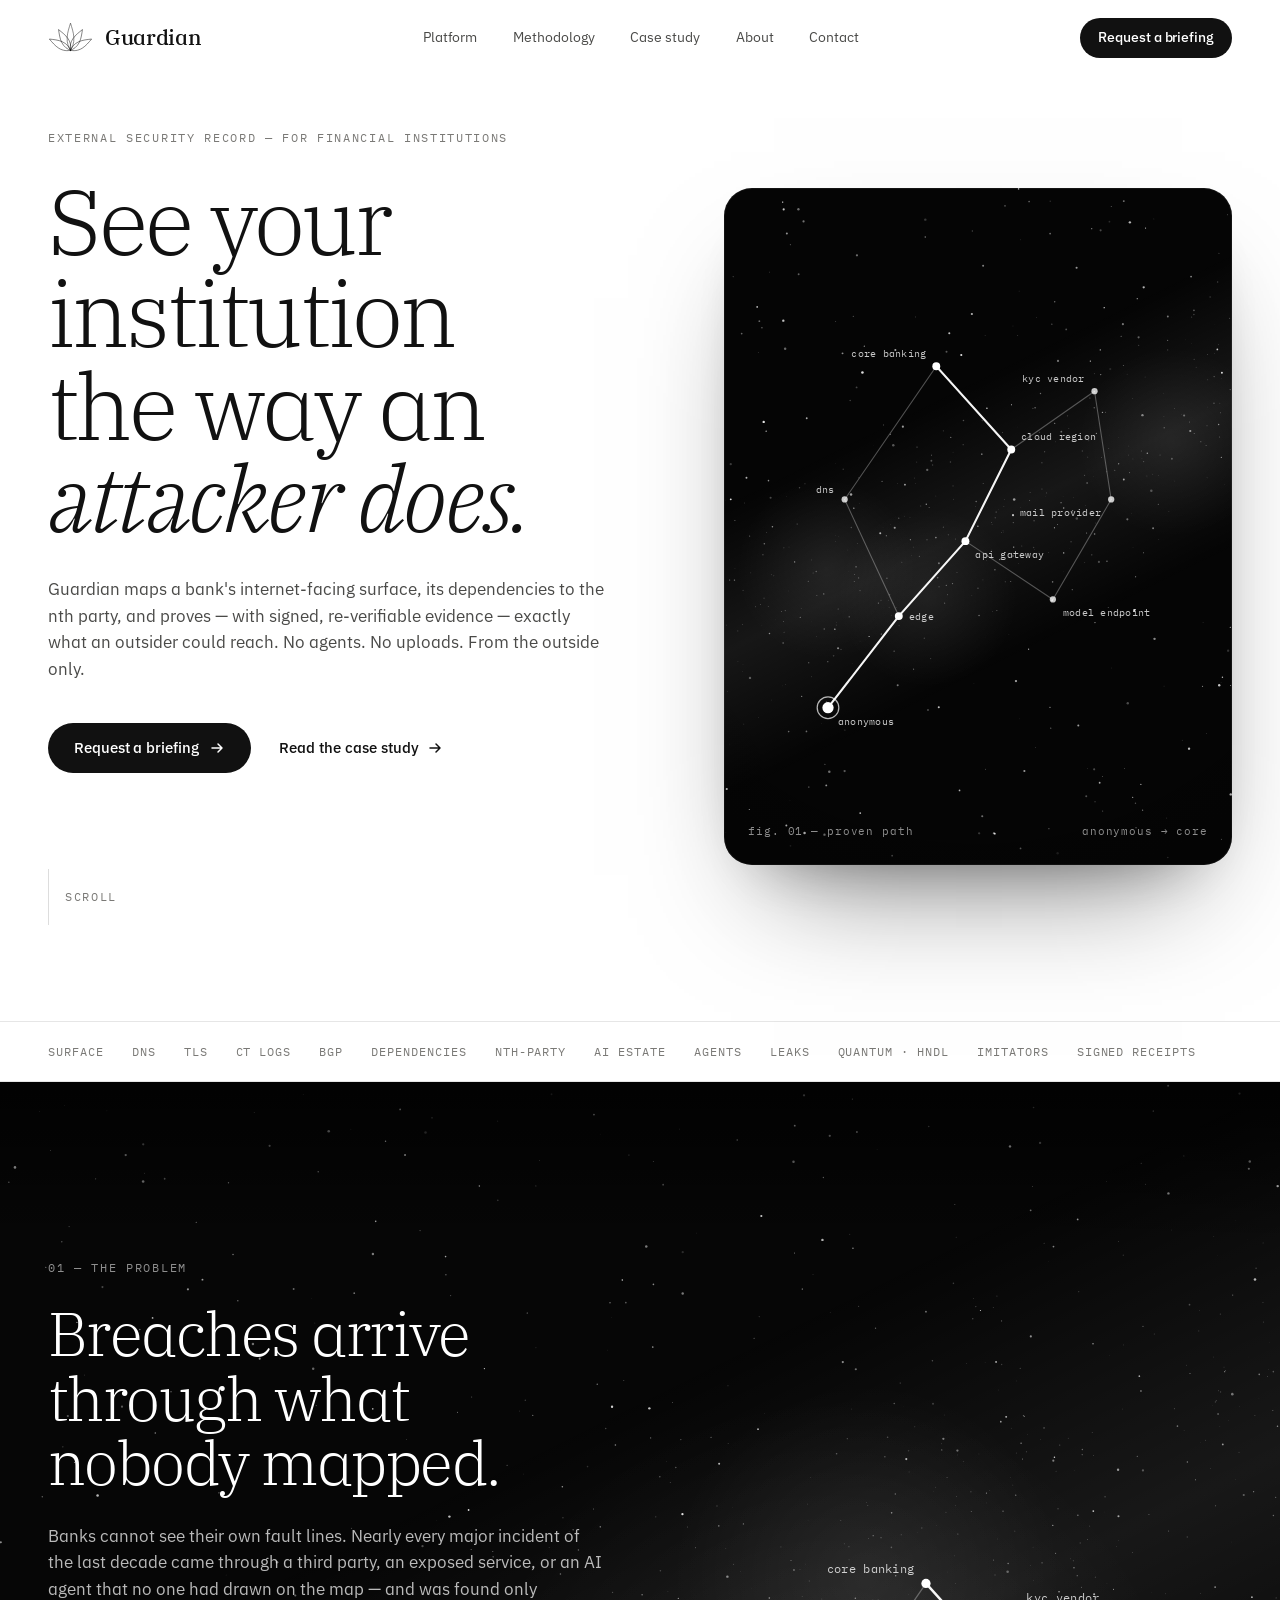
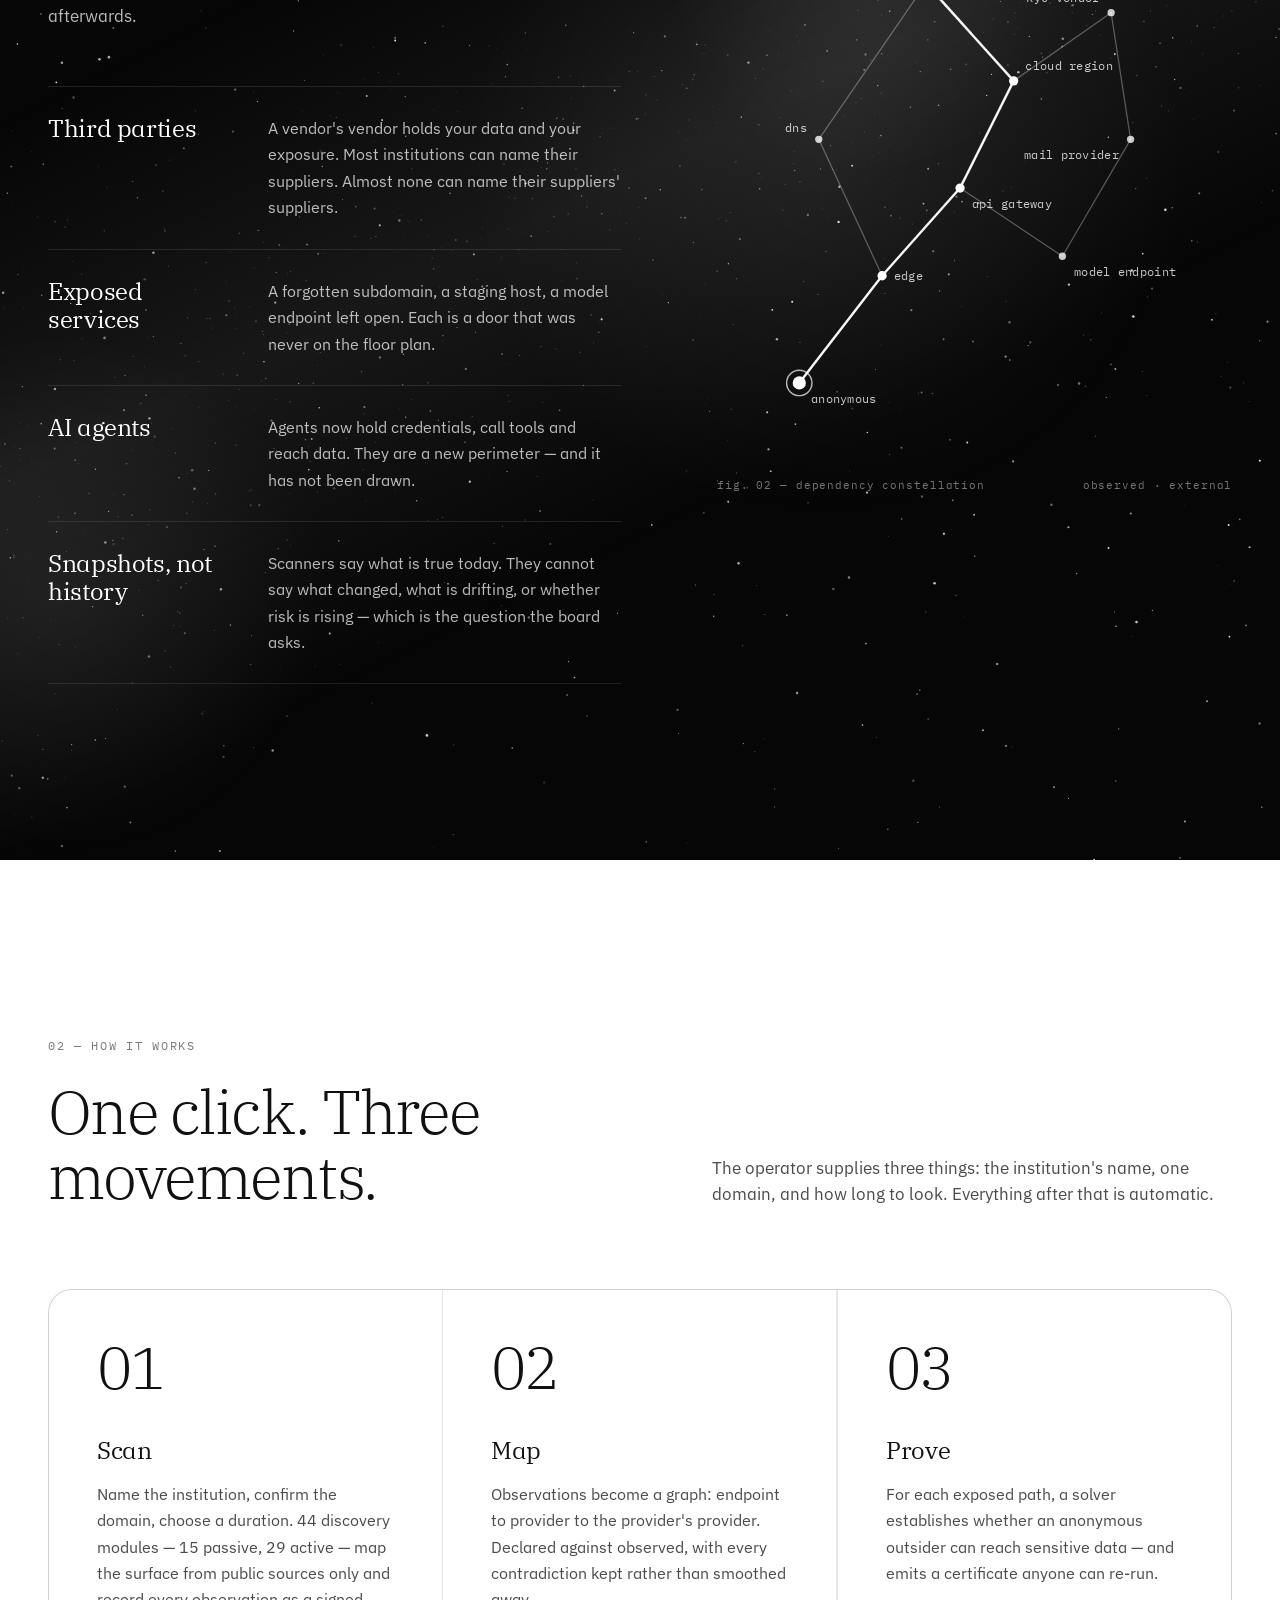
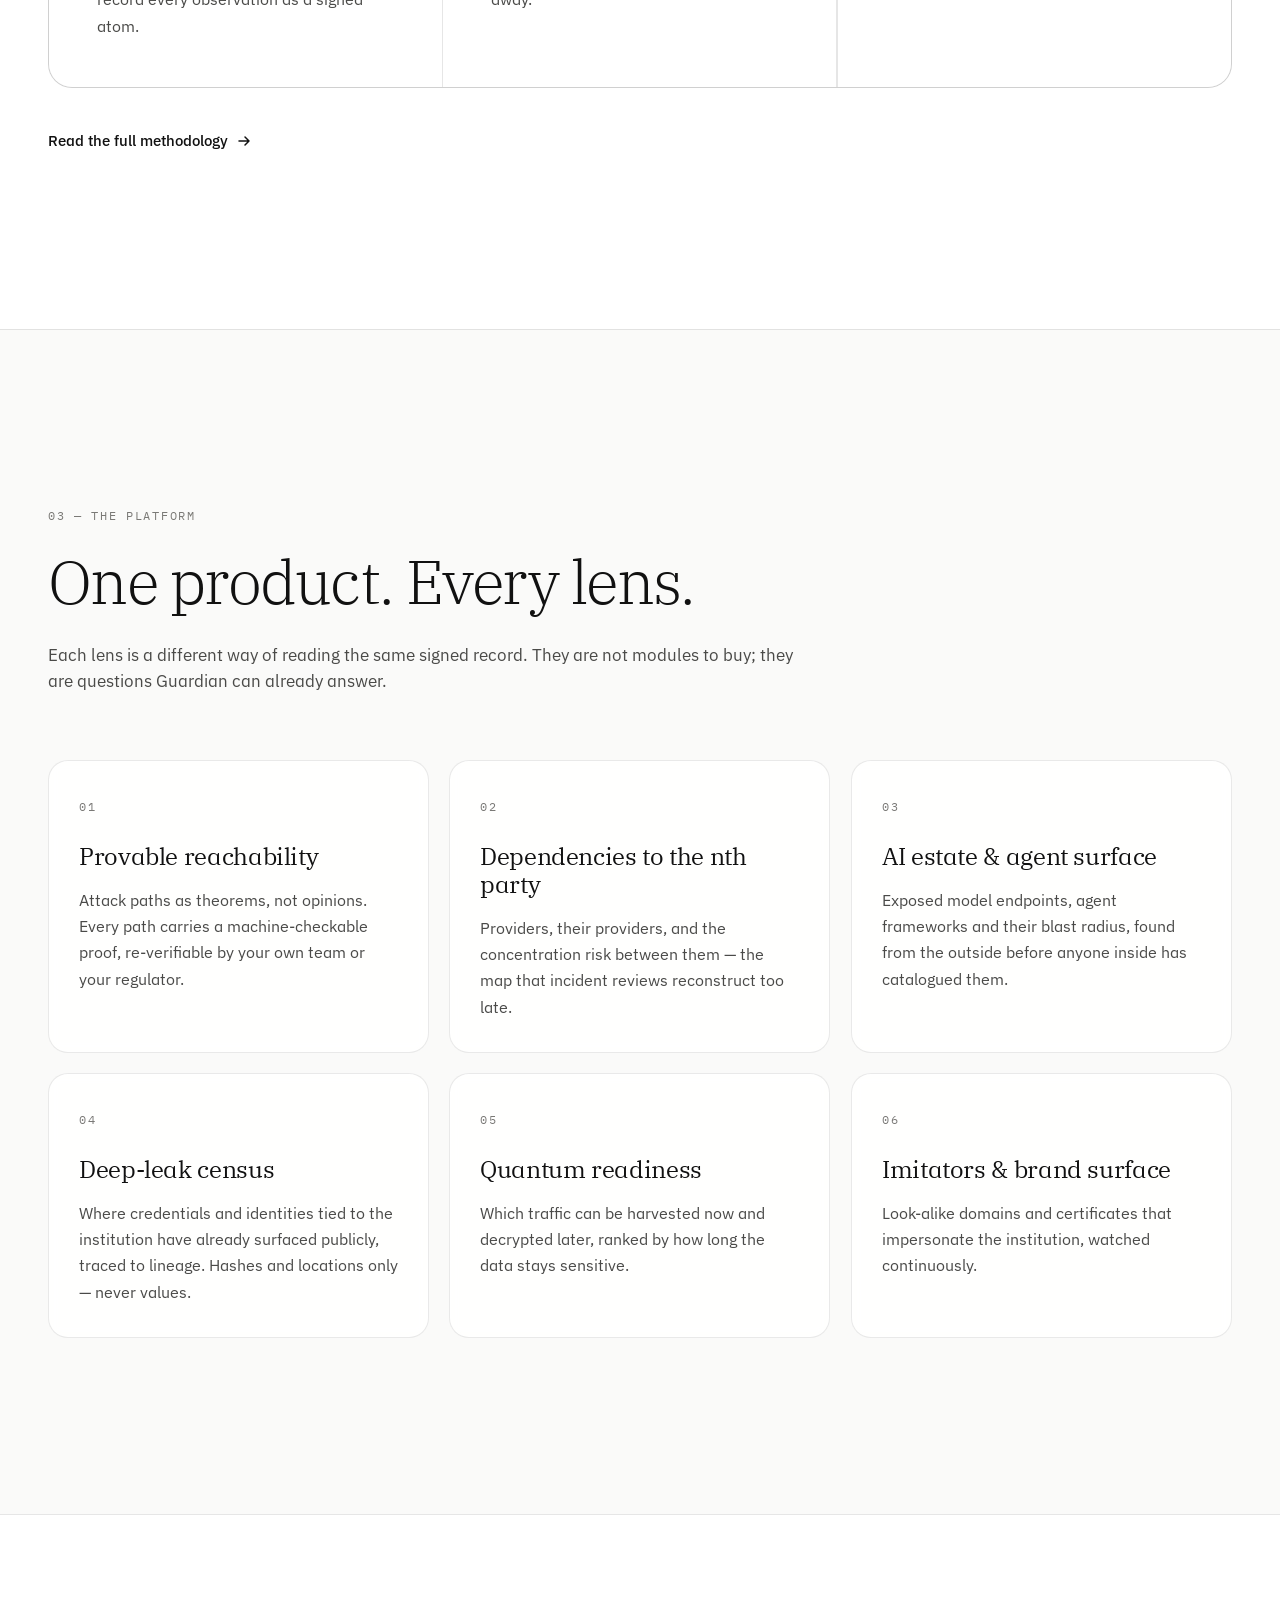
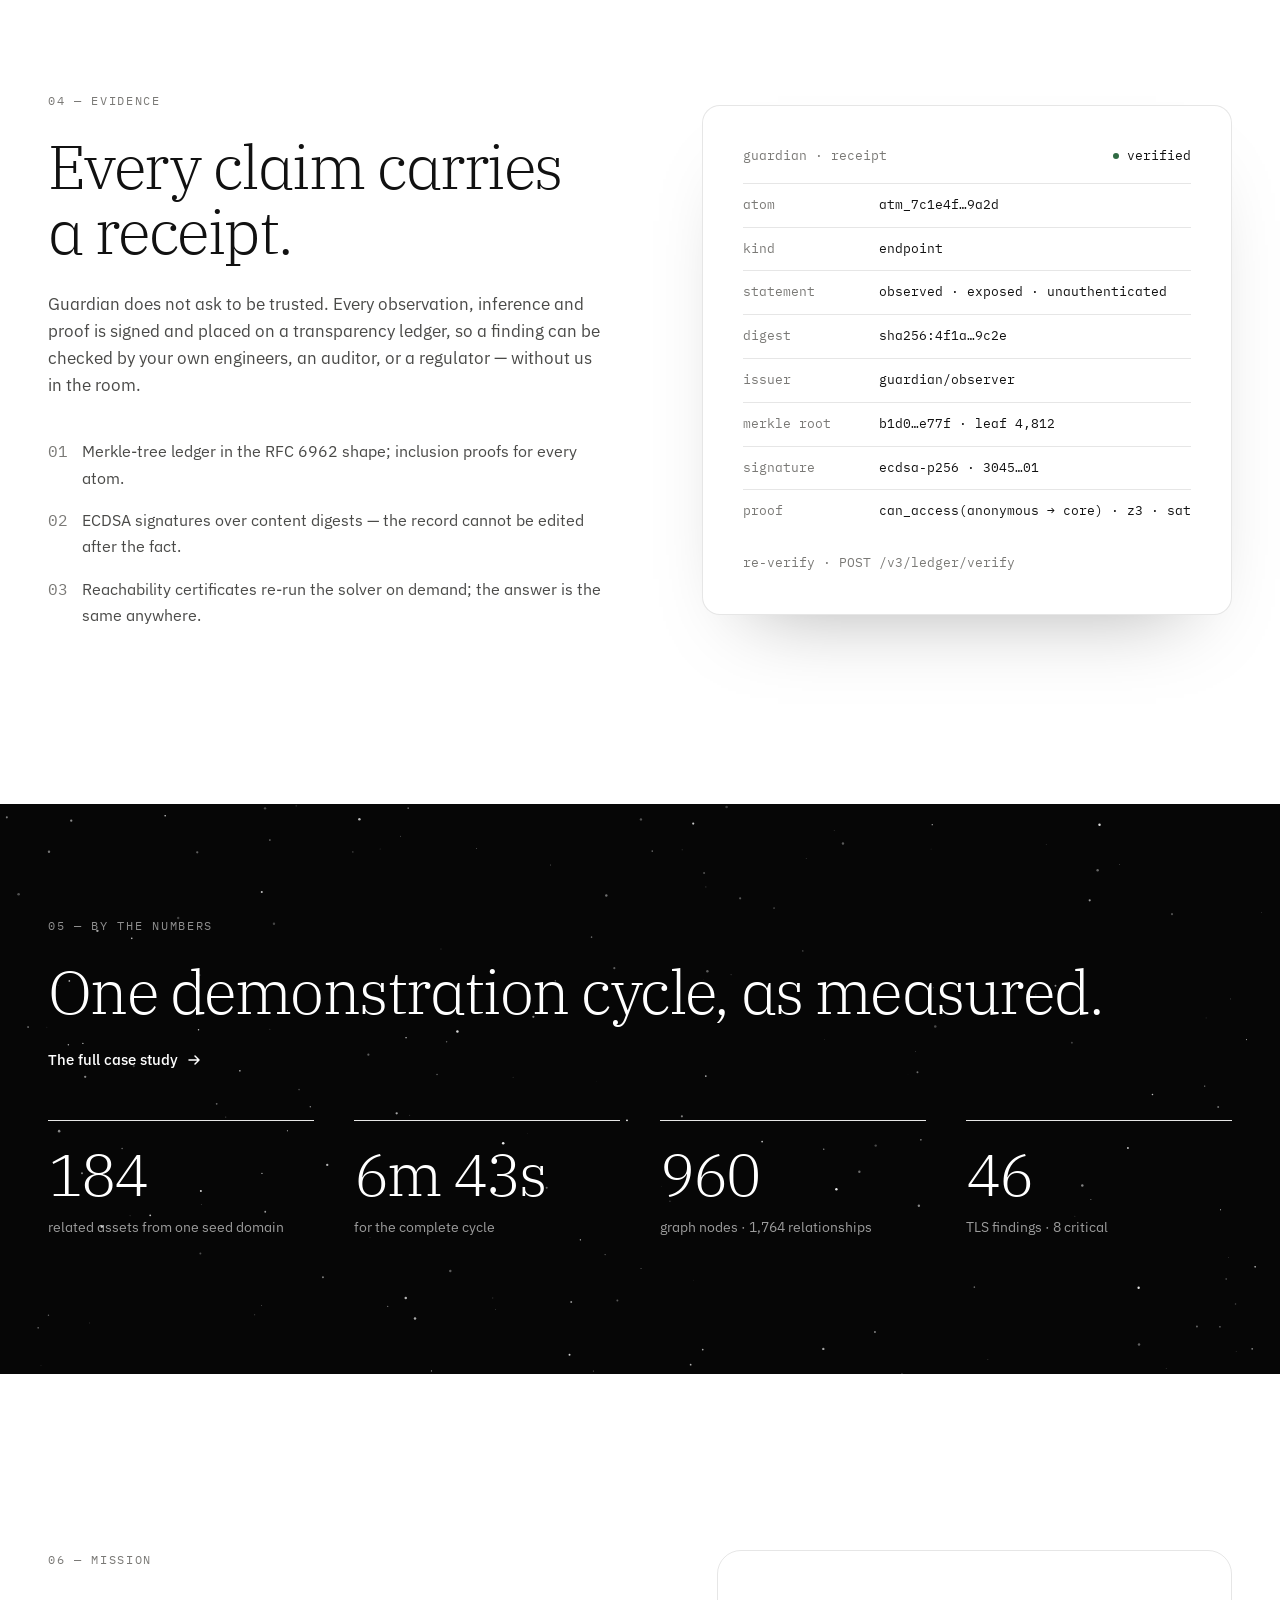
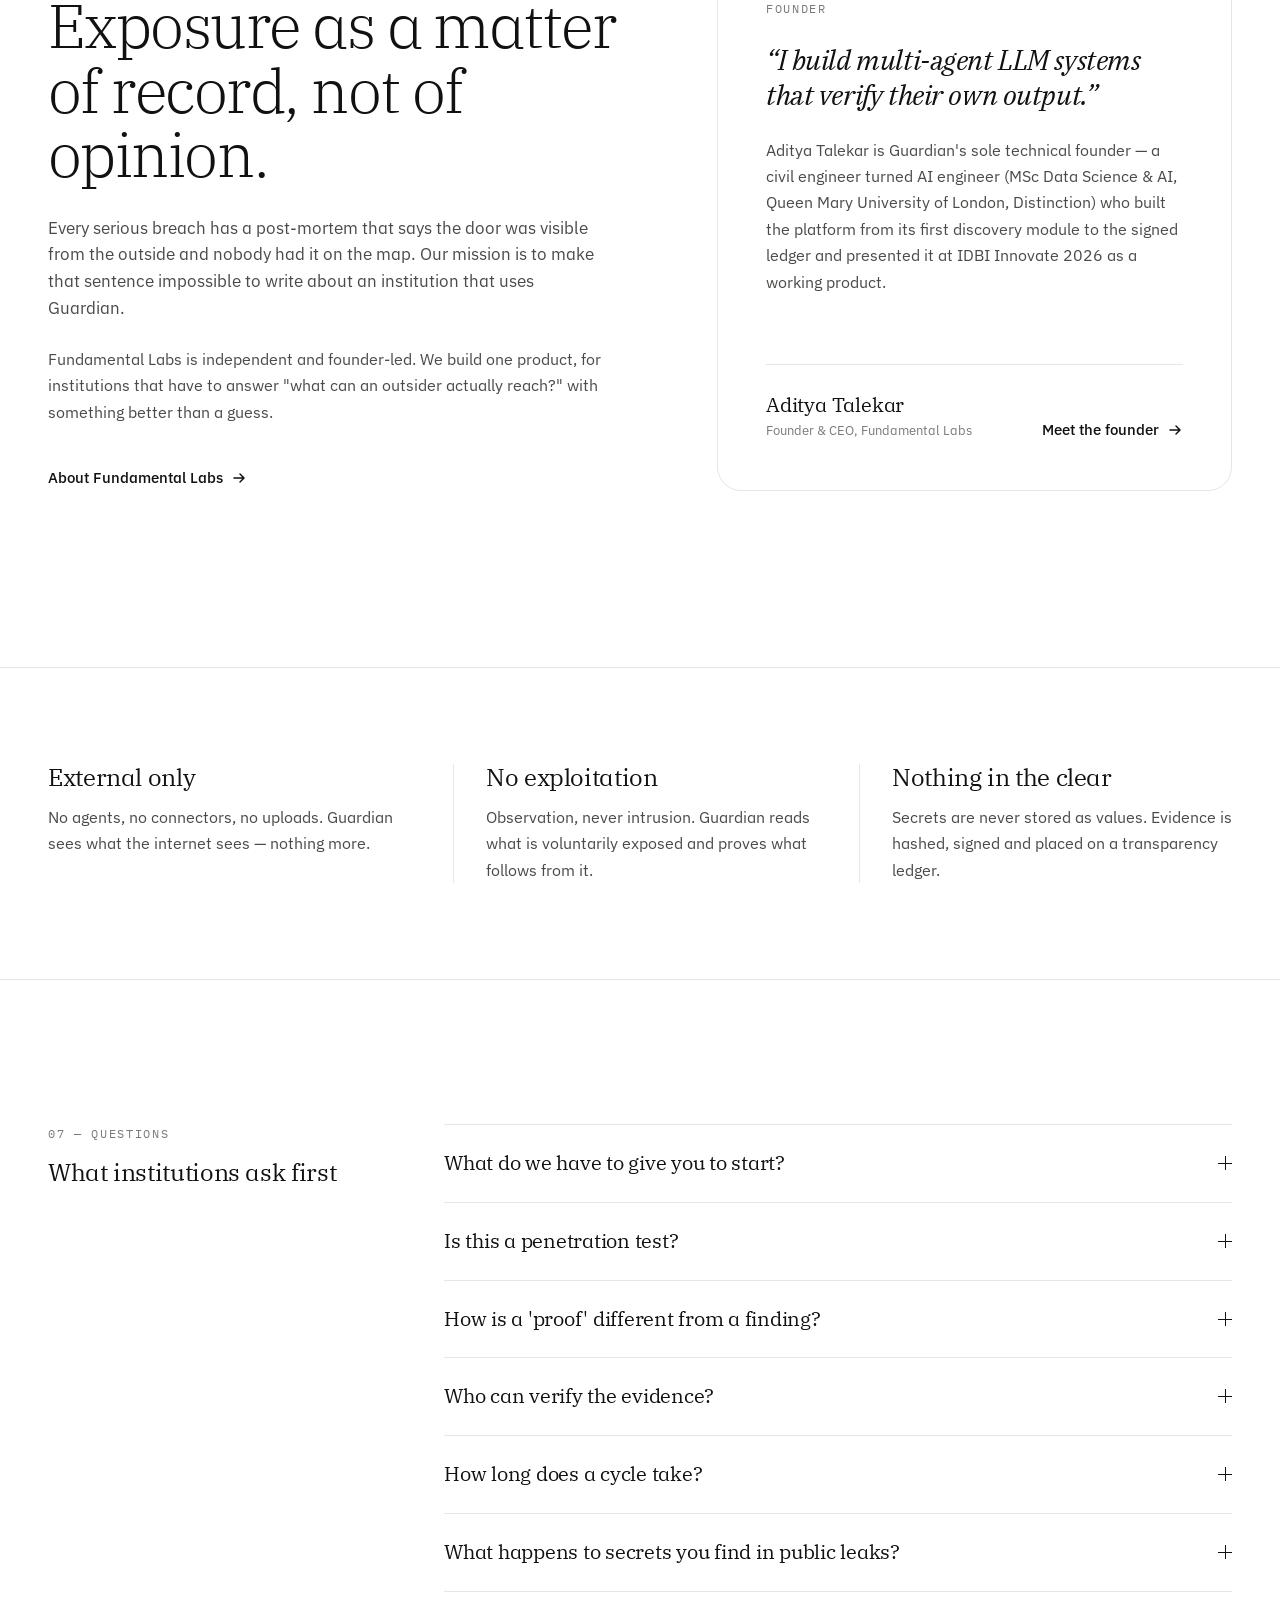
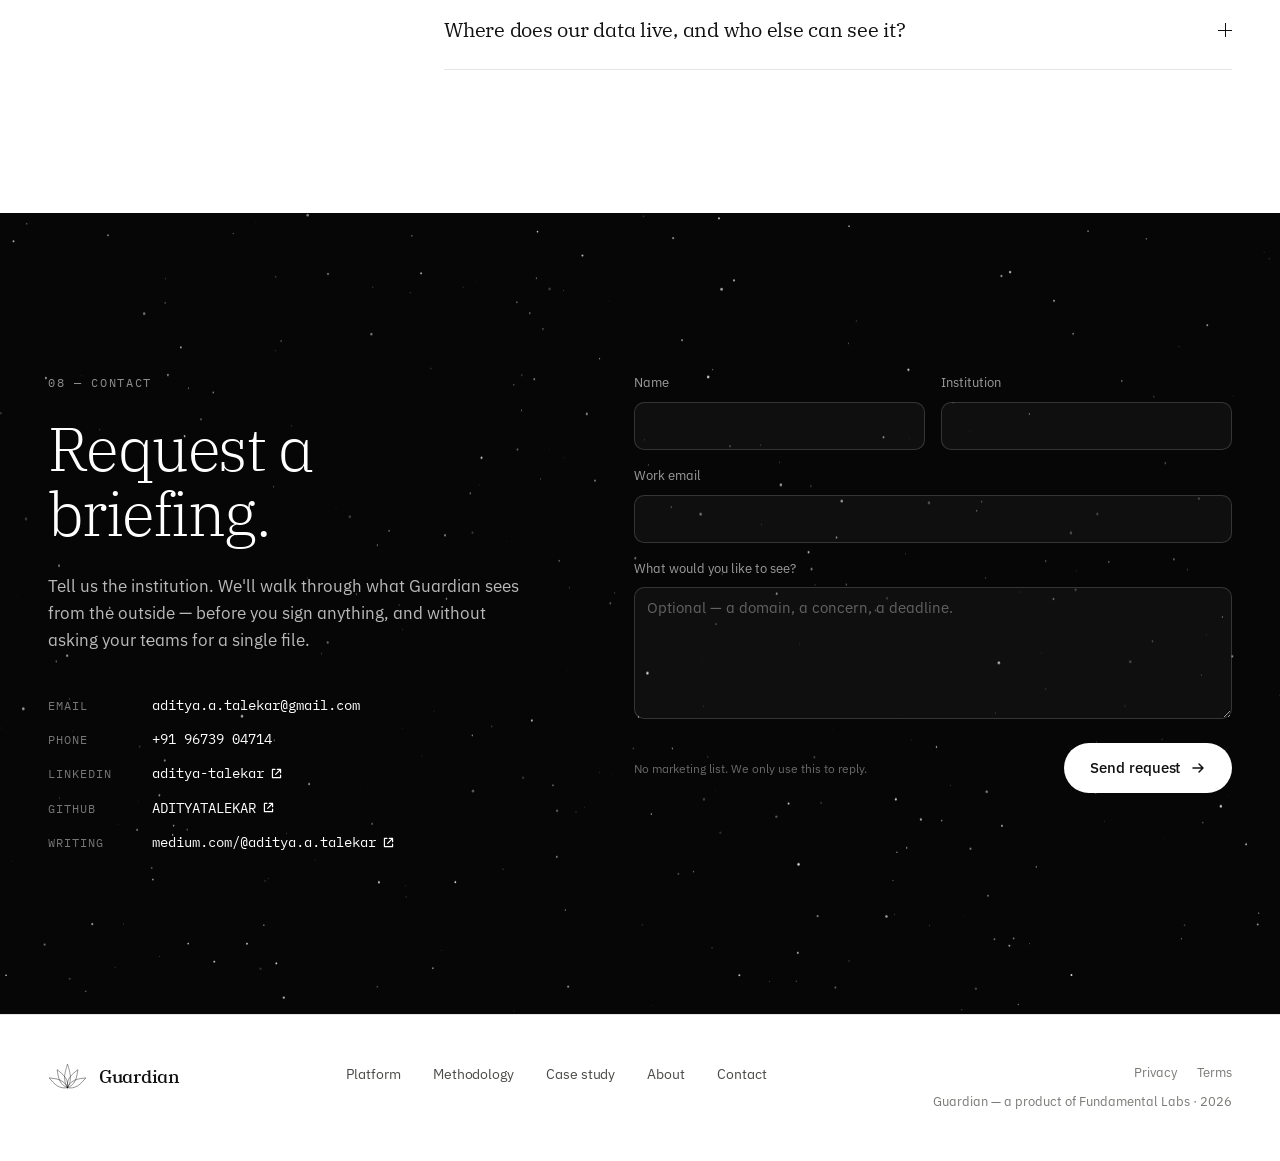
==== about/index.html @ 16687153 "Publish Fundamental Labs website (built files) Static build of the public website only: no console, " ====
<!doctype html>
<html lang="en">
  <head>
    <meta charset="UTF-8" />
    <meta name="viewport" content="width=device-width, initial-scale=1.0" />
    <meta name="color-scheme" content="light dark" />
    <title>Guardian</title>
    <!-- Favicon: the original five-petal Guardian lotus (same petal path as src/components/brand/BrandLotus.tsx).
         Near-white by default (dark product); ink in a light OS context. -->
    <link
      rel="icon"
      type="image/svg+xml"
      href="data:image/svg+xml,%3Csvg xmlns='http://www.w3.org/2000/svg' viewBox='0 0 132 88' fill='none' stroke='%23f2f2f2' stroke-width='6' stroke-linecap='round' stroke-linejoin='round'%3E%3Cstyle%3E@media(prefers-color-scheme:light)%7Bsvg%7Bstroke:%23171717%7D%7D%3C/style%3E%3Cg transform='translate(6 0)'%3E%3Cpath d='M0 0C-7-8-13-20-12-37C-11-51-5-65 0-78C5-65 11-51 12-37C13-20 7-8 0 0Z' transform='translate(60 78) rotate(-62) scale(.9 .9)'/%3E%3Cpath d='M0 0C-7-8-13-20-12-37C-11-51-5-65 0-78C5-65 11-51 12-37C13-20 7-8 0 0Z' transform='translate(60 78) rotate(62) scale(.9 .9)'/%3E%3Cpath d='M0 0C-7-8-13-20-12-37C-11-51-5-65 0-78C5-65 11-51 12-37C13-20 7-8 0 0Z' transform='translate(60 78) rotate(-30) scale(.9 .9)'/%3E%3Cpath d='M0 0C-7-8-13-20-12-37C-11-51-5-65 0-78C5-65 11-51 12-37C13-20 7-8 0 0Z' transform='translate(60 78) rotate(30) scale(.9 .9)'/%3E%3Cpath d='M0 0C-7-8-13-20-12-37C-11-51-5-65 0-78C5-65 11-51 12-37C13-20 7-8 0 0Z' transform='translate(60 78) scale(.82 1.02)'/%3E%3C/g%3E%3C/svg%3E"
    />
    <link rel="preconnect" href="https://fonts.googleapis.com" />
    <link rel="preconnect" href="https://fonts.gstatic.com" crossorigin />
    <link
      href="https://fonts.googleapis.com/css2?family=IBM+Plex+Sans:wght@400;500;600;700&family=IBM+Plex+Mono:wght@400;500;600&family=IBM+Plex+Serif:ital,wght@0,300;0,400;0,500;0,600;1,300;1,400&display=swap"
      rel="stylesheet"
    />
    <script type="module" crossorigin src="/assets/index-DrKxMUwt.js"></script>
    <link rel="stylesheet" crossorigin href="/assets/index-DSlDQQ5s.css">
  </head>
  <body>
    <div id="root"></div>
  </body>
</html>
---- assets/index-DSlDQQ5s.css ----
:root{--nav-w: 248px;--nav-collapsed-w: 60px;--rail-w: 244px;--drawer-w: 480px;--header-h: 60px;--content-max: 1200px;--font-sans: "IBM Plex Sans", ui-sans-serif, system-ui, -apple-system, sans-serif;--font-mono: "IBM Plex Mono", ui-monospace, "SFMono-Regular", Menlo, monospace;--font-serif: "IBM Plex Serif", ui-serif, Georgia, "Times New Roman", serif;--c-bg: 255 255 255;--c-canvas: 255 255 255;--c-page: 255 255 255;--c-surface: 255 255 255;--c-surface-2: 246 246 245;--c-surface-3: 237 237 235;--c-hover: 246 246 245;--c-line: 231 231 230;--c-line-strong: 214 213 210;--c-fg: 17 17 17;--c-fg-muted: 74 74 72;--c-fg-faint: 122 121 118;--c-fg-ghost: 168 167 163;--c-accent: 17 17 17;--c-accent-fg: 255 255 255;--c-focus: 17 17 17;--c-inverse: 17 17 17;--c-inverse-fg: 255 255 255;--c-sev-critical: 180 35 42;--c-sev-high: 181 106 27;--c-sev-medium: 154 123 20;--c-sev-low: 74 74 72;--c-sev-info: 122 121 118;--c-ok: 47 106 67;--c-warn: 154 123 20;--c-danger: 180 35 42;--st-observed: 74 74 72;--st-verified: 47 106 67;--st-attested: 90 75 122;--st-inferred: 154 123 20;--st-simulated: 122 121 118;--st-contradicted: 180 35 42;--st-unknown: 168 167 163;--as-observed: 74 74 72;--as-declared: 154 123 20;--as-both: 47 106 67;--as-contradicted: 180 35 42;--c-graph-edge: 214 213 210;--c-graph-node: 17 17 17;--shadow-hover: 0 1px 3px rgb(17 17 17 / .06);--shadow-pop: 0 10px 34px rgb(17 17 17 / .1), 0 0 0 1px rgb(17 17 17 / .04);color-scheme:light}:root[data-theme=dark]{--c-bg: 8 8 8;--c-canvas: 10 10 10;--c-page: 14 14 14;--c-surface: 18 18 18;--c-surface-2: 26 26 26;--c-surface-3: 36 36 36;--c-hover: 26 26 26;--c-line: 32 32 32;--c-line-strong: 52 52 52;--c-fg: 242 242 242;--c-fg-muted: 182 182 182;--c-fg-faint: 138 138 138;--c-fg-ghost: 96 96 96;--c-accent: 242 242 242;--c-accent-fg: 8 8 8;--c-focus: 242 242 242;--c-inverse: 242 242 242;--c-inverse-fg: 8 8 8;--c-sev-critical: 240 90 86;--c-sev-high: 232 146 64;--c-sev-medium: 214 178 74;--c-sev-low: 150 150 150;--c-sev-info: 138 138 138;--c-ok: 86 184 120;--c-warn: 214 178 74;--c-danger: 240 90 86;--st-observed: 150 150 150;--st-verified: 86 184 120;--st-attested: 168 142 224;--st-inferred: 214 178 74;--st-simulated: 138 138 138;--st-contradicted: 240 90 86;--st-unknown: 96 96 96;--as-observed: 150 150 150;--as-declared: 214 178 74;--as-both: 86 184 120;--as-contradicted: 240 90 86;--c-graph-edge: 52 52 52;--c-graph-node: 242 242 242;--shadow-hover: 0 1px 3px rgb(0 0 0 / .6);--shadow-pop: 0 16px 48px rgb(0 0 0 / .7), 0 0 0 1px rgb(255 255 255 / .06);color-scheme:dark}*,:before,:after{box-sizing:border-box;border-width:0;border-style:solid;border-color:#e5e7eb}:before,:after{--tw-content: ""}html,:host{line-height:1.5;-webkit-text-size-adjust:100%;-moz-tab-size:4;-o-tab-size:4;tab-size:4;font-family:var(--font-sans),ui-sans-serif,system-ui,sans-serif;font-feature-settings:normal;font-variation-settings:normal;-webkit-tap-highlight-color:transparent}body{margin:0;line-height:inherit}hr{height:0;color:inherit;border-top-width:1px}abbr:where([title]){-webkit-text-decoration:underline dotted;text-decoration:underline dotted}h1,h2,h3,h4,h5,h6{font-size:inherit;font-weight:inherit}a{color:inherit;text-decoration:inherit}b,strong{font-weight:bolder}code,kbd,samp,pre{font-family:var(--font-mono),ui-monospace,SFMono-Regular,Menlo,monospace;font-feature-settings:normal;font-variation-settings:normal;font-size:1em}small{font-size:80%}sub,sup{font-size:75%;line-height:0;position:relative;vertical-align:baseline}sub{bottom:-.25em}sup{top:-.5em}table{text-indent:0;border-color:inherit;border-collapse:collapse}button,input,optgroup,select,textarea{font-family:inherit;font-feature-settings:inherit;font-variation-settings:inherit;font-size:100%;font-weight:inherit;line-height:inherit;letter-spacing:inherit;color:inherit;margin:0;padding:0}button,select{text-transform:none}button,input:where([type=button]),input:where([type=reset]),input:where([type=submit]){-webkit-appearance:button;background-color:transparent;background-image:none}:-moz-focusring{outline:auto}:-moz-ui-invalid{box-shadow:none}progress{vertical-align:baseline}::-webkit-inner-spin-button,::-webkit-outer-spin-button{height:auto}[type=search]{-webkit-appearance:textfield;outline-offset:-2px}::-webkit-search-decoration{-webkit-appearance:none}::-webkit-file-upload-button{-webkit-appearance:button;font:inherit}summary{display:list-item}blockquote,dl,dd,h1,h2,h3,h4,h5,h6,hr,figure,p,pre{margin:0}fieldset{margin:0;padding:0}legend{padding:0}ol,ul,menu{list-style:none;margin:0;padding:0}dialog{padding:0}textarea{resize:vertical}input::-moz-placeholder,textarea::-moz-placeholder{opacity:1;color:#9ca3af}input::placeholder,textarea::placeholder{opacity:1;color:#9ca3af}button,[role=button]{cursor:pointer}:disabled{cursor:default}img,svg,video,canvas,audio,iframe,embed,object{display:block;vertical-align:middle}img,video{max-width:100%;height:auto}[hidden]{display:none}html,body,#root{height:100%}body{--tw-bg-opacity: 1;background-color:rgb(var(--c-bg) / var(--tw-bg-opacity));font-family:var(--font-sans),ui-sans-serif,system-ui,sans-serif;--tw-text-opacity: 1;color:rgb(var(--c-fg) / var(--tw-text-opacity));font-size:14px;line-height:1.6;font-feature-settings:"ss01","tnum";-webkit-font-smoothing:antialiased;-moz-osx-font-smoothing:grayscale}*{--tw-border-opacity: 1;border-color:rgb(var(--c-line) / var(--tw-border-opacity))}h1,h2{font-family:var(--font-serif),ui-serif,Georgia,serif;letter-spacing:-.01em}h3{font-family:var(--font-serif),ui-serif,Georgia,serif;letter-spacing:-.005em}code,kbd,samp,pre,.mono{font-family:var(--font-mono),ui-monospace,SFMono-Regular,Menlo,monospace}::-moz-selection{background:rgb(var(--c-accent) / .14);color:rgb(var(--c-fg))}::selection{background:rgb(var(--c-accent) / .14);color:rgb(var(--c-fg))}:focus-visible{outline:2px solid rgb(var(--c-focus));outline-offset:2px}button{-webkit-user-select:none;-moz-user-select:none;user-select:none}input,select,textarea{border-radius:6px;border-width:1px;--tw-border-opacity: 1;border-color:rgb(var(--c-line-strong) / var(--tw-border-opacity));--tw-bg-opacity: 1;background-color:rgb(var(--c-surface) / var(--tw-bg-opacity));padding-left:.75rem;padding-right:.75rem;font-size:14px;line-height:1.6;--tw-text-opacity: 1;color:rgb(var(--c-fg) / var(--tw-text-opacity));transition:border-color .14s ease-out,box-shadow .14s ease-out}input:not([type=checkbox]):not([type=radio]),select{height:38px}textarea{padding-top:.5rem;padding-bottom:.5rem;line-height:1.6}input:focus,select:focus,textarea:focus{outline:2px solid transparent;outline-offset:2px;border-color:rgb(var(--c-focus));box-shadow:0 0 0 1px rgb(var(--c-focus))}input::-moz-placeholder,textarea::-moz-placeholder{--tw-text-opacity: 1;color:rgb(var(--c-fg-ghost) / var(--tw-text-opacity))}input::placeholder,textarea::placeholder{--tw-text-opacity: 1;color:rgb(var(--c-fg-ghost) / var(--tw-text-opacity))}input[type=checkbox]{height:1rem;width:1rem;border-radius:4px;accent-color:rgb(var(--c-accent))}select{-webkit-appearance:none;-moz-appearance:none;appearance:none;background-repeat:no-repeat;padding-right:2rem;background-image:url("data:image/svg+xml;utf8,<svg xmlns='http://www.w3.org/2000/svg' width='12' height='12' viewBox='0 0 24 24' fill='none' stroke='%23787774' stroke-width='2' stroke-linecap='round' stroke-linejoin='round'><path d='m6 9 6 6 6-6'/></svg>");background-position:right 11px center}::-webkit-scrollbar{width:10px;height:10px}::-webkit-scrollbar-thumb{background:rgb(var(--c-line-strong));border-radius:10px;border:3px solid transparent;background-clip:padding-box}::-webkit-scrollbar-thumb:hover{background:rgb(var(--c-fg-ghost));background-clip:padding-box;border:3px solid transparent}::-webkit-scrollbar-track{background:transparent}*{scrollbar-width:thin;scrollbar-color:rgb(var(--c-line-strong)) transparent}@media(prefers-reduced-motion:reduce){*,*:before,*:after{animation-duration:.01ms!important;animation-iteration-count:1!important;transition-duration:.01ms!important}}*,:before,:after{--tw-border-spacing-x: 0;--tw-border-spacing-y: 0;--tw-translate-x: 0;--tw-translate-y: 0;--tw-rotate: 0;--tw-skew-x: 0;--tw-skew-y: 0;--tw-scale-x: 1;--tw-scale-y: 1;--tw-pan-x: ;--tw-pan-y: ;--tw-pinch-zoom: ;--tw-scroll-snap-strictness: proximity;--tw-gradient-from-position: ;--tw-gradient-via-position: ;--tw-gradient-to-position: ;--tw-ordinal: ;--tw-slashed-zero: ;--tw-numeric-figure: ;--tw-numeric-spacing: ;--tw-numeric-fraction: ;--tw-ring-inset: ;--tw-ring-offset-width: 0px;--tw-ring-offset-color: #fff;--tw-ring-color: rgb(59 130 246 / .5);--tw-ring-offset-shadow: 0 0 #0000;--tw-ring-shadow: 0 0 #0000;--tw-shadow: 0 0 #0000;--tw-shadow-colored: 0 0 #0000;--tw-blur: ;--tw-brightness: ;--tw-contrast: ;--tw-grayscale: ;--tw-hue-rotate: ;--tw-invert: ;--tw-saturate: ;--tw-sepia: ;--tw-drop-shadow: ;--tw-backdrop-blur: ;--tw-backdrop-brightness: ;--tw-backdrop-contrast: ;--tw-backdrop-grayscale: ;--tw-backdrop-hue-rotate: ;--tw-backdrop-invert: ;--tw-backdrop-opacity: ;--tw-backdrop-saturate: ;--tw-backdrop-sepia: ;--tw-contain-size: ;--tw-contain-layout: ;--tw-contain-paint: ;--tw-contain-style: }::backdrop{--tw-border-spacing-x: 0;--tw-border-spacing-y: 0;--tw-translate-x: 0;--tw-translate-y: 0;--tw-rotate: 0;--tw-skew-x: 0;--tw-skew-y: 0;--tw-scale-x: 1;--tw-scale-y: 1;--tw-pan-x: ;--tw-pan-y: ;--tw-pinch-zoom: ;--tw-scroll-snap-strictness: proximity;--tw-gradient-from-position: ;--tw-gradient-via-position: ;--tw-gradient-to-position: ;--tw-ordinal: ;--tw-slashed-zero: ;--tw-numeric-figure: ;--tw-numeric-spacing: ;--tw-numeric-fraction: ;--tw-ring-inset: ;--tw-ring-offset-width: 0px;--tw-ring-offset-color: #fff;--tw-ring-color: rgb(59 130 246 / .5);--tw-ring-offset-shadow: 0 0 #0000;--tw-ring-shadow: 0 0 #0000;--tw-shadow: 0 0 #0000;--tw-shadow-colored: 0 0 #0000;--tw-blur: ;--tw-brightness: ;--tw-contrast: ;--tw-grayscale: ;--tw-hue-rotate: ;--tw-invert: ;--tw-saturate: ;--tw-sepia: ;--tw-drop-shadow: ;--tw-backdrop-blur: ;--tw-backdrop-brightness: ;--tw-backdrop-contrast: ;--tw-backdrop-grayscale: ;--tw-backdrop-hue-rotate: ;--tw-backdrop-invert: ;--tw-backdrop-opacity: ;--tw-backdrop-saturate: ;--tw-backdrop-sepia: ;--tw-contain-size: ;--tw-contain-layout: ;--tw-contain-paint: ;--tw-contain-style: }.container{width:100%}@media(min-width:640px){.container{max-width:640px}}@media(min-width:768px){.container{max-width:768px}}@media(min-width:1024px){.container{max-width:1024px}}@media(min-width:1280px){.container{max-width:1280px}}@media(min-width:1536px){.container{max-width:1536px}}.mono{font-family:var(--font-mono),ui-monospace,SFMono-Regular,Menlo,monospace;font-size:12px;line-height:18px}.card{border-radius:8px;border-width:1px;--tw-border-opacity: 1;border-color:rgb(var(--c-line) / var(--tw-border-opacity));--tw-bg-opacity: 1;background-color:rgb(var(--c-surface) / var(--tw-bg-opacity))}.card-clickable{border-radius:8px;border-width:1px;--tw-border-opacity: 1;border-color:rgb(var(--c-line) / var(--tw-border-opacity));--tw-bg-opacity: 1;background-color:rgb(var(--c-surface) / var(--tw-bg-opacity));transition-property:box-shadow;transition-duration:.15s;transition-timing-function:cubic-bezier(0,0,.2,1)}.card-clickable:hover{--tw-shadow: var(--shadow-hover);--tw-shadow-colored: var(--shadow-hover);box-shadow:var(--tw-ring-offset-shadow, 0 0 #0000),var(--tw-ring-shadow, 0 0 #0000),var(--tw-shadow);--tw-shadow-color: rgb(var(--c-hover) / 1);--tw-shadow: var(--tw-shadow-colored)}.page-title{font-family:var(--font-serif),ui-serif,Georgia,serif;font-size:28px;line-height:34px;font-weight:600;--tw-text-opacity: 1;color:rgb(var(--c-fg) / var(--tw-text-opacity));letter-spacing:-.01em}.section-title{font-family:var(--font-serif),ui-serif,Georgia,serif;font-size:18px;line-height:26px;font-weight:600;--tw-text-opacity: 1;color:rgb(var(--c-fg) / var(--tw-text-opacity));letter-spacing:-.005em}.label-mono{font-family:var(--font-sans),ui-sans-serif,system-ui,sans-serif;font-size:11px;line-height:16px;font-weight:500;letter-spacing:.04em;--tw-text-opacity: 1;color:rgb(var(--c-fg-faint) / var(--tw-text-opacity))}.meta{font-size:11px;line-height:16px;--tw-text-opacity: 1;color:rgb(var(--c-fg-faint) / var(--tw-text-opacity))}.meaning{font-size:12px;line-height:18px;--tw-text-opacity: 1;color:rgb(var(--c-fg-faint) / var(--tw-text-opacity))}.link{cursor:pointer;--tw-text-opacity: 1;color:rgb(var(--c-accent) / var(--tw-text-opacity));text-decoration-line:underline;text-decoration-color:rgb(var(--c-fg-ghost) / 1);text-underline-offset:2px}.link:hover{text-decoration-color:rgb(var(--c-fg) / 1)}.row-click{cursor:pointer;transition-property:color,background-color,border-color,text-decoration-color,fill,stroke;transition-duration:.15s;transition-timing-function:cubic-bezier(0,0,.2,1)}.row-click:hover{--tw-bg-opacity: 1;background-color:rgb(var(--c-surface-2) / var(--tw-bg-opacity))}.hairline-rows>*+*{border-top-width:1px;--tw-border-opacity: 1;border-color:rgb(var(--c-line) / var(--tw-border-opacity))}.stack{display:flex;flex-direction:column;gap:2.5rem}.stack>*+*{border-top-width:1px;--tw-border-opacity: 1;border-color:rgb(var(--c-line) / var(--tw-border-opacity));padding-top:2.5rem}.pulse-dot{animation:pulse-dot 1.6s ease-in-out infinite}@keyframes pulse-dot{0%,to{opacity:1}50%{opacity:.35}}.sr-only{position:absolute;width:1px;height:1px;padding:0;margin:-1px;overflow:hidden;clip:rect(0,0,0,0);white-space:nowrap;border-width:0}.pointer-events-none{pointer-events:none}.\!visible{visibility:visible!important}.visible{visibility:visible}.static{position:static}.fixed{position:fixed}.absolute{position:absolute}.relative{position:relative}.sticky{position:sticky}.inset-0{inset:0}.inset-x-0{left:0;right:0}.-left-\[22px\]{left:-22px}.-left-\[3\.5px\]{left:-3.5px}.bottom-0{bottom:0}.bottom-10{bottom:2.5rem}.bottom-3{bottom:.75rem}.bottom-6{bottom:1.5rem}.left-0{left:0}.left-2{left:.5rem}.left-3{left:.75rem}.right-0{right:0}.right-3{right:.75rem}.right-6{right:1.5rem}.top-0{top:0}.top-11{top:2.75rem}.top-2{top:.5rem}.top-3{top:.75rem}.top-6{top:1.5rem}.top-\[6px\]{top:6px}.z-20{z-index:20}.z-30{z-index:30}.z-40{z-index:40}.z-50{z-index:50}.z-\[1\]{z-index:1}.m-0{margin:0}.-mx-3{margin-left:-.75rem;margin-right:-.75rem}.-my-3{margin-top:-.75rem;margin-bottom:-.75rem}.mx-1{margin-left:.25rem;margin-right:.25rem}.mx-1\.5{margin-left:.375rem;margin-right:.375rem}.mx-2{margin-left:.5rem;margin-right:.5rem}.mx-2\.5{margin-left:.625rem;margin-right:.625rem}.mx-auto{margin-left:auto;margin-right:auto}.my-1{margin-top:.25rem;margin-bottom:.25rem}.my-14{margin-top:3.5rem;margin-bottom:3.5rem}.my-8{margin-top:2rem;margin-bottom:2rem}.-mb-px{margin-bottom:-1px}.-mr-1{margin-right:-.25rem}.-mr-1\.5{margin-right:-.375rem}.-mt-1{margin-top:-.25rem}.-mt-1\.5{margin-top:-.375rem}.-mt-2{margin-top:-.5rem}.mb-1{margin-bottom:.25rem}.mb-1\.5{margin-bottom:.375rem}.mb-10{margin-bottom:2.5rem}.mb-2{margin-bottom:.5rem}.mb-2\.5{margin-bottom:.625rem}.mb-3{margin-bottom:.75rem}.mb-3\.5{margin-bottom:.875rem}.mb-4{margin-bottom:1rem}.mb-5{margin-bottom:1.25rem}.mb-6{margin-bottom:1.5rem}.mb-8{margin-bottom:2rem}.ml-1{margin-left:.25rem}.ml-2{margin-left:.5rem}.ml-auto{margin-left:auto}.mt-0{margin-top:0}.mt-0\.5{margin-top:.125rem}.mt-1{margin-top:.25rem}.mt-1\.5{margin-top:.375rem}.mt-10{margin-top:2.5rem}.mt-12{margin-top:3rem}.mt-14{margin-top:3.5rem}.mt-16{margin-top:4rem}.mt-2{margin-top:.5rem}.mt-2\.5{margin-top:.625rem}.mt-20{margin-top:5rem}.mt-24{margin-top:6rem}.mt-3{margin-top:.75rem}.mt-4{margin-top:1rem}.mt-5{margin-top:1.25rem}.mt-6{margin-top:1.5rem}.mt-7{margin-top:1.75rem}.mt-8{margin-top:2rem}.block{display:block}.inline-block{display:inline-block}.inline{display:inline}.flex{display:flex}.inline-flex{display:inline-flex}.table{display:table}.grid{display:grid}.contents{display:contents}.hidden{display:none}.aspect-\[3\/4\]{aspect-ratio:3/4}.aspect-square{aspect-ratio:1 / 1}.h-1{height:.25rem}.h-1\.5{height:.375rem}.h-10{height:2.5rem}.h-12{height:3rem}.h-14{height:3.5rem}.h-2{height:.5rem}.h-2\.5{height:.625rem}.h-3{height:.75rem}.h-3\.5{height:.875rem}.h-4{height:1rem}.h-40{height:10rem}.h-5{height:1.25rem}.h-6{height:1.5rem}.h-7{height:1.75rem}.h-8{height:2rem}.h-9{height:2.25rem}.h-\[76px\]{height:76px}.h-auto{height:auto}.h-full{height:100%}.h-header{height:var(--header-h)}.h-px{height:1px}.h-screen{height:100vh}.max-h-56{max-height:14rem}.max-h-\[64vh\]{max-height:64vh}.max-h-\[72vh\]{max-height:72vh}.max-h-\[76vh\]{max-height:76vh}.max-h-\[calc\(100vh-96px\)\]{max-height:calc(100vh - 96px)}.min-h-0{min-height:0px}.min-h-\[100svh\]{min-height:100svh}.min-h-\[44px\]{min-height:44px}.min-h-screen{min-height:100vh}.w-1{width:.25rem}.w-1\.5{width:.375rem}.w-1\/3{width:33.333333%}.w-10{width:2.5rem}.w-16{width:4rem}.w-2{width:.5rem}.w-2\.5{width:.625rem}.w-20{width:5rem}.w-3{width:.75rem}.w-3\.5{width:.875rem}.w-32{width:8rem}.w-4{width:1rem}.w-6{width:1.5rem}.w-8{width:2rem}.w-80{width:20rem}.w-full{width:100%}.w-nav{width:var(--nav-w)}.w-nav-collapsed{width:var(--nav-collapsed-w)}.w-px{width:1px}.w-rail{width:var(--rail-w)}.min-w-0{min-width:0px}.min-w-\[160px\]{min-width:160px}.min-w-\[180px\]{min-width:180px}.min-w-\[200px\]{min-width:200px}.min-w-\[220px\]{min-width:220px}.max-w-2xl{max-width:42rem}.max-w-3xl{max-width:48rem}.max-w-4xl{max-width:56rem}.max-w-\[1120px\]{max-width:1120px}.max-w-\[1200px\]{max-width:1200px}.max-w-\[220px\]{max-width:220px}.max-w-\[260px\]{max-width:260px}.max-w-\[480px\]{max-width:480px}.max-w-\[560px\]{max-width:560px}.max-w-\[60\%\]{max-width:60%}.max-w-\[620px\]{max-width:620px}.max-w-\[640px\]{max-width:640px}.max-w-\[680px\]{max-width:680px}.max-w-\[760px\]{max-width:760px}.max-w-\[920px\]{max-width:920px}.max-w-\[calc\(100vw-48px\)\]{max-width:calc(100vw - 48px)}.max-w-content{max-width:var(--content-max)}.max-w-md{max-width:28rem}.max-w-sm{max-width:24rem}.max-w-xl{max-width:36rem}.flex-1{flex:1 1 0%}.shrink-0{flex-shrink:0}.border-collapse{border-collapse:collapse}.-translate-y-\[6px\]{--tw-translate-y: -6px;transform:translate(var(--tw-translate-x),var(--tw-translate-y)) rotate(var(--tw-rotate)) skew(var(--tw-skew-x)) skewY(var(--tw-skew-y)) scaleX(var(--tw-scale-x)) scaleY(var(--tw-scale-y))}.translate-x-0{--tw-translate-x: 0px;transform:translate(var(--tw-translate-x),var(--tw-translate-y)) rotate(var(--tw-rotate)) skew(var(--tw-skew-x)) skewY(var(--tw-skew-y)) scaleX(var(--tw-scale-x)) scaleY(var(--tw-scale-y))}.translate-x-full{--tw-translate-x: 100%;transform:translate(var(--tw-translate-x),var(--tw-translate-y)) rotate(var(--tw-rotate)) skew(var(--tw-skew-x)) skewY(var(--tw-skew-y)) scaleX(var(--tw-scale-x)) scaleY(var(--tw-scale-y))}.translate-y-\[6px\]{--tw-translate-y: 6px;transform:translate(var(--tw-translate-x),var(--tw-translate-y)) rotate(var(--tw-rotate)) skew(var(--tw-skew-x)) skewY(var(--tw-skew-y)) scaleX(var(--tw-scale-x)) scaleY(var(--tw-scale-y))}.-rotate-45{--tw-rotate: -45deg;transform:translate(var(--tw-translate-x),var(--tw-translate-y)) rotate(var(--tw-rotate)) skew(var(--tw-skew-x)) skewY(var(--tw-skew-y)) scaleX(var(--tw-scale-x)) scaleY(var(--tw-scale-y))}.rotate-45{--tw-rotate: 45deg;transform:translate(var(--tw-translate-x),var(--tw-translate-y)) rotate(var(--tw-rotate)) skew(var(--tw-skew-x)) skewY(var(--tw-skew-y)) scaleX(var(--tw-scale-x)) scaleY(var(--tw-scale-y))}.transform{transform:translate(var(--tw-translate-x),var(--tw-translate-y)) rotate(var(--tw-rotate)) skew(var(--tw-skew-x)) skewY(var(--tw-skew-y)) scaleX(var(--tw-scale-x)) scaleY(var(--tw-scale-y))}@keyframes pulse{50%{opacity:.5}}.animate-pulse{animation:pulse 2s cubic-bezier(.4,0,.6,1) infinite}@keyframes spin{to{transform:rotate(360deg)}}.animate-spin{animation:spin 1s linear infinite}.cursor-grab{cursor:grab}.cursor-pointer{cursor:pointer}.touch-none{touch-action:none}.select-none{-webkit-user-select:none;-moz-user-select:none;user-select:none}.resize{resize:both}.scroll-mt-16{scroll-margin-top:4rem}.list-decimal{list-style-type:decimal}.list-disc{list-style-type:disc}.list-none{list-style-type:none}.columns-2{-moz-columns:2;columns:2}.grid-cols-1{grid-template-columns:repeat(1,minmax(0,1fr))}.grid-cols-2{grid-template-columns:repeat(2,minmax(0,1fr))}.grid-cols-\[1fr_auto\]{grid-template-columns:1fr auto}.grid-cols-\[22px_1fr\]{grid-template-columns:22px 1fr}.grid-cols-\[88px_1fr\]{grid-template-columns:88px 1fr}.grid-cols-\[auto_1fr_auto_1fr\]{grid-template-columns:auto 1fr auto 1fr}.grid-cols-\[minmax\(104px\,auto\)_1fr\]{grid-template-columns:minmax(104px,auto) 1fr}.flex-row-reverse{flex-direction:row-reverse}.flex-col{flex-direction:column}.flex-wrap{flex-wrap:wrap}.items-start{align-items:flex-start}.items-end{align-items:flex-end}.items-center{align-items:center}.items-baseline{align-items:baseline}.justify-start{justify-content:flex-start}.justify-end{justify-content:flex-end}.justify-center{justify-content:center}.justify-between{justify-content:space-between}.gap-0{gap:0px}.gap-0\.5{gap:.125rem}.gap-1{gap:.25rem}.gap-1\.5{gap:.375rem}.gap-10{gap:2.5rem}.gap-12{gap:3rem}.gap-16{gap:4rem}.gap-2{gap:.5rem}.gap-2\.5{gap:.625rem}.gap-3{gap:.75rem}.gap-4{gap:1rem}.gap-5{gap:1.25rem}.gap-6{gap:1.5rem}.gap-7{gap:1.75rem}.gap-8{gap:2rem}.gap-9{gap:2.25rem}.gap-px{gap:1px}.gap-x-10{-moz-column-gap:2.5rem;column-gap:2.5rem}.gap-x-12{-moz-column-gap:3rem;column-gap:3rem}.gap-x-14{-moz-column-gap:3.5rem;column-gap:3.5rem}.gap-x-16{-moz-column-gap:4rem;column-gap:4rem}.gap-x-3{-moz-column-gap:.75rem;column-gap:.75rem}.gap-x-4{-moz-column-gap:1rem;column-gap:1rem}.gap-x-6{-moz-column-gap:1.5rem;column-gap:1.5rem}.gap-x-7{-moz-column-gap:1.75rem;column-gap:1.75rem}.gap-x-8{-moz-column-gap:2rem;column-gap:2rem}.gap-y-0{row-gap:0px}.gap-y-0\.5{row-gap:.125rem}.gap-y-1{row-gap:.25rem}.gap-y-10{row-gap:2.5rem}.gap-y-12{row-gap:3rem}.gap-y-2{row-gap:.5rem}.gap-y-2\.5{row-gap:.625rem}.gap-y-3{row-gap:.75rem}.gap-y-4{row-gap:1rem}.gap-y-5{row-gap:1.25rem}.gap-y-6{row-gap:1.5rem}.gap-y-8{row-gap:2rem}.space-y-0>:not([hidden])~:not([hidden]){--tw-space-y-reverse: 0;margin-top:calc(0px * calc(1 - var(--tw-space-y-reverse)));margin-bottom:calc(0px * var(--tw-space-y-reverse))}.space-y-0\.5>:not([hidden])~:not([hidden]){--tw-space-y-reverse: 0;margin-top:calc(.125rem * calc(1 - var(--tw-space-y-reverse)));margin-bottom:calc(.125rem * var(--tw-space-y-reverse))}.space-y-1>:not([hidden])~:not([hidden]){--tw-space-y-reverse: 0;margin-top:calc(.25rem * calc(1 - var(--tw-space-y-reverse)));margin-bottom:calc(.25rem * var(--tw-space-y-reverse))}.space-y-1\.5>:not([hidden])~:not([hidden]){--tw-space-y-reverse: 0;margin-top:calc(.375rem * calc(1 - var(--tw-space-y-reverse)));margin-bottom:calc(.375rem * var(--tw-space-y-reverse))}.space-y-14>:not([hidden])~:not([hidden]){--tw-space-y-reverse: 0;margin-top:calc(3.5rem * calc(1 - var(--tw-space-y-reverse)));margin-bottom:calc(3.5rem * var(--tw-space-y-reverse))}.space-y-2>:not([hidden])~:not([hidden]){--tw-space-y-reverse: 0;margin-top:calc(.5rem * calc(1 - var(--tw-space-y-reverse)));margin-bottom:calc(.5rem * var(--tw-space-y-reverse))}.space-y-2\.5>:not([hidden])~:not([hidden]){--tw-space-y-reverse: 0;margin-top:calc(.625rem * calc(1 - var(--tw-space-y-reverse)));margin-bottom:calc(.625rem * var(--tw-space-y-reverse))}.space-y-3>:not([hidden])~:not([hidden]){--tw-space-y-reverse: 0;margin-top:calc(.75rem * calc(1 - var(--tw-space-y-reverse)));margin-bottom:calc(.75rem * var(--tw-space-y-reverse))}.space-y-4>:not([hidden])~:not([hidden]){--tw-space-y-reverse: 0;margin-top:calc(1rem * calc(1 - var(--tw-space-y-reverse)));margin-bottom:calc(1rem * var(--tw-space-y-reverse))}.space-y-5>:not([hidden])~:not([hidden]){--tw-space-y-reverse: 0;margin-top:calc(1.25rem * calc(1 - var(--tw-space-y-reverse)));margin-bottom:calc(1.25rem * var(--tw-space-y-reverse))}.space-y-6>:not([hidden])~:not([hidden]){--tw-space-y-reverse: 0;margin-top:calc(1.5rem * calc(1 - var(--tw-space-y-reverse)));margin-bottom:calc(1.5rem * var(--tw-space-y-reverse))}.space-y-7>:not([hidden])~:not([hidden]){--tw-space-y-reverse: 0;margin-top:calc(1.75rem * calc(1 - var(--tw-space-y-reverse)));margin-bottom:calc(1.75rem * var(--tw-space-y-reverse))}.space-y-8>:not([hidden])~:not([hidden]){--tw-space-y-reverse: 0;margin-top:calc(2rem * calc(1 - var(--tw-space-y-reverse)));margin-bottom:calc(2rem * var(--tw-space-y-reverse))}.space-y-px>:not([hidden])~:not([hidden]){--tw-space-y-reverse: 0;margin-top:calc(1px * calc(1 - var(--tw-space-y-reverse)));margin-bottom:calc(1px * var(--tw-space-y-reverse))}.divide-y>:not([hidden])~:not([hidden]){--tw-divide-y-reverse: 0;border-top-width:calc(1px * calc(1 - var(--tw-divide-y-reverse)));border-bottom-width:calc(1px * var(--tw-divide-y-reverse))}.divide-\[var\(--hair\)\]>:not([hidden])~:not([hidden]){border-color:var(--hair)}.divide-line>:not([hidden])~:not([hidden]){--tw-divide-opacity: 1;border-color:rgb(var(--c-line) / var(--tw-divide-opacity))}.divide-white\/10>:not([hidden])~:not([hidden]){border-color:#ffffff1a}.self-center{align-self:center}.justify-self-end{justify-self:end}.overflow-auto{overflow:auto}.overflow-hidden{overflow:hidden}.overflow-y-auto{overflow-y:auto}.truncate{overflow:hidden;text-overflow:ellipsis;white-space:nowrap}.whitespace-nowrap{white-space:nowrap}.whitespace-pre{white-space:pre}.whitespace-pre-wrap{white-space:pre-wrap}.break-words{overflow-wrap:break-word}.break-all{word-break:break-all}.rounded{border-radius:6px}.rounded-2xl{border-radius:1rem}.rounded-\[24px\]{border-radius:24px}.rounded-full{border-radius:9999px}.rounded-lg{border-radius:8px}.rounded-md{border-radius:6px}.rounded-sm{border-radius:4px}.border{border-width:1px}.border-\[1\.5px\]{border-width:1.5px}.border-y{border-top-width:1px;border-bottom-width:1px}.border-b{border-bottom-width:1px}.border-b-\[1\.5px\]{border-bottom-width:1.5px}.border-l{border-left-width:1px}.border-l-2{border-left-width:2px}.border-r{border-right-width:1px}.border-t{border-top-width:1px}.border-\[var\(--hair\)\]{border-color:var(--hair)}.border-accent{--tw-border-opacity: 1;border-color:rgb(var(--c-accent) / var(--tw-border-opacity))}.border-danger{--tw-border-opacity: 1;border-color:rgb(var(--c-danger) / var(--tw-border-opacity))}.border-fg{--tw-border-opacity: 1;border-color:rgb(var(--c-fg) / var(--tw-border-opacity))}.border-line{--tw-border-opacity: 1;border-color:rgb(var(--c-line) / var(--tw-border-opacity))}.border-line-strong{--tw-border-opacity: 1;border-color:rgb(var(--c-line-strong) / var(--tw-border-opacity))}.border-transparent{border-color:transparent}.border-white\/10{border-color:#ffffff1a}.border-white\/15{border-color:#ffffff26}.bg-\[\#050505\]{--tw-bg-opacity: 1;background-color:rgb(5 5 5 / var(--tw-bg-opacity))}.bg-\[\#2f6a43\]{--tw-bg-opacity: 1;background-color:rgb(47 106 67 / var(--tw-bg-opacity))}.bg-\[\#fafaf9\]{--tw-bg-opacity: 1;background-color:rgb(250 250 249 / var(--tw-bg-opacity))}.bg-\[var\(--hair\)\]{background-color:var(--hair)}.bg-accent{--tw-bg-opacity: 1;background-color:rgb(var(--c-accent) / var(--tw-bg-opacity))}.bg-bg{--tw-bg-opacity: 1;background-color:rgb(var(--c-bg) / var(--tw-bg-opacity))}.bg-black\/20{background-color:#0003}.bg-canvas{--tw-bg-opacity: 1;background-color:rgb(var(--c-canvas) / var(--tw-bg-opacity))}.bg-current{background-color:currentColor}.bg-danger{--tw-bg-opacity: 1;background-color:rgb(var(--c-danger) / var(--tw-bg-opacity))}.bg-danger\/5{background-color:rgb(var(--c-danger) / .05)}.bg-fg{--tw-bg-opacity: 1;background-color:rgb(var(--c-fg) / var(--tw-bg-opacity))}.bg-fg-ghost{--tw-bg-opacity: 1;background-color:rgb(var(--c-fg-ghost) / var(--tw-bg-opacity))}.bg-line{--tw-bg-opacity: 1;background-color:rgb(var(--c-line) / var(--tw-bg-opacity))}.bg-ok{--tw-bg-opacity: 1;background-color:rgb(var(--c-ok) / var(--tw-bg-opacity))}.bg-surface{--tw-bg-opacity: 1;background-color:rgb(var(--c-surface) / var(--tw-bg-opacity))}.bg-surface-2{--tw-bg-opacity: 1;background-color:rgb(var(--c-surface-2) / var(--tw-bg-opacity))}.bg-surface-3{--tw-bg-opacity: 1;background-color:rgb(var(--c-surface-3) / var(--tw-bg-opacity))}.bg-transparent{background-color:transparent}.bg-white{--tw-bg-opacity: 1;background-color:rgb(255 255 255 / var(--tw-bg-opacity))}.bg-gradient-to-b{background-image:linear-gradient(to bottom,var(--tw-gradient-stops))}.from-black\/70{--tw-gradient-from: rgb(0 0 0 / .7) var(--tw-gradient-from-position);--tw-gradient-to: rgb(0 0 0 / 0) var(--tw-gradient-to-position);--tw-gradient-stops: var(--tw-gradient-from), var(--tw-gradient-to)}.to-transparent{--tw-gradient-to: transparent var(--tw-gradient-to-position)}.p-0{padding:0}.p-0\.5{padding:.125rem}.p-3{padding:.75rem}.p-4{padding:1rem}.p-5{padding:1.25rem}.p-6{padding:1.5rem}.p-8{padding:2rem}.p-9{padding:2.25rem}.p-\[9\%\]{padding:9%}.\!px-0{padding-left:0!important;padding-right:0!important}.px-0{padding-left:0;padding-right:0}.px-1{padding-left:.25rem;padding-right:.25rem}.px-1\.5{padding-left:.375rem;padding-right:.375rem}.px-2{padding-left:.5rem;padding-right:.5rem}.px-2\.5{padding-left:.625rem;padding-right:.625rem}.px-3{padding-left:.75rem;padding-right:.75rem}.px-4{padding-left:1rem;padding-right:1rem}.px-5{padding-left:1.25rem;padding-right:1.25rem}.px-6{padding-left:1.5rem;padding-right:1.5rem}.px-8{padding-left:2rem;padding-right:2rem}.py-0{padding-top:0;padding-bottom:0}.py-1{padding-top:.25rem;padding-bottom:.25rem}.py-1\.5{padding-top:.375rem;padding-bottom:.375rem}.py-10{padding-top:2.5rem;padding-bottom:2.5rem}.py-12{padding-top:3rem;padding-bottom:3rem}.py-16{padding-top:4rem;padding-bottom:4rem}.py-2{padding-top:.5rem;padding-bottom:.5rem}.py-2\.5{padding-top:.625rem;padding-bottom:.625rem}.py-20{padding-top:5rem;padding-bottom:5rem}.py-24{padding-top:6rem;padding-bottom:6rem}.py-28{padding-top:7rem;padding-bottom:7rem}.py-3{padding-top:.75rem;padding-bottom:.75rem}.py-32{padding-top:8rem;padding-bottom:8rem}.py-4{padding-top:1rem;padding-bottom:1rem}.py-5{padding-top:1.25rem;padding-bottom:1.25rem}.py-6{padding-top:1.5rem;padding-bottom:1.5rem}.py-7{padding-top:1.75rem;padding-bottom:1.75rem}.py-8{padding-top:2rem;padding-bottom:2rem}.pb-1{padding-bottom:.25rem}.pb-10{padding-bottom:2.5rem}.pb-14{padding-bottom:3.5rem}.pb-16{padding-bottom:4rem}.pb-2{padding-bottom:.5rem}.pb-20{padding-bottom:5rem}.pb-24{padding-bottom:6rem}.pb-3{padding-bottom:.75rem}.pb-4{padding-bottom:1rem}.pb-6{padding-bottom:1.5rem}.pl-4{padding-left:1rem}.pl-5{padding-left:1.25rem}.pl-nav{padding-left:var(--nav-w)}.pl-nav-collapsed{padding-left:var(--nav-collapsed-w)}.pt-0{padding-top:0}.pt-0\.5{padding-top:.125rem}.pt-1{padding-top:.25rem}.pt-10{padding-top:2.5rem}.pt-12{padding-top:3rem}.pt-16{padding-top:4rem}.pt-2{padding-top:.5rem}.pt-24{padding-top:6rem}.pt-3{padding-top:.75rem}.pt-32{padding-top:8rem}.pt-4{padding-top:1rem}.pt-40{padding-top:10rem}.pt-5{padding-top:1.25rem}.pt-6{padding-top:1.5rem}.pt-8{padding-top:2rem}.text-left{text-align:left}.text-center{text-align:center}.text-right{text-align:right}.align-middle{vertical-align:middle}.font-mono{font-family:var(--font-mono),ui-monospace,SFMono-Regular,Menlo,monospace}.font-sans{font-family:var(--font-sans),ui-sans-serif,system-ui,sans-serif}.font-serif{font-family:var(--font-serif),ui-serif,Georgia,serif}.text-2xl{font-size:22px;line-height:30px}.text-2xs{font-size:10px;line-height:15px}.text-3xl{font-size:28px;line-height:34px}.text-4xl{font-size:32px;line-height:38px}.text-5xl{font-size:40px;line-height:46px}.text-\[10px\]{font-size:10px}.text-\[11px\]{font-size:11px}.text-\[12px\]{font-size:12px}.text-\[13px\]{font-size:13px}.text-\[14px\]{font-size:14px}.text-\[15px\]{font-size:15px}.text-base{font-size:14px;line-height:1.6}.text-lg{font-size:16px;line-height:24px}.text-sm{font-size:12px;line-height:18px}.text-xl{font-size:18px;line-height:26px}.text-xs{font-size:11px;line-height:16px}.font-medium{font-weight:500}.font-normal{font-weight:400}.font-semibold{font-weight:600}.uppercase{text-transform:uppercase}.lowercase{text-transform:lowercase}.normal-case{text-transform:none}.italic{font-style:italic}.tabular-nums{--tw-numeric-spacing: tabular-nums;font-variant-numeric:var(--tw-ordinal) var(--tw-slashed-zero) var(--tw-numeric-figure) var(--tw-numeric-spacing) var(--tw-numeric-fraction)}.leading-5{line-height:1.25rem}.leading-7{line-height:1.75rem}.leading-8{line-height:2rem}.leading-\[22px\]{line-height:22px}.leading-none{line-height:1}.leading-relaxed{line-height:1.625}.leading-tight{line-height:1.25}.tracking-\[0\.04em\]{letter-spacing:.04em}.tracking-\[0\.08em\]{letter-spacing:.08em}.tracking-normal{letter-spacing:0em}.tracking-tight{letter-spacing:-.025em}.tracking-wide{letter-spacing:.025em}.\!text-fg{--tw-text-opacity: 1 !important;color:rgb(var(--c-fg) / var(--tw-text-opacity))!important}.\!text-fg-faint{--tw-text-opacity: 1 !important;color:rgb(var(--c-fg-faint) / var(--tw-text-opacity))!important}.text-\[\#ff8a85\]{--tw-text-opacity: 1;color:rgb(255 138 133 / var(--tw-text-opacity))}.text-\[var\(--ink\)\]{color:var(--ink)}.text-\[var\(--ink-3\)\]{color:var(--ink-3)}.text-accent{--tw-text-opacity: 1;color:rgb(var(--c-accent) / var(--tw-text-opacity))}.text-accent-fg{--tw-text-opacity: 1;color:rgb(var(--c-accent-fg) / var(--tw-text-opacity))}.text-danger{--tw-text-opacity: 1;color:rgb(var(--c-danger) / var(--tw-text-opacity))}.text-fg{--tw-text-opacity: 1;color:rgb(var(--c-fg) / var(--tw-text-opacity))}.text-fg-faint{--tw-text-opacity: 1;color:rgb(var(--c-fg-faint) / var(--tw-text-opacity))}.text-fg-ghost{--tw-text-opacity: 1;color:rgb(var(--c-fg-ghost) / var(--tw-text-opacity))}.text-fg-muted{--tw-text-opacity: 1;color:rgb(var(--c-fg-muted) / var(--tw-text-opacity))}.text-ok{--tw-text-opacity: 1;color:rgb(var(--c-ok) / var(--tw-text-opacity))}.text-warn{--tw-text-opacity: 1;color:rgb(var(--c-warn) / var(--tw-text-opacity))}.text-white{--tw-text-opacity: 1;color:rgb(255 255 255 / var(--tw-text-opacity))}.text-white\/40{color:#fff6}.text-white\/45{color:#ffffff73}.text-white\/55{color:#ffffff8c}.text-white\/60{color:#fff9}.underline{text-decoration-line:underline}.line-through{text-decoration-line:line-through}.decoration-fg-ghost{text-decoration-color:rgb(var(--c-fg-ghost) / 1)}.decoration-white\/30{text-decoration-color:#ffffff4d}.underline-offset-2{text-underline-offset:2px}.underline-offset-4{text-underline-offset:4px}.opacity-0{opacity:0}.opacity-100{opacity:1}.opacity-70{opacity:.7}.opacity-90{opacity:.9}.shadow{--tw-shadow: 0 1px 3px 0 rgb(0 0 0 / .1), 0 1px 2px -1px rgb(0 0 0 / .1);--tw-shadow-colored: 0 1px 3px 0 var(--tw-shadow-color), 0 1px 2px -1px var(--tw-shadow-color);box-shadow:var(--tw-ring-offset-shadow, 0 0 #0000),var(--tw-ring-shadow, 0 0 #0000),var(--tw-shadow)}.shadow-\[inset_2px_0_0_rgb\(var\(--c-accent\)\)\]{--tw-shadow: inset 2px 0 0 rgb(var(--c-accent));--tw-shadow-colored: inset 2px 0 0 var(--tw-shadow-color);box-shadow:var(--tw-ring-offset-shadow, 0 0 #0000),var(--tw-ring-shadow, 0 0 #0000),var(--tw-shadow)}.shadow-pop{--tw-shadow: var(--shadow-pop);--tw-shadow-colored: var(--shadow-pop);box-shadow:var(--tw-ring-offset-shadow, 0 0 #0000),var(--tw-ring-shadow, 0 0 #0000),var(--tw-shadow)}.outline-none{outline:2px solid transparent;outline-offset:2px}.outline{outline-style:solid}.ring{--tw-ring-offset-shadow: var(--tw-ring-inset) 0 0 0 var(--tw-ring-offset-width) var(--tw-ring-offset-color);--tw-ring-shadow: var(--tw-ring-inset) 0 0 0 calc(3px + var(--tw-ring-offset-width)) var(--tw-ring-color);box-shadow:var(--tw-ring-offset-shadow),var(--tw-ring-shadow),var(--tw-shadow, 0 0 #0000)}.blur{--tw-blur: blur(8px);filter:var(--tw-blur) var(--tw-brightness) var(--tw-contrast) var(--tw-grayscale) var(--tw-hue-rotate) var(--tw-invert) var(--tw-saturate) var(--tw-sepia) var(--tw-drop-shadow)}.filter{filter:var(--tw-blur) var(--tw-brightness) var(--tw-contrast) var(--tw-grayscale) var(--tw-hue-rotate) var(--tw-invert) var(--tw-saturate) var(--tw-sepia) var(--tw-drop-shadow)}.transition-\[padding\]{transition-property:padding;transition-timing-function:cubic-bezier(0,0,.2,1);transition-duration:.14s}.transition-\[width\]{transition-property:width;transition-timing-function:cubic-bezier(0,0,.2,1);transition-duration:.14s}.transition-colors{transition-property:color,background-color,border-color,text-decoration-color,fill,stroke;transition-timing-function:cubic-bezier(0,0,.2,1);transition-duration:.14s}.transition-opacity{transition-property:opacity;transition-timing-function:cubic-bezier(0,0,.2,1);transition-duration:.14s}.transition-transform{transition-property:transform;transition-timing-function:cubic-bezier(0,0,.2,1);transition-duration:.14s}.duration-150{transition-duration:.15s}.duration-500{transition-duration:.5s}.ease-out{transition-timing-function:cubic-bezier(0,0,.2,1)}.json-tree summary{cursor:pointer}.json-tree summary::marker{color:rgb(var(--c-fg-ghost))}.before\:absolute:before{content:var(--tw-content);position:absolute}.before\:bottom-1:before{content:var(--tw-content);bottom:.25rem}.before\:bottom-1\.5:before{content:var(--tw-content);bottom:.375rem}.before\:left-0:before{content:var(--tw-content);left:0}.before\:top-1:before{content:var(--tw-content);top:.25rem}.before\:top-1\.5:before{content:var(--tw-content);top:.375rem}.before\:w-\[2px\]:before{content:var(--tw-content);width:2px}.before\:rounded-full:before{content:var(--tw-content);border-radius:9999px}.before\:bg-fg:before{content:var(--tw-content);--tw-bg-opacity: 1;background-color:rgb(var(--c-fg) / var(--tw-bg-opacity))}.first\:pl-0:first-child{padding-left:0}.first\:pl-4:first-child{padding-left:1rem}.first\:pt-0:first-child{padding-top:0}.last\:pr-0:last-child{padding-right:0}.last\:pr-4:last-child{padding-right:1rem}.focus-within\:opacity-100:focus-within{opacity:1}.hover\:bg-surface-2:hover{--tw-bg-opacity: 1;background-color:rgb(var(--c-surface-2) / var(--tw-bg-opacity))}.hover\:bg-surface-2\/60:hover{background-color:rgb(var(--c-surface-2) / .6)}.hover\:bg-surface-2\/70:hover{background-color:rgb(var(--c-surface-2) / .7)}.hover\:\!text-accent:hover{--tw-text-opacity: 1 !important;color:rgb(var(--c-accent) / var(--tw-text-opacity))!important}.hover\:text-\[var\(--ink\)\]:hover{color:var(--ink)}.hover\:text-\[var\(--ink-2\)\]:hover{color:var(--ink-2)}.hover\:text-accent:hover{--tw-text-opacity: 1;color:rgb(var(--c-accent) / var(--tw-text-opacity))}.hover\:text-fg:hover{--tw-text-opacity: 1;color:rgb(var(--c-fg) / var(--tw-text-opacity))}.hover\:text-white\/70:hover{color:#ffffffb3}.hover\:underline:hover{text-decoration-line:underline}.hover\:decoration-white:hover{text-decoration-color:#fff}.hover\:opacity-70:hover{opacity:.7}.hover\:opacity-90:hover{opacity:.9}.focus\:outline-none:focus{outline:2px solid transparent;outline-offset:2px}.focus-visible\:bg-hover:focus-visible{--tw-bg-opacity: 1;background-color:rgb(var(--c-hover) / var(--tw-bg-opacity))}.focus-visible\:bg-surface-2:focus-visible{--tw-bg-opacity: 1;background-color:rgb(var(--c-surface-2) / var(--tw-bg-opacity))}.focus-visible\:ring-1:focus-visible{--tw-ring-offset-shadow: var(--tw-ring-inset) 0 0 0 var(--tw-ring-offset-width) var(--tw-ring-offset-color);--tw-ring-shadow: var(--tw-ring-inset) 0 0 0 calc(1px + var(--tw-ring-offset-width)) var(--tw-ring-color);box-shadow:var(--tw-ring-offset-shadow),var(--tw-ring-shadow),var(--tw-shadow, 0 0 #0000)}.focus-visible\:ring-inset:focus-visible{--tw-ring-inset: inset}.focus-visible\:ring-accent\/60:focus-visible{--tw-ring-color: rgb(var(--c-accent) / .6)}.active\:cursor-grabbing:active{cursor:grabbing}.active\:opacity-100:active{opacity:1}.disabled\:cursor-not-allowed:disabled{cursor:not-allowed}.disabled\:opacity-40:disabled{opacity:.4}.disabled\:opacity-50:disabled{opacity:.5}.group:hover .group-hover\:text-accent{--tw-text-opacity: 1;color:rgb(var(--c-accent) / var(--tw-text-opacity))}.group:hover .group-hover\:underline{text-decoration-line:underline}.group:hover .group-hover\:opacity-100{opacity:1}@media(min-width:640px){.sm\:inline-block{display:inline-block}.sm\:inline{display:inline}.sm\:grid-cols-2{grid-template-columns:repeat(2,minmax(0,1fr))}.sm\:grid-cols-\[150px_1fr\]{grid-template-columns:150px 1fr}.sm\:grid-cols-\[180px_1fr\]{grid-template-columns:180px 1fr}.sm\:grid-cols-\[1fr_1fr\]{grid-template-columns:1fr 1fr}.sm\:flex-row{flex-direction:row}.sm\:items-start{align-items:flex-start}.sm\:gap-10{gap:2.5rem}.sm\:gap-14{gap:3.5rem}.sm\:divide-x>:not([hidden])~:not([hidden]){--tw-divide-x-reverse: 0;border-right-width:calc(1px * var(--tw-divide-x-reverse));border-left-width:calc(1px * calc(1 - var(--tw-divide-x-reverse)))}.sm\:divide-y-0>:not([hidden])~:not([hidden]){--tw-divide-y-reverse: 0;border-top-width:calc(0px * calc(1 - var(--tw-divide-y-reverse)));border-bottom-width:calc(0px * var(--tw-divide-y-reverse))}.sm\:pl-10{padding-left:2.5rem}.sm\:pt-0{padding-top:0}}@media(min-width:768px){.md\:inline{display:inline}.md\:flex{display:flex}.md\:hidden{display:none}.md\:grid-cols-2{grid-template-columns:repeat(2,minmax(0,1fr))}.md\:grid-cols-3{grid-template-columns:repeat(3,minmax(0,1fr))}.md\:grid-cols-\[auto_1fr_auto\]{grid-template-columns:auto 1fr auto}.md\:flex-row{flex-direction:row}.md\:items-start{align-items:flex-start}.md\:items-end{align-items:flex-end}.md\:justify-center{justify-content:center}.md\:gap-8{gap:2rem}.md\:border-l{border-left-width:1px}.md\:border-\[var\(--hair\)\]{border-color:var(--hair)}.md\:pl-8{padding-left:2rem}.md\:pt-4{padding-top:1rem}.first\:md\:border-l-0:first-child{border-left-width:0px}.first\:md\:pl-0:first-child{padding-left:0}}@media(min-width:1024px){.lg\:sticky{position:sticky}.lg\:top-28{top:7rem}.lg\:block{display:block}.lg\:flex{display:flex}.lg\:max-w-\[520px\]{max-width:520px}.lg\:grid-cols-2{grid-template-columns:repeat(2,minmax(0,1fr))}.lg\:grid-cols-3{grid-template-columns:repeat(3,minmax(0,1fr))}.lg\:grid-cols-4{grid-template-columns:repeat(4,minmax(0,1fr))}.lg\:grid-cols-\[0\.9fr_1\.1fr\]{grid-template-columns:.9fr 1.1fr}.lg\:grid-cols-\[1\.08fr_0\.92fr\]{grid-template-columns:1.08fr .92fr}.lg\:grid-cols-\[1fr_0\.8fr\]{grid-template-columns:1fr .8fr}.lg\:grid-cols-\[1fr_0\.95fr\]{grid-template-columns:1fr .95fr}.lg\:grid-cols-\[1fr_0\.9fr\]{grid-template-columns:1fr .9fr}.lg\:grid-cols-\[1fr_1fr\]{grid-template-columns:1fr 1fr}.lg\:grid-cols-\[1fr_auto\]{grid-template-columns:1fr auto}.lg\:grid-cols-\[280px_1fr\]{grid-template-columns:280px 1fr}.lg\:grid-cols-\[300px_1fr\]{grid-template-columns:300px 1fr}.lg\:grid-cols-\[320px_1fr\]{grid-template-columns:320px 1fr}.lg\:gap-20{gap:5rem}.lg\:gap-24{gap:6rem}.lg\:justify-self-end{justify-self:end}.lg\:p-10{padding:2.5rem}.lg\:p-12{padding:3rem}.lg\:py-20{padding-top:5rem;padding-bottom:5rem}.lg\:py-24{padding-top:6rem;padding-bottom:6rem}.lg\:py-28{padding-top:7rem;padding-bottom:7rem}.lg\:py-32{padding-top:8rem;padding-bottom:8rem}.lg\:py-36{padding-top:9rem;padding-bottom:9rem}.lg\:py-40{padding-top:10rem;padding-bottom:10rem}.lg\:py-44{padding-top:11rem;padding-bottom:11rem}.lg\:pb-20{padding-bottom:5rem}.lg\:pb-24{padding-bottom:6rem}.lg\:pt-48{padding-top:12rem}}@media(min-width:1280px){.xl\:columns-3{-moz-columns:3;columns:3}.xl\:grid-cols-\[360px_1fr\]{grid-template-columns:360px 1fr}.xl\:grid-cols-\[380px_1fr\]{grid-template-columns:380px 1fr}.xl\:grid-cols-\[minmax\(0\,380px\)_1fr\]{grid-template-columns:minmax(0,380px) 1fr}.xl\:px-10{padding-left:2.5rem;padding-right:2.5rem}}
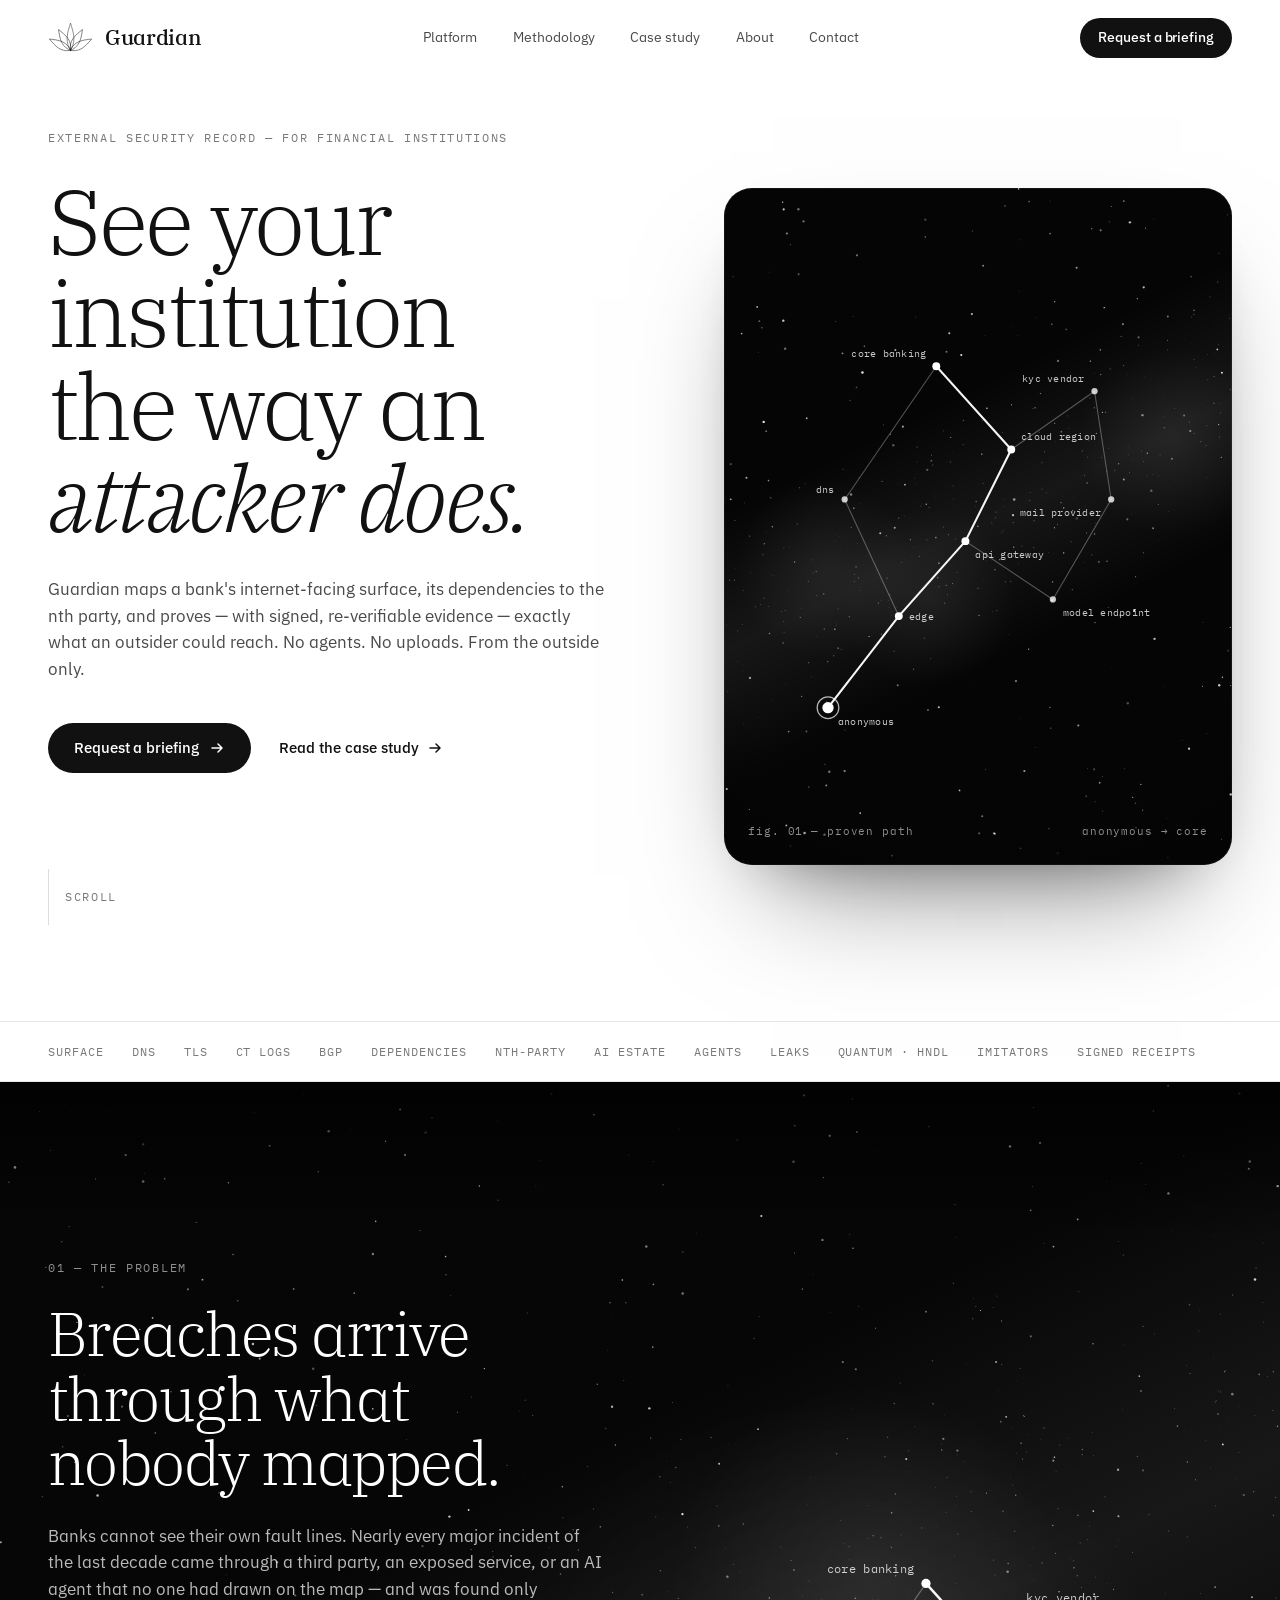
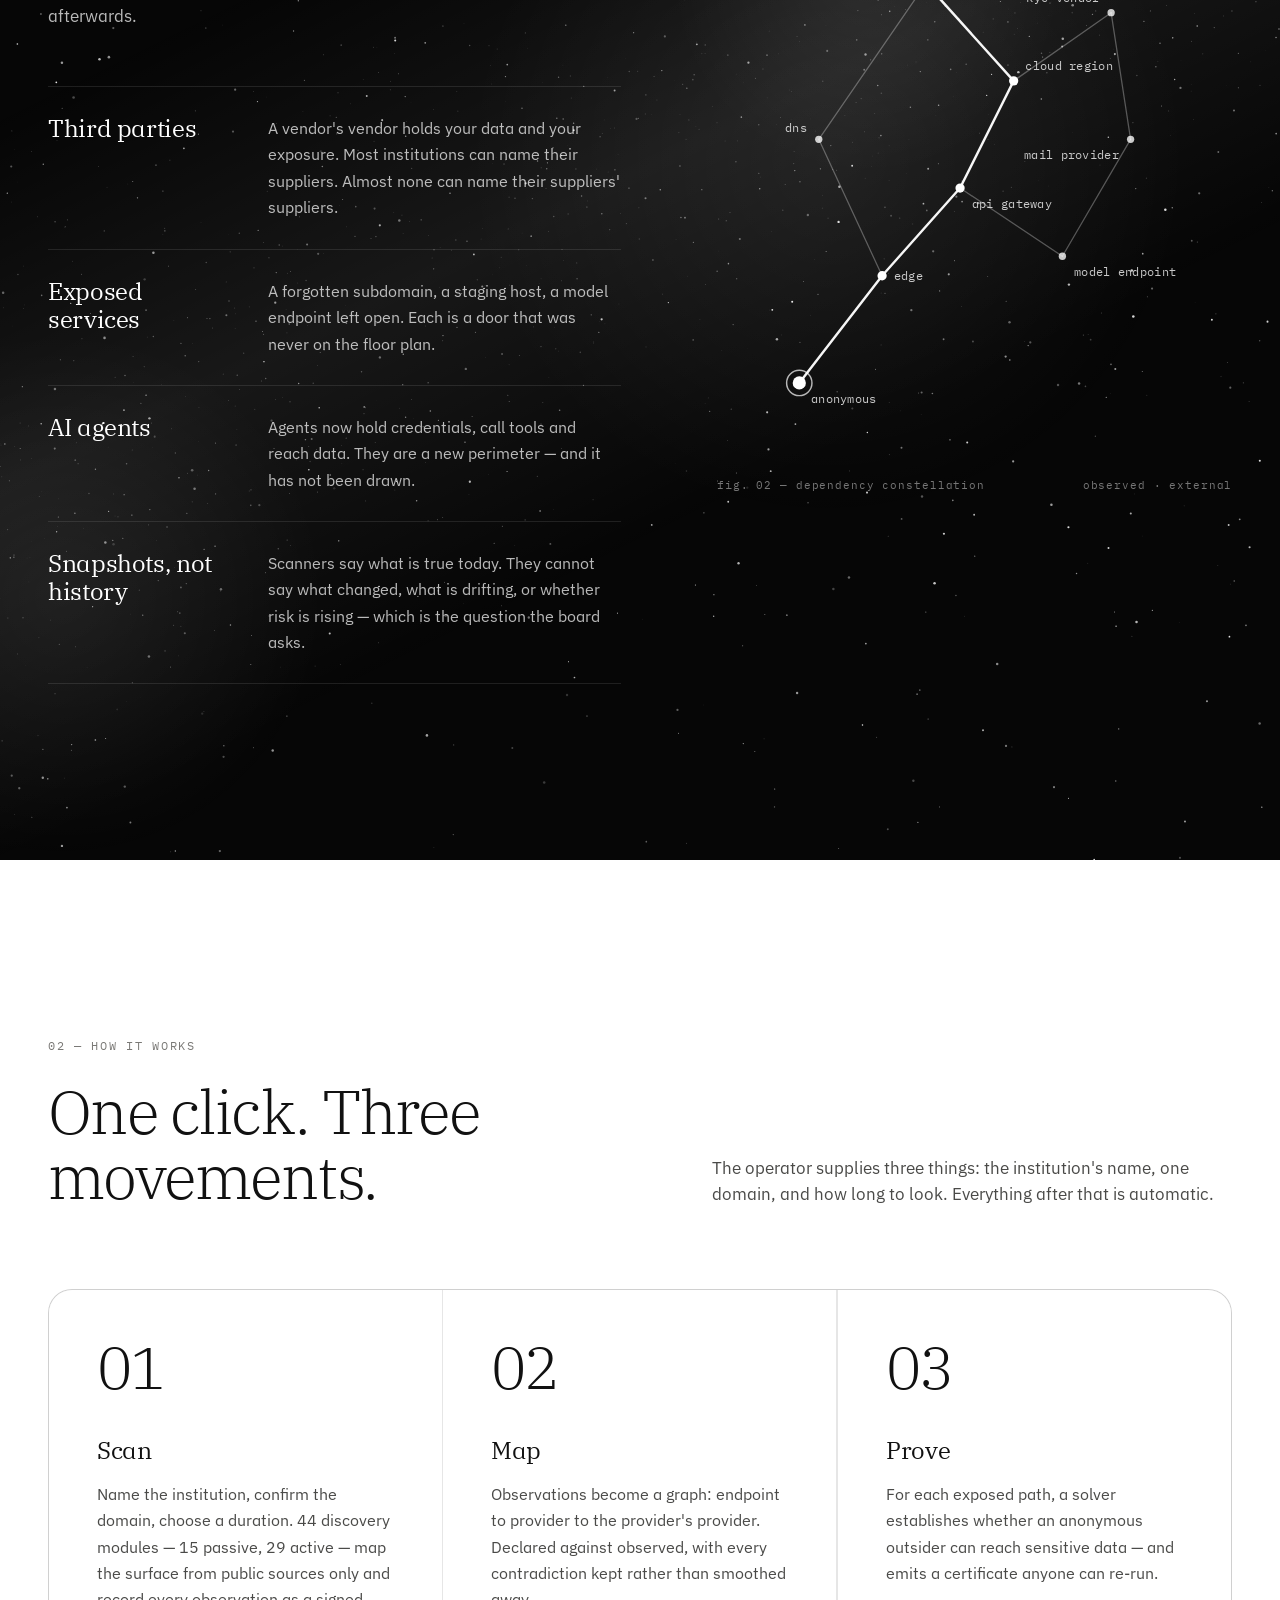
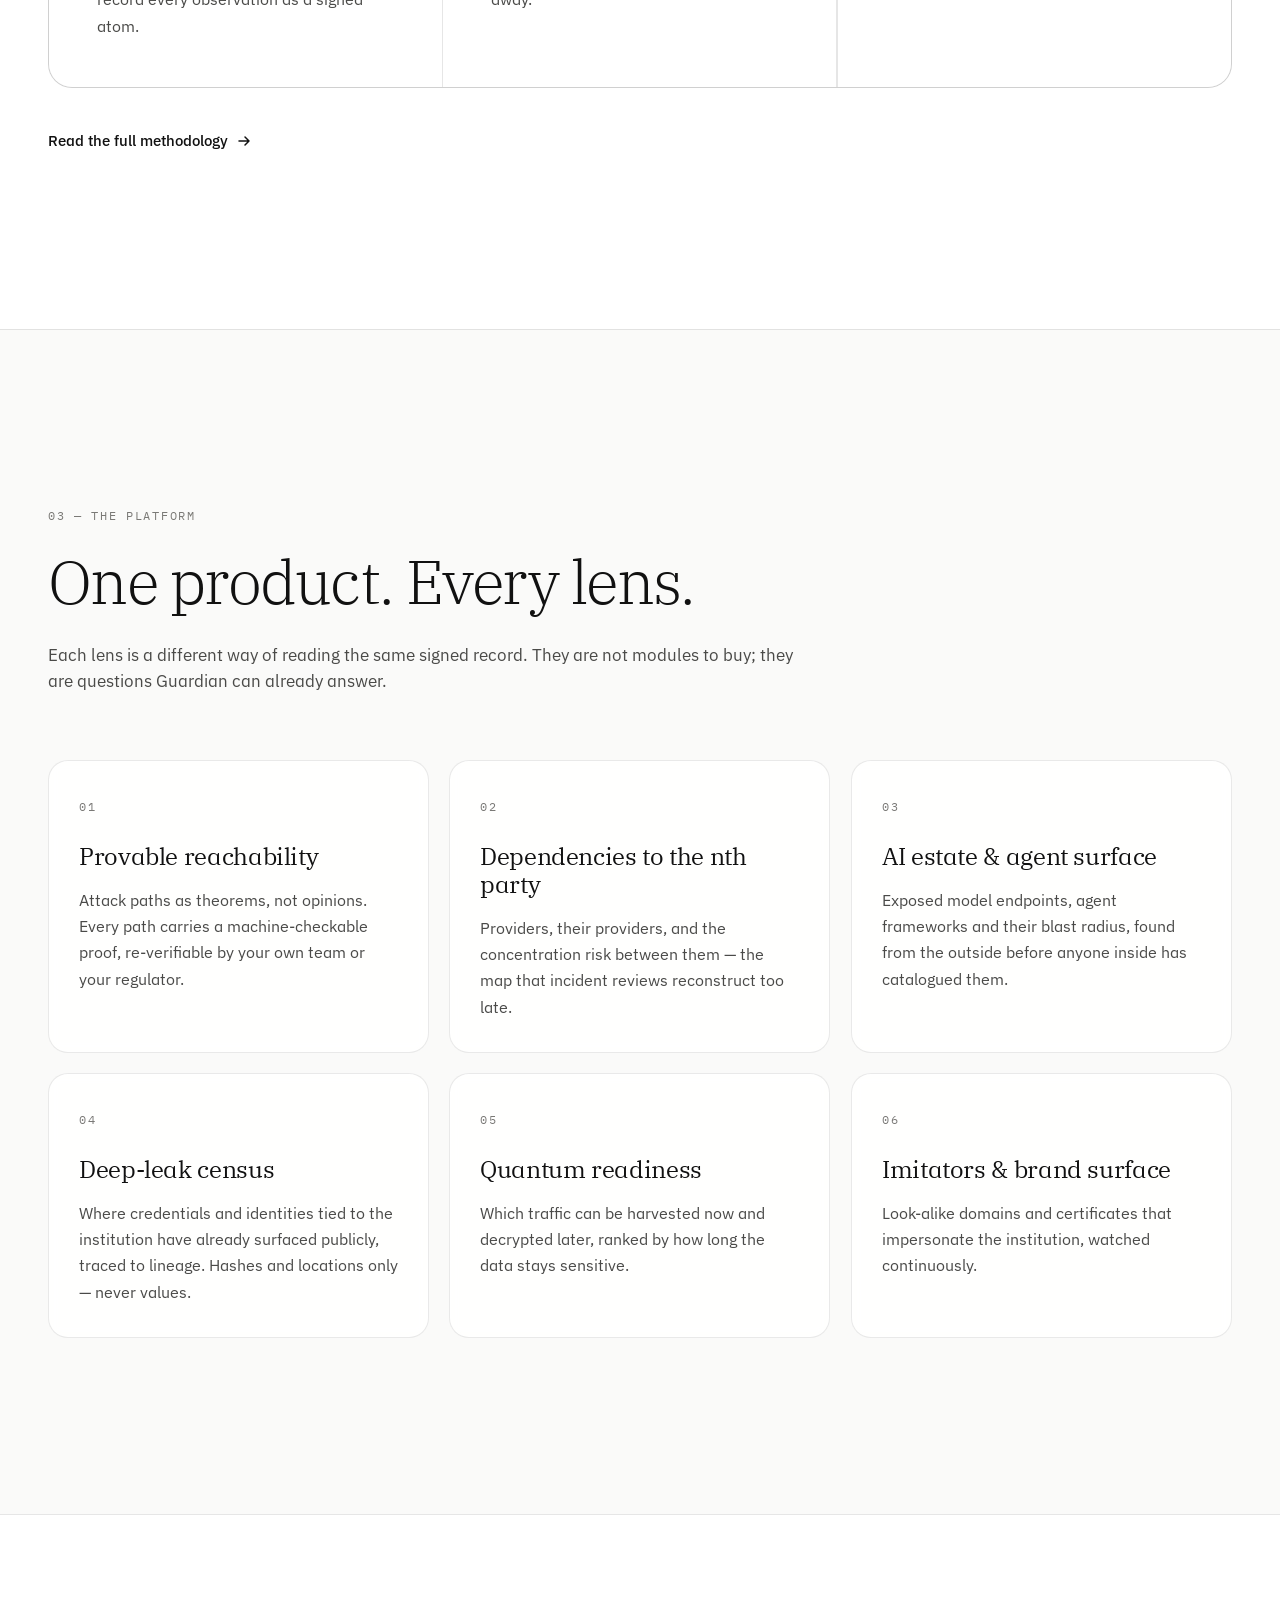
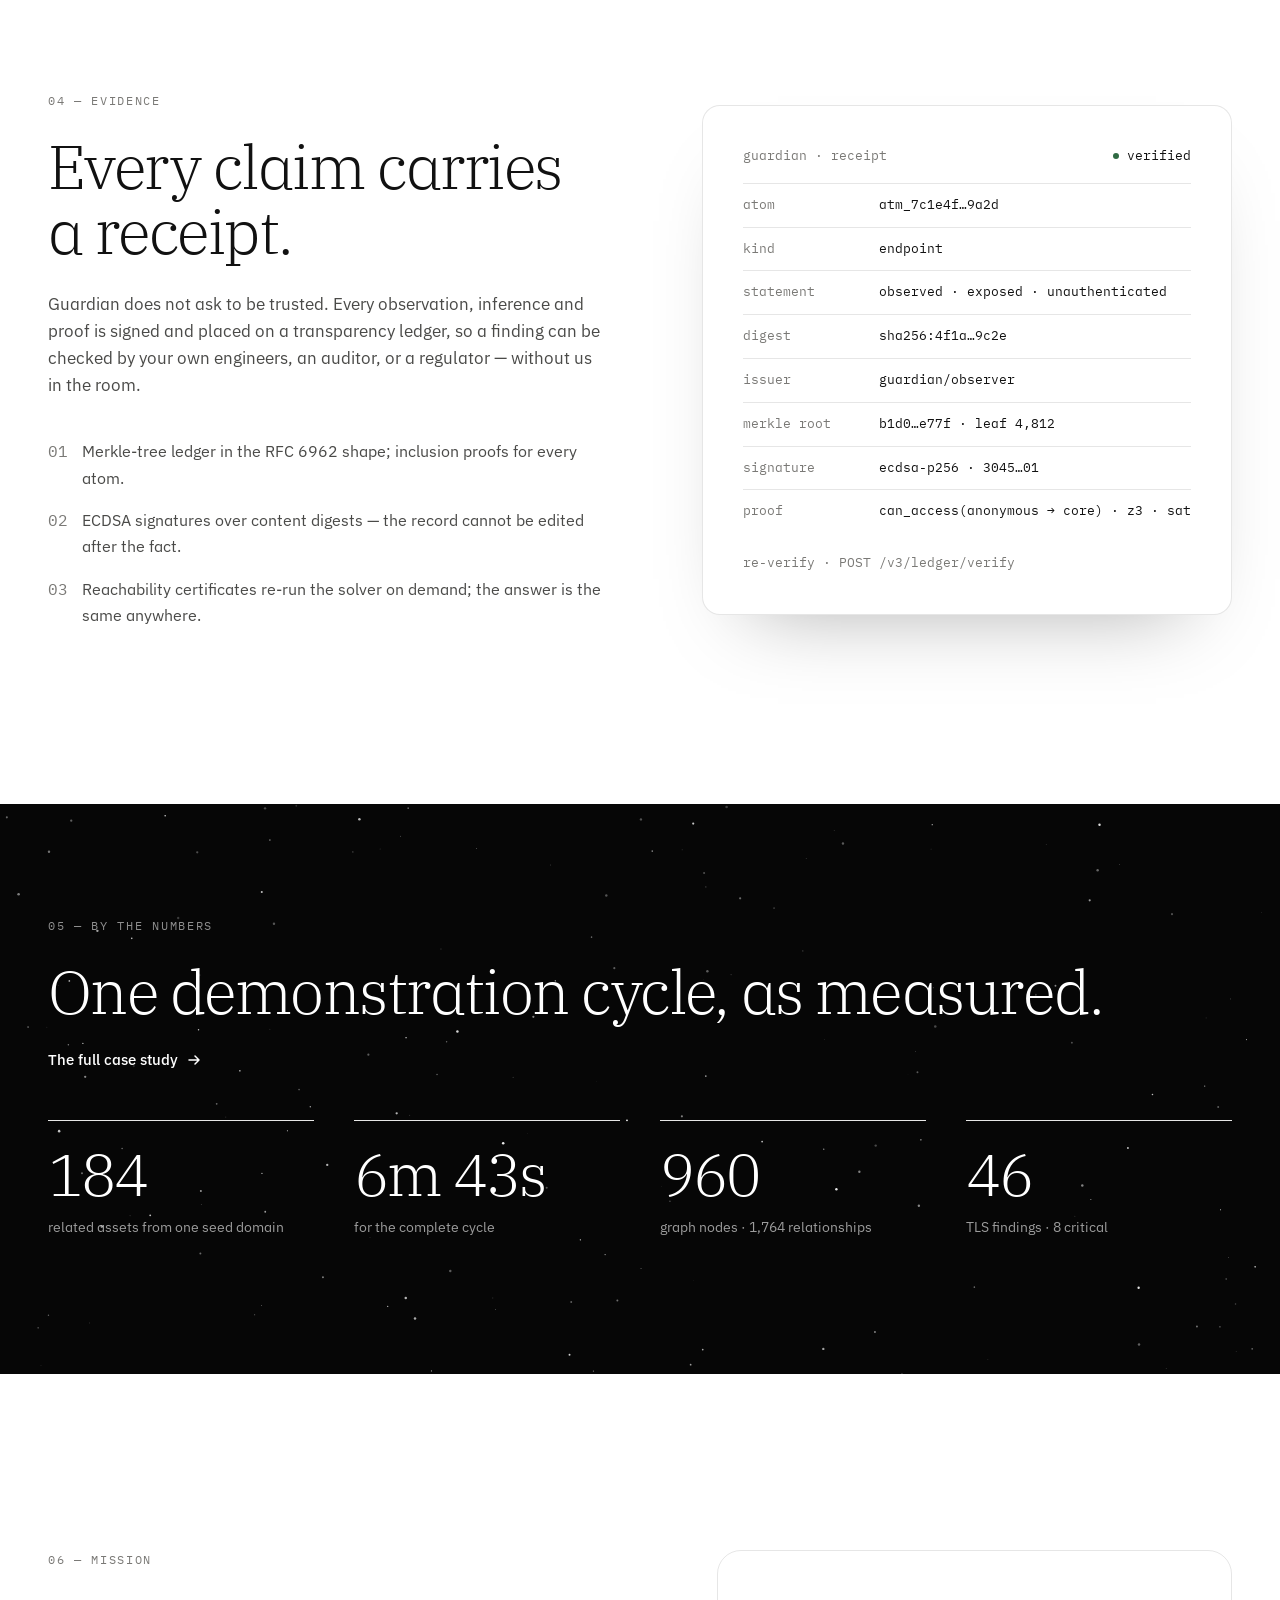
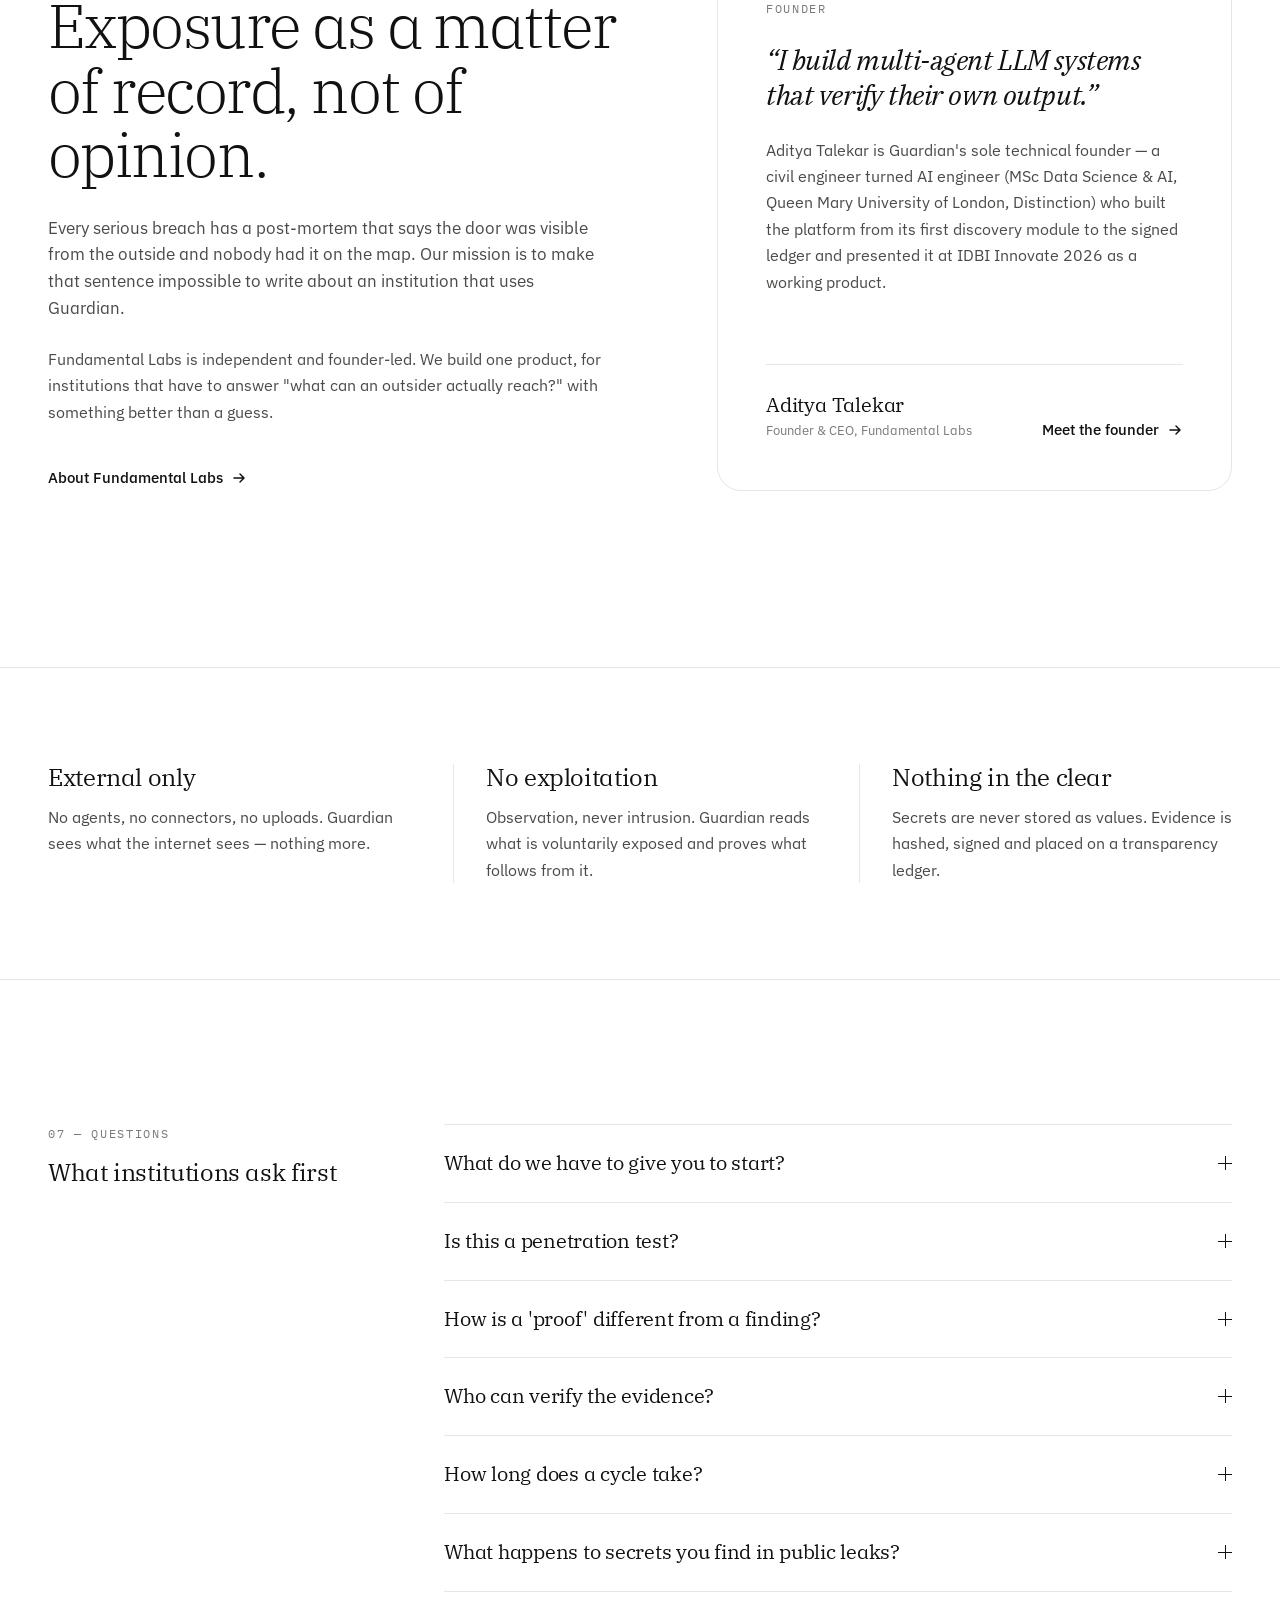
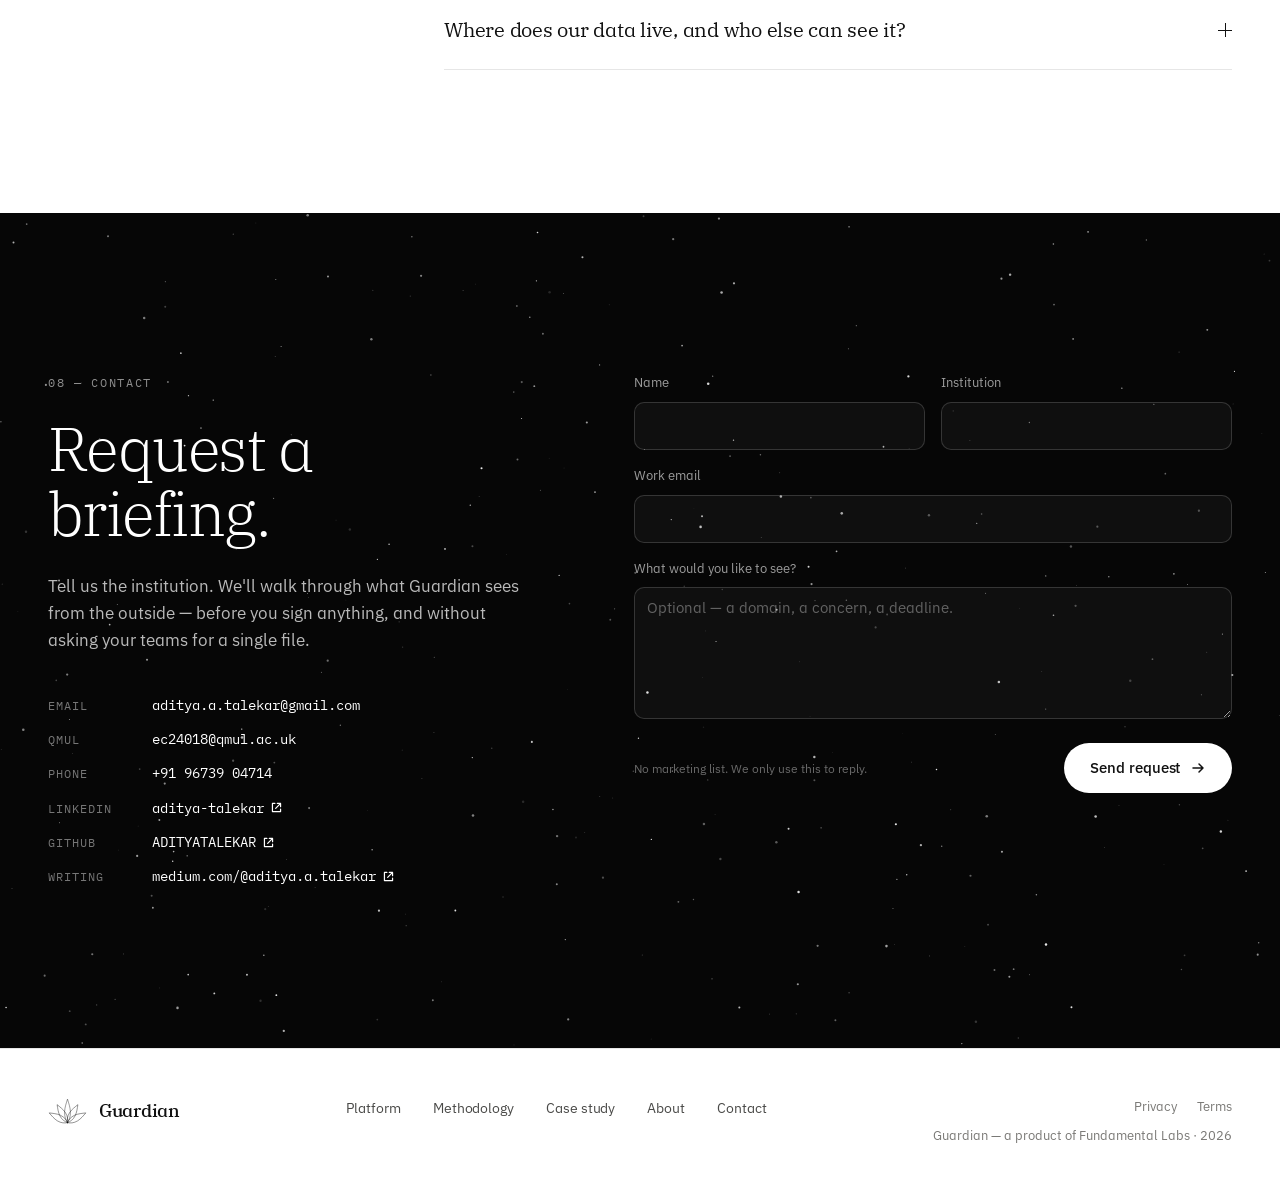
==== commit 58ae3a51: "Publish website 2026-10-17T03:57Z" ====
--- a/about/index.html
+++ b/about/index.html
@@ -18,7 +18,7 @@
       href="https://fonts.googleapis.com/css2?family=IBM+Plex+Sans:wght@400;500;600;700&family=IBM+Plex+Mono:wght@400;500;600&family=IBM+Plex+Serif:ital,wght@0,300;0,400;0,500;0,600;1,300;1,400&display=swap"
       rel="stylesheet"
     />
-    <script type="module" crossorigin src="/assets/index-DrKxMUwt.js"></script>
+    <script type="module" crossorigin src="/assets/index-Dzy2cmWA.js"></script>
     <link rel="stylesheet" crossorigin href="/assets/index-DSlDQQ5s.css">
   </head>
   <body>
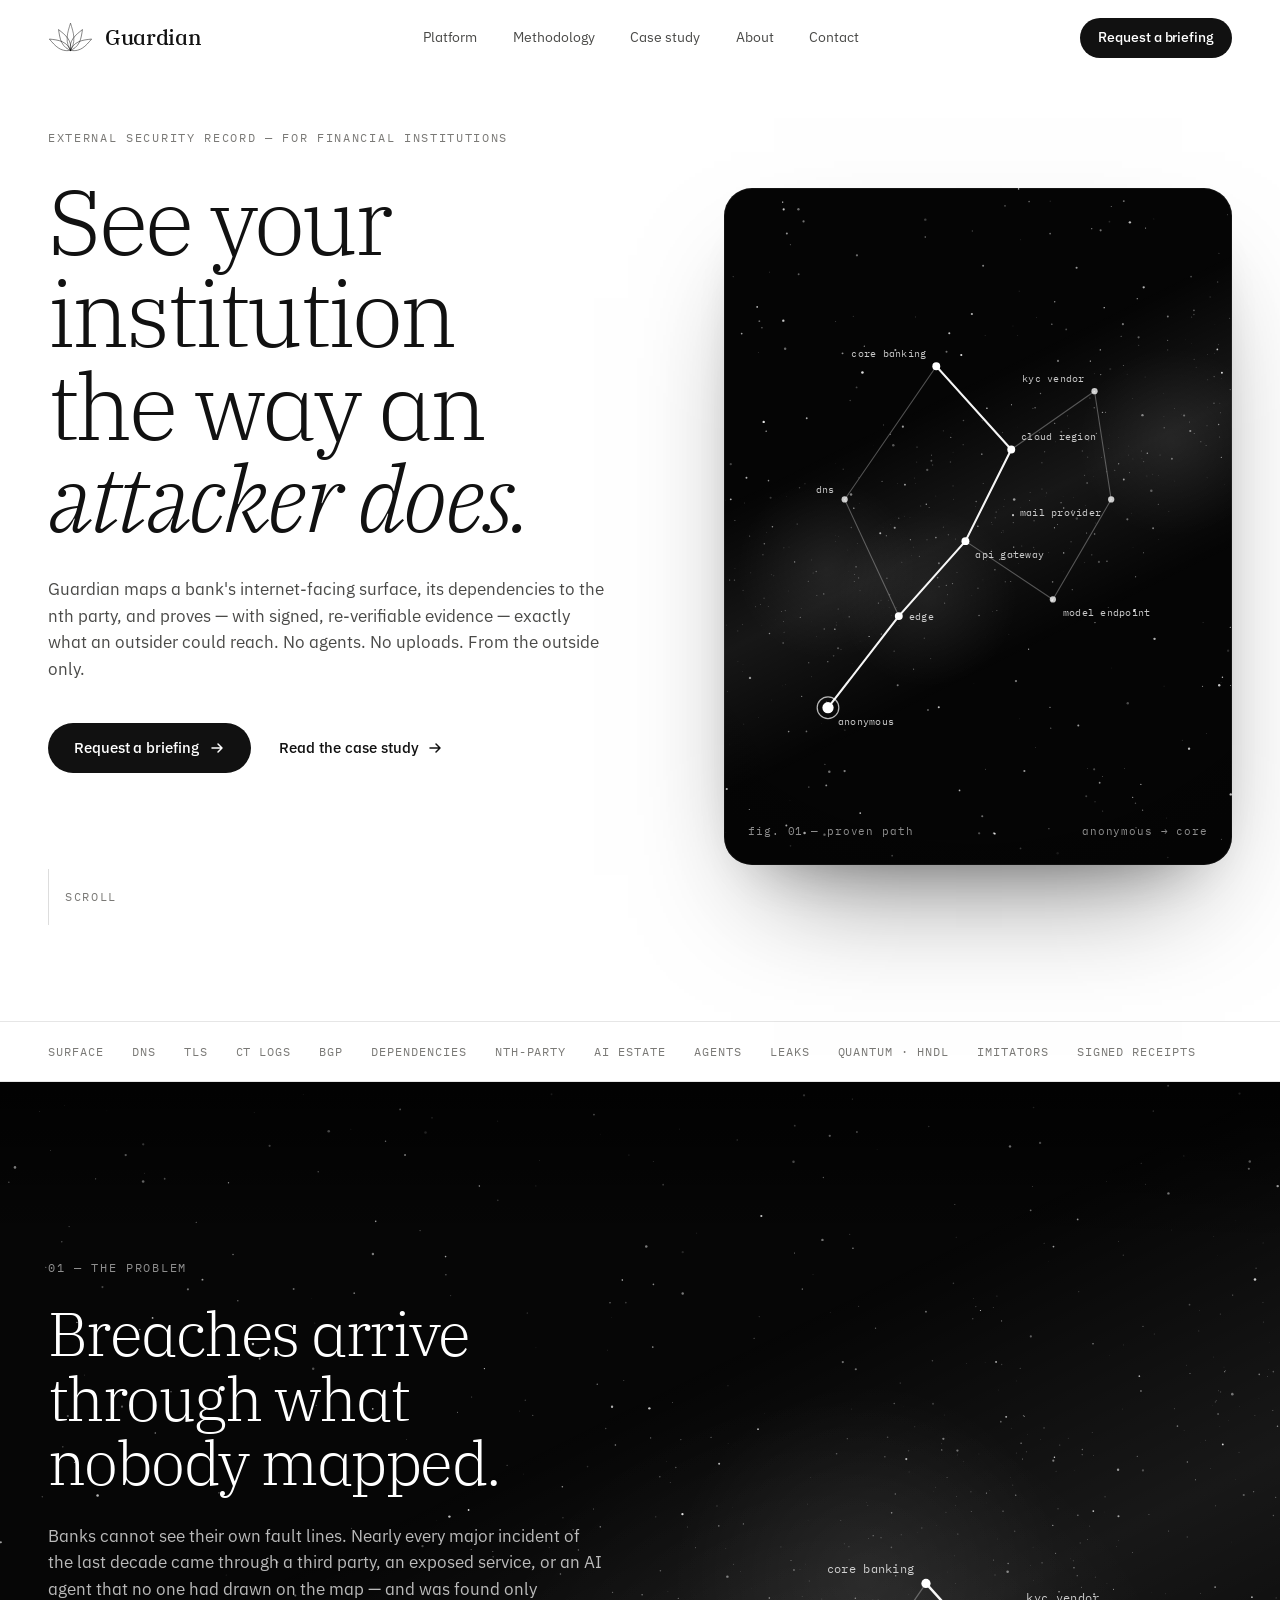
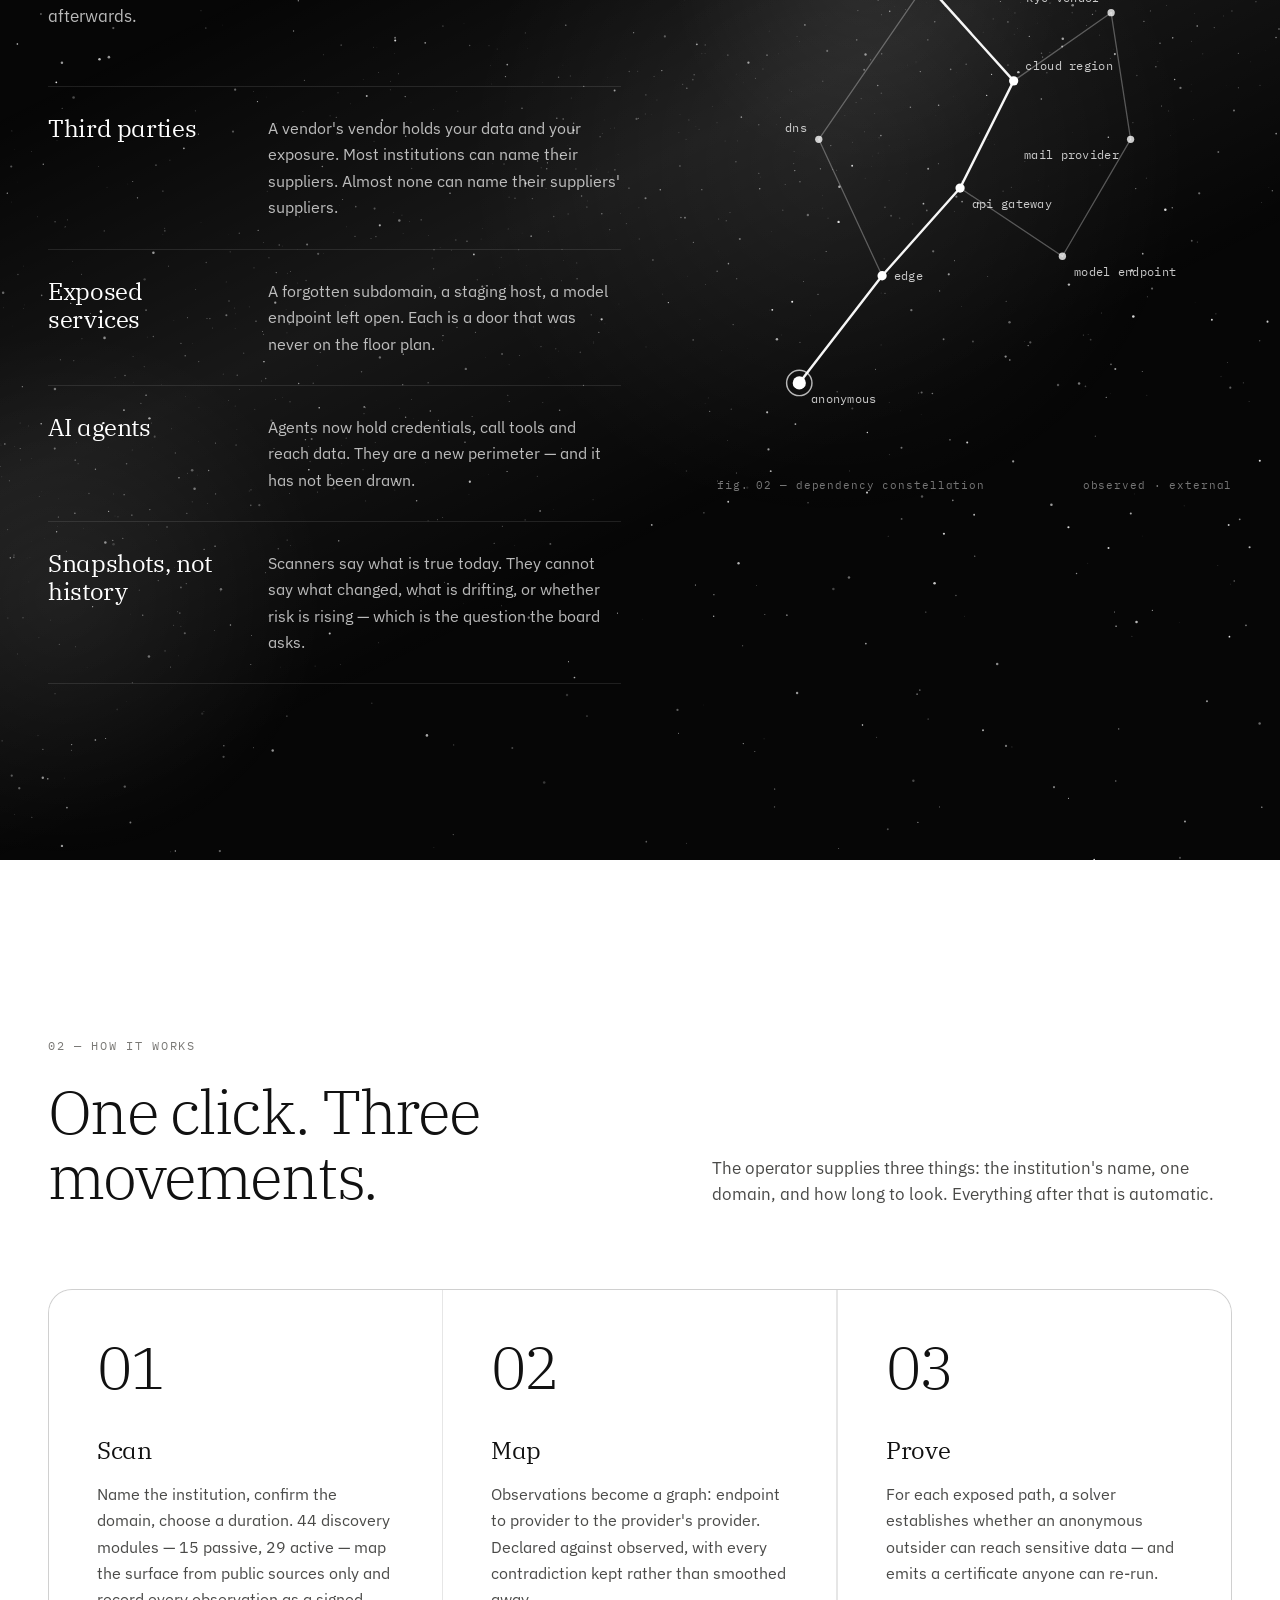
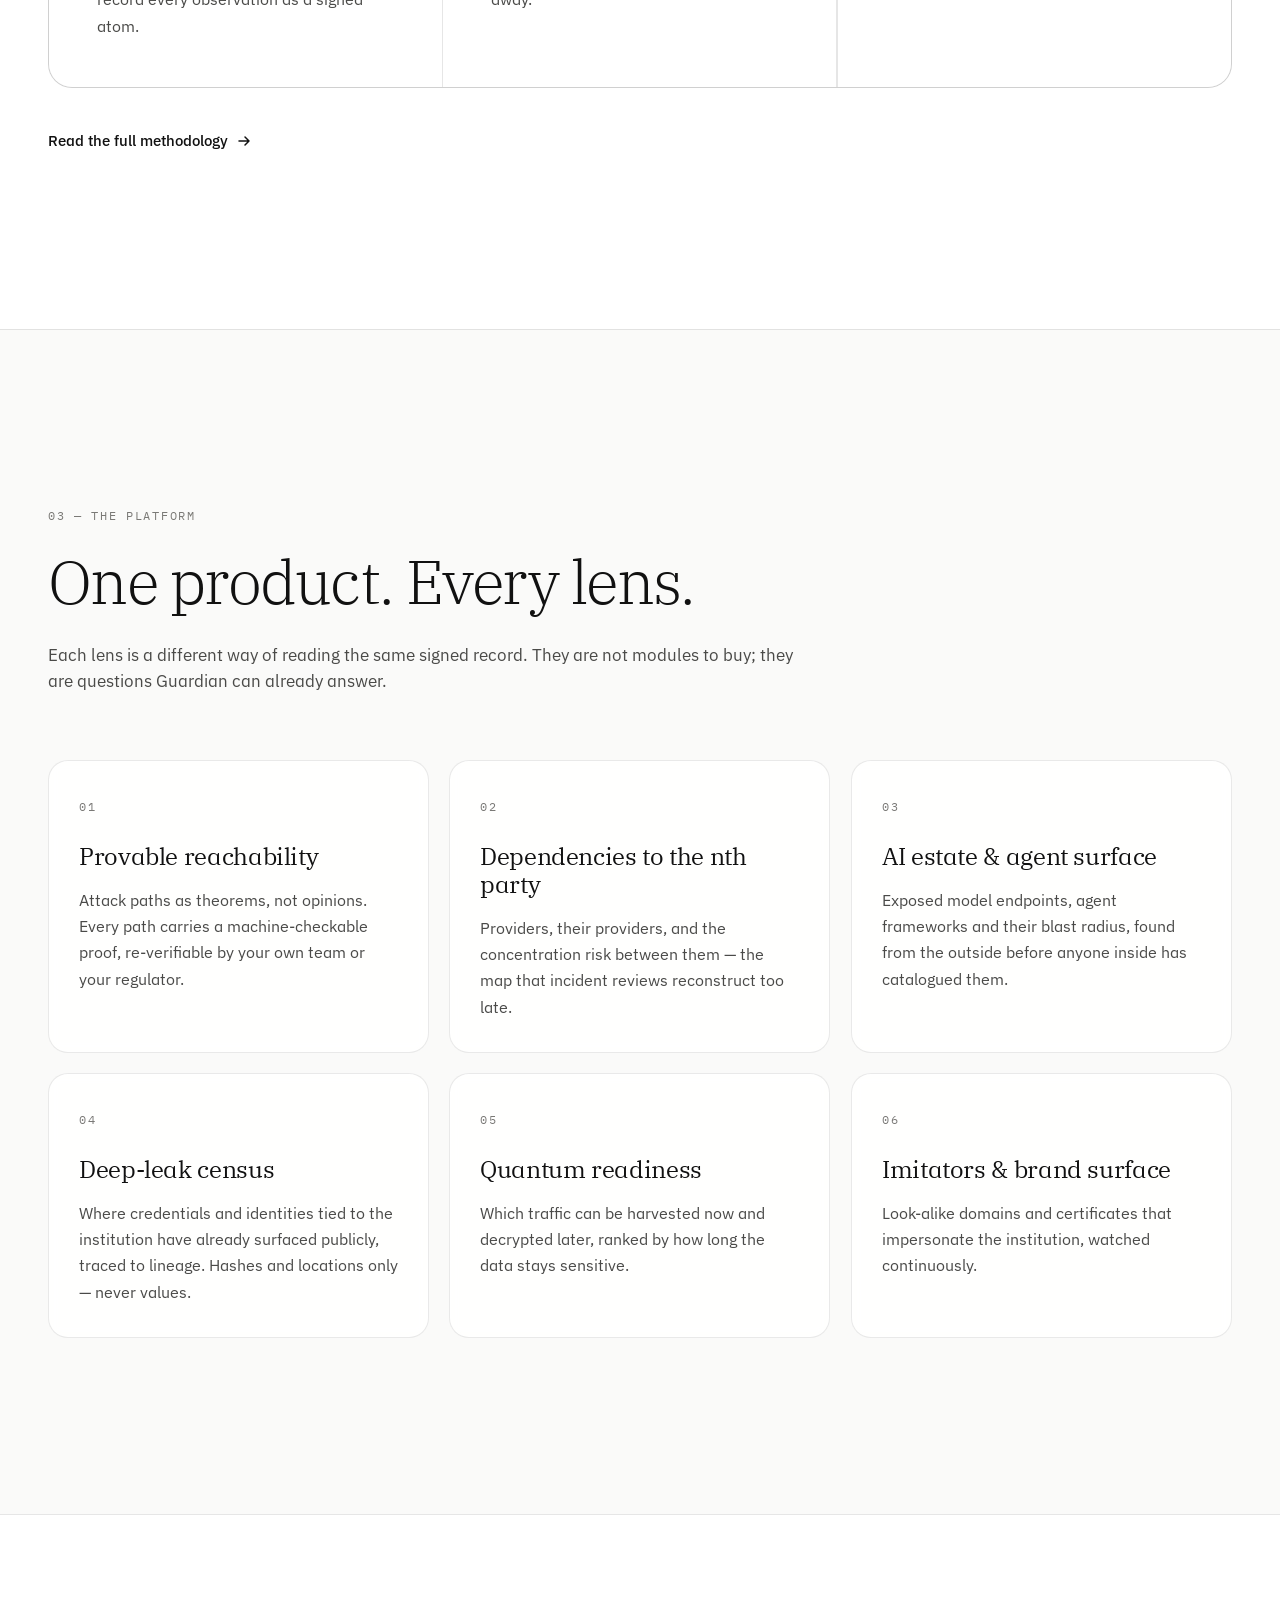
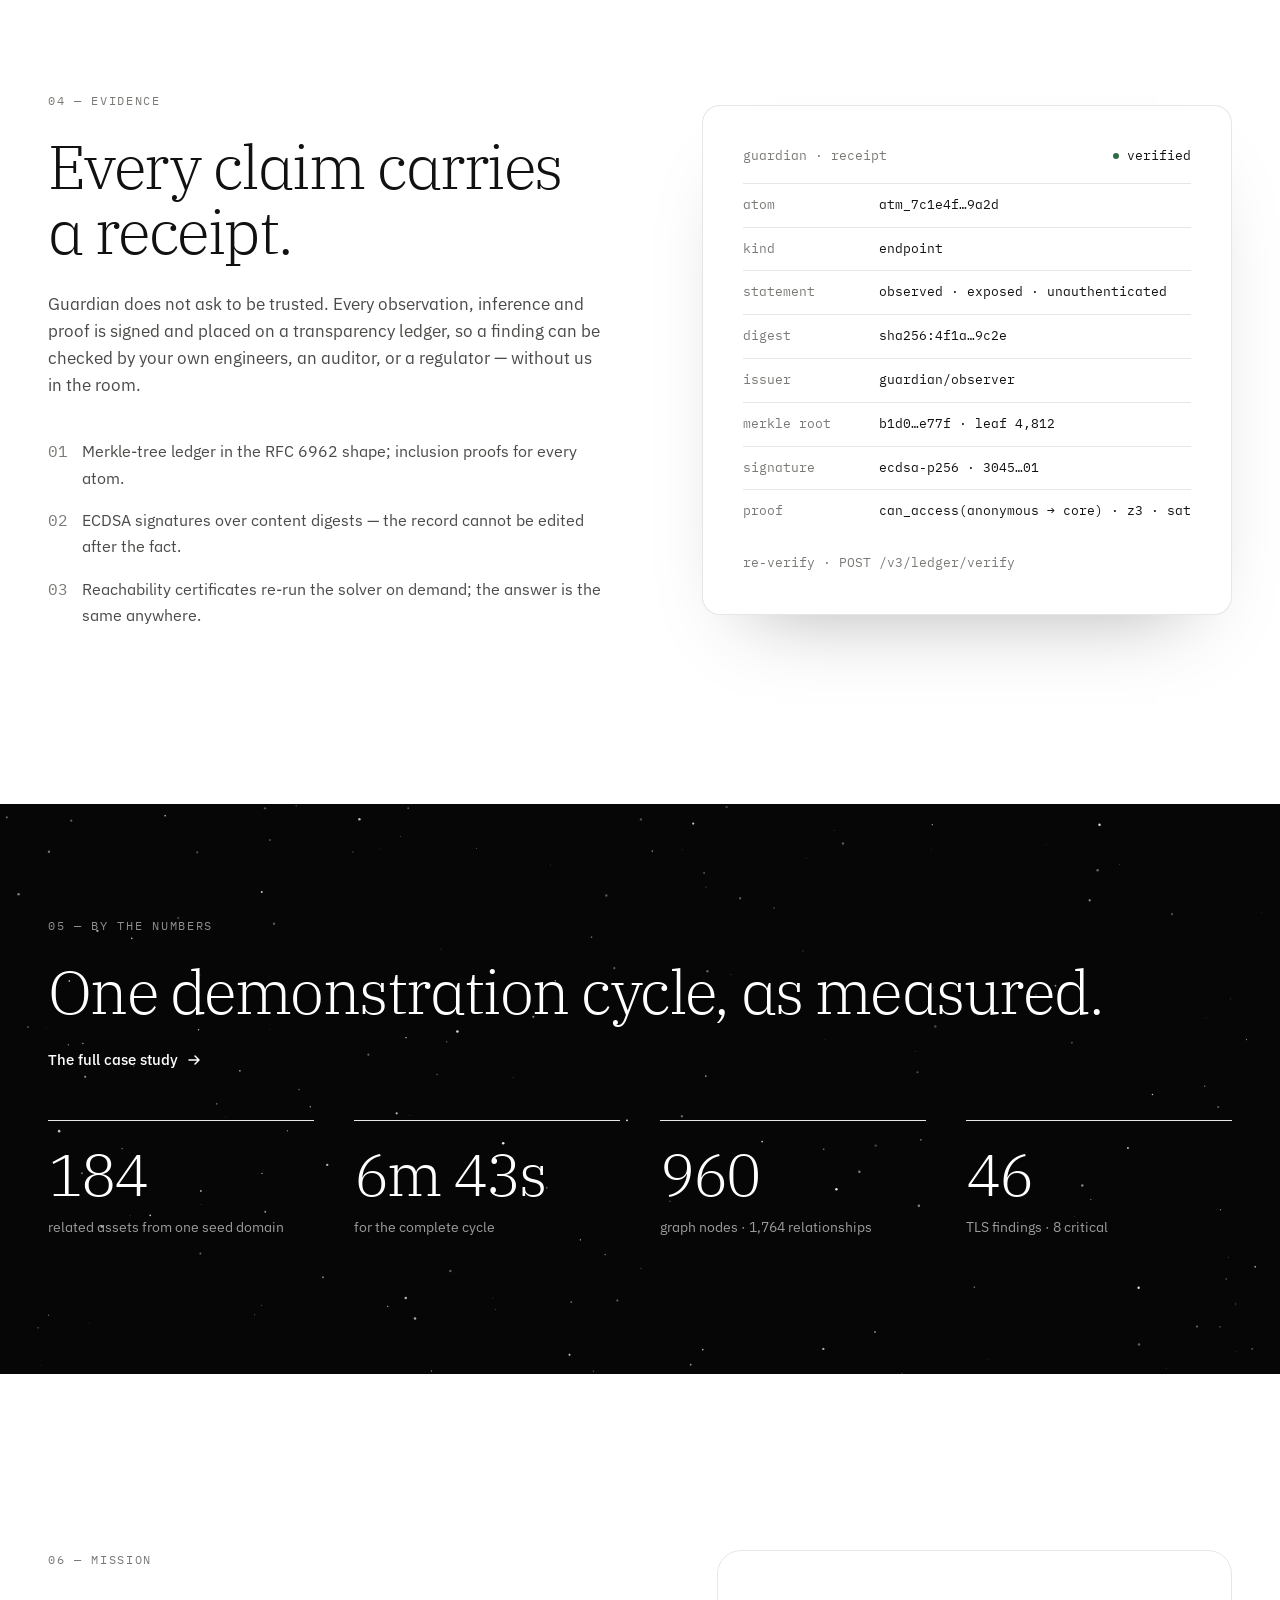
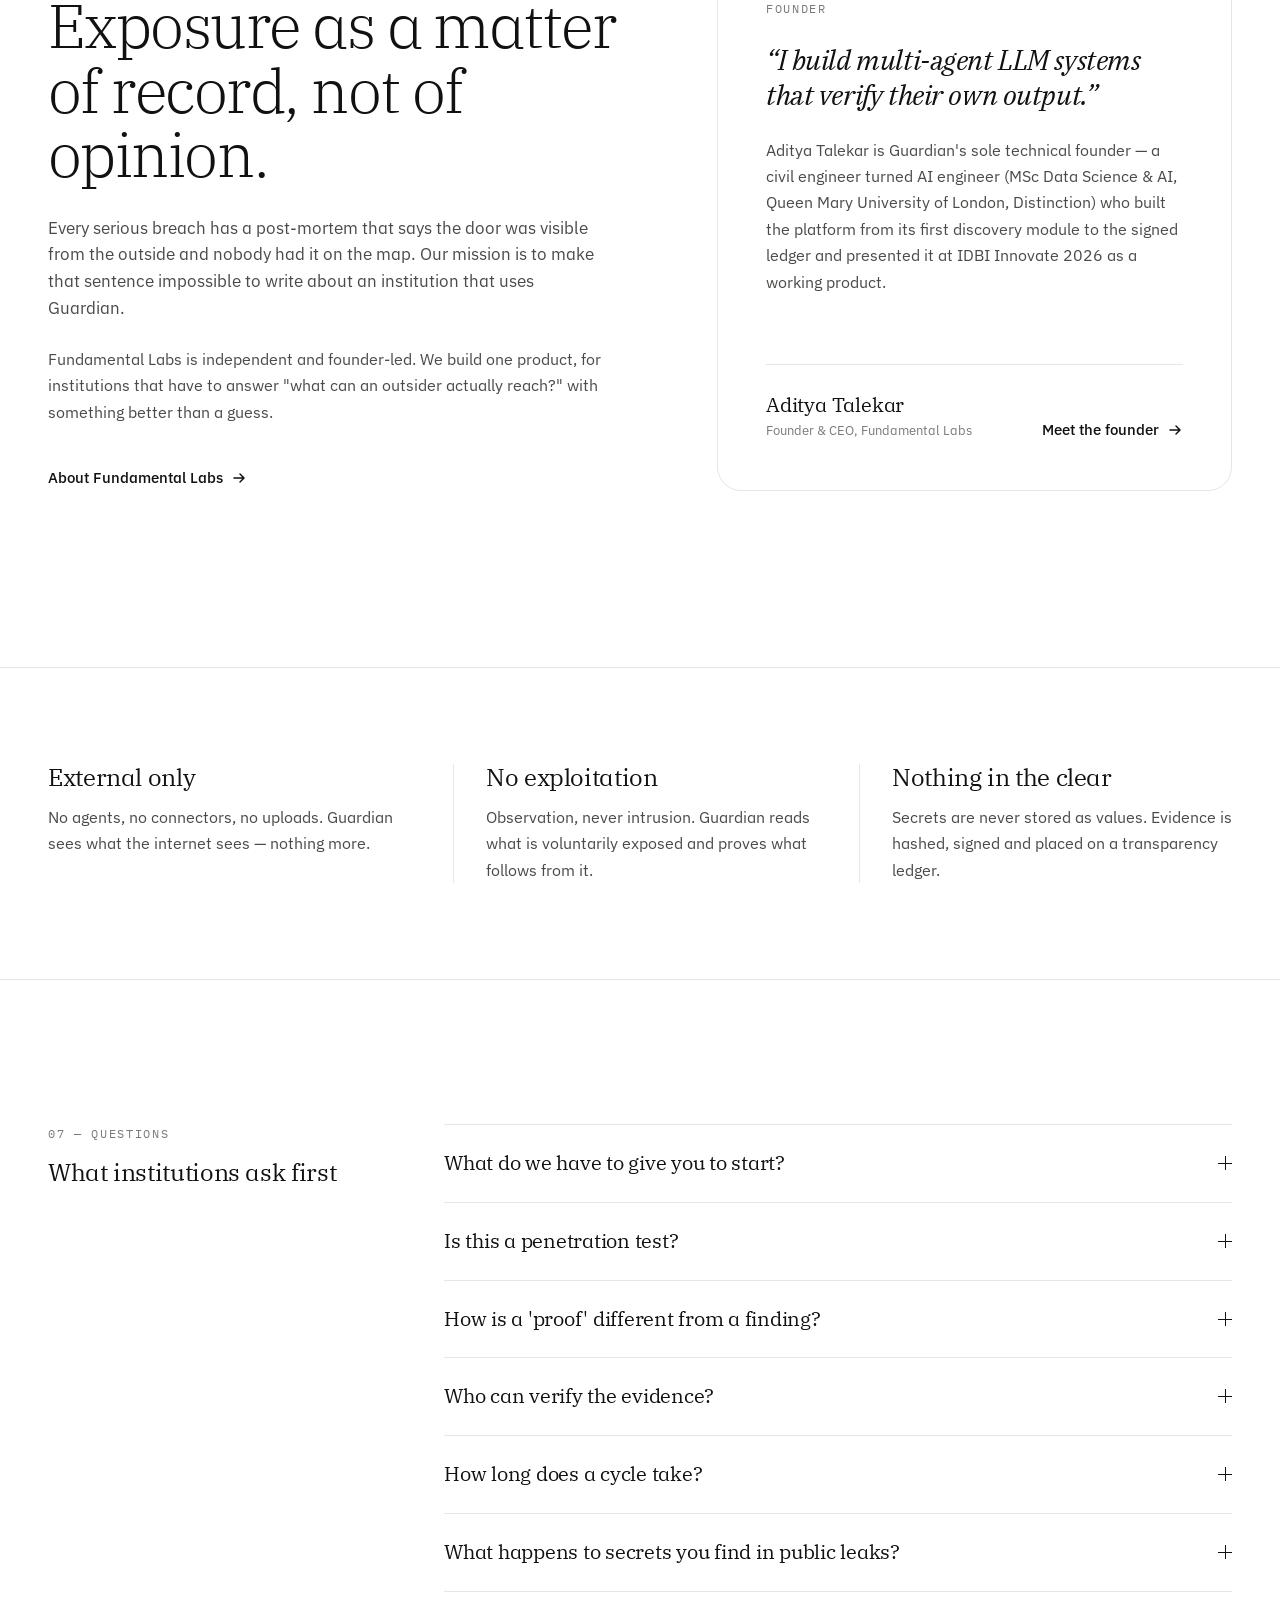
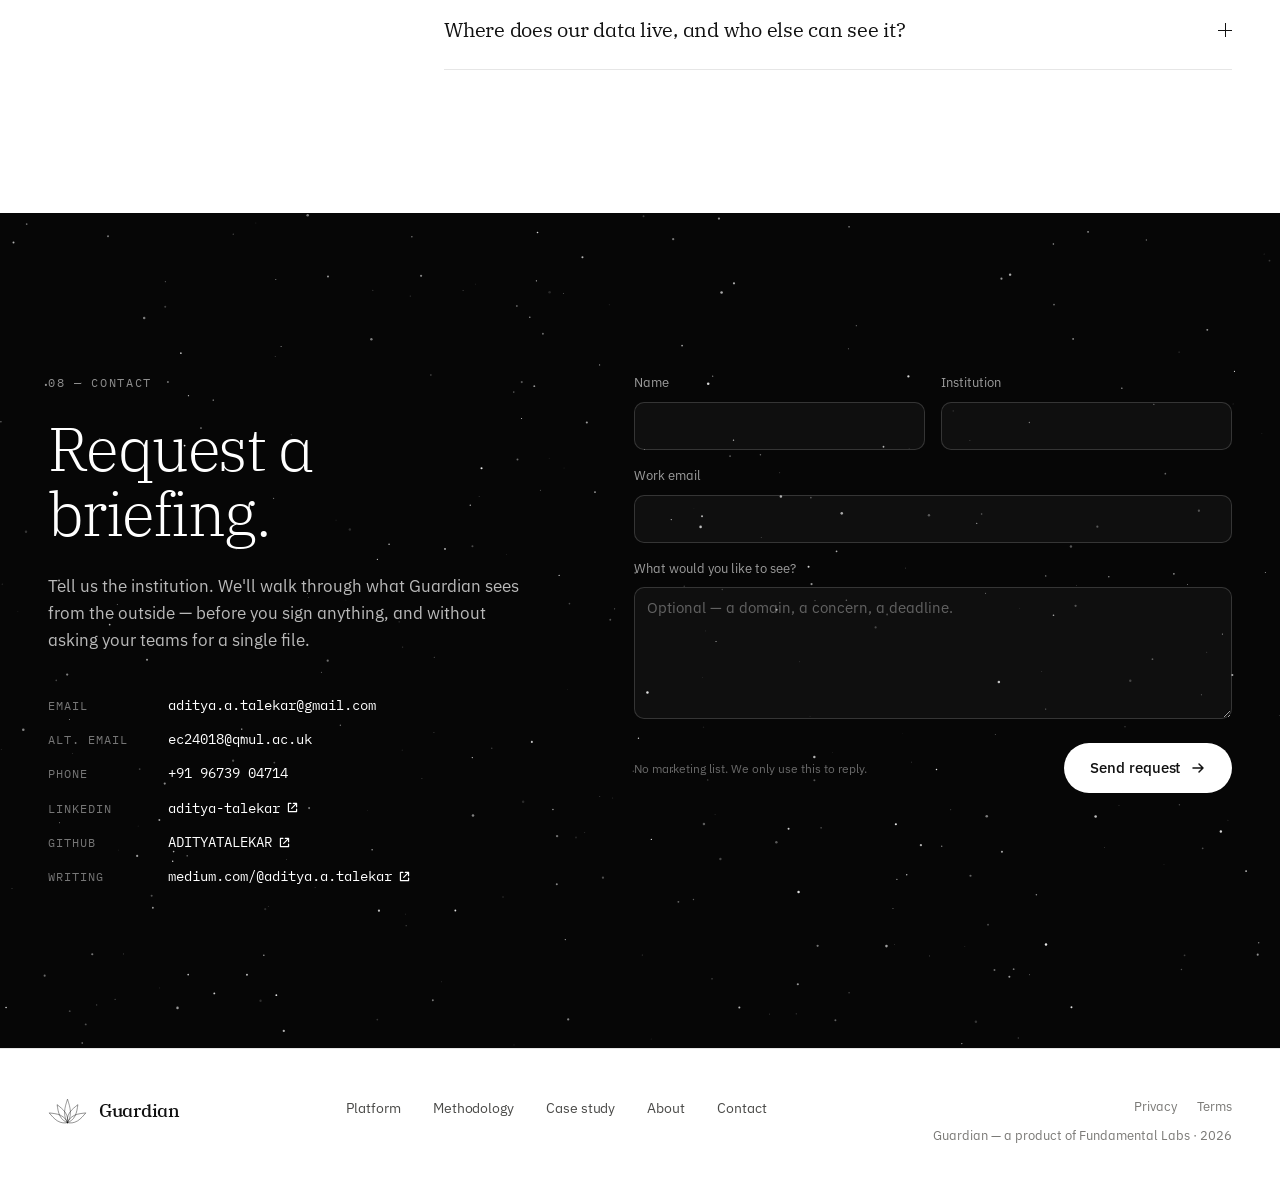
==== commit 92b3b47b: "Publish website 2026-10-17T04:00Z" ====
--- a/about/index.html
+++ b/about/index.html
@@ -18,8 +18,8 @@
       href="https://fonts.googleapis.com/css2?family=IBM+Plex+Sans:wght@400;500;600;700&family=IBM+Plex+Mono:wght@400;500;600&family=IBM+Plex+Serif:ital,wght@0,300;0,400;0,500;0,600;1,300;1,400&display=swap"
       rel="stylesheet"
     />
-    <script type="module" crossorigin src="/assets/index-Dzy2cmWA.js"></script>
-    <link rel="stylesheet" crossorigin href="/assets/index-DSlDQQ5s.css">
+    <script type="module" crossorigin src="/assets/index-I11yUhb0.js"></script>
+    <link rel="stylesheet" crossorigin href="/assets/index-BB0zwN_D.css">
   </head>
   <body>
     <div id="root"></div>
--- a/assets/index-BB0zwN_D.css
+++ b/assets/index-BB0zwN_D.css
@@ -0,0 +1 @@
+:root{--nav-w: 248px;--nav-collapsed-w: 60px;--rail-w: 244px;--drawer-w: 480px;--header-h: 60px;--content-max: 1200px;--font-sans: "IBM Plex Sans", ui-sans-serif, system-ui, -apple-system, sans-serif;--font-mono: "IBM Plex Mono", ui-monospace, "SFMono-Regular", Menlo, monospace;--font-serif: "IBM Plex Serif", ui-serif, Georgia, "Times New Roman", serif;--c-bg: 255 255 255;--c-canvas: 255 255 255;--c-page: 255 255 255;--c-surface: 255 255 255;--c-surface-2: 246 246 245;--c-surface-3: 237 237 235;--c-hover: 246 246 245;--c-line: 231 231 230;--c-line-strong: 214 213 210;--c-fg: 17 17 17;--c-fg-muted: 74 74 72;--c-fg-faint: 122 121 118;--c-fg-ghost: 168 167 163;--c-accent: 17 17 17;--c-accent-fg: 255 255 255;--c-focus: 17 17 17;--c-inverse: 17 17 17;--c-inverse-fg: 255 255 255;--c-sev-critical: 180 35 42;--c-sev-high: 181 106 27;--c-sev-medium: 154 123 20;--c-sev-low: 74 74 72;--c-sev-info: 122 121 118;--c-ok: 47 106 67;--c-warn: 154 123 20;--c-danger: 180 35 42;--st-observed: 74 74 72;--st-verified: 47 106 67;--st-attested: 90 75 122;--st-inferred: 154 123 20;--st-simulated: 122 121 118;--st-contradicted: 180 35 42;--st-unknown: 168 167 163;--as-observed: 74 74 72;--as-declared: 154 123 20;--as-both: 47 106 67;--as-contradicted: 180 35 42;--c-graph-edge: 214 213 210;--c-graph-node: 17 17 17;--shadow-hover: 0 1px 3px rgb(17 17 17 / .06);--shadow-pop: 0 10px 34px rgb(17 17 17 / .1), 0 0 0 1px rgb(17 17 17 / .04);color-scheme:light}:root[data-theme=dark]{--c-bg: 8 8 8;--c-canvas: 10 10 10;--c-page: 14 14 14;--c-surface: 18 18 18;--c-surface-2: 26 26 26;--c-surface-3: 36 36 36;--c-hover: 26 26 26;--c-line: 32 32 32;--c-line-strong: 52 52 52;--c-fg: 242 242 242;--c-fg-muted: 182 182 182;--c-fg-faint: 138 138 138;--c-fg-ghost: 96 96 96;--c-accent: 242 242 242;--c-accent-fg: 8 8 8;--c-focus: 242 242 242;--c-inverse: 242 242 242;--c-inverse-fg: 8 8 8;--c-sev-critical: 240 90 86;--c-sev-high: 232 146 64;--c-sev-medium: 214 178 74;--c-sev-low: 150 150 150;--c-sev-info: 138 138 138;--c-ok: 86 184 120;--c-warn: 214 178 74;--c-danger: 240 90 86;--st-observed: 150 150 150;--st-verified: 86 184 120;--st-attested: 168 142 224;--st-inferred: 214 178 74;--st-simulated: 138 138 138;--st-contradicted: 240 90 86;--st-unknown: 96 96 96;--as-observed: 150 150 150;--as-declared: 214 178 74;--as-both: 86 184 120;--as-contradicted: 240 90 86;--c-graph-edge: 52 52 52;--c-graph-node: 242 242 242;--shadow-hover: 0 1px 3px rgb(0 0 0 / .6);--shadow-pop: 0 16px 48px rgb(0 0 0 / .7), 0 0 0 1px rgb(255 255 255 / .06);color-scheme:dark}*,:before,:after{box-sizing:border-box;border-width:0;border-style:solid;border-color:#e5e7eb}:before,:after{--tw-content: ""}html,:host{line-height:1.5;-webkit-text-size-adjust:100%;-moz-tab-size:4;-o-tab-size:4;tab-size:4;font-family:var(--font-sans),ui-sans-serif,system-ui,sans-serif;font-feature-settings:normal;font-variation-settings:normal;-webkit-tap-highlight-color:transparent}body{margin:0;line-height:inherit}hr{height:0;color:inherit;border-top-width:1px}abbr:where([title]){-webkit-text-decoration:underline dotted;text-decoration:underline dotted}h1,h2,h3,h4,h5,h6{font-size:inherit;font-weight:inherit}a{color:inherit;text-decoration:inherit}b,strong{font-weight:bolder}code,kbd,samp,pre{font-family:var(--font-mono),ui-monospace,SFMono-Regular,Menlo,monospace;font-feature-settings:normal;font-variation-settings:normal;font-size:1em}small{font-size:80%}sub,sup{font-size:75%;line-height:0;position:relative;vertical-align:baseline}sub{bottom:-.25em}sup{top:-.5em}table{text-indent:0;border-color:inherit;border-collapse:collapse}button,input,optgroup,select,textarea{font-family:inherit;font-feature-settings:inherit;font-variation-settings:inherit;font-size:100%;font-weight:inherit;line-height:inherit;letter-spacing:inherit;color:inherit;margin:0;padding:0}button,select{text-transform:none}button,input:where([type=button]),input:where([type=reset]),input:where([type=submit]){-webkit-appearance:button;background-color:transparent;background-image:none}:-moz-focusring{outline:auto}:-moz-ui-invalid{box-shadow:none}progress{vertical-align:baseline}::-webkit-inner-spin-button,::-webkit-outer-spin-button{height:auto}[type=search]{-webkit-appearance:textfield;outline-offset:-2px}::-webkit-search-decoration{-webkit-appearance:none}::-webkit-file-upload-button{-webkit-appearance:button;font:inherit}summary{display:list-item}blockquote,dl,dd,h1,h2,h3,h4,h5,h6,hr,figure,p,pre{margin:0}fieldset{margin:0;padding:0}legend{padding:0}ol,ul,menu{list-style:none;margin:0;padding:0}dialog{padding:0}textarea{resize:vertical}input::-moz-placeholder,textarea::-moz-placeholder{opacity:1;color:#9ca3af}input::placeholder,textarea::placeholder{opacity:1;color:#9ca3af}button,[role=button]{cursor:pointer}:disabled{cursor:default}img,svg,video,canvas,audio,iframe,embed,object{display:block;vertical-align:middle}img,video{max-width:100%;height:auto}[hidden]{display:none}html,body,#root{height:100%}body{--tw-bg-opacity: 1;background-color:rgb(var(--c-bg) / var(--tw-bg-opacity));font-family:var(--font-sans),ui-sans-serif,system-ui,sans-serif;--tw-text-opacity: 1;color:rgb(var(--c-fg) / var(--tw-text-opacity));font-size:14px;line-height:1.6;font-feature-settings:"ss01","tnum";-webkit-font-smoothing:antialiased;-moz-osx-font-smoothing:grayscale}*{--tw-border-opacity: 1;border-color:rgb(var(--c-line) / var(--tw-border-opacity))}h1,h2{font-family:var(--font-serif),ui-serif,Georgia,serif;letter-spacing:-.01em}h3{font-family:var(--font-serif),ui-serif,Georgia,serif;letter-spacing:-.005em}code,kbd,samp,pre,.mono{font-family:var(--font-mono),ui-monospace,SFMono-Regular,Menlo,monospace}::-moz-selection{background:rgb(var(--c-accent) / .14);color:rgb(var(--c-fg))}::selection{background:rgb(var(--c-accent) / .14);color:rgb(var(--c-fg))}:focus-visible{outline:2px solid rgb(var(--c-focus));outline-offset:2px}button{-webkit-user-select:none;-moz-user-select:none;user-select:none}input,select,textarea{border-radius:6px;border-width:1px;--tw-border-opacity: 1;border-color:rgb(var(--c-line-strong) / var(--tw-border-opacity));--tw-bg-opacity: 1;background-color:rgb(var(--c-surface) / var(--tw-bg-opacity));padding-left:.75rem;padding-right:.75rem;font-size:14px;line-height:1.6;--tw-text-opacity: 1;color:rgb(var(--c-fg) / var(--tw-text-opacity));transition:border-color .14s ease-out,box-shadow .14s ease-out}input:not([type=checkbox]):not([type=radio]),select{height:38px}textarea{padding-top:.5rem;padding-bottom:.5rem;line-height:1.6}input:focus,select:focus,textarea:focus{outline:2px solid transparent;outline-offset:2px;border-color:rgb(var(--c-focus));box-shadow:0 0 0 1px rgb(var(--c-focus))}input::-moz-placeholder,textarea::-moz-placeholder{--tw-text-opacity: 1;color:rgb(var(--c-fg-ghost) / var(--tw-text-opacity))}input::placeholder,textarea::placeholder{--tw-text-opacity: 1;color:rgb(var(--c-fg-ghost) / var(--tw-text-opacity))}input[type=checkbox]{height:1rem;width:1rem;border-radius:4px;accent-color:rgb(var(--c-accent))}select{-webkit-appearance:none;-moz-appearance:none;appearance:none;background-repeat:no-repeat;padding-right:2rem;background-image:url("data:image/svg+xml;utf8,<svg xmlns='http://www.w3.org/2000/svg' width='12' height='12' viewBox='0 0 24 24' fill='none' stroke='%23787774' stroke-width='2' stroke-linecap='round' stroke-linejoin='round'><path d='m6 9 6 6 6-6'/></svg>");background-position:right 11px center}::-webkit-scrollbar{width:10px;height:10px}::-webkit-scrollbar-thumb{background:rgb(var(--c-line-strong));border-radius:10px;border:3px solid transparent;background-clip:padding-box}::-webkit-scrollbar-thumb:hover{background:rgb(var(--c-fg-ghost));background-clip:padding-box;border:3px solid transparent}::-webkit-scrollbar-track{background:transparent}*{scrollbar-width:thin;scrollbar-color:rgb(var(--c-line-strong)) transparent}@media(prefers-reduced-motion:reduce){*,*:before,*:after{animation-duration:.01ms!important;animation-iteration-count:1!important;transition-duration:.01ms!important}}*,:before,:after{--tw-border-spacing-x: 0;--tw-border-spacing-y: 0;--tw-translate-x: 0;--tw-translate-y: 0;--tw-rotate: 0;--tw-skew-x: 0;--tw-skew-y: 0;--tw-scale-x: 1;--tw-scale-y: 1;--tw-pan-x: ;--tw-pan-y: ;--tw-pinch-zoom: ;--tw-scroll-snap-strictness: proximity;--tw-gradient-from-position: ;--tw-gradient-via-position: ;--tw-gradient-to-position: ;--tw-ordinal: ;--tw-slashed-zero: ;--tw-numeric-figure: ;--tw-numeric-spacing: ;--tw-numeric-fraction: ;--tw-ring-inset: ;--tw-ring-offset-width: 0px;--tw-ring-offset-color: #fff;--tw-ring-color: rgb(59 130 246 / .5);--tw-ring-offset-shadow: 0 0 #0000;--tw-ring-shadow: 0 0 #0000;--tw-shadow: 0 0 #0000;--tw-shadow-colored: 0 0 #0000;--tw-blur: ;--tw-brightness: ;--tw-contrast: ;--tw-grayscale: ;--tw-hue-rotate: ;--tw-invert: ;--tw-saturate: ;--tw-sepia: ;--tw-drop-shadow: ;--tw-backdrop-blur: ;--tw-backdrop-brightness: ;--tw-backdrop-contrast: ;--tw-backdrop-grayscale: ;--tw-backdrop-hue-rotate: ;--tw-backdrop-invert: ;--tw-backdrop-opacity: ;--tw-backdrop-saturate: ;--tw-backdrop-sepia: ;--tw-contain-size: ;--tw-contain-layout: ;--tw-contain-paint: ;--tw-contain-style: }::backdrop{--tw-border-spacing-x: 0;--tw-border-spacing-y: 0;--tw-translate-x: 0;--tw-translate-y: 0;--tw-rotate: 0;--tw-skew-x: 0;--tw-skew-y: 0;--tw-scale-x: 1;--tw-scale-y: 1;--tw-pan-x: ;--tw-pan-y: ;--tw-pinch-zoom: ;--tw-scroll-snap-strictness: proximity;--tw-gradient-from-position: ;--tw-gradient-via-position: ;--tw-gradient-to-position: ;--tw-ordinal: ;--tw-slashed-zero: ;--tw-numeric-figure: ;--tw-numeric-spacing: ;--tw-numeric-fraction: ;--tw-ring-inset: ;--tw-ring-offset-width: 0px;--tw-ring-offset-color: #fff;--tw-ring-color: rgb(59 130 246 / .5);--tw-ring-offset-shadow: 0 0 #0000;--tw-ring-shadow: 0 0 #0000;--tw-shadow: 0 0 #0000;--tw-shadow-colored: 0 0 #0000;--tw-blur: ;--tw-brightness: ;--tw-contrast: ;--tw-grayscale: ;--tw-hue-rotate: ;--tw-invert: ;--tw-saturate: ;--tw-sepia: ;--tw-drop-shadow: ;--tw-backdrop-blur: ;--tw-backdrop-brightness: ;--tw-backdrop-contrast: ;--tw-backdrop-grayscale: ;--tw-backdrop-hue-rotate: ;--tw-backdrop-invert: ;--tw-backdrop-opacity: ;--tw-backdrop-saturate: ;--tw-backdrop-sepia: ;--tw-contain-size: ;--tw-contain-layout: ;--tw-contain-paint: ;--tw-contain-style: }.container{width:100%}@media(min-width:640px){.container{max-width:640px}}@media(min-width:768px){.container{max-width:768px}}@media(min-width:1024px){.container{max-width:1024px}}@media(min-width:1280px){.container{max-width:1280px}}@media(min-width:1536px){.container{max-width:1536px}}.mono{font-family:var(--font-mono),ui-monospace,SFMono-Regular,Menlo,monospace;font-size:12px;line-height:18px}.card{border-radius:8px;border-width:1px;--tw-border-opacity: 1;border-color:rgb(var(--c-line) / var(--tw-border-opacity));--tw-bg-opacity: 1;background-color:rgb(var(--c-surface) / var(--tw-bg-opacity))}.card-clickable{border-radius:8px;border-width:1px;--tw-border-opacity: 1;border-color:rgb(var(--c-line) / var(--tw-border-opacity));--tw-bg-opacity: 1;background-color:rgb(var(--c-surface) / var(--tw-bg-opacity));transition-property:box-shadow;transition-duration:.15s;transition-timing-function:cubic-bezier(0,0,.2,1)}.card-clickable:hover{--tw-shadow: var(--shadow-hover);--tw-shadow-colored: var(--shadow-hover);box-shadow:var(--tw-ring-offset-shadow, 0 0 #0000),var(--tw-ring-shadow, 0 0 #0000),var(--tw-shadow);--tw-shadow-color: rgb(var(--c-hover) / 1);--tw-shadow: var(--tw-shadow-colored)}.page-title{font-family:var(--font-serif),ui-serif,Georgia,serif;font-size:28px;line-height:34px;font-weight:600;--tw-text-opacity: 1;color:rgb(var(--c-fg) / var(--tw-text-opacity));letter-spacing:-.01em}.section-title{font-family:var(--font-serif),ui-serif,Georgia,serif;font-size:18px;line-height:26px;font-weight:600;--tw-text-opacity: 1;color:rgb(var(--c-fg) / var(--tw-text-opacity));letter-spacing:-.005em}.label-mono{font-family:var(--font-sans),ui-sans-serif,system-ui,sans-serif;font-size:11px;line-height:16px;font-weight:500;letter-spacing:.04em;--tw-text-opacity: 1;color:rgb(var(--c-fg-faint) / var(--tw-text-opacity))}.meta{font-size:11px;line-height:16px;--tw-text-opacity: 1;color:rgb(var(--c-fg-faint) / var(--tw-text-opacity))}.meaning{font-size:12px;line-height:18px;--tw-text-opacity: 1;color:rgb(var(--c-fg-faint) / var(--tw-text-opacity))}.link{cursor:pointer;--tw-text-opacity: 1;color:rgb(var(--c-accent) / var(--tw-text-opacity));text-decoration-line:underline;text-decoration-color:rgb(var(--c-fg-ghost) / 1);text-underline-offset:2px}.link:hover{text-decoration-color:rgb(var(--c-fg) / 1)}.row-click{cursor:pointer;transition-property:color,background-color,border-color,text-decoration-color,fill,stroke;transition-duration:.15s;transition-timing-function:cubic-bezier(0,0,.2,1)}.row-click:hover{--tw-bg-opacity: 1;background-color:rgb(var(--c-surface-2) / var(--tw-bg-opacity))}.hairline-rows>*+*{border-top-width:1px;--tw-border-opacity: 1;border-color:rgb(var(--c-line) / var(--tw-border-opacity))}.stack{display:flex;flex-direction:column;gap:2.5rem}.stack>*+*{border-top-width:1px;--tw-border-opacity: 1;border-color:rgb(var(--c-line) / var(--tw-border-opacity));padding-top:2.5rem}.pulse-dot{animation:pulse-dot 1.6s ease-in-out infinite}@keyframes pulse-dot{0%,to{opacity:1}50%{opacity:.35}}.sr-only{position:absolute;width:1px;height:1px;padding:0;margin:-1px;overflow:hidden;clip:rect(0,0,0,0);white-space:nowrap;border-width:0}.pointer-events-none{pointer-events:none}.\!visible{visibility:visible!important}.visible{visibility:visible}.static{position:static}.fixed{position:fixed}.absolute{position:absolute}.relative{position:relative}.sticky{position:sticky}.inset-0{inset:0}.inset-x-0{left:0;right:0}.-left-\[22px\]{left:-22px}.-left-\[3\.5px\]{left:-3.5px}.bottom-0{bottom:0}.bottom-10{bottom:2.5rem}.bottom-3{bottom:.75rem}.bottom-6{bottom:1.5rem}.left-0{left:0}.left-2{left:.5rem}.left-3{left:.75rem}.right-0{right:0}.right-3{right:.75rem}.right-6{right:1.5rem}.top-0{top:0}.top-11{top:2.75rem}.top-2{top:.5rem}.top-3{top:.75rem}.top-6{top:1.5rem}.top-\[6px\]{top:6px}.z-20{z-index:20}.z-30{z-index:30}.z-40{z-index:40}.z-50{z-index:50}.z-\[1\]{z-index:1}.m-0{margin:0}.-mx-3{margin-left:-.75rem;margin-right:-.75rem}.-my-3{margin-top:-.75rem;margin-bottom:-.75rem}.mx-1{margin-left:.25rem;margin-right:.25rem}.mx-1\.5{margin-left:.375rem;margin-right:.375rem}.mx-2{margin-left:.5rem;margin-right:.5rem}.mx-2\.5{margin-left:.625rem;margin-right:.625rem}.mx-auto{margin-left:auto;margin-right:auto}.my-1{margin-top:.25rem;margin-bottom:.25rem}.my-14{margin-top:3.5rem;margin-bottom:3.5rem}.my-8{margin-top:2rem;margin-bottom:2rem}.-mb-px{margin-bottom:-1px}.-mr-1{margin-right:-.25rem}.-mr-1\.5{margin-right:-.375rem}.-mt-1{margin-top:-.25rem}.-mt-1\.5{margin-top:-.375rem}.-mt-2{margin-top:-.5rem}.mb-1{margin-bottom:.25rem}.mb-1\.5{margin-bottom:.375rem}.mb-10{margin-bottom:2.5rem}.mb-2{margin-bottom:.5rem}.mb-2\.5{margin-bottom:.625rem}.mb-3{margin-bottom:.75rem}.mb-3\.5{margin-bottom:.875rem}.mb-4{margin-bottom:1rem}.mb-5{margin-bottom:1.25rem}.mb-6{margin-bottom:1.5rem}.mb-8{margin-bottom:2rem}.ml-1{margin-left:.25rem}.ml-2{margin-left:.5rem}.ml-auto{margin-left:auto}.mt-0{margin-top:0}.mt-0\.5{margin-top:.125rem}.mt-1{margin-top:.25rem}.mt-1\.5{margin-top:.375rem}.mt-10{margin-top:2.5rem}.mt-12{margin-top:3rem}.mt-14{margin-top:3.5rem}.mt-16{margin-top:4rem}.mt-2{margin-top:.5rem}.mt-2\.5{margin-top:.625rem}.mt-20{margin-top:5rem}.mt-24{margin-top:6rem}.mt-3{margin-top:.75rem}.mt-4{margin-top:1rem}.mt-5{margin-top:1.25rem}.mt-6{margin-top:1.5rem}.mt-7{margin-top:1.75rem}.mt-8{margin-top:2rem}.block{display:block}.inline-block{display:inline-block}.inline{display:inline}.flex{display:flex}.inline-flex{display:inline-flex}.table{display:table}.grid{display:grid}.contents{display:contents}.hidden{display:none}.aspect-\[3\/4\]{aspect-ratio:3/4}.aspect-square{aspect-ratio:1 / 1}.h-1{height:.25rem}.h-1\.5{height:.375rem}.h-10{height:2.5rem}.h-12{height:3rem}.h-14{height:3.5rem}.h-2{height:.5rem}.h-2\.5{height:.625rem}.h-3{height:.75rem}.h-3\.5{height:.875rem}.h-4{height:1rem}.h-40{height:10rem}.h-5{height:1.25rem}.h-6{height:1.5rem}.h-7{height:1.75rem}.h-8{height:2rem}.h-9{height:2.25rem}.h-\[76px\]{height:76px}.h-auto{height:auto}.h-full{height:100%}.h-header{height:var(--header-h)}.h-px{height:1px}.h-screen{height:100vh}.max-h-56{max-height:14rem}.max-h-\[64vh\]{max-height:64vh}.max-h-\[72vh\]{max-height:72vh}.max-h-\[76vh\]{max-height:76vh}.max-h-\[calc\(100vh-96px\)\]{max-height:calc(100vh - 96px)}.min-h-0{min-height:0px}.min-h-\[100svh\]{min-height:100svh}.min-h-\[44px\]{min-height:44px}.min-h-screen{min-height:100vh}.w-1{width:.25rem}.w-1\.5{width:.375rem}.w-1\/3{width:33.333333%}.w-10{width:2.5rem}.w-16{width:4rem}.w-2{width:.5rem}.w-2\.5{width:.625rem}.w-20{width:5rem}.w-3{width:.75rem}.w-3\.5{width:.875rem}.w-32{width:8rem}.w-4{width:1rem}.w-6{width:1.5rem}.w-8{width:2rem}.w-80{width:20rem}.w-full{width:100%}.w-nav{width:var(--nav-w)}.w-nav-collapsed{width:var(--nav-collapsed-w)}.w-px{width:1px}.w-rail{width:var(--rail-w)}.min-w-0{min-width:0px}.min-w-\[160px\]{min-width:160px}.min-w-\[180px\]{min-width:180px}.min-w-\[200px\]{min-width:200px}.min-w-\[220px\]{min-width:220px}.max-w-2xl{max-width:42rem}.max-w-3xl{max-width:48rem}.max-w-4xl{max-width:56rem}.max-w-\[1120px\]{max-width:1120px}.max-w-\[1200px\]{max-width:1200px}.max-w-\[220px\]{max-width:220px}.max-w-\[260px\]{max-width:260px}.max-w-\[480px\]{max-width:480px}.max-w-\[560px\]{max-width:560px}.max-w-\[60\%\]{max-width:60%}.max-w-\[620px\]{max-width:620px}.max-w-\[640px\]{max-width:640px}.max-w-\[680px\]{max-width:680px}.max-w-\[760px\]{max-width:760px}.max-w-\[920px\]{max-width:920px}.max-w-\[calc\(100vw-48px\)\]{max-width:calc(100vw - 48px)}.max-w-content{max-width:var(--content-max)}.max-w-md{max-width:28rem}.max-w-sm{max-width:24rem}.max-w-xl{max-width:36rem}.flex-1{flex:1 1 0%}.shrink-0{flex-shrink:0}.border-collapse{border-collapse:collapse}.-translate-y-\[6px\]{--tw-translate-y: -6px;transform:translate(var(--tw-translate-x),var(--tw-translate-y)) rotate(var(--tw-rotate)) skew(var(--tw-skew-x)) skewY(var(--tw-skew-y)) scaleX(var(--tw-scale-x)) scaleY(var(--tw-scale-y))}.translate-x-0{--tw-translate-x: 0px;transform:translate(var(--tw-translate-x),var(--tw-translate-y)) rotate(var(--tw-rotate)) skew(var(--tw-skew-x)) skewY(var(--tw-skew-y)) scaleX(var(--tw-scale-x)) scaleY(var(--tw-scale-y))}.translate-x-full{--tw-translate-x: 100%;transform:translate(var(--tw-translate-x),var(--tw-translate-y)) rotate(var(--tw-rotate)) skew(var(--tw-skew-x)) skewY(var(--tw-skew-y)) scaleX(var(--tw-scale-x)) scaleY(var(--tw-scale-y))}.translate-y-\[6px\]{--tw-translate-y: 6px;transform:translate(var(--tw-translate-x),var(--tw-translate-y)) rotate(var(--tw-rotate)) skew(var(--tw-skew-x)) skewY(var(--tw-skew-y)) scaleX(var(--tw-scale-x)) scaleY(var(--tw-scale-y))}.-rotate-45{--tw-rotate: -45deg;transform:translate(var(--tw-translate-x),var(--tw-translate-y)) rotate(var(--tw-rotate)) skew(var(--tw-skew-x)) skewY(var(--tw-skew-y)) scaleX(var(--tw-scale-x)) scaleY(var(--tw-scale-y))}.rotate-45{--tw-rotate: 45deg;transform:translate(var(--tw-translate-x),var(--tw-translate-y)) rotate(var(--tw-rotate)) skew(var(--tw-skew-x)) skewY(var(--tw-skew-y)) scaleX(var(--tw-scale-x)) scaleY(var(--tw-scale-y))}.transform{transform:translate(var(--tw-translate-x),var(--tw-translate-y)) rotate(var(--tw-rotate)) skew(var(--tw-skew-x)) skewY(var(--tw-skew-y)) scaleX(var(--tw-scale-x)) scaleY(var(--tw-scale-y))}@keyframes pulse{50%{opacity:.5}}.animate-pulse{animation:pulse 2s cubic-bezier(.4,0,.6,1) infinite}@keyframes spin{to{transform:rotate(360deg)}}.animate-spin{animation:spin 1s linear infinite}.cursor-grab{cursor:grab}.cursor-pointer{cursor:pointer}.touch-none{touch-action:none}.select-none{-webkit-user-select:none;-moz-user-select:none;user-select:none}.resize{resize:both}.scroll-mt-16{scroll-margin-top:4rem}.list-decimal{list-style-type:decimal}.list-disc{list-style-type:disc}.list-none{list-style-type:none}.columns-2{-moz-columns:2;columns:2}.grid-cols-1{grid-template-columns:repeat(1,minmax(0,1fr))}.grid-cols-2{grid-template-columns:repeat(2,minmax(0,1fr))}.grid-cols-\[104px_1fr\]{grid-template-columns:104px 1fr}.grid-cols-\[1fr_auto\]{grid-template-columns:1fr auto}.grid-cols-\[22px_1fr\]{grid-template-columns:22px 1fr}.grid-cols-\[auto_1fr_auto_1fr\]{grid-template-columns:auto 1fr auto 1fr}.grid-cols-\[minmax\(104px\,auto\)_1fr\]{grid-template-columns:minmax(104px,auto) 1fr}.flex-row-reverse{flex-direction:row-reverse}.flex-col{flex-direction:column}.flex-wrap{flex-wrap:wrap}.items-start{align-items:flex-start}.items-end{align-items:flex-end}.items-center{align-items:center}.items-baseline{align-items:baseline}.justify-start{justify-content:flex-start}.justify-end{justify-content:flex-end}.justify-center{justify-content:center}.justify-between{justify-content:space-between}.gap-0{gap:0px}.gap-0\.5{gap:.125rem}.gap-1{gap:.25rem}.gap-1\.5{gap:.375rem}.gap-10{gap:2.5rem}.gap-12{gap:3rem}.gap-16{gap:4rem}.gap-2{gap:.5rem}.gap-2\.5{gap:.625rem}.gap-3{gap:.75rem}.gap-4{gap:1rem}.gap-5{gap:1.25rem}.gap-6{gap:1.5rem}.gap-7{gap:1.75rem}.gap-8{gap:2rem}.gap-9{gap:2.25rem}.gap-px{gap:1px}.gap-x-10{-moz-column-gap:2.5rem;column-gap:2.5rem}.gap-x-12{-moz-column-gap:3rem;column-gap:3rem}.gap-x-14{-moz-column-gap:3.5rem;column-gap:3.5rem}.gap-x-16{-moz-column-gap:4rem;column-gap:4rem}.gap-x-3{-moz-column-gap:.75rem;column-gap:.75rem}.gap-x-4{-moz-column-gap:1rem;column-gap:1rem}.gap-x-6{-moz-column-gap:1.5rem;column-gap:1.5rem}.gap-x-7{-moz-column-gap:1.75rem;column-gap:1.75rem}.gap-x-8{-moz-column-gap:2rem;column-gap:2rem}.gap-y-0{row-gap:0px}.gap-y-0\.5{row-gap:.125rem}.gap-y-1{row-gap:.25rem}.gap-y-10{row-gap:2.5rem}.gap-y-12{row-gap:3rem}.gap-y-2{row-gap:.5rem}.gap-y-2\.5{row-gap:.625rem}.gap-y-3{row-gap:.75rem}.gap-y-4{row-gap:1rem}.gap-y-5{row-gap:1.25rem}.gap-y-6{row-gap:1.5rem}.gap-y-8{row-gap:2rem}.space-y-0>:not([hidden])~:not([hidden]){--tw-space-y-reverse: 0;margin-top:calc(0px * calc(1 - var(--tw-space-y-reverse)));margin-bottom:calc(0px * var(--tw-space-y-reverse))}.space-y-0\.5>:not([hidden])~:not([hidden]){--tw-space-y-reverse: 0;margin-top:calc(.125rem * calc(1 - var(--tw-space-y-reverse)));margin-bottom:calc(.125rem * var(--tw-space-y-reverse))}.space-y-1>:not([hidden])~:not([hidden]){--tw-space-y-reverse: 0;margin-top:calc(.25rem * calc(1 - var(--tw-space-y-reverse)));margin-bottom:calc(.25rem * var(--tw-space-y-reverse))}.space-y-1\.5>:not([hidden])~:not([hidden]){--tw-space-y-reverse: 0;margin-top:calc(.375rem * calc(1 - var(--tw-space-y-reverse)));margin-bottom:calc(.375rem * var(--tw-space-y-reverse))}.space-y-14>:not([hidden])~:not([hidden]){--tw-space-y-reverse: 0;margin-top:calc(3.5rem * calc(1 - var(--tw-space-y-reverse)));margin-bottom:calc(3.5rem * var(--tw-space-y-reverse))}.space-y-2>:not([hidden])~:not([hidden]){--tw-space-y-reverse: 0;margin-top:calc(.5rem * calc(1 - var(--tw-space-y-reverse)));margin-bottom:calc(.5rem * var(--tw-space-y-reverse))}.space-y-2\.5>:not([hidden])~:not([hidden]){--tw-space-y-reverse: 0;margin-top:calc(.625rem * calc(1 - var(--tw-space-y-reverse)));margin-bottom:calc(.625rem * var(--tw-space-y-reverse))}.space-y-3>:not([hidden])~:not([hidden]){--tw-space-y-reverse: 0;margin-top:calc(.75rem * calc(1 - var(--tw-space-y-reverse)));margin-bottom:calc(.75rem * var(--tw-space-y-reverse))}.space-y-4>:not([hidden])~:not([hidden]){--tw-space-y-reverse: 0;margin-top:calc(1rem * calc(1 - var(--tw-space-y-reverse)));margin-bottom:calc(1rem * var(--tw-space-y-reverse))}.space-y-5>:not([hidden])~:not([hidden]){--tw-space-y-reverse: 0;margin-top:calc(1.25rem * calc(1 - var(--tw-space-y-reverse)));margin-bottom:calc(1.25rem * var(--tw-space-y-reverse))}.space-y-6>:not([hidden])~:not([hidden]){--tw-space-y-reverse: 0;margin-top:calc(1.5rem * calc(1 - var(--tw-space-y-reverse)));margin-bottom:calc(1.5rem * var(--tw-space-y-reverse))}.space-y-7>:not([hidden])~:not([hidden]){--tw-space-y-reverse: 0;margin-top:calc(1.75rem * calc(1 - var(--tw-space-y-reverse)));margin-bottom:calc(1.75rem * var(--tw-space-y-reverse))}.space-y-8>:not([hidden])~:not([hidden]){--tw-space-y-reverse: 0;margin-top:calc(2rem * calc(1 - var(--tw-space-y-reverse)));margin-bottom:calc(2rem * var(--tw-space-y-reverse))}.space-y-px>:not([hidden])~:not([hidden]){--tw-space-y-reverse: 0;margin-top:calc(1px * calc(1 - var(--tw-space-y-reverse)));margin-bottom:calc(1px * var(--tw-space-y-reverse))}.divide-y>:not([hidden])~:not([hidden]){--tw-divide-y-reverse: 0;border-top-width:calc(1px * calc(1 - var(--tw-divide-y-reverse)));border-bottom-width:calc(1px * var(--tw-divide-y-reverse))}.divide-\[var\(--hair\)\]>:not([hidden])~:not([hidden]){border-color:var(--hair)}.divide-line>:not([hidden])~:not([hidden]){--tw-divide-opacity: 1;border-color:rgb(var(--c-line) / var(--tw-divide-opacity))}.divide-white\/10>:not([hidden])~:not([hidden]){border-color:#ffffff1a}.self-center{align-self:center}.justify-self-end{justify-self:end}.overflow-auto{overflow:auto}.overflow-hidden{overflow:hidden}.overflow-y-auto{overflow-y:auto}.truncate{overflow:hidden;text-overflow:ellipsis;white-space:nowrap}.whitespace-nowrap{white-space:nowrap}.whitespace-pre{white-space:pre}.whitespace-pre-wrap{white-space:pre-wrap}.break-words{overflow-wrap:break-word}.break-all{word-break:break-all}.rounded{border-radius:6px}.rounded-2xl{border-radius:1rem}.rounded-\[24px\]{border-radius:24px}.rounded-full{border-radius:9999px}.rounded-lg{border-radius:8px}.rounded-md{border-radius:6px}.rounded-sm{border-radius:4px}.border{border-width:1px}.border-\[1\.5px\]{border-width:1.5px}.border-y{border-top-width:1px;border-bottom-width:1px}.border-b{border-bottom-width:1px}.border-b-\[1\.5px\]{border-bottom-width:1.5px}.border-l{border-left-width:1px}.border-l-2{border-left-width:2px}.border-r{border-right-width:1px}.border-t{border-top-width:1px}.border-\[var\(--hair\)\]{border-color:var(--hair)}.border-accent{--tw-border-opacity: 1;border-color:rgb(var(--c-accent) / var(--tw-border-opacity))}.border-danger{--tw-border-opacity: 1;border-color:rgb(var(--c-danger) / var(--tw-border-opacity))}.border-fg{--tw-border-opacity: 1;border-color:rgb(var(--c-fg) / var(--tw-border-opacity))}.border-line{--tw-border-opacity: 1;border-color:rgb(var(--c-line) / var(--tw-border-opacity))}.border-line-strong{--tw-border-opacity: 1;border-color:rgb(var(--c-line-strong) / var(--tw-border-opacity))}.border-transparent{border-color:transparent}.border-white\/10{border-color:#ffffff1a}.border-white\/15{border-color:#ffffff26}.bg-\[\#050505\]{--tw-bg-opacity: 1;background-color:rgb(5 5 5 / var(--tw-bg-opacity))}.bg-\[\#2f6a43\]{--tw-bg-opacity: 1;background-color:rgb(47 106 67 / var(--tw-bg-opacity))}.bg-\[\#fafaf9\]{--tw-bg-opacity: 1;background-color:rgb(250 250 249 / var(--tw-bg-opacity))}.bg-\[var\(--hair\)\]{background-color:var(--hair)}.bg-accent{--tw-bg-opacity: 1;background-color:rgb(var(--c-accent) / var(--tw-bg-opacity))}.bg-bg{--tw-bg-opacity: 1;background-color:rgb(var(--c-bg) / var(--tw-bg-opacity))}.bg-black\/20{background-color:#0003}.bg-canvas{--tw-bg-opacity: 1;background-color:rgb(var(--c-canvas) / var(--tw-bg-opacity))}.bg-current{background-color:currentColor}.bg-danger{--tw-bg-opacity: 1;background-color:rgb(var(--c-danger) / var(--tw-bg-opacity))}.bg-danger\/5{background-color:rgb(var(--c-danger) / .05)}.bg-fg{--tw-bg-opacity: 1;background-color:rgb(var(--c-fg) / var(--tw-bg-opacity))}.bg-fg-ghost{--tw-bg-opacity: 1;background-color:rgb(var(--c-fg-ghost) / var(--tw-bg-opacity))}.bg-line{--tw-bg-opacity: 1;background-color:rgb(var(--c-line) / var(--tw-bg-opacity))}.bg-ok{--tw-bg-opacity: 1;background-color:rgb(var(--c-ok) / var(--tw-bg-opacity))}.bg-surface{--tw-bg-opacity: 1;background-color:rgb(var(--c-surface) / var(--tw-bg-opacity))}.bg-surface-2{--tw-bg-opacity: 1;background-color:rgb(var(--c-surface-2) / var(--tw-bg-opacity))}.bg-surface-3{--tw-bg-opacity: 1;background-color:rgb(var(--c-surface-3) / var(--tw-bg-opacity))}.bg-transparent{background-color:transparent}.bg-white{--tw-bg-opacity: 1;background-color:rgb(255 255 255 / var(--tw-bg-opacity))}.bg-gradient-to-b{background-image:linear-gradient(to bottom,var(--tw-gradient-stops))}.from-black\/70{--tw-gradient-from: rgb(0 0 0 / .7) var(--tw-gradient-from-position);--tw-gradient-to: rgb(0 0 0 / 0) var(--tw-gradient-to-position);--tw-gradient-stops: var(--tw-gradient-from), var(--tw-gradient-to)}.to-transparent{--tw-gradient-to: transparent var(--tw-gradient-to-position)}.p-0{padding:0}.p-0\.5{padding:.125rem}.p-3{padding:.75rem}.p-4{padding:1rem}.p-5{padding:1.25rem}.p-6{padding:1.5rem}.p-8{padding:2rem}.p-9{padding:2.25rem}.p-\[9\%\]{padding:9%}.\!px-0{padding-left:0!important;padding-right:0!important}.px-0{padding-left:0;padding-right:0}.px-1{padding-left:.25rem;padding-right:.25rem}.px-1\.5{padding-left:.375rem;padding-right:.375rem}.px-2{padding-left:.5rem;padding-right:.5rem}.px-2\.5{padding-left:.625rem;padding-right:.625rem}.px-3{padding-left:.75rem;padding-right:.75rem}.px-4{padding-left:1rem;padding-right:1rem}.px-5{padding-left:1.25rem;padding-right:1.25rem}.px-6{padding-left:1.5rem;padding-right:1.5rem}.px-8{padding-left:2rem;padding-right:2rem}.py-0{padding-top:0;padding-bottom:0}.py-1{padding-top:.25rem;padding-bottom:.25rem}.py-1\.5{padding-top:.375rem;padding-bottom:.375rem}.py-10{padding-top:2.5rem;padding-bottom:2.5rem}.py-12{padding-top:3rem;padding-bottom:3rem}.py-16{padding-top:4rem;padding-bottom:4rem}.py-2{padding-top:.5rem;padding-bottom:.5rem}.py-2\.5{padding-top:.625rem;padding-bottom:.625rem}.py-20{padding-top:5rem;padding-bottom:5rem}.py-24{padding-top:6rem;padding-bottom:6rem}.py-28{padding-top:7rem;padding-bottom:7rem}.py-3{padding-top:.75rem;padding-bottom:.75rem}.py-32{padding-top:8rem;padding-bottom:8rem}.py-4{padding-top:1rem;padding-bottom:1rem}.py-5{padding-top:1.25rem;padding-bottom:1.25rem}.py-6{padding-top:1.5rem;padding-bottom:1.5rem}.py-7{padding-top:1.75rem;padding-bottom:1.75rem}.py-8{padding-top:2rem;padding-bottom:2rem}.pb-1{padding-bottom:.25rem}.pb-10{padding-bottom:2.5rem}.pb-14{padding-bottom:3.5rem}.pb-16{padding-bottom:4rem}.pb-2{padding-bottom:.5rem}.pb-20{padding-bottom:5rem}.pb-24{padding-bottom:6rem}.pb-3{padding-bottom:.75rem}.pb-4{padding-bottom:1rem}.pb-6{padding-bottom:1.5rem}.pl-4{padding-left:1rem}.pl-5{padding-left:1.25rem}.pl-nav{padding-left:var(--nav-w)}.pl-nav-collapsed{padding-left:var(--nav-collapsed-w)}.pt-0{padding-top:0}.pt-0\.5{padding-top:.125rem}.pt-1{padding-top:.25rem}.pt-10{padding-top:2.5rem}.pt-12{padding-top:3rem}.pt-16{padding-top:4rem}.pt-2{padding-top:.5rem}.pt-24{padding-top:6rem}.pt-3{padding-top:.75rem}.pt-32{padding-top:8rem}.pt-4{padding-top:1rem}.pt-40{padding-top:10rem}.pt-5{padding-top:1.25rem}.pt-6{padding-top:1.5rem}.pt-8{padding-top:2rem}.text-left{text-align:left}.text-center{text-align:center}.text-right{text-align:right}.align-middle{vertical-align:middle}.font-mono{font-family:var(--font-mono),ui-monospace,SFMono-Regular,Menlo,monospace}.font-sans{font-family:var(--font-sans),ui-sans-serif,system-ui,sans-serif}.font-serif{font-family:var(--font-serif),ui-serif,Georgia,serif}.text-2xl{font-size:22px;line-height:30px}.text-2xs{font-size:10px;line-height:15px}.text-3xl{font-size:28px;line-height:34px}.text-4xl{font-size:32px;line-height:38px}.text-5xl{font-size:40px;line-height:46px}.text-\[10px\]{font-size:10px}.text-\[11px\]{font-size:11px}.text-\[12px\]{font-size:12px}.text-\[13px\]{font-size:13px}.text-\[14px\]{font-size:14px}.text-\[15px\]{font-size:15px}.text-base{font-size:14px;line-height:1.6}.text-lg{font-size:16px;line-height:24px}.text-sm{font-size:12px;line-height:18px}.text-xl{font-size:18px;line-height:26px}.text-xs{font-size:11px;line-height:16px}.font-medium{font-weight:500}.font-normal{font-weight:400}.font-semibold{font-weight:600}.uppercase{text-transform:uppercase}.lowercase{text-transform:lowercase}.normal-case{text-transform:none}.italic{font-style:italic}.tabular-nums{--tw-numeric-spacing: tabular-nums;font-variant-numeric:var(--tw-ordinal) var(--tw-slashed-zero) var(--tw-numeric-figure) var(--tw-numeric-spacing) var(--tw-numeric-fraction)}.leading-5{line-height:1.25rem}.leading-7{line-height:1.75rem}.leading-8{line-height:2rem}.leading-\[22px\]{line-height:22px}.leading-none{line-height:1}.leading-relaxed{line-height:1.625}.leading-tight{line-height:1.25}.tracking-\[0\.04em\]{letter-spacing:.04em}.tracking-\[0\.08em\]{letter-spacing:.08em}.tracking-normal{letter-spacing:0em}.tracking-tight{letter-spacing:-.025em}.tracking-wide{letter-spacing:.025em}.\!text-fg{--tw-text-opacity: 1 !important;color:rgb(var(--c-fg) / var(--tw-text-opacity))!important}.\!text-fg-faint{--tw-text-opacity: 1 !important;color:rgb(var(--c-fg-faint) / var(--tw-text-opacity))!important}.text-\[\#ff8a85\]{--tw-text-opacity: 1;color:rgb(255 138 133 / var(--tw-text-opacity))}.text-\[var\(--ink\)\]{color:var(--ink)}.text-\[var\(--ink-3\)\]{color:var(--ink-3)}.text-accent{--tw-text-opacity: 1;color:rgb(var(--c-accent) / var(--tw-text-opacity))}.text-accent-fg{--tw-text-opacity: 1;color:rgb(var(--c-accent-fg) / var(--tw-text-opacity))}.text-danger{--tw-text-opacity: 1;color:rgb(var(--c-danger) / var(--tw-text-opacity))}.text-fg{--tw-text-opacity: 1;color:rgb(var(--c-fg) / var(--tw-text-opacity))}.text-fg-faint{--tw-text-opacity: 1;color:rgb(var(--c-fg-faint) / var(--tw-text-opacity))}.text-fg-ghost{--tw-text-opacity: 1;color:rgb(var(--c-fg-ghost) / var(--tw-text-opacity))}.text-fg-muted{--tw-text-opacity: 1;color:rgb(var(--c-fg-muted) / var(--tw-text-opacity))}.text-ok{--tw-text-opacity: 1;color:rgb(var(--c-ok) / var(--tw-text-opacity))}.text-warn{--tw-text-opacity: 1;color:rgb(var(--c-warn) / var(--tw-text-opacity))}.text-white{--tw-text-opacity: 1;color:rgb(255 255 255 / var(--tw-text-opacity))}.text-white\/40{color:#fff6}.text-white\/45{color:#ffffff73}.text-white\/55{color:#ffffff8c}.text-white\/60{color:#fff9}.underline{text-decoration-line:underline}.line-through{text-decoration-line:line-through}.decoration-fg-ghost{text-decoration-color:rgb(var(--c-fg-ghost) / 1)}.decoration-white\/30{text-decoration-color:#ffffff4d}.underline-offset-2{text-underline-offset:2px}.underline-offset-4{text-underline-offset:4px}.opacity-0{opacity:0}.opacity-100{opacity:1}.opacity-70{opacity:.7}.opacity-90{opacity:.9}.shadow{--tw-shadow: 0 1px 3px 0 rgb(0 0 0 / .1), 0 1px 2px -1px rgb(0 0 0 / .1);--tw-shadow-colored: 0 1px 3px 0 var(--tw-shadow-color), 0 1px 2px -1px var(--tw-shadow-color);box-shadow:var(--tw-ring-offset-shadow, 0 0 #0000),var(--tw-ring-shadow, 0 0 #0000),var(--tw-shadow)}.shadow-\[inset_2px_0_0_rgb\(var\(--c-accent\)\)\]{--tw-shadow: inset 2px 0 0 rgb(var(--c-accent));--tw-shadow-colored: inset 2px 0 0 var(--tw-shadow-color);box-shadow:var(--tw-ring-offset-shadow, 0 0 #0000),var(--tw-ring-shadow, 0 0 #0000),var(--tw-shadow)}.shadow-pop{--tw-shadow: var(--shadow-pop);--tw-shadow-colored: var(--shadow-pop);box-shadow:var(--tw-ring-offset-shadow, 0 0 #0000),var(--tw-ring-shadow, 0 0 #0000),var(--tw-shadow)}.outline-none{outline:2px solid transparent;outline-offset:2px}.outline{outline-style:solid}.ring{--tw-ring-offset-shadow: var(--tw-ring-inset) 0 0 0 var(--tw-ring-offset-width) var(--tw-ring-offset-color);--tw-ring-shadow: var(--tw-ring-inset) 0 0 0 calc(3px + var(--tw-ring-offset-width)) var(--tw-ring-color);box-shadow:var(--tw-ring-offset-shadow),var(--tw-ring-shadow),var(--tw-shadow, 0 0 #0000)}.blur{--tw-blur: blur(8px);filter:var(--tw-blur) var(--tw-brightness) var(--tw-contrast) var(--tw-grayscale) var(--tw-hue-rotate) var(--tw-invert) var(--tw-saturate) var(--tw-sepia) var(--tw-drop-shadow)}.filter{filter:var(--tw-blur) var(--tw-brightness) var(--tw-contrast) var(--tw-grayscale) var(--tw-hue-rotate) var(--tw-invert) var(--tw-saturate) var(--tw-sepia) var(--tw-drop-shadow)}.transition-\[padding\]{transition-property:padding;transition-timing-function:cubic-bezier(0,0,.2,1);transition-duration:.14s}.transition-\[width\]{transition-property:width;transition-timing-function:cubic-bezier(0,0,.2,1);transition-duration:.14s}.transition-colors{transition-property:color,background-color,border-color,text-decoration-color,fill,stroke;transition-timing-function:cubic-bezier(0,0,.2,1);transition-duration:.14s}.transition-opacity{transition-property:opacity;transition-timing-function:cubic-bezier(0,0,.2,1);transition-duration:.14s}.transition-transform{transition-property:transform;transition-timing-function:cubic-bezier(0,0,.2,1);transition-duration:.14s}.duration-150{transition-duration:.15s}.duration-500{transition-duration:.5s}.ease-out{transition-timing-function:cubic-bezier(0,0,.2,1)}.json-tree summary{cursor:pointer}.json-tree summary::marker{color:rgb(var(--c-fg-ghost))}.before\:absolute:before{content:var(--tw-content);position:absolute}.before\:bottom-1:before{content:var(--tw-content);bottom:.25rem}.before\:bottom-1\.5:before{content:var(--tw-content);bottom:.375rem}.before\:left-0:before{content:var(--tw-content);left:0}.before\:top-1:before{content:var(--tw-content);top:.25rem}.before\:top-1\.5:before{content:var(--tw-content);top:.375rem}.before\:w-\[2px\]:before{content:var(--tw-content);width:2px}.before\:rounded-full:before{content:var(--tw-content);border-radius:9999px}.before\:bg-fg:before{content:var(--tw-content);--tw-bg-opacity: 1;background-color:rgb(var(--c-fg) / var(--tw-bg-opacity))}.first\:pl-0:first-child{padding-left:0}.first\:pl-4:first-child{padding-left:1rem}.first\:pt-0:first-child{padding-top:0}.last\:pr-0:last-child{padding-right:0}.last\:pr-4:last-child{padding-right:1rem}.focus-within\:opacity-100:focus-within{opacity:1}.hover\:bg-surface-2:hover{--tw-bg-opacity: 1;background-color:rgb(var(--c-surface-2) / var(--tw-bg-opacity))}.hover\:bg-surface-2\/60:hover{background-color:rgb(var(--c-surface-2) / .6)}.hover\:bg-surface-2\/70:hover{background-color:rgb(var(--c-surface-2) / .7)}.hover\:\!text-accent:hover{--tw-text-opacity: 1 !important;color:rgb(var(--c-accent) / var(--tw-text-opacity))!important}.hover\:text-\[var\(--ink\)\]:hover{color:var(--ink)}.hover\:text-\[var\(--ink-2\)\]:hover{color:var(--ink-2)}.hover\:text-accent:hover{--tw-text-opacity: 1;color:rgb(var(--c-accent) / var(--tw-text-opacity))}.hover\:text-fg:hover{--tw-text-opacity: 1;color:rgb(var(--c-fg) / var(--tw-text-opacity))}.hover\:text-white\/70:hover{color:#ffffffb3}.hover\:underline:hover{text-decoration-line:underline}.hover\:decoration-white:hover{text-decoration-color:#fff}.hover\:opacity-70:hover{opacity:.7}.hover\:opacity-90:hover{opacity:.9}.focus\:outline-none:focus{outline:2px solid transparent;outline-offset:2px}.focus-visible\:bg-hover:focus-visible{--tw-bg-opacity: 1;background-color:rgb(var(--c-hover) / var(--tw-bg-opacity))}.focus-visible\:bg-surface-2:focus-visible{--tw-bg-opacity: 1;background-color:rgb(var(--c-surface-2) / var(--tw-bg-opacity))}.focus-visible\:ring-1:focus-visible{--tw-ring-offset-shadow: var(--tw-ring-inset) 0 0 0 var(--tw-ring-offset-width) var(--tw-ring-offset-color);--tw-ring-shadow: var(--tw-ring-inset) 0 0 0 calc(1px + var(--tw-ring-offset-width)) var(--tw-ring-color);box-shadow:var(--tw-ring-offset-shadow),var(--tw-ring-shadow),var(--tw-shadow, 0 0 #0000)}.focus-visible\:ring-inset:focus-visible{--tw-ring-inset: inset}.focus-visible\:ring-accent\/60:focus-visible{--tw-ring-color: rgb(var(--c-accent) / .6)}.active\:cursor-grabbing:active{cursor:grabbing}.active\:opacity-100:active{opacity:1}.disabled\:cursor-not-allowed:disabled{cursor:not-allowed}.disabled\:opacity-40:disabled{opacity:.4}.disabled\:opacity-50:disabled{opacity:.5}.group:hover .group-hover\:text-accent{--tw-text-opacity: 1;color:rgb(var(--c-accent) / var(--tw-text-opacity))}.group:hover .group-hover\:underline{text-decoration-line:underline}.group:hover .group-hover\:opacity-100{opacity:1}@media(min-width:640px){.sm\:inline-block{display:inline-block}.sm\:inline{display:inline}.sm\:grid-cols-2{grid-template-columns:repeat(2,minmax(0,1fr))}.sm\:grid-cols-\[150px_1fr\]{grid-template-columns:150px 1fr}.sm\:grid-cols-\[180px_1fr\]{grid-template-columns:180px 1fr}.sm\:grid-cols-\[1fr_1fr\]{grid-template-columns:1fr 1fr}.sm\:flex-row{flex-direction:row}.sm\:items-start{align-items:flex-start}.sm\:gap-10{gap:2.5rem}.sm\:gap-14{gap:3.5rem}.sm\:divide-x>:not([hidden])~:not([hidden]){--tw-divide-x-reverse: 0;border-right-width:calc(1px * var(--tw-divide-x-reverse));border-left-width:calc(1px * calc(1 - var(--tw-divide-x-reverse)))}.sm\:divide-y-0>:not([hidden])~:not([hidden]){--tw-divide-y-reverse: 0;border-top-width:calc(0px * calc(1 - var(--tw-divide-y-reverse)));border-bottom-width:calc(0px * var(--tw-divide-y-reverse))}.sm\:pl-10{padding-left:2.5rem}.sm\:pt-0{padding-top:0}}@media(min-width:768px){.md\:inline{display:inline}.md\:flex{display:flex}.md\:hidden{display:none}.md\:grid-cols-2{grid-template-columns:repeat(2,minmax(0,1fr))}.md\:grid-cols-3{grid-template-columns:repeat(3,minmax(0,1fr))}.md\:grid-cols-\[auto_1fr_auto\]{grid-template-columns:auto 1fr auto}.md\:flex-row{flex-direction:row}.md\:items-start{align-items:flex-start}.md\:items-end{align-items:flex-end}.md\:justify-center{justify-content:center}.md\:gap-8{gap:2rem}.md\:border-l{border-left-width:1px}.md\:border-\[var\(--hair\)\]{border-color:var(--hair)}.md\:pl-8{padding-left:2rem}.md\:pt-4{padding-top:1rem}.first\:md\:border-l-0:first-child{border-left-width:0px}.first\:md\:pl-0:first-child{padding-left:0}}@media(min-width:1024px){.lg\:sticky{position:sticky}.lg\:top-28{top:7rem}.lg\:block{display:block}.lg\:flex{display:flex}.lg\:max-w-\[520px\]{max-width:520px}.lg\:grid-cols-2{grid-template-columns:repeat(2,minmax(0,1fr))}.lg\:grid-cols-3{grid-template-columns:repeat(3,minmax(0,1fr))}.lg\:grid-cols-4{grid-template-columns:repeat(4,minmax(0,1fr))}.lg\:grid-cols-\[0\.9fr_1\.1fr\]{grid-template-columns:.9fr 1.1fr}.lg\:grid-cols-\[1\.08fr_0\.92fr\]{grid-template-columns:1.08fr .92fr}.lg\:grid-cols-\[1fr_0\.8fr\]{grid-template-columns:1fr .8fr}.lg\:grid-cols-\[1fr_0\.95fr\]{grid-template-columns:1fr .95fr}.lg\:grid-cols-\[1fr_0\.9fr\]{grid-template-columns:1fr .9fr}.lg\:grid-cols-\[1fr_1fr\]{grid-template-columns:1fr 1fr}.lg\:grid-cols-\[1fr_auto\]{grid-template-columns:1fr auto}.lg\:grid-cols-\[280px_1fr\]{grid-template-columns:280px 1fr}.lg\:grid-cols-\[300px_1fr\]{grid-template-columns:300px 1fr}.lg\:grid-cols-\[320px_1fr\]{grid-template-columns:320px 1fr}.lg\:gap-20{gap:5rem}.lg\:gap-24{gap:6rem}.lg\:justify-self-end{justify-self:end}.lg\:p-10{padding:2.5rem}.lg\:p-12{padding:3rem}.lg\:py-20{padding-top:5rem;padding-bottom:5rem}.lg\:py-24{padding-top:6rem;padding-bottom:6rem}.lg\:py-28{padding-top:7rem;padding-bottom:7rem}.lg\:py-32{padding-top:8rem;padding-bottom:8rem}.lg\:py-36{padding-top:9rem;padding-bottom:9rem}.lg\:py-40{padding-top:10rem;padding-bottom:10rem}.lg\:py-44{padding-top:11rem;padding-bottom:11rem}.lg\:pb-20{padding-bottom:5rem}.lg\:pb-24{padding-bottom:6rem}.lg\:pt-48{padding-top:12rem}}@media(min-width:1280px){.xl\:columns-3{-moz-columns:3;columns:3}.xl\:grid-cols-\[360px_1fr\]{grid-template-columns:360px 1fr}.xl\:grid-cols-\[380px_1fr\]{grid-template-columns:380px 1fr}.xl\:grid-cols-\[minmax\(0\,380px\)_1fr\]{grid-template-columns:minmax(0,380px) 1fr}.xl\:px-10{padding-left:2.5rem;padding-right:2.5rem}}
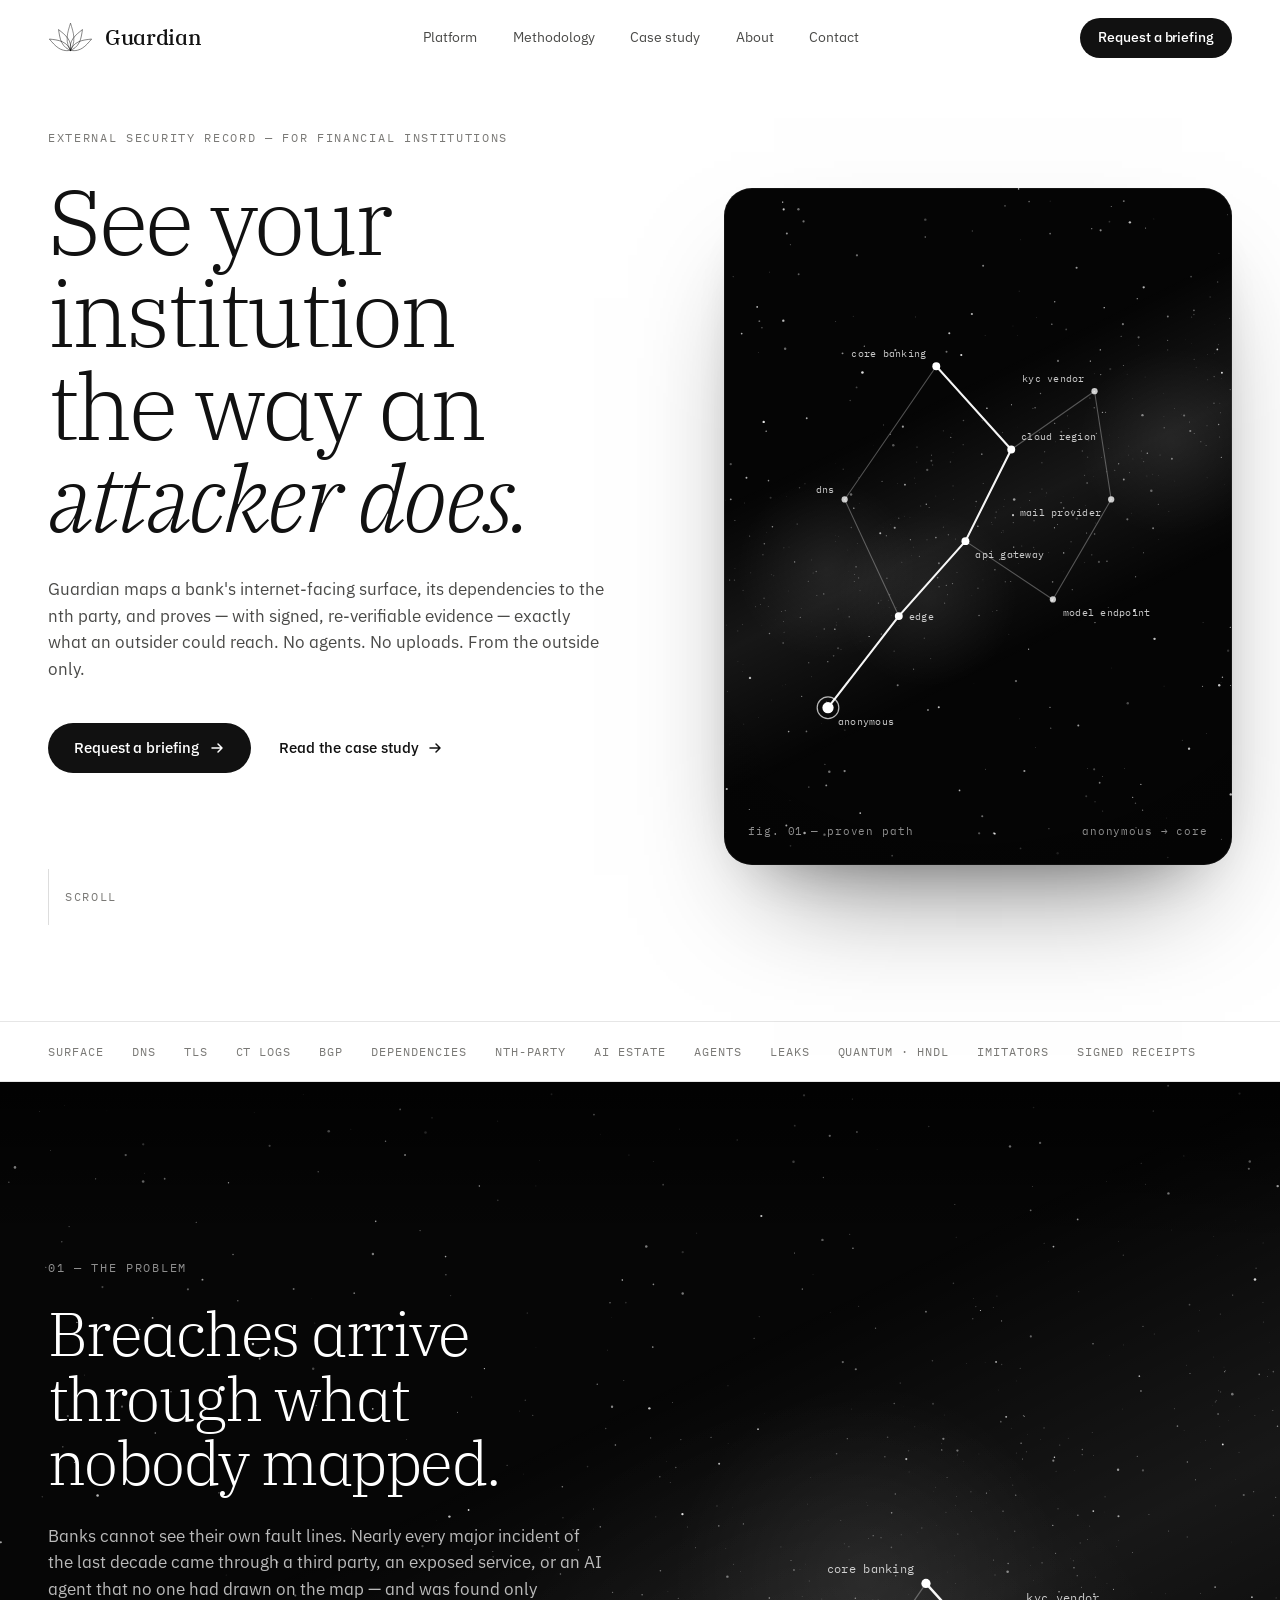
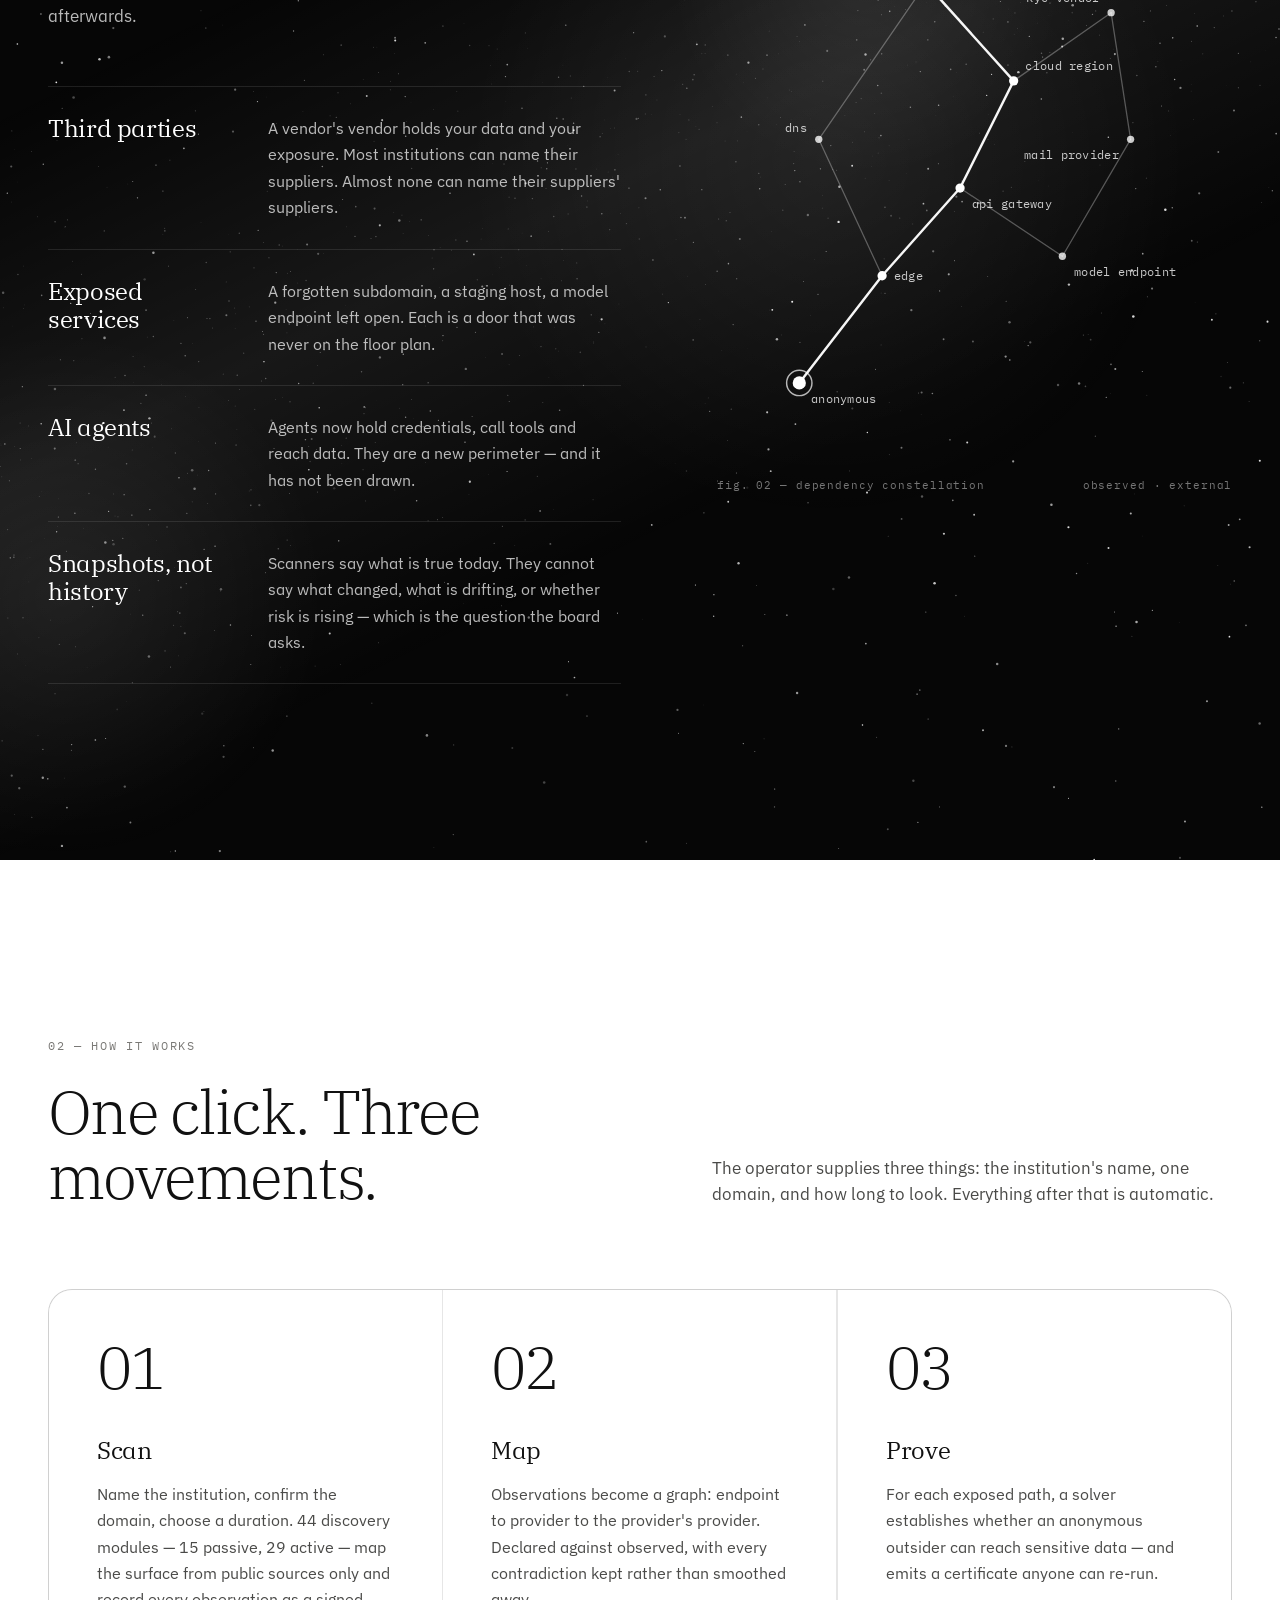
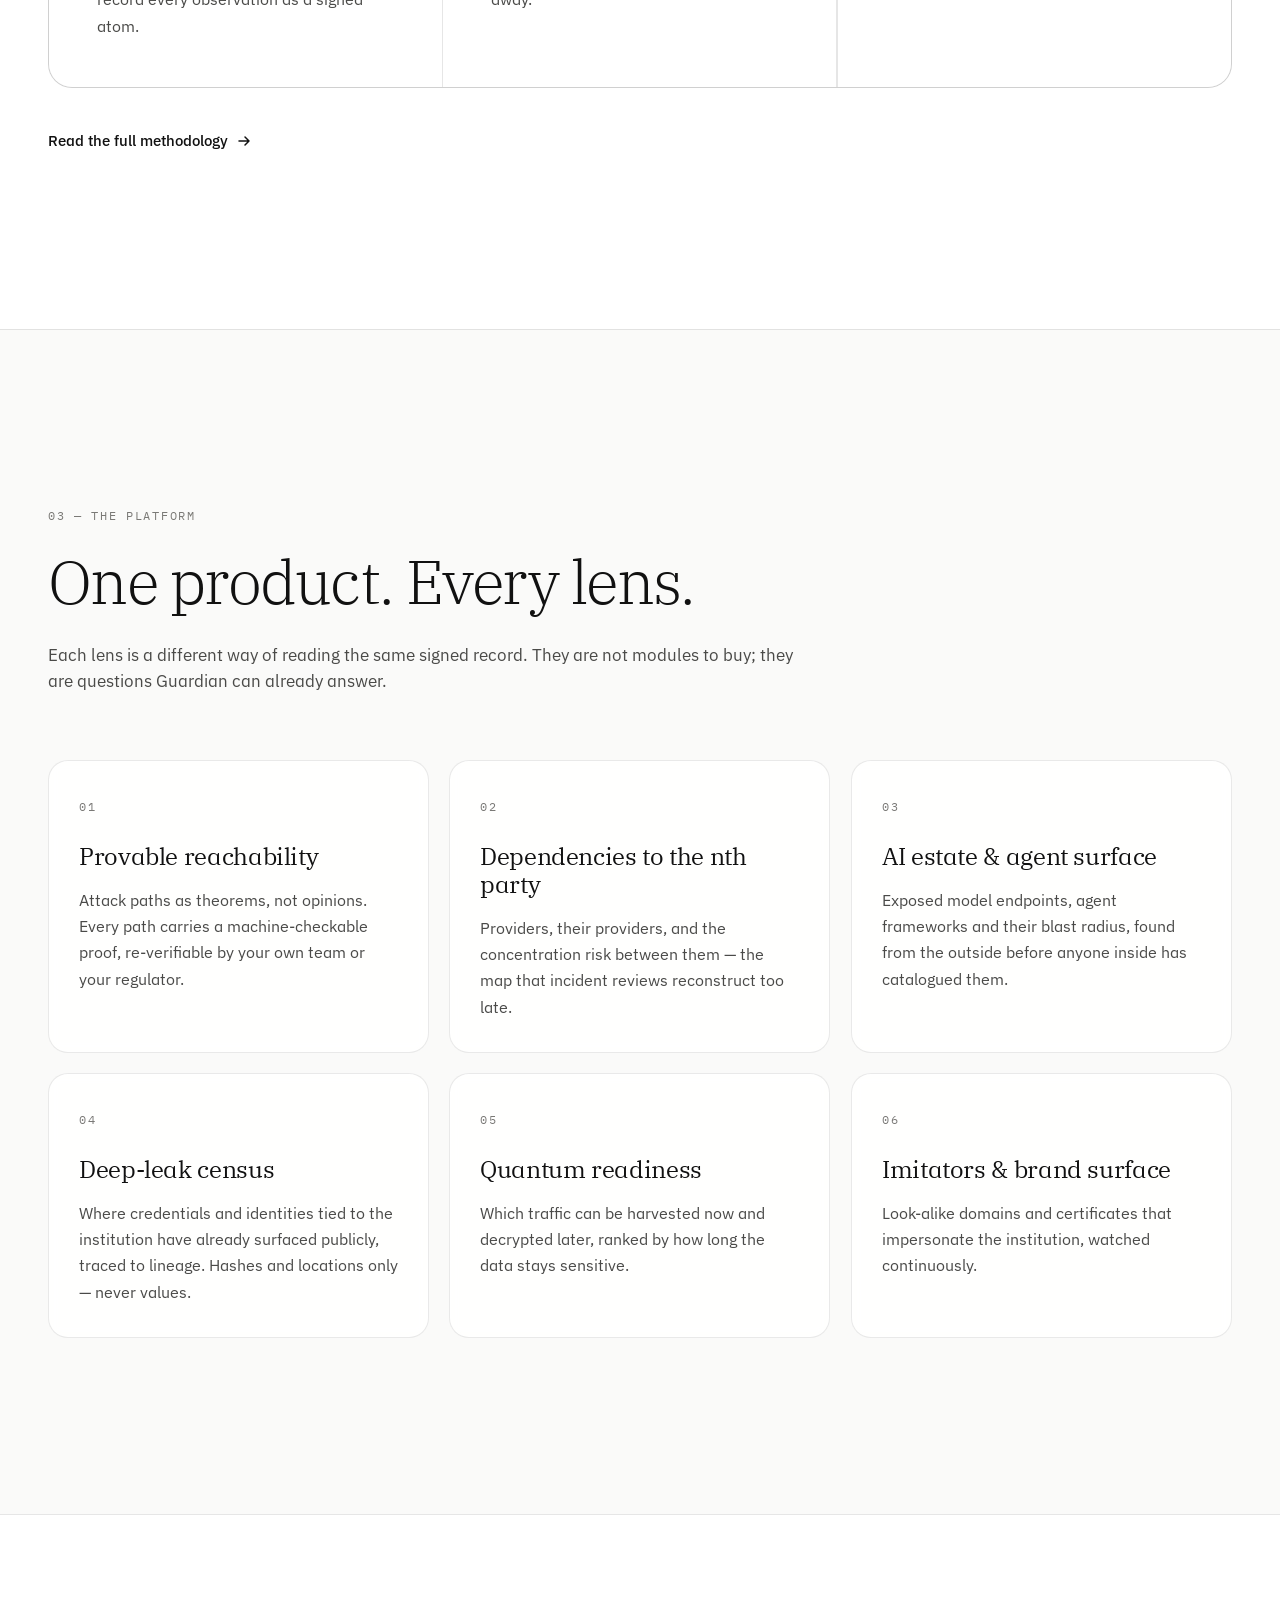
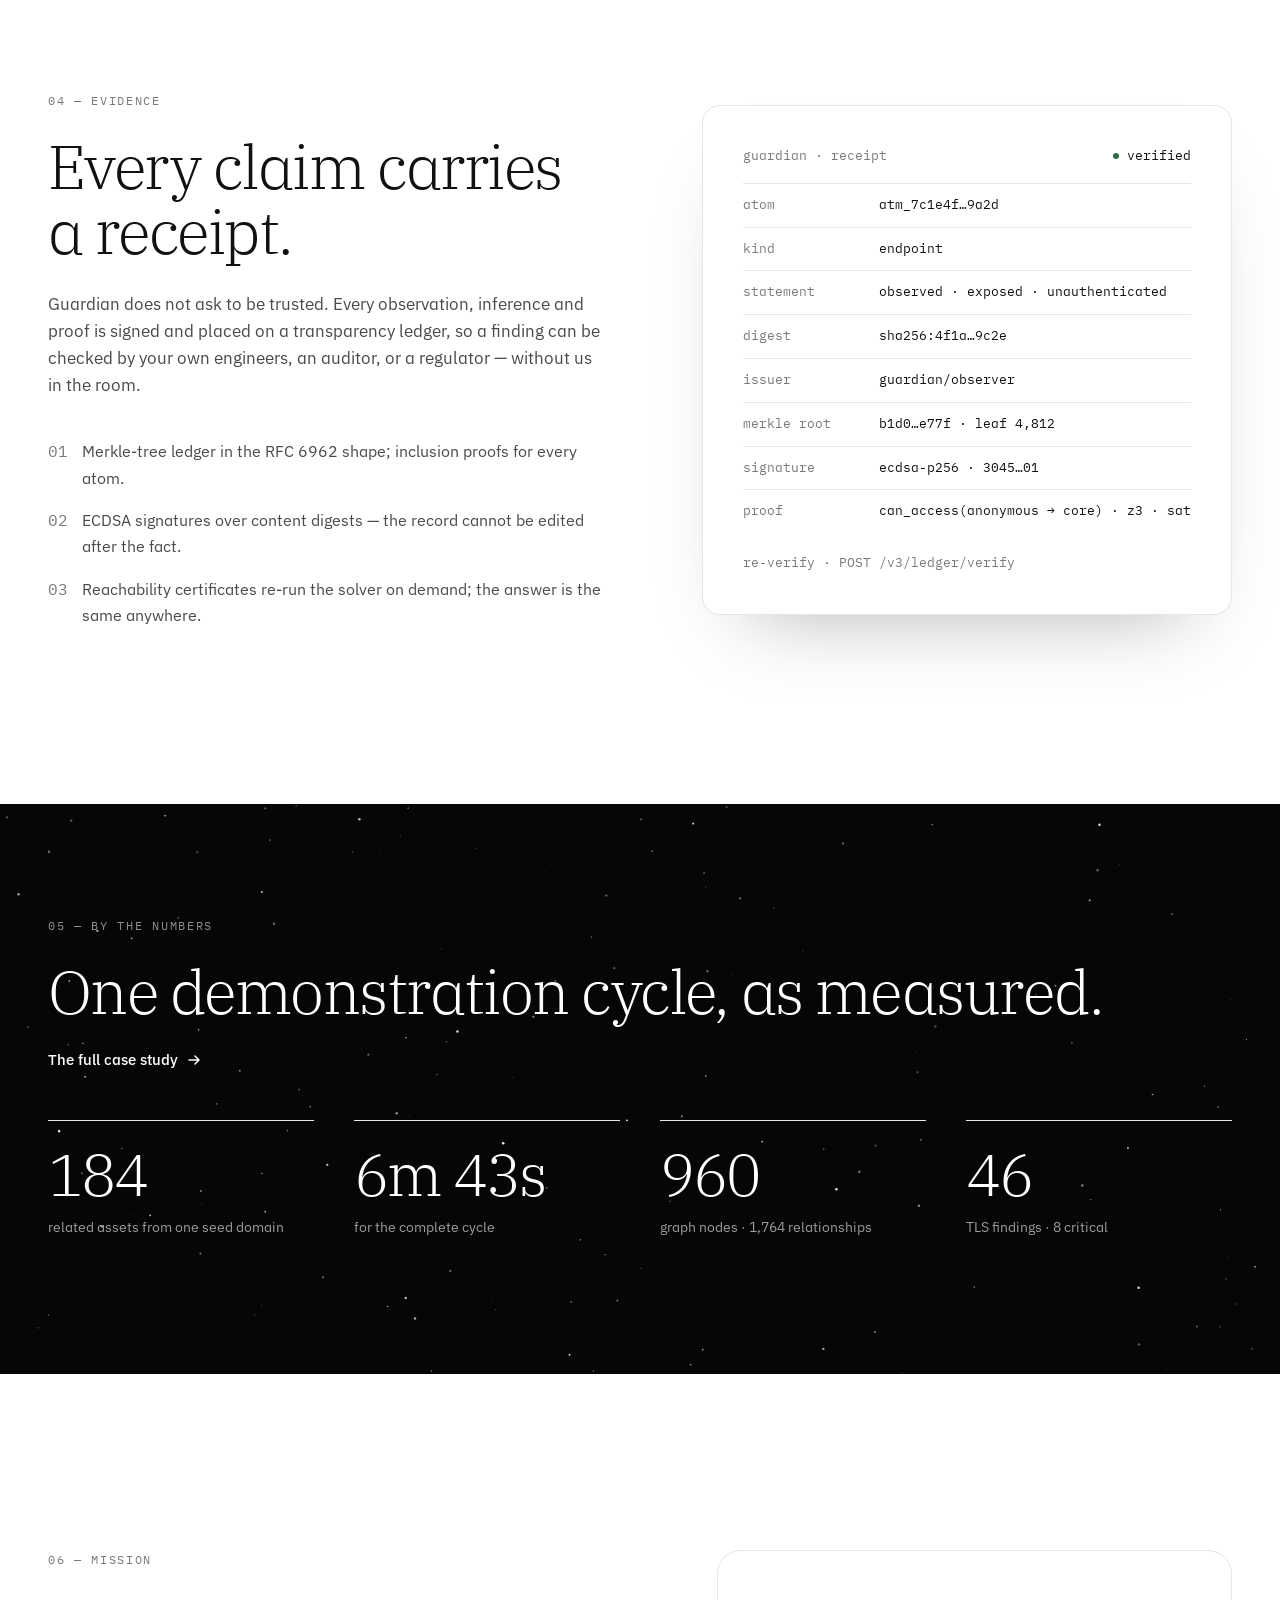
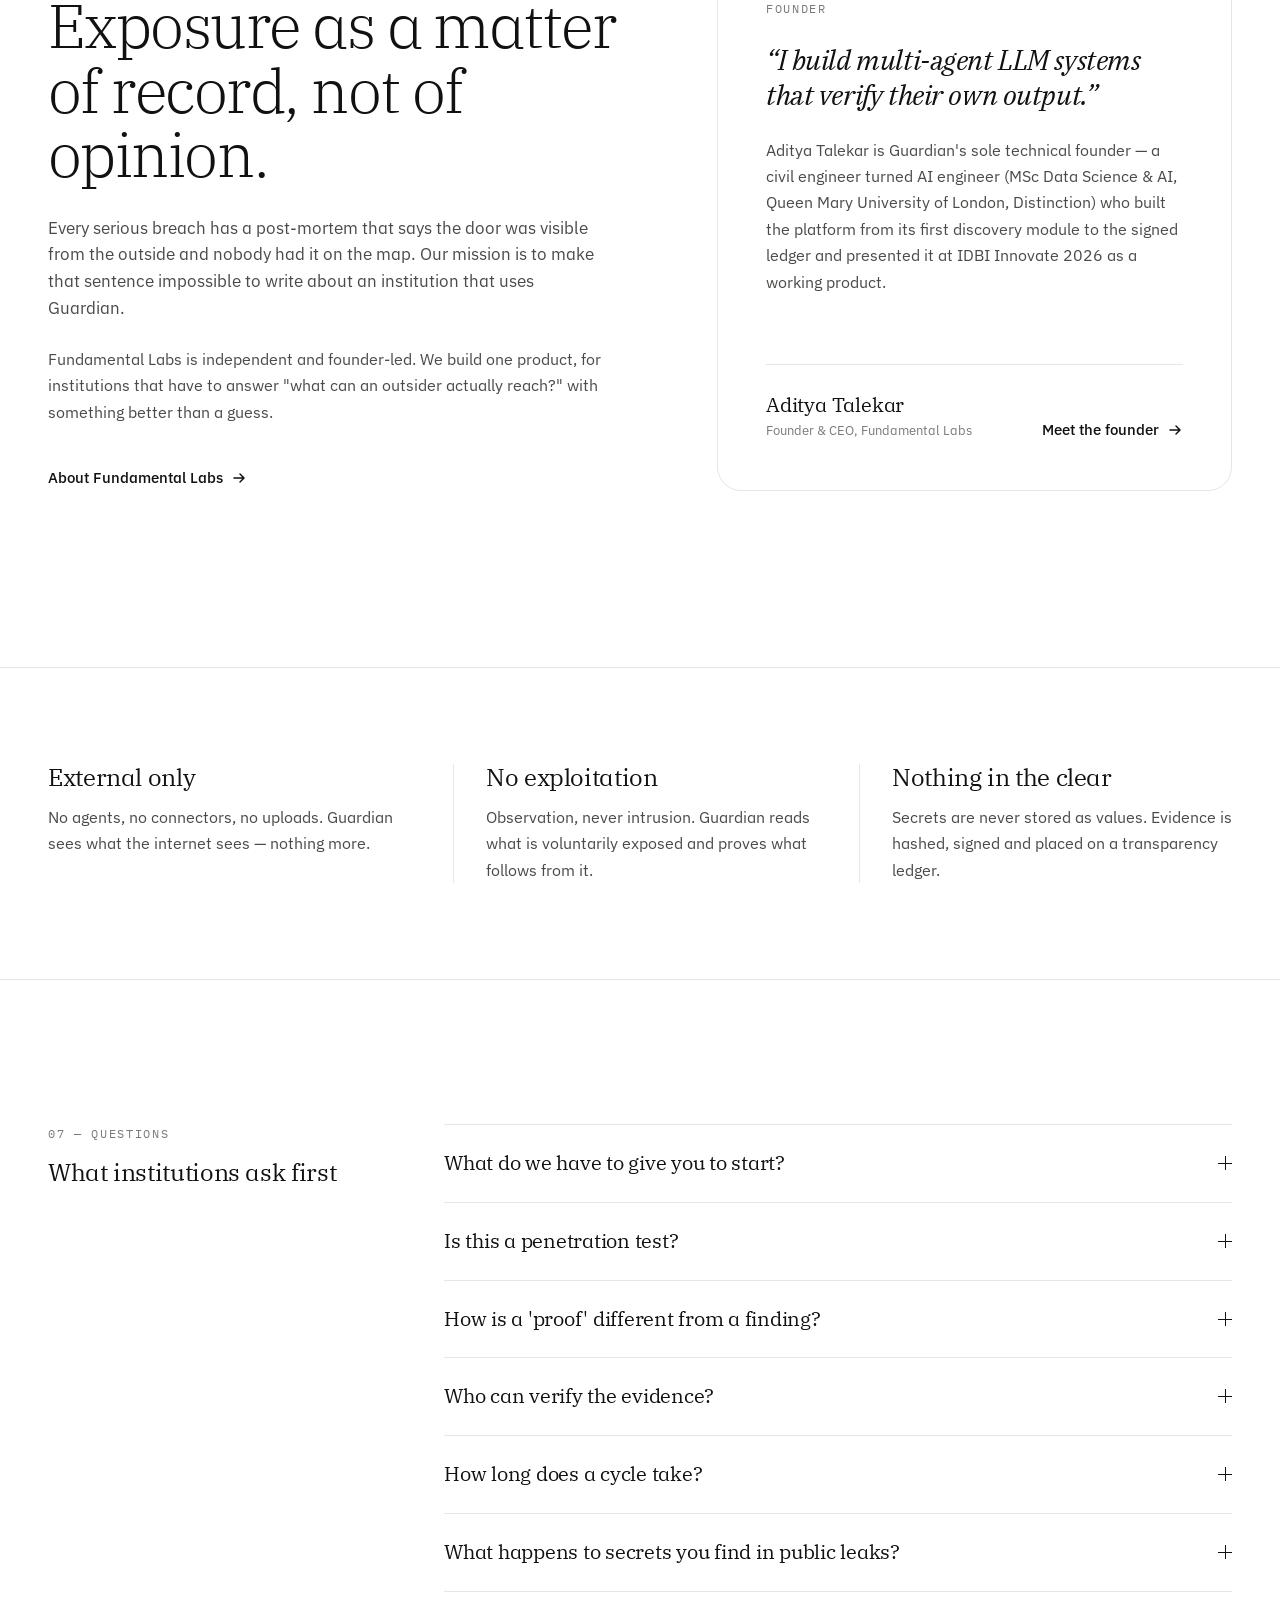
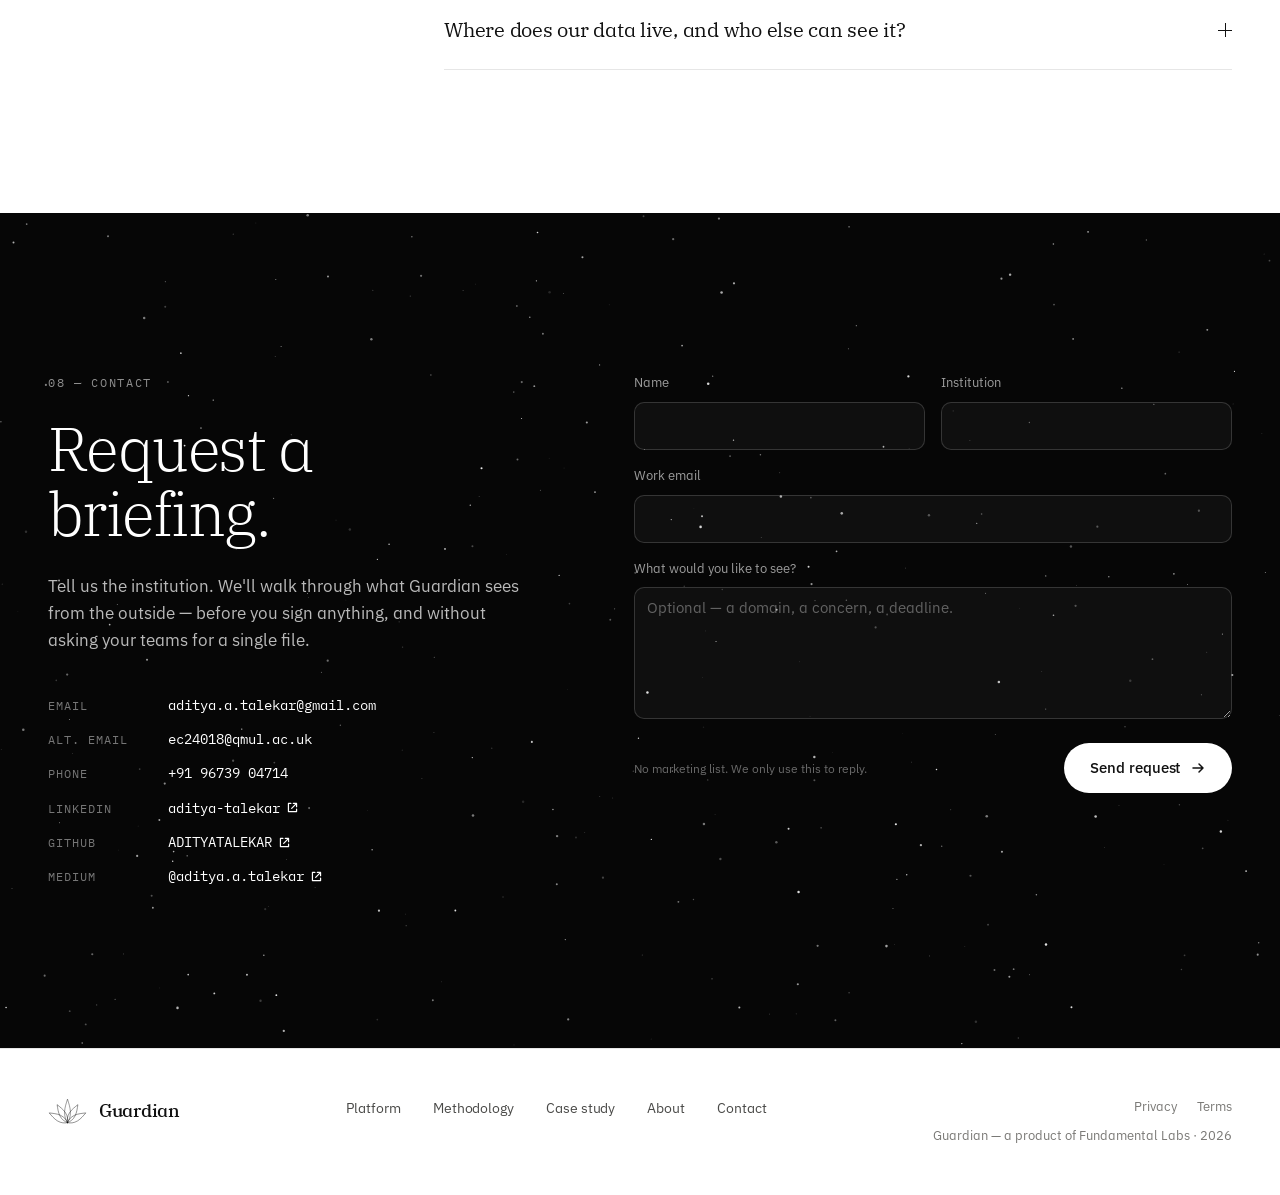
==== commit 10cd4669: "Publish website 2026-10-17T09:30Z" ====
--- a/about/index.html
+++ b/about/index.html
@@ -18,8 +18,8 @@
       href="https://fonts.googleapis.com/css2?family=IBM+Plex+Sans:wght@400;500;600;700&family=IBM+Plex+Mono:wght@400;500;600&family=IBM+Plex+Serif:ital,wght@0,300;0,400;0,500;0,600;1,300;1,400&display=swap"
       rel="stylesheet"
     />
-    <script type="module" crossorigin src="/assets/index-I11yUhb0.js"></script>
-    <link rel="stylesheet" crossorigin href="/assets/index-BB0zwN_D.css">
+    <script type="module" crossorigin src="/assets/index-B8_DApIH.js"></script>
+    <link rel="stylesheet" crossorigin href="/assets/index-2FZlnJsm.css">
   </head>
   <body>
     <div id="root"></div>
--- a/assets/index-2FZlnJsm.css
+++ b/assets/index-2FZlnJsm.css
@@ -0,0 +1 @@
+:root{--nav-w: 248px;--nav-collapsed-w: 60px;--rail-w: 244px;--drawer-w: 480px;--header-h: 60px;--content-max: 1200px;--font-sans: "IBM Plex Sans", ui-sans-serif, system-ui, -apple-system, sans-serif;--font-mono: "IBM Plex Mono", ui-monospace, "SFMono-Regular", Menlo, monospace;--font-serif: "IBM Plex Serif", ui-serif, Georgia, "Times New Roman", serif;--c-bg: 255 255 255;--c-canvas: 255 255 255;--c-page: 255 255 255;--c-surface: 255 255 255;--c-surface-2: 246 246 245;--c-surface-3: 237 237 235;--c-hover: 246 246 245;--c-line: 231 231 230;--c-line-strong: 214 213 210;--c-fg: 17 17 17;--c-fg-muted: 74 74 72;--c-fg-faint: 122 121 118;--c-fg-ghost: 168 167 163;--c-accent: 17 17 17;--c-accent-fg: 255 255 255;--c-focus: 17 17 17;--c-inverse: 17 17 17;--c-inverse-fg: 255 255 255;--c-sev-critical: 180 35 42;--c-sev-high: 181 106 27;--c-sev-medium: 154 123 20;--c-sev-low: 74 74 72;--c-sev-info: 122 121 118;--c-ok: 47 106 67;--c-warn: 154 123 20;--c-danger: 180 35 42;--st-observed: 74 74 72;--st-verified: 47 106 67;--st-attested: 90 75 122;--st-inferred: 154 123 20;--st-simulated: 122 121 118;--st-contradicted: 180 35 42;--st-unknown: 168 167 163;--as-observed: 74 74 72;--as-declared: 154 123 20;--as-both: 47 106 67;--as-contradicted: 180 35 42;--c-graph-edge: 214 213 210;--c-graph-node: 17 17 17;--shadow-hover: 0 1px 3px rgb(17 17 17 / .06);--shadow-pop: 0 10px 34px rgb(17 17 17 / .1), 0 0 0 1px rgb(17 17 17 / .04);color-scheme:light}:root[data-theme=dark]{--c-bg: 8 8 8;--c-canvas: 10 10 10;--c-page: 14 14 14;--c-surface: 18 18 18;--c-surface-2: 26 26 26;--c-surface-3: 36 36 36;--c-hover: 26 26 26;--c-line: 32 32 32;--c-line-strong: 52 52 52;--c-fg: 242 242 242;--c-fg-muted: 182 182 182;--c-fg-faint: 138 138 138;--c-fg-ghost: 96 96 96;--c-accent: 242 242 242;--c-accent-fg: 8 8 8;--c-focus: 242 242 242;--c-inverse: 242 242 242;--c-inverse-fg: 8 8 8;--c-sev-critical: 240 90 86;--c-sev-high: 232 146 64;--c-sev-medium: 214 178 74;--c-sev-low: 150 150 150;--c-sev-info: 138 138 138;--c-ok: 86 184 120;--c-warn: 214 178 74;--c-danger: 240 90 86;--st-observed: 150 150 150;--st-verified: 86 184 120;--st-attested: 168 142 224;--st-inferred: 214 178 74;--st-simulated: 138 138 138;--st-contradicted: 240 90 86;--st-unknown: 96 96 96;--as-observed: 150 150 150;--as-declared: 214 178 74;--as-both: 86 184 120;--as-contradicted: 240 90 86;--c-graph-edge: 52 52 52;--c-graph-node: 242 242 242;--shadow-hover: 0 1px 3px rgb(0 0 0 / .6);--shadow-pop: 0 16px 48px rgb(0 0 0 / .7), 0 0 0 1px rgb(255 255 255 / .06);color-scheme:dark}*,:before,:after{box-sizing:border-box;border-width:0;border-style:solid;border-color:#e5e7eb}:before,:after{--tw-content: ""}html,:host{line-height:1.5;-webkit-text-size-adjust:100%;-moz-tab-size:4;-o-tab-size:4;tab-size:4;font-family:var(--font-sans),ui-sans-serif,system-ui,sans-serif;font-feature-settings:normal;font-variation-settings:normal;-webkit-tap-highlight-color:transparent}body{margin:0;line-height:inherit}hr{height:0;color:inherit;border-top-width:1px}abbr:where([title]){-webkit-text-decoration:underline dotted;text-decoration:underline dotted}h1,h2,h3,h4,h5,h6{font-size:inherit;font-weight:inherit}a{color:inherit;text-decoration:inherit}b,strong{font-weight:bolder}code,kbd,samp,pre{font-family:var(--font-mono),ui-monospace,SFMono-Regular,Menlo,monospace;font-feature-settings:normal;font-variation-settings:normal;font-size:1em}small{font-size:80%}sub,sup{font-size:75%;line-height:0;position:relative;vertical-align:baseline}sub{bottom:-.25em}sup{top:-.5em}table{text-indent:0;border-color:inherit;border-collapse:collapse}button,input,optgroup,select,textarea{font-family:inherit;font-feature-settings:inherit;font-variation-settings:inherit;font-size:100%;font-weight:inherit;line-height:inherit;letter-spacing:inherit;color:inherit;margin:0;padding:0}button,select{text-transform:none}button,input:where([type=button]),input:where([type=reset]),input:where([type=submit]){-webkit-appearance:button;background-color:transparent;background-image:none}:-moz-focusring{outline:auto}:-moz-ui-invalid{box-shadow:none}progress{vertical-align:baseline}::-webkit-inner-spin-button,::-webkit-outer-spin-button{height:auto}[type=search]{-webkit-appearance:textfield;outline-offset:-2px}::-webkit-search-decoration{-webkit-appearance:none}::-webkit-file-upload-button{-webkit-appearance:button;font:inherit}summary{display:list-item}blockquote,dl,dd,h1,h2,h3,h4,h5,h6,hr,figure,p,pre{margin:0}fieldset{margin:0;padding:0}legend{padding:0}ol,ul,menu{list-style:none;margin:0;padding:0}dialog{padding:0}textarea{resize:vertical}input::-moz-placeholder,textarea::-moz-placeholder{opacity:1;color:#9ca3af}input::placeholder,textarea::placeholder{opacity:1;color:#9ca3af}button,[role=button]{cursor:pointer}:disabled{cursor:default}img,svg,video,canvas,audio,iframe,embed,object{display:block;vertical-align:middle}img,video{max-width:100%;height:auto}[hidden]{display:none}html,body,#root{height:100%}body{--tw-bg-opacity: 1;background-color:rgb(var(--c-bg) / var(--tw-bg-opacity));font-family:var(--font-sans),ui-sans-serif,system-ui,sans-serif;--tw-text-opacity: 1;color:rgb(var(--c-fg) / var(--tw-text-opacity));font-size:14px;line-height:1.6;font-feature-settings:"ss01","tnum";-webkit-font-smoothing:antialiased;-moz-osx-font-smoothing:grayscale}*{--tw-border-opacity: 1;border-color:rgb(var(--c-line) / var(--tw-border-opacity))}h1,h2{font-family:var(--font-serif),ui-serif,Georgia,serif;letter-spacing:-.01em}h3{font-family:var(--font-serif),ui-serif,Georgia,serif;letter-spacing:-.005em}code,kbd,samp,pre,.mono{font-family:var(--font-mono),ui-monospace,SFMono-Regular,Menlo,monospace}::-moz-selection{background:rgb(var(--c-accent) / .14);color:rgb(var(--c-fg))}::selection{background:rgb(var(--c-accent) / .14);color:rgb(var(--c-fg))}:focus-visible{outline:2px solid rgb(var(--c-focus));outline-offset:2px}button{-webkit-user-select:none;-moz-user-select:none;user-select:none}input,select,textarea{border-radius:6px;border-width:1px;--tw-border-opacity: 1;border-color:rgb(var(--c-line-strong) / var(--tw-border-opacity));--tw-bg-opacity: 1;background-color:rgb(var(--c-surface) / var(--tw-bg-opacity));padding-left:.75rem;padding-right:.75rem;font-size:14px;line-height:1.6;--tw-text-opacity: 1;color:rgb(var(--c-fg) / var(--tw-text-opacity));transition:border-color .14s ease-out,box-shadow .14s ease-out}input:not([type=checkbox]):not([type=radio]),select{height:38px}textarea{padding-top:.5rem;padding-bottom:.5rem;line-height:1.6}input:focus,select:focus,textarea:focus{outline:2px solid transparent;outline-offset:2px;border-color:rgb(var(--c-focus));box-shadow:0 0 0 1px rgb(var(--c-focus))}input::-moz-placeholder,textarea::-moz-placeholder{--tw-text-opacity: 1;color:rgb(var(--c-fg-ghost) / var(--tw-text-opacity))}input::placeholder,textarea::placeholder{--tw-text-opacity: 1;color:rgb(var(--c-fg-ghost) / var(--tw-text-opacity))}input[type=checkbox]{height:1rem;width:1rem;border-radius:4px;accent-color:rgb(var(--c-accent))}select{-webkit-appearance:none;-moz-appearance:none;appearance:none;background-repeat:no-repeat;padding-right:2rem;background-image:url("data:image/svg+xml;utf8,<svg xmlns='http://www.w3.org/2000/svg' width='12' height='12' viewBox='0 0 24 24' fill='none' stroke='%23787774' stroke-width='2' stroke-linecap='round' stroke-linejoin='round'><path d='m6 9 6 6 6-6'/></svg>");background-position:right 11px center}::-webkit-scrollbar{width:10px;height:10px}::-webkit-scrollbar-thumb{background:rgb(var(--c-line-strong));border-radius:10px;border:3px solid transparent;background-clip:padding-box}::-webkit-scrollbar-thumb:hover{background:rgb(var(--c-fg-ghost));background-clip:padding-box;border:3px solid transparent}::-webkit-scrollbar-track{background:transparent}*{scrollbar-width:thin;scrollbar-color:rgb(var(--c-line-strong)) transparent}@media(prefers-reduced-motion:reduce){*,*:before,*:after{animation-duration:.01ms!important;animation-iteration-count:1!important;transition-duration:.01ms!important}}*,:before,:after{--tw-border-spacing-x: 0;--tw-border-spacing-y: 0;--tw-translate-x: 0;--tw-translate-y: 0;--tw-rotate: 0;--tw-skew-x: 0;--tw-skew-y: 0;--tw-scale-x: 1;--tw-scale-y: 1;--tw-pan-x: ;--tw-pan-y: ;--tw-pinch-zoom: ;--tw-scroll-snap-strictness: proximity;--tw-gradient-from-position: ;--tw-gradient-via-position: ;--tw-gradient-to-position: ;--tw-ordinal: ;--tw-slashed-zero: ;--tw-numeric-figure: ;--tw-numeric-spacing: ;--tw-numeric-fraction: ;--tw-ring-inset: ;--tw-ring-offset-width: 0px;--tw-ring-offset-color: #fff;--tw-ring-color: rgb(59 130 246 / .5);--tw-ring-offset-shadow: 0 0 #0000;--tw-ring-shadow: 0 0 #0000;--tw-shadow: 0 0 #0000;--tw-shadow-colored: 0 0 #0000;--tw-blur: ;--tw-brightness: ;--tw-contrast: ;--tw-grayscale: ;--tw-hue-rotate: ;--tw-invert: ;--tw-saturate: ;--tw-sepia: ;--tw-drop-shadow: ;--tw-backdrop-blur: ;--tw-backdrop-brightness: ;--tw-backdrop-contrast: ;--tw-backdrop-grayscale: ;--tw-backdrop-hue-rotate: ;--tw-backdrop-invert: ;--tw-backdrop-opacity: ;--tw-backdrop-saturate: ;--tw-backdrop-sepia: ;--tw-contain-size: ;--tw-contain-layout: ;--tw-contain-paint: ;--tw-contain-style: }::backdrop{--tw-border-spacing-x: 0;--tw-border-spacing-y: 0;--tw-translate-x: 0;--tw-translate-y: 0;--tw-rotate: 0;--tw-skew-x: 0;--tw-skew-y: 0;--tw-scale-x: 1;--tw-scale-y: 1;--tw-pan-x: ;--tw-pan-y: ;--tw-pinch-zoom: ;--tw-scroll-snap-strictness: proximity;--tw-gradient-from-position: ;--tw-gradient-via-position: ;--tw-gradient-to-position: ;--tw-ordinal: ;--tw-slashed-zero: ;--tw-numeric-figure: ;--tw-numeric-spacing: ;--tw-numeric-fraction: ;--tw-ring-inset: ;--tw-ring-offset-width: 0px;--tw-ring-offset-color: #fff;--tw-ring-color: rgb(59 130 246 / .5);--tw-ring-offset-shadow: 0 0 #0000;--tw-ring-shadow: 0 0 #0000;--tw-shadow: 0 0 #0000;--tw-shadow-colored: 0 0 #0000;--tw-blur: ;--tw-brightness: ;--tw-contrast: ;--tw-grayscale: ;--tw-hue-rotate: ;--tw-invert: ;--tw-saturate: ;--tw-sepia: ;--tw-drop-shadow: ;--tw-backdrop-blur: ;--tw-backdrop-brightness: ;--tw-backdrop-contrast: ;--tw-backdrop-grayscale: ;--tw-backdrop-hue-rotate: ;--tw-backdrop-invert: ;--tw-backdrop-opacity: ;--tw-backdrop-saturate: ;--tw-backdrop-sepia: ;--tw-contain-size: ;--tw-contain-layout: ;--tw-contain-paint: ;--tw-contain-style: }.container{width:100%}@media(min-width:640px){.container{max-width:640px}}@media(min-width:768px){.container{max-width:768px}}@media(min-width:1024px){.container{max-width:1024px}}@media(min-width:1280px){.container{max-width:1280px}}@media(min-width:1536px){.container{max-width:1536px}}.mono{font-family:var(--font-mono),ui-monospace,SFMono-Regular,Menlo,monospace;font-size:12px;line-height:18px}.card{border-radius:8px;border-width:1px;--tw-border-opacity: 1;border-color:rgb(var(--c-line) / var(--tw-border-opacity));--tw-bg-opacity: 1;background-color:rgb(var(--c-surface) / var(--tw-bg-opacity))}.card-clickable{border-radius:8px;border-width:1px;--tw-border-opacity: 1;border-color:rgb(var(--c-line) / var(--tw-border-opacity));--tw-bg-opacity: 1;background-color:rgb(var(--c-surface) / var(--tw-bg-opacity));transition-property:box-shadow;transition-duration:.15s;transition-timing-function:cubic-bezier(0,0,.2,1)}.card-clickable:hover{--tw-shadow: var(--shadow-hover);--tw-shadow-colored: var(--shadow-hover);box-shadow:var(--tw-ring-offset-shadow, 0 0 #0000),var(--tw-ring-shadow, 0 0 #0000),var(--tw-shadow);--tw-shadow-color: rgb(var(--c-hover) / 1);--tw-shadow: var(--tw-shadow-colored)}.page-title{font-family:var(--font-serif),ui-serif,Georgia,serif;font-size:28px;line-height:34px;font-weight:600;--tw-text-opacity: 1;color:rgb(var(--c-fg) / var(--tw-text-opacity));letter-spacing:-.01em}.section-title{font-family:var(--font-serif),ui-serif,Georgia,serif;font-size:18px;line-height:26px;font-weight:600;--tw-text-opacity: 1;color:rgb(var(--c-fg) / var(--tw-text-opacity));letter-spacing:-.005em}.label-mono{font-family:var(--font-sans),ui-sans-serif,system-ui,sans-serif;font-size:11px;line-height:16px;font-weight:500;letter-spacing:.04em;--tw-text-opacity: 1;color:rgb(var(--c-fg-faint) / var(--tw-text-opacity))}.meta{font-size:11px;line-height:16px;--tw-text-opacity: 1;color:rgb(var(--c-fg-faint) / var(--tw-text-opacity))}.meaning{font-size:12px;line-height:18px;--tw-text-opacity: 1;color:rgb(var(--c-fg-faint) / var(--tw-text-opacity))}.link{cursor:pointer;--tw-text-opacity: 1;color:rgb(var(--c-accent) / var(--tw-text-opacity));text-decoration-line:underline;text-decoration-color:rgb(var(--c-fg-ghost) / 1);text-underline-offset:2px}.link:hover{text-decoration-color:rgb(var(--c-fg) / 1)}.row-click{cursor:pointer;transition-property:color,background-color,border-color,text-decoration-color,fill,stroke;transition-duration:.15s;transition-timing-function:cubic-bezier(0,0,.2,1)}.row-click:hover{--tw-bg-opacity: 1;background-color:rgb(var(--c-surface-2) / var(--tw-bg-opacity))}.hairline-rows>*+*{border-top-width:1px;--tw-border-opacity: 1;border-color:rgb(var(--c-line) / var(--tw-border-opacity))}.stack{display:flex;flex-direction:column;gap:2.5rem}.stack>*+*{border-top-width:1px;--tw-border-opacity: 1;border-color:rgb(var(--c-line) / var(--tw-border-opacity));padding-top:2.5rem}.pulse-dot{animation:pulse-dot 1.6s ease-in-out infinite}@keyframes pulse-dot{0%,to{opacity:1}50%{opacity:.35}}.sr-only{position:absolute;width:1px;height:1px;padding:0;margin:-1px;overflow:hidden;clip:rect(0,0,0,0);white-space:nowrap;border-width:0}.pointer-events-none{pointer-events:none}.\!visible{visibility:visible!important}.visible{visibility:visible}.static{position:static}.fixed{position:fixed}.absolute{position:absolute}.relative{position:relative}.sticky{position:sticky}.inset-0{inset:0}.inset-x-0{left:0;right:0}.-left-\[22px\]{left:-22px}.-left-\[3\.5px\]{left:-3.5px}.bottom-0{bottom:0}.bottom-10{bottom:2.5rem}.bottom-3{bottom:.75rem}.bottom-6{bottom:1.5rem}.left-0{left:0}.left-2{left:.5rem}.left-3{left:.75rem}.right-0{right:0}.right-3{right:.75rem}.right-6{right:1.5rem}.top-0{top:0}.top-11{top:2.75rem}.top-2{top:.5rem}.top-3{top:.75rem}.top-6{top:1.5rem}.top-\[6px\]{top:6px}.z-20{z-index:20}.z-30{z-index:30}.z-40{z-index:40}.z-50{z-index:50}.z-\[1\]{z-index:1}.m-0{margin:0}.-mx-3{margin-left:-.75rem;margin-right:-.75rem}.-my-3{margin-top:-.75rem;margin-bottom:-.75rem}.mx-1{margin-left:.25rem;margin-right:.25rem}.mx-1\.5{margin-left:.375rem;margin-right:.375rem}.mx-2{margin-left:.5rem;margin-right:.5rem}.mx-2\.5{margin-left:.625rem;margin-right:.625rem}.mx-auto{margin-left:auto;margin-right:auto}.my-1{margin-top:.25rem;margin-bottom:.25rem}.my-14{margin-top:3.5rem;margin-bottom:3.5rem}.my-8{margin-top:2rem;margin-bottom:2rem}.-mb-px{margin-bottom:-1px}.-mr-1{margin-right:-.25rem}.-mr-1\.5{margin-right:-.375rem}.-mt-1{margin-top:-.25rem}.-mt-1\.5{margin-top:-.375rem}.-mt-2{margin-top:-.5rem}.mb-1{margin-bottom:.25rem}.mb-1\.5{margin-bottom:.375rem}.mb-10{margin-bottom:2.5rem}.mb-2{margin-bottom:.5rem}.mb-2\.5{margin-bottom:.625rem}.mb-3{margin-bottom:.75rem}.mb-3\.5{margin-bottom:.875rem}.mb-4{margin-bottom:1rem}.mb-5{margin-bottom:1.25rem}.mb-6{margin-bottom:1.5rem}.mb-8{margin-bottom:2rem}.ml-1{margin-left:.25rem}.ml-2{margin-left:.5rem}.ml-auto{margin-left:auto}.mt-0{margin-top:0}.mt-0\.5{margin-top:.125rem}.mt-1{margin-top:.25rem}.mt-1\.5{margin-top:.375rem}.mt-10{margin-top:2.5rem}.mt-12{margin-top:3rem}.mt-14{margin-top:3.5rem}.mt-16{margin-top:4rem}.mt-2{margin-top:.5rem}.mt-2\.5{margin-top:.625rem}.mt-20{margin-top:5rem}.mt-24{margin-top:6rem}.mt-3{margin-top:.75rem}.mt-4{margin-top:1rem}.mt-5{margin-top:1.25rem}.mt-6{margin-top:1.5rem}.mt-7{margin-top:1.75rem}.mt-8{margin-top:2rem}.block{display:block}.inline-block{display:inline-block}.inline{display:inline}.flex{display:flex}.inline-flex{display:inline-flex}.table{display:table}.grid{display:grid}.contents{display:contents}.hidden{display:none}.aspect-\[3\/4\]{aspect-ratio:3/4}.aspect-square{aspect-ratio:1 / 1}.h-1{height:.25rem}.h-1\.5{height:.375rem}.h-10{height:2.5rem}.h-12{height:3rem}.h-14{height:3.5rem}.h-2{height:.5rem}.h-2\.5{height:.625rem}.h-3{height:.75rem}.h-3\.5{height:.875rem}.h-4{height:1rem}.h-40{height:10rem}.h-5{height:1.25rem}.h-6{height:1.5rem}.h-7{height:1.75rem}.h-8{height:2rem}.h-9{height:2.25rem}.h-\[76px\]{height:76px}.h-auto{height:auto}.h-full{height:100%}.h-header{height:var(--header-h)}.h-px{height:1px}.h-screen{height:100vh}.max-h-56{max-height:14rem}.max-h-\[64vh\]{max-height:64vh}.max-h-\[72vh\]{max-height:72vh}.max-h-\[76vh\]{max-height:76vh}.max-h-\[calc\(100vh-96px\)\]{max-height:calc(100vh - 96px)}.min-h-0{min-height:0px}.min-h-\[100svh\]{min-height:100svh}.min-h-\[44px\]{min-height:44px}.min-h-screen{min-height:100vh}.w-1{width:.25rem}.w-1\.5{width:.375rem}.w-1\/3{width:33.333333%}.w-10{width:2.5rem}.w-16{width:4rem}.w-2{width:.5rem}.w-2\.5{width:.625rem}.w-20{width:5rem}.w-3{width:.75rem}.w-3\.5{width:.875rem}.w-32{width:8rem}.w-4{width:1rem}.w-6{width:1.5rem}.w-8{width:2rem}.w-80{width:20rem}.w-full{width:100%}.w-nav{width:var(--nav-w)}.w-nav-collapsed{width:var(--nav-collapsed-w)}.w-px{width:1px}.w-rail{width:var(--rail-w)}.min-w-0{min-width:0px}.min-w-\[160px\]{min-width:160px}.min-w-\[180px\]{min-width:180px}.min-w-\[200px\]{min-width:200px}.min-w-\[220px\]{min-width:220px}.max-w-2xl{max-width:42rem}.max-w-3xl{max-width:48rem}.max-w-4xl{max-width:56rem}.max-w-\[1120px\]{max-width:1120px}.max-w-\[1200px\]{max-width:1200px}.max-w-\[220px\]{max-width:220px}.max-w-\[260px\]{max-width:260px}.max-w-\[480px\]{max-width:480px}.max-w-\[560px\]{max-width:560px}.max-w-\[60\%\]{max-width:60%}.max-w-\[620px\]{max-width:620px}.max-w-\[640px\]{max-width:640px}.max-w-\[680px\]{max-width:680px}.max-w-\[760px\]{max-width:760px}.max-w-\[920px\]{max-width:920px}.max-w-\[calc\(100vw-48px\)\]{max-width:calc(100vw - 48px)}.max-w-content{max-width:var(--content-max)}.max-w-full{max-width:100%}.max-w-md{max-width:28rem}.max-w-sm{max-width:24rem}.max-w-xl{max-width:36rem}.flex-1{flex:1 1 0%}.shrink-0{flex-shrink:0}.border-collapse{border-collapse:collapse}.-translate-y-\[6px\]{--tw-translate-y: -6px;transform:translate(var(--tw-translate-x),var(--tw-translate-y)) rotate(var(--tw-rotate)) skew(var(--tw-skew-x)) skewY(var(--tw-skew-y)) scaleX(var(--tw-scale-x)) scaleY(var(--tw-scale-y))}.translate-x-0{--tw-translate-x: 0px;transform:translate(var(--tw-translate-x),var(--tw-translate-y)) rotate(var(--tw-rotate)) skew(var(--tw-skew-x)) skewY(var(--tw-skew-y)) scaleX(var(--tw-scale-x)) scaleY(var(--tw-scale-y))}.translate-x-full{--tw-translate-x: 100%;transform:translate(var(--tw-translate-x),var(--tw-translate-y)) rotate(var(--tw-rotate)) skew(var(--tw-skew-x)) skewY(var(--tw-skew-y)) scaleX(var(--tw-scale-x)) scaleY(var(--tw-scale-y))}.translate-y-\[6px\]{--tw-translate-y: 6px;transform:translate(var(--tw-translate-x),var(--tw-translate-y)) rotate(var(--tw-rotate)) skew(var(--tw-skew-x)) skewY(var(--tw-skew-y)) scaleX(var(--tw-scale-x)) scaleY(var(--tw-scale-y))}.-rotate-45{--tw-rotate: -45deg;transform:translate(var(--tw-translate-x),var(--tw-translate-y)) rotate(var(--tw-rotate)) skew(var(--tw-skew-x)) skewY(var(--tw-skew-y)) scaleX(var(--tw-scale-x)) scaleY(var(--tw-scale-y))}.rotate-45{--tw-rotate: 45deg;transform:translate(var(--tw-translate-x),var(--tw-translate-y)) rotate(var(--tw-rotate)) skew(var(--tw-skew-x)) skewY(var(--tw-skew-y)) scaleX(var(--tw-scale-x)) scaleY(var(--tw-scale-y))}.transform{transform:translate(var(--tw-translate-x),var(--tw-translate-y)) rotate(var(--tw-rotate)) skew(var(--tw-skew-x)) skewY(var(--tw-skew-y)) scaleX(var(--tw-scale-x)) scaleY(var(--tw-scale-y))}@keyframes pulse{50%{opacity:.5}}.animate-pulse{animation:pulse 2s cubic-bezier(.4,0,.6,1) infinite}@keyframes spin{to{transform:rotate(360deg)}}.animate-spin{animation:spin 1s linear infinite}.cursor-grab{cursor:grab}.cursor-pointer{cursor:pointer}.touch-none{touch-action:none}.select-none{-webkit-user-select:none;-moz-user-select:none;user-select:none}.resize{resize:both}.scroll-mt-16{scroll-margin-top:4rem}.list-decimal{list-style-type:decimal}.list-disc{list-style-type:disc}.list-none{list-style-type:none}.columns-2{-moz-columns:2;columns:2}.grid-cols-1{grid-template-columns:repeat(1,minmax(0,1fr))}.grid-cols-2{grid-template-columns:repeat(2,minmax(0,1fr))}.grid-cols-\[1fr_auto\]{grid-template-columns:1fr auto}.grid-cols-\[22px_1fr\]{grid-template-columns:22px 1fr}.grid-cols-\[84px_1fr\]{grid-template-columns:84px 1fr}.grid-cols-\[auto_1fr_auto_1fr\]{grid-template-columns:auto 1fr auto 1fr}.grid-cols-\[minmax\(104px\,auto\)_1fr\]{grid-template-columns:minmax(104px,auto) 1fr}.flex-row-reverse{flex-direction:row-reverse}.flex-col{flex-direction:column}.flex-wrap{flex-wrap:wrap}.items-start{align-items:flex-start}.items-end{align-items:flex-end}.items-center{align-items:center}.items-baseline{align-items:baseline}.justify-start{justify-content:flex-start}.justify-end{justify-content:flex-end}.justify-center{justify-content:center}.justify-between{justify-content:space-between}.gap-0{gap:0px}.gap-0\.5{gap:.125rem}.gap-1{gap:.25rem}.gap-1\.5{gap:.375rem}.gap-10{gap:2.5rem}.gap-12{gap:3rem}.gap-16{gap:4rem}.gap-2{gap:.5rem}.gap-2\.5{gap:.625rem}.gap-3{gap:.75rem}.gap-4{gap:1rem}.gap-5{gap:1.25rem}.gap-6{gap:1.5rem}.gap-7{gap:1.75rem}.gap-8{gap:2rem}.gap-9{gap:2.25rem}.gap-px{gap:1px}.gap-x-10{-moz-column-gap:2.5rem;column-gap:2.5rem}.gap-x-12{-moz-column-gap:3rem;column-gap:3rem}.gap-x-14{-moz-column-gap:3.5rem;column-gap:3.5rem}.gap-x-16{-moz-column-gap:4rem;column-gap:4rem}.gap-x-3{-moz-column-gap:.75rem;column-gap:.75rem}.gap-x-4{-moz-column-gap:1rem;column-gap:1rem}.gap-x-6{-moz-column-gap:1.5rem;column-gap:1.5rem}.gap-x-7{-moz-column-gap:1.75rem;column-gap:1.75rem}.gap-x-8{-moz-column-gap:2rem;column-gap:2rem}.gap-y-0{row-gap:0px}.gap-y-0\.5{row-gap:.125rem}.gap-y-1{row-gap:.25rem}.gap-y-10{row-gap:2.5rem}.gap-y-12{row-gap:3rem}.gap-y-2{row-gap:.5rem}.gap-y-2\.5{row-gap:.625rem}.gap-y-3{row-gap:.75rem}.gap-y-4{row-gap:1rem}.gap-y-5{row-gap:1.25rem}.gap-y-6{row-gap:1.5rem}.gap-y-8{row-gap:2rem}.space-y-0>:not([hidden])~:not([hidden]){--tw-space-y-reverse: 0;margin-top:calc(0px * calc(1 - var(--tw-space-y-reverse)));margin-bottom:calc(0px * var(--tw-space-y-reverse))}.space-y-0\.5>:not([hidden])~:not([hidden]){--tw-space-y-reverse: 0;margin-top:calc(.125rem * calc(1 - var(--tw-space-y-reverse)));margin-bottom:calc(.125rem * var(--tw-space-y-reverse))}.space-y-1>:not([hidden])~:not([hidden]){--tw-space-y-reverse: 0;margin-top:calc(.25rem * calc(1 - var(--tw-space-y-reverse)));margin-bottom:calc(.25rem * var(--tw-space-y-reverse))}.space-y-1\.5>:not([hidden])~:not([hidden]){--tw-space-y-reverse: 0;margin-top:calc(.375rem * calc(1 - var(--tw-space-y-reverse)));margin-bottom:calc(.375rem * var(--tw-space-y-reverse))}.space-y-14>:not([hidden])~:not([hidden]){--tw-space-y-reverse: 0;margin-top:calc(3.5rem * calc(1 - var(--tw-space-y-reverse)));margin-bottom:calc(3.5rem * var(--tw-space-y-reverse))}.space-y-2>:not([hidden])~:not([hidden]){--tw-space-y-reverse: 0;margin-top:calc(.5rem * calc(1 - var(--tw-space-y-reverse)));margin-bottom:calc(.5rem * var(--tw-space-y-reverse))}.space-y-2\.5>:not([hidden])~:not([hidden]){--tw-space-y-reverse: 0;margin-top:calc(.625rem * calc(1 - var(--tw-space-y-reverse)));margin-bottom:calc(.625rem * var(--tw-space-y-reverse))}.space-y-3>:not([hidden])~:not([hidden]){--tw-space-y-reverse: 0;margin-top:calc(.75rem * calc(1 - var(--tw-space-y-reverse)));margin-bottom:calc(.75rem * var(--tw-space-y-reverse))}.space-y-4>:not([hidden])~:not([hidden]){--tw-space-y-reverse: 0;margin-top:calc(1rem * calc(1 - var(--tw-space-y-reverse)));margin-bottom:calc(1rem * var(--tw-space-y-reverse))}.space-y-5>:not([hidden])~:not([hidden]){--tw-space-y-reverse: 0;margin-top:calc(1.25rem * calc(1 - var(--tw-space-y-reverse)));margin-bottom:calc(1.25rem * var(--tw-space-y-reverse))}.space-y-6>:not([hidden])~:not([hidden]){--tw-space-y-reverse: 0;margin-top:calc(1.5rem * calc(1 - var(--tw-space-y-reverse)));margin-bottom:calc(1.5rem * var(--tw-space-y-reverse))}.space-y-7>:not([hidden])~:not([hidden]){--tw-space-y-reverse: 0;margin-top:calc(1.75rem * calc(1 - var(--tw-space-y-reverse)));margin-bottom:calc(1.75rem * var(--tw-space-y-reverse))}.space-y-8>:not([hidden])~:not([hidden]){--tw-space-y-reverse: 0;margin-top:calc(2rem * calc(1 - var(--tw-space-y-reverse)));margin-bottom:calc(2rem * var(--tw-space-y-reverse))}.space-y-px>:not([hidden])~:not([hidden]){--tw-space-y-reverse: 0;margin-top:calc(1px * calc(1 - var(--tw-space-y-reverse)));margin-bottom:calc(1px * var(--tw-space-y-reverse))}.divide-y>:not([hidden])~:not([hidden]){--tw-divide-y-reverse: 0;border-top-width:calc(1px * calc(1 - var(--tw-divide-y-reverse)));border-bottom-width:calc(1px * var(--tw-divide-y-reverse))}.divide-\[var\(--hair\)\]>:not([hidden])~:not([hidden]){border-color:var(--hair)}.divide-line>:not([hidden])~:not([hidden]){--tw-divide-opacity: 1;border-color:rgb(var(--c-line) / var(--tw-divide-opacity))}.divide-white\/10>:not([hidden])~:not([hidden]){border-color:#ffffff1a}.self-center{align-self:center}.justify-self-end{justify-self:end}.overflow-auto{overflow:auto}.overflow-hidden{overflow:hidden}.overflow-y-auto{overflow-y:auto}.truncate{overflow:hidden;text-overflow:ellipsis;white-space:nowrap}.whitespace-nowrap{white-space:nowrap}.whitespace-pre{white-space:pre}.whitespace-pre-wrap{white-space:pre-wrap}.break-words{overflow-wrap:break-word}.break-all{word-break:break-all}.rounded{border-radius:6px}.rounded-2xl{border-radius:1rem}.rounded-\[24px\]{border-radius:24px}.rounded-full{border-radius:9999px}.rounded-lg{border-radius:8px}.rounded-md{border-radius:6px}.rounded-sm{border-radius:4px}.border{border-width:1px}.border-\[1\.5px\]{border-width:1.5px}.border-y{border-top-width:1px;border-bottom-width:1px}.border-b{border-bottom-width:1px}.border-b-\[1\.5px\]{border-bottom-width:1.5px}.border-l{border-left-width:1px}.border-l-2{border-left-width:2px}.border-r{border-right-width:1px}.border-t{border-top-width:1px}.border-\[var\(--hair\)\]{border-color:var(--hair)}.border-accent{--tw-border-opacity: 1;border-color:rgb(var(--c-accent) / var(--tw-border-opacity))}.border-danger{--tw-border-opacity: 1;border-color:rgb(var(--c-danger) / var(--tw-border-opacity))}.border-fg{--tw-border-opacity: 1;border-color:rgb(var(--c-fg) / var(--tw-border-opacity))}.border-line{--tw-border-opacity: 1;border-color:rgb(var(--c-line) / var(--tw-border-opacity))}.border-line-strong{--tw-border-opacity: 1;border-color:rgb(var(--c-line-strong) / var(--tw-border-opacity))}.border-transparent{border-color:transparent}.border-white\/10{border-color:#ffffff1a}.border-white\/15{border-color:#ffffff26}.bg-\[\#050505\]{--tw-bg-opacity: 1;background-color:rgb(5 5 5 / var(--tw-bg-opacity))}.bg-\[\#2f6a43\]{--tw-bg-opacity: 1;background-color:rgb(47 106 67 / var(--tw-bg-opacity))}.bg-\[\#fafaf9\]{--tw-bg-opacity: 1;background-color:rgb(250 250 249 / var(--tw-bg-opacity))}.bg-\[var\(--hair\)\]{background-color:var(--hair)}.bg-accent{--tw-bg-opacity: 1;background-color:rgb(var(--c-accent) / var(--tw-bg-opacity))}.bg-bg{--tw-bg-opacity: 1;background-color:rgb(var(--c-bg) / var(--tw-bg-opacity))}.bg-black\/20{background-color:#0003}.bg-canvas{--tw-bg-opacity: 1;background-color:rgb(var(--c-canvas) / var(--tw-bg-opacity))}.bg-current{background-color:currentColor}.bg-danger{--tw-bg-opacity: 1;background-color:rgb(var(--c-danger) / var(--tw-bg-opacity))}.bg-danger\/5{background-color:rgb(var(--c-danger) / .05)}.bg-fg{--tw-bg-opacity: 1;background-color:rgb(var(--c-fg) / var(--tw-bg-opacity))}.bg-fg-ghost{--tw-bg-opacity: 1;background-color:rgb(var(--c-fg-ghost) / var(--tw-bg-opacity))}.bg-line{--tw-bg-opacity: 1;background-color:rgb(var(--c-line) / var(--tw-bg-opacity))}.bg-ok{--tw-bg-opacity: 1;background-color:rgb(var(--c-ok) / var(--tw-bg-opacity))}.bg-surface{--tw-bg-opacity: 1;background-color:rgb(var(--c-surface) / var(--tw-bg-opacity))}.bg-surface-2{--tw-bg-opacity: 1;background-color:rgb(var(--c-surface-2) / var(--tw-bg-opacity))}.bg-surface-3{--tw-bg-opacity: 1;background-color:rgb(var(--c-surface-3) / var(--tw-bg-opacity))}.bg-transparent{background-color:transparent}.bg-white{--tw-bg-opacity: 1;background-color:rgb(255 255 255 / var(--tw-bg-opacity))}.bg-gradient-to-b{background-image:linear-gradient(to bottom,var(--tw-gradient-stops))}.from-black\/70{--tw-gradient-from: rgb(0 0 0 / .7) var(--tw-gradient-from-position);--tw-gradient-to: rgb(0 0 0 / 0) var(--tw-gradient-to-position);--tw-gradient-stops: var(--tw-gradient-from), var(--tw-gradient-to)}.to-transparent{--tw-gradient-to: transparent var(--tw-gradient-to-position)}.p-0{padding:0}.p-0\.5{padding:.125rem}.p-3{padding:.75rem}.p-4{padding:1rem}.p-5{padding:1.25rem}.p-6{padding:1.5rem}.p-8{padding:2rem}.p-9{padding:2.25rem}.p-\[9\%\]{padding:9%}.\!px-0{padding-left:0!important;padding-right:0!important}.px-0{padding-left:0;padding-right:0}.px-1{padding-left:.25rem;padding-right:.25rem}.px-1\.5{padding-left:.375rem;padding-right:.375rem}.px-2{padding-left:.5rem;padding-right:.5rem}.px-2\.5{padding-left:.625rem;padding-right:.625rem}.px-3{padding-left:.75rem;padding-right:.75rem}.px-4{padding-left:1rem;padding-right:1rem}.px-5{padding-left:1.25rem;padding-right:1.25rem}.px-6{padding-left:1.5rem;padding-right:1.5rem}.px-8{padding-left:2rem;padding-right:2rem}.py-0{padding-top:0;padding-bottom:0}.py-1{padding-top:.25rem;padding-bottom:.25rem}.py-1\.5{padding-top:.375rem;padding-bottom:.375rem}.py-10{padding-top:2.5rem;padding-bottom:2.5rem}.py-12{padding-top:3rem;padding-bottom:3rem}.py-16{padding-top:4rem;padding-bottom:4rem}.py-2{padding-top:.5rem;padding-bottom:.5rem}.py-2\.5{padding-top:.625rem;padding-bottom:.625rem}.py-20{padding-top:5rem;padding-bottom:5rem}.py-24{padding-top:6rem;padding-bottom:6rem}.py-28{padding-top:7rem;padding-bottom:7rem}.py-3{padding-top:.75rem;padding-bottom:.75rem}.py-32{padding-top:8rem;padding-bottom:8rem}.py-4{padding-top:1rem;padding-bottom:1rem}.py-5{padding-top:1.25rem;padding-bottom:1.25rem}.py-6{padding-top:1.5rem;padding-bottom:1.5rem}.py-7{padding-top:1.75rem;padding-bottom:1.75rem}.py-8{padding-top:2rem;padding-bottom:2rem}.pb-1{padding-bottom:.25rem}.pb-10{padding-bottom:2.5rem}.pb-14{padding-bottom:3.5rem}.pb-16{padding-bottom:4rem}.pb-2{padding-bottom:.5rem}.pb-20{padding-bottom:5rem}.pb-24{padding-bottom:6rem}.pb-3{padding-bottom:.75rem}.pb-4{padding-bottom:1rem}.pb-6{padding-bottom:1.5rem}.pl-4{padding-left:1rem}.pl-5{padding-left:1.25rem}.pl-nav{padding-left:var(--nav-w)}.pl-nav-collapsed{padding-left:var(--nav-collapsed-w)}.pt-0{padding-top:0}.pt-0\.5{padding-top:.125rem}.pt-1{padding-top:.25rem}.pt-10{padding-top:2.5rem}.pt-12{padding-top:3rem}.pt-16{padding-top:4rem}.pt-2{padding-top:.5rem}.pt-24{padding-top:6rem}.pt-3{padding-top:.75rem}.pt-32{padding-top:8rem}.pt-4{padding-top:1rem}.pt-40{padding-top:10rem}.pt-5{padding-top:1.25rem}.pt-6{padding-top:1.5rem}.pt-8{padding-top:2rem}.text-left{text-align:left}.text-center{text-align:center}.text-right{text-align:right}.align-middle{vertical-align:middle}.font-mono{font-family:var(--font-mono),ui-monospace,SFMono-Regular,Menlo,monospace}.font-sans{font-family:var(--font-sans),ui-sans-serif,system-ui,sans-serif}.font-serif{font-family:var(--font-serif),ui-serif,Georgia,serif}.text-2xl{font-size:22px;line-height:30px}.text-2xs{font-size:10px;line-height:15px}.text-3xl{font-size:28px;line-height:34px}.text-4xl{font-size:32px;line-height:38px}.text-5xl{font-size:40px;line-height:46px}.text-\[10px\]{font-size:10px}.text-\[11px\]{font-size:11px}.text-\[12px\]{font-size:12px}.text-\[13px\]{font-size:13px}.text-\[14px\]{font-size:14px}.text-\[15px\]{font-size:15px}.text-base{font-size:14px;line-height:1.6}.text-lg{font-size:16px;line-height:24px}.text-sm{font-size:12px;line-height:18px}.text-xl{font-size:18px;line-height:26px}.text-xs{font-size:11px;line-height:16px}.font-medium{font-weight:500}.font-normal{font-weight:400}.font-semibold{font-weight:600}.uppercase{text-transform:uppercase}.lowercase{text-transform:lowercase}.normal-case{text-transform:none}.italic{font-style:italic}.tabular-nums{--tw-numeric-spacing: tabular-nums;font-variant-numeric:var(--tw-ordinal) var(--tw-slashed-zero) var(--tw-numeric-figure) var(--tw-numeric-spacing) var(--tw-numeric-fraction)}.leading-5{line-height:1.25rem}.leading-7{line-height:1.75rem}.leading-8{line-height:2rem}.leading-\[22px\]{line-height:22px}.leading-none{line-height:1}.leading-relaxed{line-height:1.625}.leading-tight{line-height:1.25}.tracking-\[0\.04em\]{letter-spacing:.04em}.tracking-\[0\.08em\]{letter-spacing:.08em}.tracking-normal{letter-spacing:0em}.tracking-tight{letter-spacing:-.025em}.tracking-wide{letter-spacing:.025em}.\!text-fg{--tw-text-opacity: 1 !important;color:rgb(var(--c-fg) / var(--tw-text-opacity))!important}.\!text-fg-faint{--tw-text-opacity: 1 !important;color:rgb(var(--c-fg-faint) / var(--tw-text-opacity))!important}.text-\[\#ff8a85\]{--tw-text-opacity: 1;color:rgb(255 138 133 / var(--tw-text-opacity))}.text-\[var\(--ink\)\]{color:var(--ink)}.text-\[var\(--ink-3\)\]{color:var(--ink-3)}.text-accent{--tw-text-opacity: 1;color:rgb(var(--c-accent) / var(--tw-text-opacity))}.text-accent-fg{--tw-text-opacity: 1;color:rgb(var(--c-accent-fg) / var(--tw-text-opacity))}.text-danger{--tw-text-opacity: 1;color:rgb(var(--c-danger) / var(--tw-text-opacity))}.text-fg{--tw-text-opacity: 1;color:rgb(var(--c-fg) / var(--tw-text-opacity))}.text-fg-faint{--tw-text-opacity: 1;color:rgb(var(--c-fg-faint) / var(--tw-text-opacity))}.text-fg-ghost{--tw-text-opacity: 1;color:rgb(var(--c-fg-ghost) / var(--tw-text-opacity))}.text-fg-muted{--tw-text-opacity: 1;color:rgb(var(--c-fg-muted) / var(--tw-text-opacity))}.text-ok{--tw-text-opacity: 1;color:rgb(var(--c-ok) / var(--tw-text-opacity))}.text-warn{--tw-text-opacity: 1;color:rgb(var(--c-warn) / var(--tw-text-opacity))}.text-white{--tw-text-opacity: 1;color:rgb(255 255 255 / var(--tw-text-opacity))}.text-white\/40{color:#fff6}.text-white\/45{color:#ffffff73}.text-white\/55{color:#ffffff8c}.text-white\/60{color:#fff9}.underline{text-decoration-line:underline}.line-through{text-decoration-line:line-through}.decoration-fg-ghost{text-decoration-color:rgb(var(--c-fg-ghost) / 1)}.decoration-white\/30{text-decoration-color:#ffffff4d}.underline-offset-2{text-underline-offset:2px}.underline-offset-4{text-underline-offset:4px}.opacity-0{opacity:0}.opacity-100{opacity:1}.opacity-70{opacity:.7}.opacity-90{opacity:.9}.shadow{--tw-shadow: 0 1px 3px 0 rgb(0 0 0 / .1), 0 1px 2px -1px rgb(0 0 0 / .1);--tw-shadow-colored: 0 1px 3px 0 var(--tw-shadow-color), 0 1px 2px -1px var(--tw-shadow-color);box-shadow:var(--tw-ring-offset-shadow, 0 0 #0000),var(--tw-ring-shadow, 0 0 #0000),var(--tw-shadow)}.shadow-\[inset_2px_0_0_rgb\(var\(--c-accent\)\)\]{--tw-shadow: inset 2px 0 0 rgb(var(--c-accent));--tw-shadow-colored: inset 2px 0 0 var(--tw-shadow-color);box-shadow:var(--tw-ring-offset-shadow, 0 0 #0000),var(--tw-ring-shadow, 0 0 #0000),var(--tw-shadow)}.shadow-pop{--tw-shadow: var(--shadow-pop);--tw-shadow-colored: var(--shadow-pop);box-shadow:var(--tw-ring-offset-shadow, 0 0 #0000),var(--tw-ring-shadow, 0 0 #0000),var(--tw-shadow)}.outline-none{outline:2px solid transparent;outline-offset:2px}.outline{outline-style:solid}.ring{--tw-ring-offset-shadow: var(--tw-ring-inset) 0 0 0 var(--tw-ring-offset-width) var(--tw-ring-offset-color);--tw-ring-shadow: var(--tw-ring-inset) 0 0 0 calc(3px + var(--tw-ring-offset-width)) var(--tw-ring-color);box-shadow:var(--tw-ring-offset-shadow),var(--tw-ring-shadow),var(--tw-shadow, 0 0 #0000)}.blur{--tw-blur: blur(8px);filter:var(--tw-blur) var(--tw-brightness) var(--tw-contrast) var(--tw-grayscale) var(--tw-hue-rotate) var(--tw-invert) var(--tw-saturate) var(--tw-sepia) var(--tw-drop-shadow)}.filter{filter:var(--tw-blur) var(--tw-brightness) var(--tw-contrast) var(--tw-grayscale) var(--tw-hue-rotate) var(--tw-invert) var(--tw-saturate) var(--tw-sepia) var(--tw-drop-shadow)}.transition-\[padding\]{transition-property:padding;transition-timing-function:cubic-bezier(0,0,.2,1);transition-duration:.14s}.transition-\[width\]{transition-property:width;transition-timing-function:cubic-bezier(0,0,.2,1);transition-duration:.14s}.transition-colors{transition-property:color,background-color,border-color,text-decoration-color,fill,stroke;transition-timing-function:cubic-bezier(0,0,.2,1);transition-duration:.14s}.transition-opacity{transition-property:opacity;transition-timing-function:cubic-bezier(0,0,.2,1);transition-duration:.14s}.transition-transform{transition-property:transform;transition-timing-function:cubic-bezier(0,0,.2,1);transition-duration:.14s}.duration-150{transition-duration:.15s}.duration-500{transition-duration:.5s}.ease-out{transition-timing-function:cubic-bezier(0,0,.2,1)}.\[overflow-wrap\:anywhere\]{overflow-wrap:anywhere}.json-tree summary{cursor:pointer}.json-tree summary::marker{color:rgb(var(--c-fg-ghost))}.before\:absolute:before{content:var(--tw-content);position:absolute}.before\:bottom-1:before{content:var(--tw-content);bottom:.25rem}.before\:bottom-1\.5:before{content:var(--tw-content);bottom:.375rem}.before\:left-0:before{content:var(--tw-content);left:0}.before\:top-1:before{content:var(--tw-content);top:.25rem}.before\:top-1\.5:before{content:var(--tw-content);top:.375rem}.before\:w-\[2px\]:before{content:var(--tw-content);width:2px}.before\:rounded-full:before{content:var(--tw-content);border-radius:9999px}.before\:bg-fg:before{content:var(--tw-content);--tw-bg-opacity: 1;background-color:rgb(var(--c-fg) / var(--tw-bg-opacity))}.first\:pl-0:first-child{padding-left:0}.first\:pl-4:first-child{padding-left:1rem}.first\:pt-0:first-child{padding-top:0}.last\:pr-0:last-child{padding-right:0}.last\:pr-4:last-child{padding-right:1rem}.focus-within\:opacity-100:focus-within{opacity:1}.hover\:bg-surface-2:hover{--tw-bg-opacity: 1;background-color:rgb(var(--c-surface-2) / var(--tw-bg-opacity))}.hover\:bg-surface-2\/60:hover{background-color:rgb(var(--c-surface-2) / .6)}.hover\:bg-surface-2\/70:hover{background-color:rgb(var(--c-surface-2) / .7)}.hover\:\!text-accent:hover{--tw-text-opacity: 1 !important;color:rgb(var(--c-accent) / var(--tw-text-opacity))!important}.hover\:text-\[var\(--ink\)\]:hover{color:var(--ink)}.hover\:text-\[var\(--ink-2\)\]:hover{color:var(--ink-2)}.hover\:text-accent:hover{--tw-text-opacity: 1;color:rgb(var(--c-accent) / var(--tw-text-opacity))}.hover\:text-fg:hover{--tw-text-opacity: 1;color:rgb(var(--c-fg) / var(--tw-text-opacity))}.hover\:text-white\/70:hover{color:#ffffffb3}.hover\:underline:hover{text-decoration-line:underline}.hover\:decoration-white:hover{text-decoration-color:#fff}.hover\:opacity-70:hover{opacity:.7}.hover\:opacity-90:hover{opacity:.9}.focus\:outline-none:focus{outline:2px solid transparent;outline-offset:2px}.focus-visible\:bg-hover:focus-visible{--tw-bg-opacity: 1;background-color:rgb(var(--c-hover) / var(--tw-bg-opacity))}.focus-visible\:bg-surface-2:focus-visible{--tw-bg-opacity: 1;background-color:rgb(var(--c-surface-2) / var(--tw-bg-opacity))}.focus-visible\:ring-1:focus-visible{--tw-ring-offset-shadow: var(--tw-ring-inset) 0 0 0 var(--tw-ring-offset-width) var(--tw-ring-offset-color);--tw-ring-shadow: var(--tw-ring-inset) 0 0 0 calc(1px + var(--tw-ring-offset-width)) var(--tw-ring-color);box-shadow:var(--tw-ring-offset-shadow),var(--tw-ring-shadow),var(--tw-shadow, 0 0 #0000)}.focus-visible\:ring-inset:focus-visible{--tw-ring-inset: inset}.focus-visible\:ring-accent\/60:focus-visible{--tw-ring-color: rgb(var(--c-accent) / .6)}.active\:cursor-grabbing:active{cursor:grabbing}.active\:opacity-100:active{opacity:1}.disabled\:cursor-not-allowed:disabled{cursor:not-allowed}.disabled\:opacity-40:disabled{opacity:.4}.disabled\:opacity-50:disabled{opacity:.5}.group:hover .group-hover\:text-accent{--tw-text-opacity: 1;color:rgb(var(--c-accent) / var(--tw-text-opacity))}.group:hover .group-hover\:underline{text-decoration-line:underline}.group:hover .group-hover\:opacity-100{opacity:1}@media(min-width:640px){.sm\:inline-block{display:inline-block}.sm\:inline{display:inline}.sm\:hidden{display:none}.sm\:grid-cols-2{grid-template-columns:repeat(2,minmax(0,1fr))}.sm\:grid-cols-\[104px_1fr\]{grid-template-columns:104px 1fr}.sm\:grid-cols-\[150px_1fr\]{grid-template-columns:150px 1fr}.sm\:grid-cols-\[180px_1fr\]{grid-template-columns:180px 1fr}.sm\:grid-cols-\[1fr_1fr\]{grid-template-columns:1fr 1fr}.sm\:flex-row{flex-direction:row}.sm\:items-start{align-items:flex-start}.sm\:gap-10{gap:2.5rem}.sm\:gap-14{gap:3.5rem}.sm\:gap-4{gap:1rem}.sm\:divide-x>:not([hidden])~:not([hidden]){--tw-divide-x-reverse: 0;border-right-width:calc(1px * var(--tw-divide-x-reverse));border-left-width:calc(1px * calc(1 - var(--tw-divide-x-reverse)))}.sm\:divide-y-0>:not([hidden])~:not([hidden]){--tw-divide-y-reverse: 0;border-top-width:calc(0px * calc(1 - var(--tw-divide-y-reverse)));border-bottom-width:calc(0px * var(--tw-divide-y-reverse))}.sm\:p-8{padding:2rem}.sm\:pl-10{padding-left:2.5rem}.sm\:pt-0{padding-top:0}.sm\:text-\[12px\]{font-size:12px}.sm\:text-\[14px\]{font-size:14px}}@media(min-width:768px){.md\:inline{display:inline}.md\:flex{display:flex}.md\:hidden{display:none}.md\:grid-cols-2{grid-template-columns:repeat(2,minmax(0,1fr))}.md\:grid-cols-3{grid-template-columns:repeat(3,minmax(0,1fr))}.md\:grid-cols-\[auto_1fr_auto\]{grid-template-columns:auto 1fr auto}.md\:flex-row{flex-direction:row}.md\:items-start{align-items:flex-start}.md\:items-end{align-items:flex-end}.md\:justify-center{justify-content:center}.md\:gap-8{gap:2rem}.md\:border-l{border-left-width:1px}.md\:border-\[var\(--hair\)\]{border-color:var(--hair)}.md\:pl-8{padding-left:2rem}.md\:pt-4{padding-top:1rem}.first\:md\:border-l-0:first-child{border-left-width:0px}.first\:md\:pl-0:first-child{padding-left:0}}@media(min-width:1024px){.lg\:sticky{position:sticky}.lg\:top-28{top:7rem}.lg\:block{display:block}.lg\:flex{display:flex}.lg\:max-w-\[520px\]{max-width:520px}.lg\:grid-cols-2{grid-template-columns:repeat(2,minmax(0,1fr))}.lg\:grid-cols-3{grid-template-columns:repeat(3,minmax(0,1fr))}.lg\:grid-cols-4{grid-template-columns:repeat(4,minmax(0,1fr))}.lg\:grid-cols-\[0\.9fr_1\.1fr\]{grid-template-columns:.9fr 1.1fr}.lg\:grid-cols-\[1\.08fr_0\.92fr\]{grid-template-columns:1.08fr .92fr}.lg\:grid-cols-\[1fr_0\.8fr\]{grid-template-columns:1fr .8fr}.lg\:grid-cols-\[1fr_0\.95fr\]{grid-template-columns:1fr .95fr}.lg\:grid-cols-\[1fr_0\.9fr\]{grid-template-columns:1fr .9fr}.lg\:grid-cols-\[1fr_1fr\]{grid-template-columns:1fr 1fr}.lg\:grid-cols-\[1fr_auto\]{grid-template-columns:1fr auto}.lg\:grid-cols-\[280px_1fr\]{grid-template-columns:280px 1fr}.lg\:grid-cols-\[300px_1fr\]{grid-template-columns:300px 1fr}.lg\:grid-cols-\[320px_1fr\]{grid-template-columns:320px 1fr}.lg\:gap-20{gap:5rem}.lg\:gap-24{gap:6rem}.lg\:justify-self-end{justify-self:end}.lg\:p-10{padding:2.5rem}.lg\:p-12{padding:3rem}.lg\:py-20{padding-top:5rem;padding-bottom:5rem}.lg\:py-24{padding-top:6rem;padding-bottom:6rem}.lg\:py-28{padding-top:7rem;padding-bottom:7rem}.lg\:py-32{padding-top:8rem;padding-bottom:8rem}.lg\:py-36{padding-top:9rem;padding-bottom:9rem}.lg\:py-40{padding-top:10rem;padding-bottom:10rem}.lg\:py-44{padding-top:11rem;padding-bottom:11rem}.lg\:pb-20{padding-bottom:5rem}.lg\:pb-24{padding-bottom:6rem}.lg\:pt-48{padding-top:12rem}}@media(min-width:1280px){.xl\:columns-3{-moz-columns:3;columns:3}.xl\:grid-cols-\[360px_1fr\]{grid-template-columns:360px 1fr}.xl\:grid-cols-\[380px_1fr\]{grid-template-columns:380px 1fr}.xl\:grid-cols-\[minmax\(0\,380px\)_1fr\]{grid-template-columns:minmax(0,380px) 1fr}.xl\:px-10{padding-left:2.5rem;padding-right:2.5rem}}
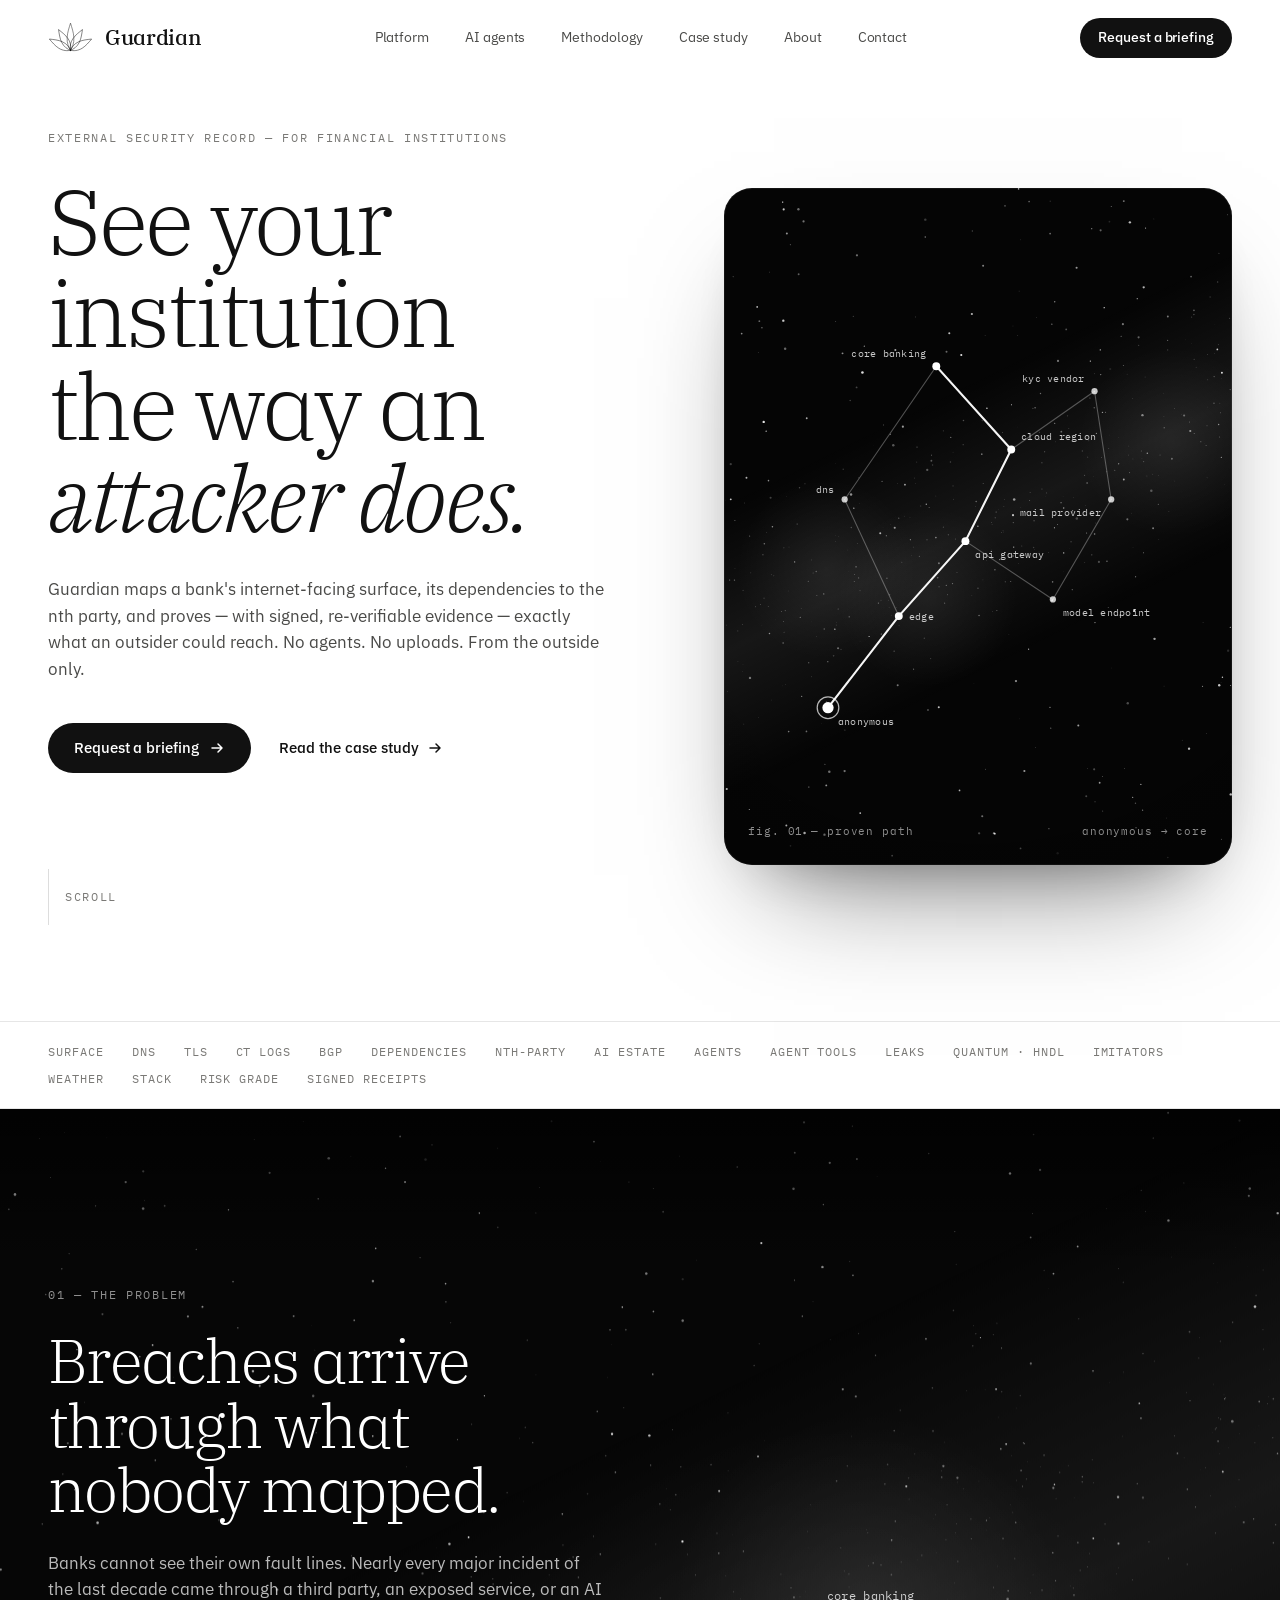
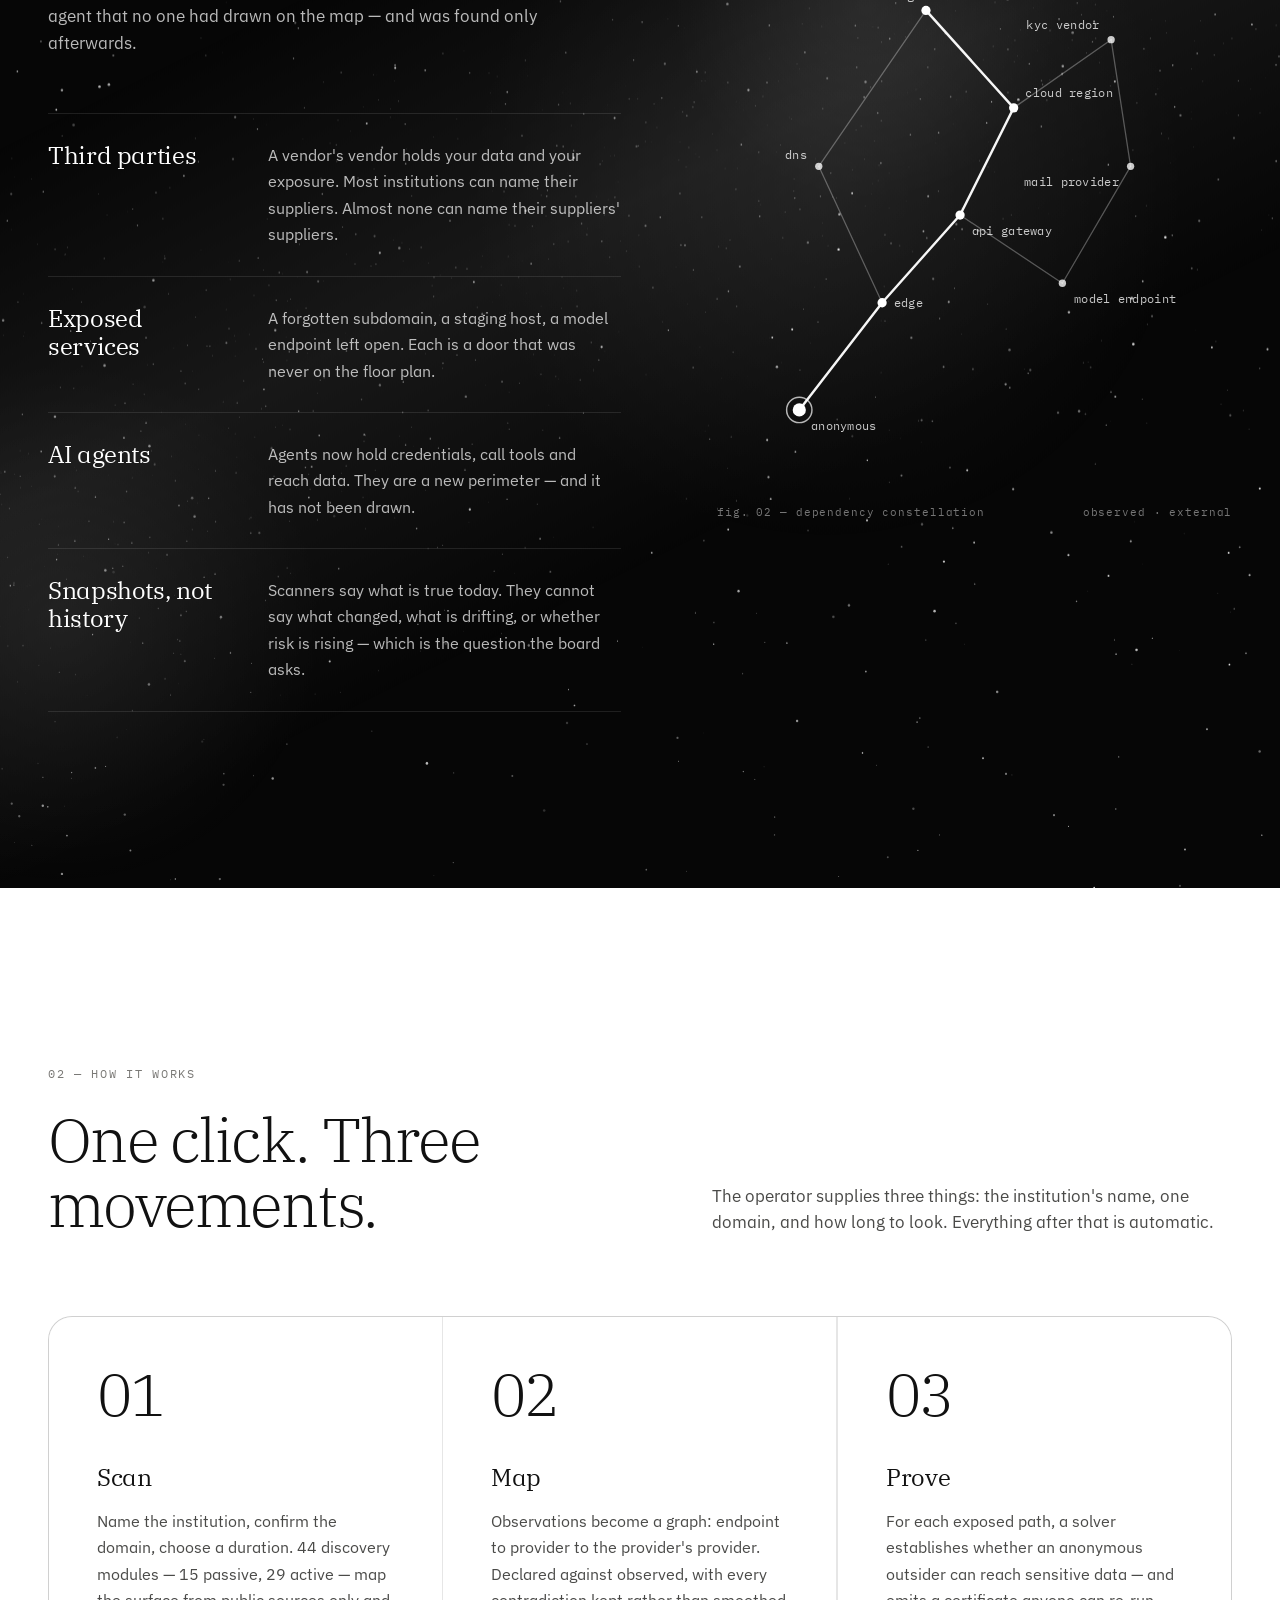
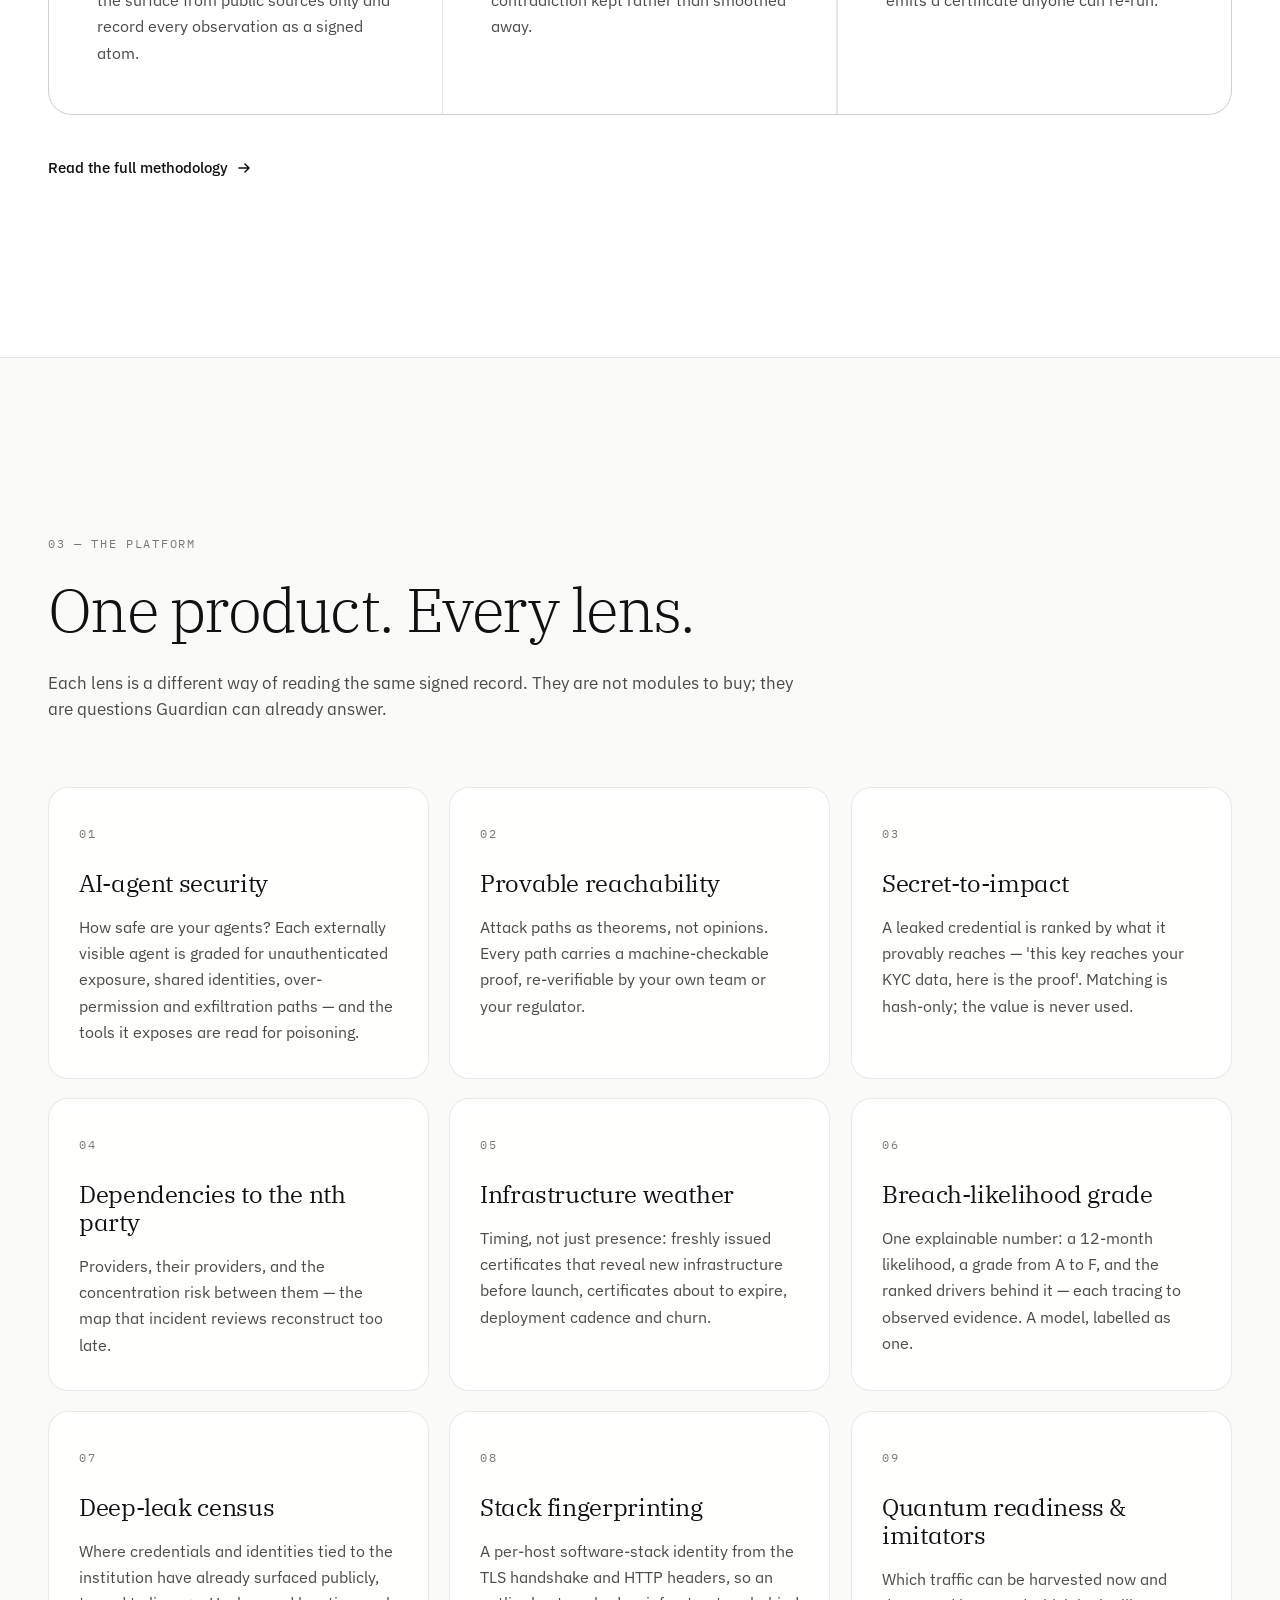
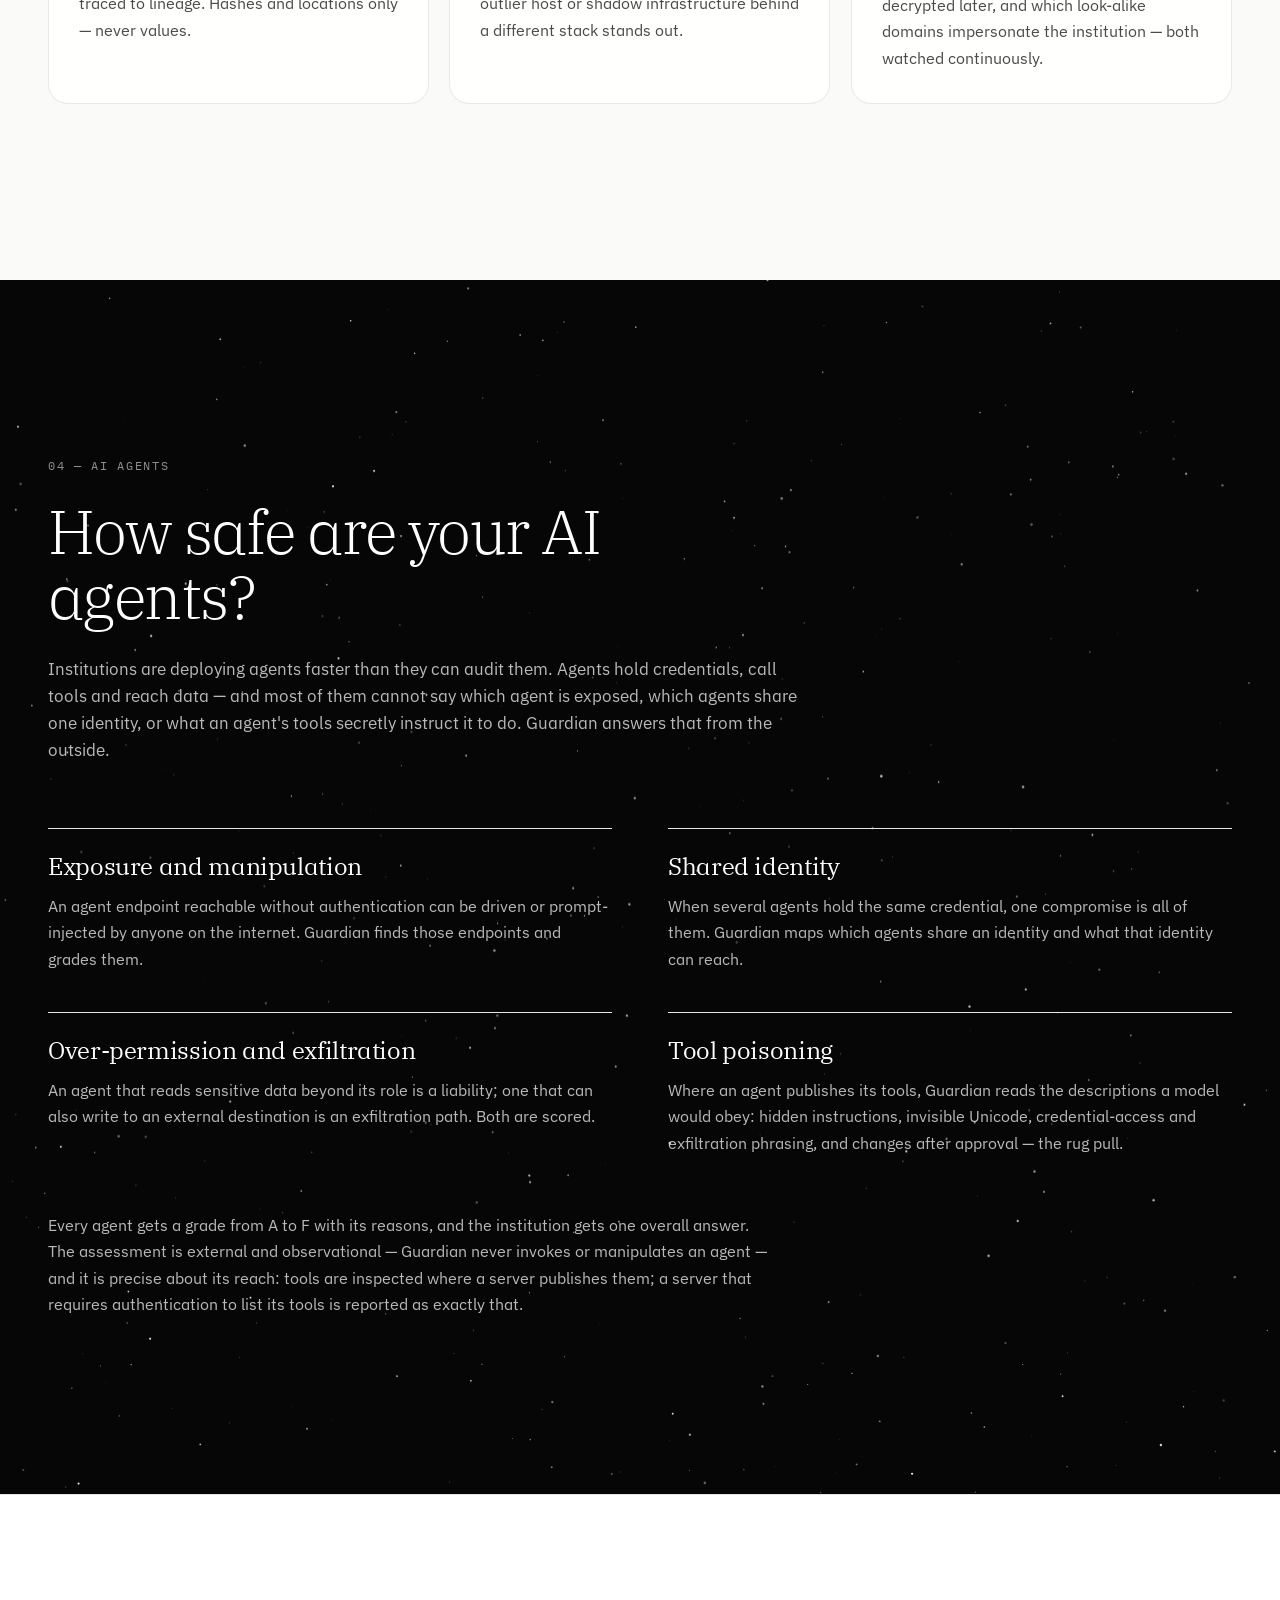
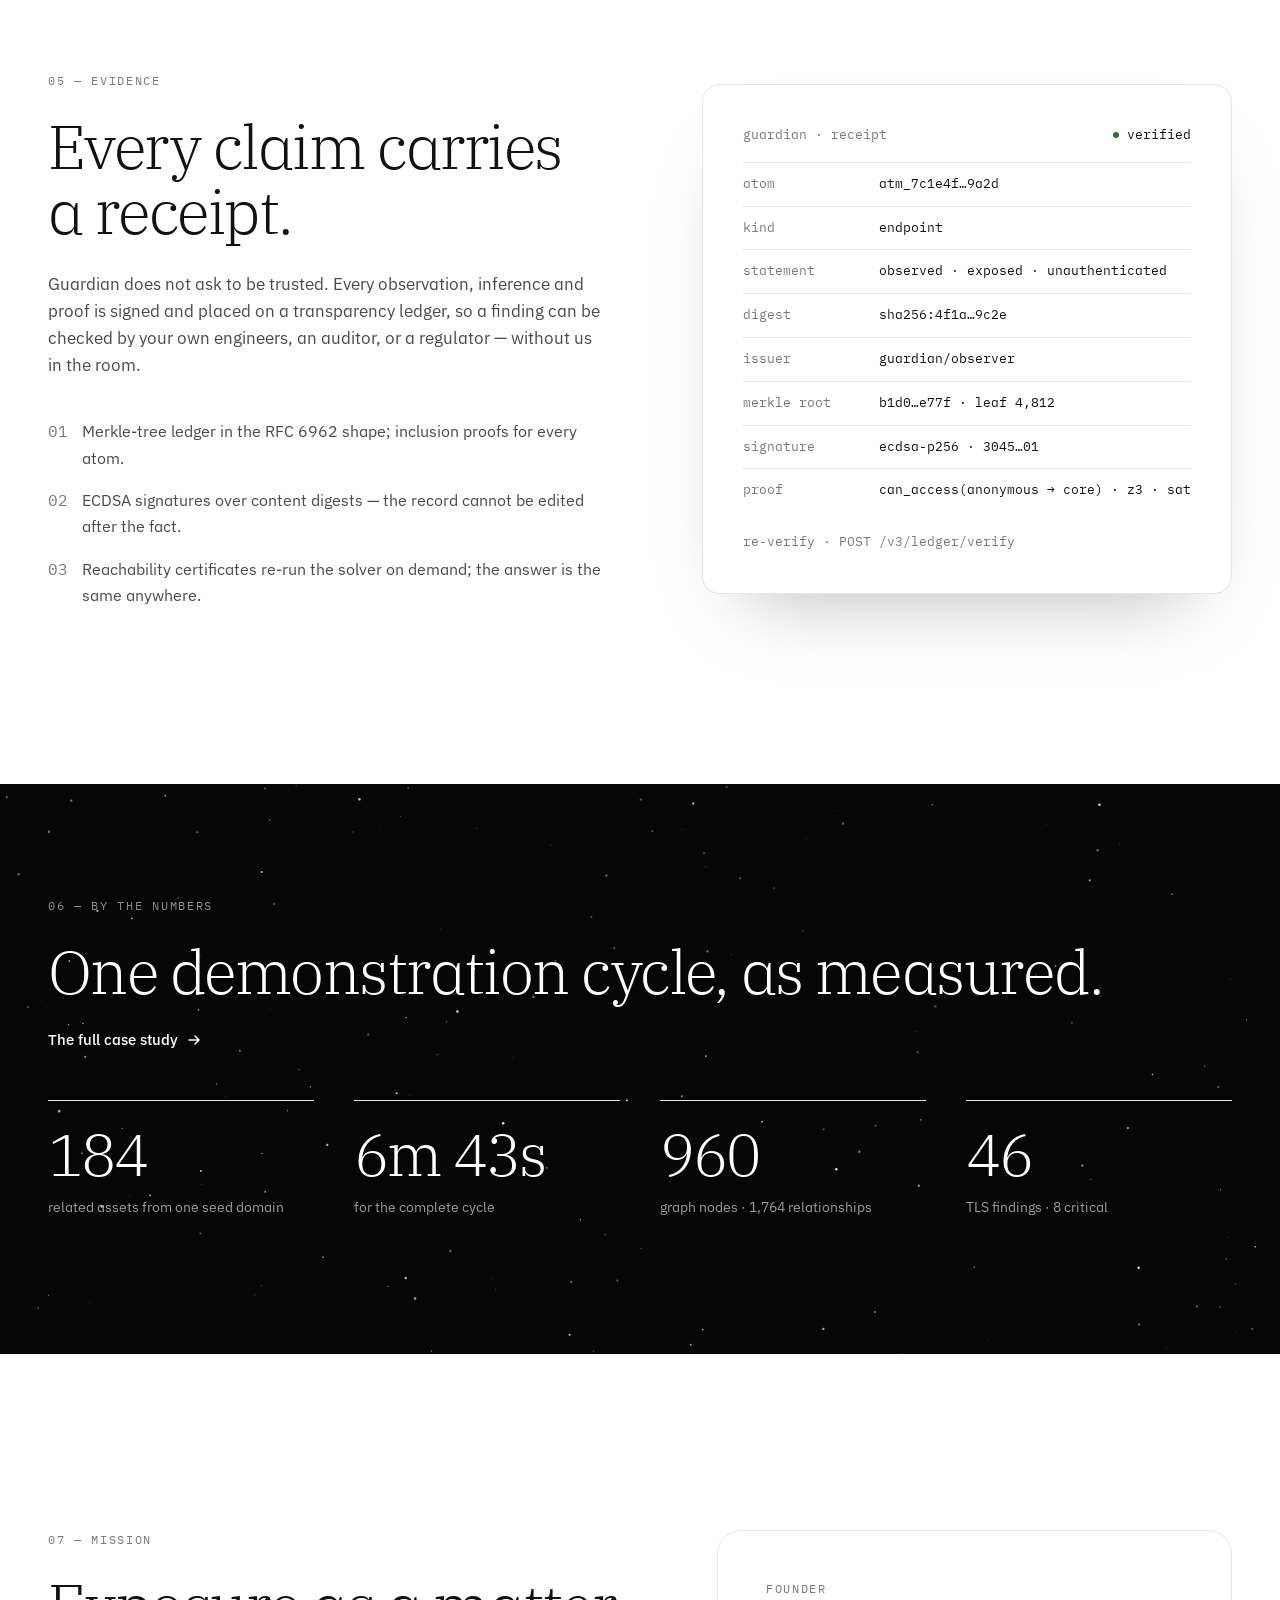
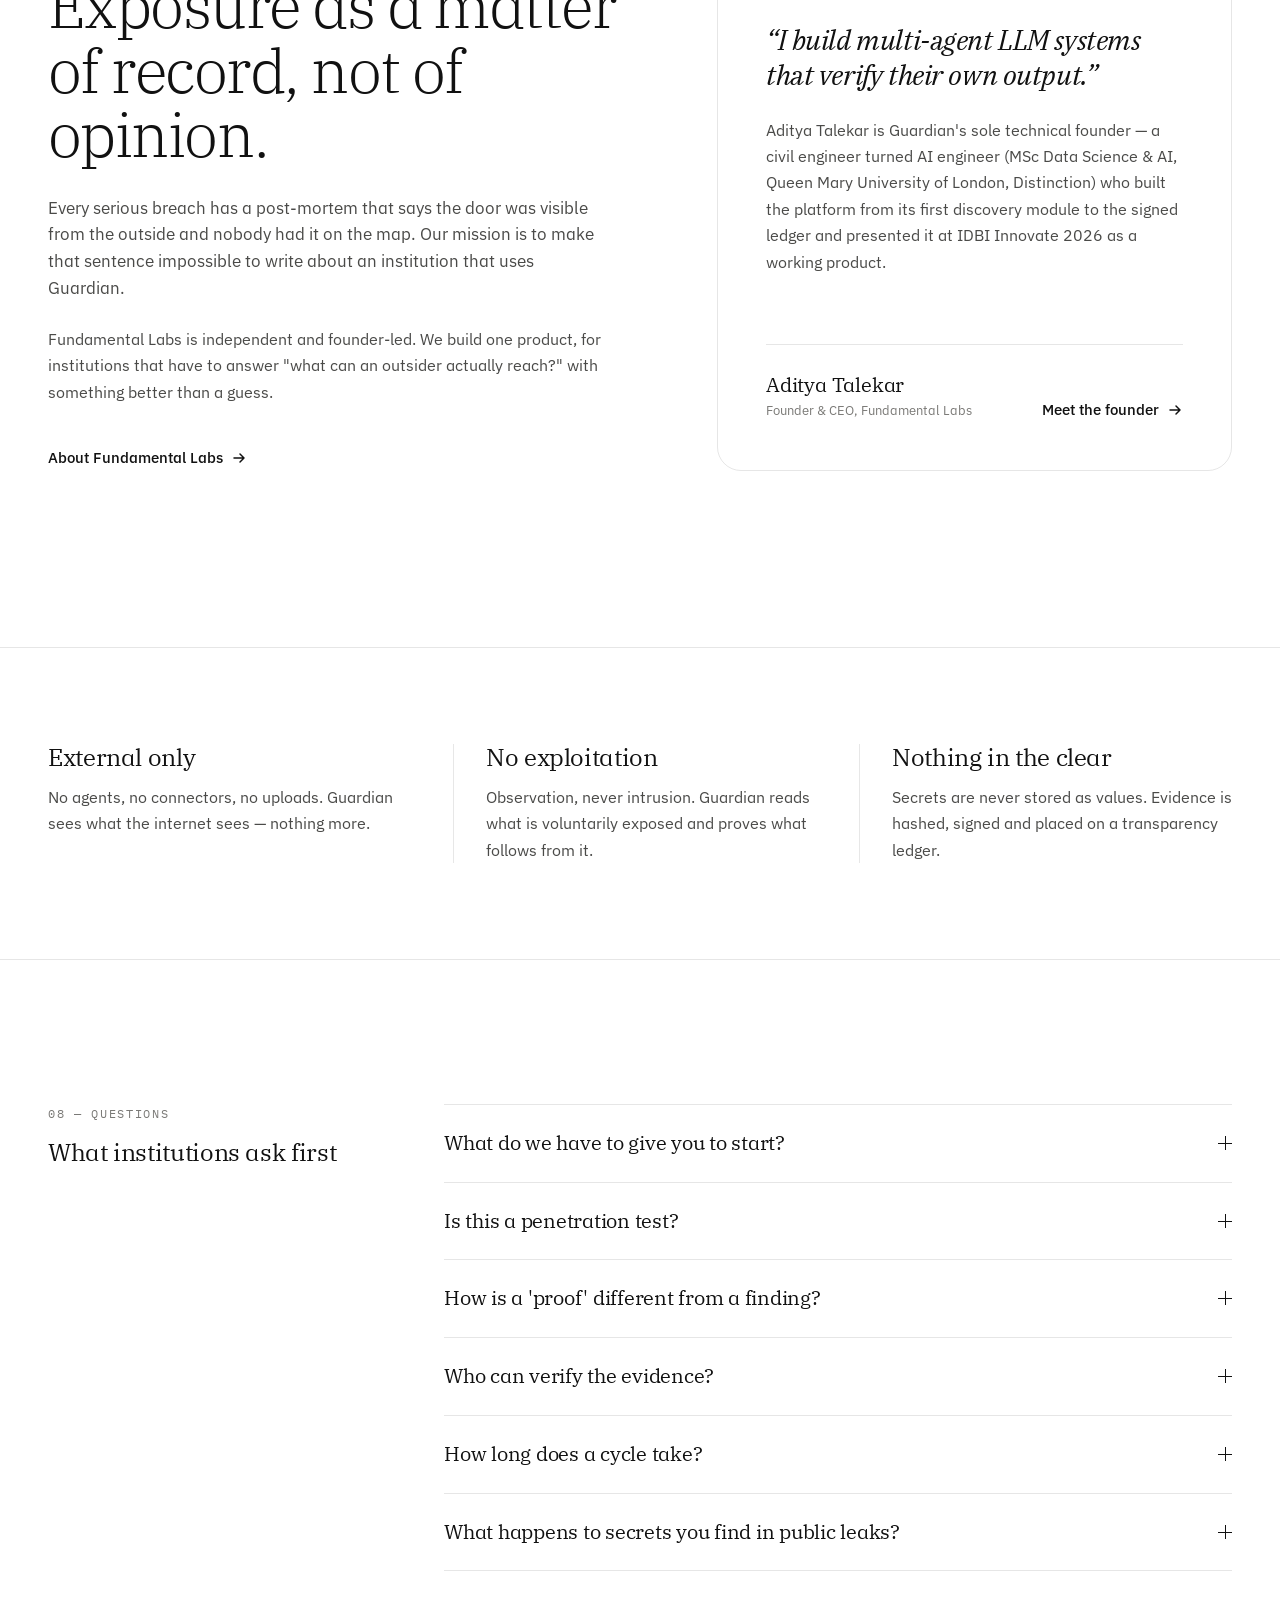
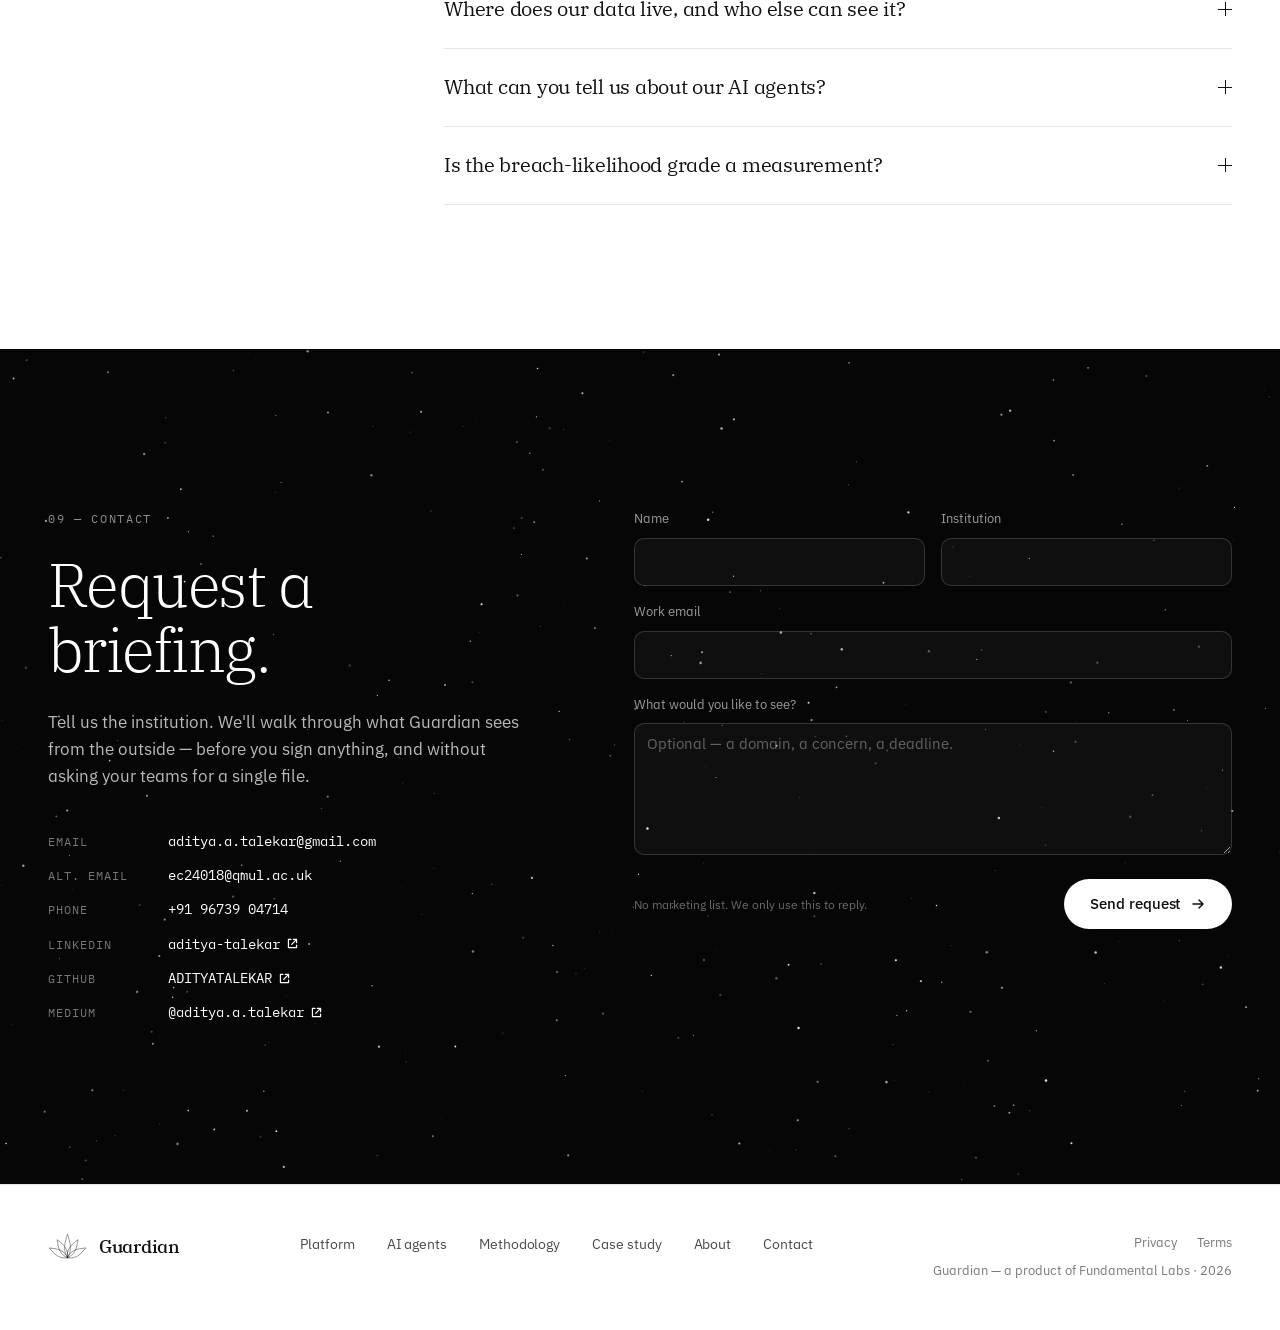
==== commit 0976fb26: "Publish website 2026-10-19T15:17Z" ====
--- a/about/index.html
+++ b/about/index.html
@@ -18,8 +18,8 @@
       href="https://fonts.googleapis.com/css2?family=IBM+Plex+Sans:wght@400;500;600;700&family=IBM+Plex+Mono:wght@400;500;600&family=IBM+Plex+Serif:ital,wght@0,300;0,400;0,500;0,600;1,300;1,400&display=swap"
       rel="stylesheet"
     />
-    <script type="module" crossorigin src="/assets/index-B8_DApIH.js"></script>
-    <link rel="stylesheet" crossorigin href="/assets/index-2FZlnJsm.css">
+    <script type="module" crossorigin src="/assets/index-Ob4uKhtk.js"></script>
+    <link rel="stylesheet" crossorigin href="/assets/index-Cc1zvA0d.css">
   </head>
   <body>
     <div id="root"></div>
--- a/assets/index-Cc1zvA0d.css
+++ b/assets/index-Cc1zvA0d.css
@@ -0,0 +1 @@
+:root{--nav-w: 248px;--nav-collapsed-w: 60px;--rail-w: 244px;--drawer-w: 480px;--header-h: 60px;--content-max: 1200px;--font-sans: "IBM Plex Sans", ui-sans-serif, system-ui, -apple-system, sans-serif;--font-mono: "IBM Plex Mono", ui-monospace, "SFMono-Regular", Menlo, monospace;--font-serif: "IBM Plex Serif", ui-serif, Georgia, "Times New Roman", serif;--c-bg: 255 255 255;--c-canvas: 255 255 255;--c-page: 255 255 255;--c-surface: 255 255 255;--c-surface-2: 246 246 245;--c-surface-3: 237 237 235;--c-hover: 246 246 245;--c-line: 231 231 230;--c-line-strong: 214 213 210;--c-fg: 17 17 17;--c-fg-muted: 74 74 72;--c-fg-faint: 122 121 118;--c-fg-ghost: 168 167 163;--c-accent: 17 17 17;--c-accent-fg: 255 255 255;--c-focus: 17 17 17;--c-inverse: 17 17 17;--c-inverse-fg: 255 255 255;--c-sev-critical: 180 35 42;--c-sev-high: 181 106 27;--c-sev-medium: 154 123 20;--c-sev-low: 74 74 72;--c-sev-info: 122 121 118;--c-ok: 47 106 67;--c-warn: 154 123 20;--c-danger: 180 35 42;--st-observed: 74 74 72;--st-verified: 47 106 67;--st-attested: 90 75 122;--st-inferred: 154 123 20;--st-simulated: 122 121 118;--st-contradicted: 180 35 42;--st-unknown: 168 167 163;--as-observed: 74 74 72;--as-declared: 154 123 20;--as-both: 47 106 67;--as-contradicted: 180 35 42;--c-graph-edge: 214 213 210;--c-graph-node: 17 17 17;--shadow-hover: 0 1px 3px rgb(17 17 17 / .06);--shadow-pop: 0 10px 34px rgb(17 17 17 / .1), 0 0 0 1px rgb(17 17 17 / .04);color-scheme:light}:root[data-theme=dark]{--c-bg: 8 8 8;--c-canvas: 10 10 10;--c-page: 14 14 14;--c-surface: 18 18 18;--c-surface-2: 26 26 26;--c-surface-3: 36 36 36;--c-hover: 26 26 26;--c-line: 32 32 32;--c-line-strong: 52 52 52;--c-fg: 242 242 242;--c-fg-muted: 182 182 182;--c-fg-faint: 138 138 138;--c-fg-ghost: 96 96 96;--c-accent: 242 242 242;--c-accent-fg: 8 8 8;--c-focus: 242 242 242;--c-inverse: 242 242 242;--c-inverse-fg: 8 8 8;--c-sev-critical: 240 90 86;--c-sev-high: 232 146 64;--c-sev-medium: 214 178 74;--c-sev-low: 150 150 150;--c-sev-info: 138 138 138;--c-ok: 86 184 120;--c-warn: 214 178 74;--c-danger: 240 90 86;--st-observed: 150 150 150;--st-verified: 86 184 120;--st-attested: 168 142 224;--st-inferred: 214 178 74;--st-simulated: 138 138 138;--st-contradicted: 240 90 86;--st-unknown: 96 96 96;--as-observed: 150 150 150;--as-declared: 214 178 74;--as-both: 86 184 120;--as-contradicted: 240 90 86;--c-graph-edge: 52 52 52;--c-graph-node: 242 242 242;--shadow-hover: 0 1px 3px rgb(0 0 0 / .6);--shadow-pop: 0 16px 48px rgb(0 0 0 / .7), 0 0 0 1px rgb(255 255 255 / .06);color-scheme:dark}*,:before,:after{box-sizing:border-box;border-width:0;border-style:solid;border-color:#e5e7eb}:before,:after{--tw-content: ""}html,:host{line-height:1.5;-webkit-text-size-adjust:100%;-moz-tab-size:4;-o-tab-size:4;tab-size:4;font-family:var(--font-sans),ui-sans-serif,system-ui,sans-serif;font-feature-settings:normal;font-variation-settings:normal;-webkit-tap-highlight-color:transparent}body{margin:0;line-height:inherit}hr{height:0;color:inherit;border-top-width:1px}abbr:where([title]){-webkit-text-decoration:underline dotted;text-decoration:underline dotted}h1,h2,h3,h4,h5,h6{font-size:inherit;font-weight:inherit}a{color:inherit;text-decoration:inherit}b,strong{font-weight:bolder}code,kbd,samp,pre{font-family:var(--font-mono),ui-monospace,SFMono-Regular,Menlo,monospace;font-feature-settings:normal;font-variation-settings:normal;font-size:1em}small{font-size:80%}sub,sup{font-size:75%;line-height:0;position:relative;vertical-align:baseline}sub{bottom:-.25em}sup{top:-.5em}table{text-indent:0;border-color:inherit;border-collapse:collapse}button,input,optgroup,select,textarea{font-family:inherit;font-feature-settings:inherit;font-variation-settings:inherit;font-size:100%;font-weight:inherit;line-height:inherit;letter-spacing:inherit;color:inherit;margin:0;padding:0}button,select{text-transform:none}button,input:where([type=button]),input:where([type=reset]),input:where([type=submit]){-webkit-appearance:button;background-color:transparent;background-image:none}:-moz-focusring{outline:auto}:-moz-ui-invalid{box-shadow:none}progress{vertical-align:baseline}::-webkit-inner-spin-button,::-webkit-outer-spin-button{height:auto}[type=search]{-webkit-appearance:textfield;outline-offset:-2px}::-webkit-search-decoration{-webkit-appearance:none}::-webkit-file-upload-button{-webkit-appearance:button;font:inherit}summary{display:list-item}blockquote,dl,dd,h1,h2,h3,h4,h5,h6,hr,figure,p,pre{margin:0}fieldset{margin:0;padding:0}legend{padding:0}ol,ul,menu{list-style:none;margin:0;padding:0}dialog{padding:0}textarea{resize:vertical}input::-moz-placeholder,textarea::-moz-placeholder{opacity:1;color:#9ca3af}input::placeholder,textarea::placeholder{opacity:1;color:#9ca3af}button,[role=button]{cursor:pointer}:disabled{cursor:default}img,svg,video,canvas,audio,iframe,embed,object{display:block;vertical-align:middle}img,video{max-width:100%;height:auto}[hidden]{display:none}html,body,#root{height:100%}body{--tw-bg-opacity: 1;background-color:rgb(var(--c-bg) / var(--tw-bg-opacity));font-family:var(--font-sans),ui-sans-serif,system-ui,sans-serif;--tw-text-opacity: 1;color:rgb(var(--c-fg) / var(--tw-text-opacity));font-size:14px;line-height:1.6;font-feature-settings:"ss01","tnum";-webkit-font-smoothing:antialiased;-moz-osx-font-smoothing:grayscale}*{--tw-border-opacity: 1;border-color:rgb(var(--c-line) / var(--tw-border-opacity))}h1,h2{font-family:var(--font-serif),ui-serif,Georgia,serif;letter-spacing:-.01em}h3{font-family:var(--font-serif),ui-serif,Georgia,serif;letter-spacing:-.005em}code,kbd,samp,pre,.mono{font-family:var(--font-mono),ui-monospace,SFMono-Regular,Menlo,monospace}::-moz-selection{background:rgb(var(--c-accent) / .14);color:rgb(var(--c-fg))}::selection{background:rgb(var(--c-accent) / .14);color:rgb(var(--c-fg))}:focus-visible{outline:2px solid rgb(var(--c-focus));outline-offset:2px}button{-webkit-user-select:none;-moz-user-select:none;user-select:none}input,select,textarea{border-radius:6px;border-width:1px;--tw-border-opacity: 1;border-color:rgb(var(--c-line-strong) / var(--tw-border-opacity));--tw-bg-opacity: 1;background-color:rgb(var(--c-surface) / var(--tw-bg-opacity));padding-left:.75rem;padding-right:.75rem;font-size:14px;line-height:1.6;--tw-text-opacity: 1;color:rgb(var(--c-fg) / var(--tw-text-opacity));transition:border-color .14s ease-out,box-shadow .14s ease-out}input:not([type=checkbox]):not([type=radio]),select{height:38px}textarea{padding-top:.5rem;padding-bottom:.5rem;line-height:1.6}input:focus,select:focus,textarea:focus{outline:2px solid transparent;outline-offset:2px;border-color:rgb(var(--c-focus));box-shadow:0 0 0 1px rgb(var(--c-focus))}input::-moz-placeholder,textarea::-moz-placeholder{--tw-text-opacity: 1;color:rgb(var(--c-fg-ghost) / var(--tw-text-opacity))}input::placeholder,textarea::placeholder{--tw-text-opacity: 1;color:rgb(var(--c-fg-ghost) / var(--tw-text-opacity))}input[type=checkbox]{height:1rem;width:1rem;border-radius:4px;accent-color:rgb(var(--c-accent))}select{-webkit-appearance:none;-moz-appearance:none;appearance:none;background-repeat:no-repeat;padding-right:2rem;background-image:url("data:image/svg+xml;utf8,<svg xmlns='http://www.w3.org/2000/svg' width='12' height='12' viewBox='0 0 24 24' fill='none' stroke='%23787774' stroke-width='2' stroke-linecap='round' stroke-linejoin='round'><path d='m6 9 6 6 6-6'/></svg>");background-position:right 11px center}::-webkit-scrollbar{width:10px;height:10px}::-webkit-scrollbar-thumb{background:rgb(var(--c-line-strong));border-radius:10px;border:3px solid transparent;background-clip:padding-box}::-webkit-scrollbar-thumb:hover{background:rgb(var(--c-fg-ghost));background-clip:padding-box;border:3px solid transparent}::-webkit-scrollbar-track{background:transparent}*{scrollbar-width:thin;scrollbar-color:rgb(var(--c-line-strong)) transparent}@media(prefers-reduced-motion:reduce){*,*:before,*:after{animation-duration:.01ms!important;animation-iteration-count:1!important;transition-duration:.01ms!important}}*,:before,:after{--tw-border-spacing-x: 0;--tw-border-spacing-y: 0;--tw-translate-x: 0;--tw-translate-y: 0;--tw-rotate: 0;--tw-skew-x: 0;--tw-skew-y: 0;--tw-scale-x: 1;--tw-scale-y: 1;--tw-pan-x: ;--tw-pan-y: ;--tw-pinch-zoom: ;--tw-scroll-snap-strictness: proximity;--tw-gradient-from-position: ;--tw-gradient-via-position: ;--tw-gradient-to-position: ;--tw-ordinal: ;--tw-slashed-zero: ;--tw-numeric-figure: ;--tw-numeric-spacing: ;--tw-numeric-fraction: ;--tw-ring-inset: ;--tw-ring-offset-width: 0px;--tw-ring-offset-color: #fff;--tw-ring-color: rgb(59 130 246 / .5);--tw-ring-offset-shadow: 0 0 #0000;--tw-ring-shadow: 0 0 #0000;--tw-shadow: 0 0 #0000;--tw-shadow-colored: 0 0 #0000;--tw-blur: ;--tw-brightness: ;--tw-contrast: ;--tw-grayscale: ;--tw-hue-rotate: ;--tw-invert: ;--tw-saturate: ;--tw-sepia: ;--tw-drop-shadow: ;--tw-backdrop-blur: ;--tw-backdrop-brightness: ;--tw-backdrop-contrast: ;--tw-backdrop-grayscale: ;--tw-backdrop-hue-rotate: ;--tw-backdrop-invert: ;--tw-backdrop-opacity: ;--tw-backdrop-saturate: ;--tw-backdrop-sepia: ;--tw-contain-size: ;--tw-contain-layout: ;--tw-contain-paint: ;--tw-contain-style: }::backdrop{--tw-border-spacing-x: 0;--tw-border-spacing-y: 0;--tw-translate-x: 0;--tw-translate-y: 0;--tw-rotate: 0;--tw-skew-x: 0;--tw-skew-y: 0;--tw-scale-x: 1;--tw-scale-y: 1;--tw-pan-x: ;--tw-pan-y: ;--tw-pinch-zoom: ;--tw-scroll-snap-strictness: proximity;--tw-gradient-from-position: ;--tw-gradient-via-position: ;--tw-gradient-to-position: ;--tw-ordinal: ;--tw-slashed-zero: ;--tw-numeric-figure: ;--tw-numeric-spacing: ;--tw-numeric-fraction: ;--tw-ring-inset: ;--tw-ring-offset-width: 0px;--tw-ring-offset-color: #fff;--tw-ring-color: rgb(59 130 246 / .5);--tw-ring-offset-shadow: 0 0 #0000;--tw-ring-shadow: 0 0 #0000;--tw-shadow: 0 0 #0000;--tw-shadow-colored: 0 0 #0000;--tw-blur: ;--tw-brightness: ;--tw-contrast: ;--tw-grayscale: ;--tw-hue-rotate: ;--tw-invert: ;--tw-saturate: ;--tw-sepia: ;--tw-drop-shadow: ;--tw-backdrop-blur: ;--tw-backdrop-brightness: ;--tw-backdrop-contrast: ;--tw-backdrop-grayscale: ;--tw-backdrop-hue-rotate: ;--tw-backdrop-invert: ;--tw-backdrop-opacity: ;--tw-backdrop-saturate: ;--tw-backdrop-sepia: ;--tw-contain-size: ;--tw-contain-layout: ;--tw-contain-paint: ;--tw-contain-style: }.container{width:100%}@media(min-width:640px){.container{max-width:640px}}@media(min-width:768px){.container{max-width:768px}}@media(min-width:1024px){.container{max-width:1024px}}@media(min-width:1280px){.container{max-width:1280px}}@media(min-width:1536px){.container{max-width:1536px}}.mono{font-family:var(--font-mono),ui-monospace,SFMono-Regular,Menlo,monospace;font-size:12px;line-height:18px}.card{border-radius:8px;border-width:1px;--tw-border-opacity: 1;border-color:rgb(var(--c-line) / var(--tw-border-opacity));--tw-bg-opacity: 1;background-color:rgb(var(--c-surface) / var(--tw-bg-opacity))}.card-clickable{border-radius:8px;border-width:1px;--tw-border-opacity: 1;border-color:rgb(var(--c-line) / var(--tw-border-opacity));--tw-bg-opacity: 1;background-color:rgb(var(--c-surface) / var(--tw-bg-opacity));transition-property:box-shadow;transition-duration:.15s;transition-timing-function:cubic-bezier(0,0,.2,1)}.card-clickable:hover{--tw-shadow: var(--shadow-hover);--tw-shadow-colored: var(--shadow-hover);box-shadow:var(--tw-ring-offset-shadow, 0 0 #0000),var(--tw-ring-shadow, 0 0 #0000),var(--tw-shadow);--tw-shadow-color: rgb(var(--c-hover) / 1);--tw-shadow: var(--tw-shadow-colored)}.page-title{font-family:var(--font-serif),ui-serif,Georgia,serif;font-size:28px;line-height:34px;font-weight:600;--tw-text-opacity: 1;color:rgb(var(--c-fg) / var(--tw-text-opacity));letter-spacing:-.01em}.section-title{font-family:var(--font-serif),ui-serif,Georgia,serif;font-size:18px;line-height:26px;font-weight:600;--tw-text-opacity: 1;color:rgb(var(--c-fg) / var(--tw-text-opacity));letter-spacing:-.005em}.label-mono{font-family:var(--font-sans),ui-sans-serif,system-ui,sans-serif;font-size:11px;line-height:16px;font-weight:500;letter-spacing:.04em;--tw-text-opacity: 1;color:rgb(var(--c-fg-faint) / var(--tw-text-opacity))}.meta{font-size:11px;line-height:16px;--tw-text-opacity: 1;color:rgb(var(--c-fg-faint) / var(--tw-text-opacity))}.meaning{font-size:12px;line-height:18px;--tw-text-opacity: 1;color:rgb(var(--c-fg-faint) / var(--tw-text-opacity))}.link{cursor:pointer;--tw-text-opacity: 1;color:rgb(var(--c-accent) / var(--tw-text-opacity));text-decoration-line:underline;text-decoration-color:rgb(var(--c-fg-ghost) / 1);text-underline-offset:2px}.link:hover{text-decoration-color:rgb(var(--c-fg) / 1)}.row-click{cursor:pointer;transition-property:color,background-color,border-color,text-decoration-color,fill,stroke;transition-duration:.15s;transition-timing-function:cubic-bezier(0,0,.2,1)}.row-click:hover{--tw-bg-opacity: 1;background-color:rgb(var(--c-surface-2) / var(--tw-bg-opacity))}.hairline-rows>*+*{border-top-width:1px;--tw-border-opacity: 1;border-color:rgb(var(--c-line) / var(--tw-border-opacity))}.stack{display:flex;flex-direction:column;gap:2.5rem}.stack>*+*{border-top-width:1px;--tw-border-opacity: 1;border-color:rgb(var(--c-line) / var(--tw-border-opacity));padding-top:2.5rem}.pulse-dot{animation:pulse-dot 1.6s ease-in-out infinite}@keyframes pulse-dot{0%,to{opacity:1}50%{opacity:.35}}.sr-only{position:absolute;width:1px;height:1px;padding:0;margin:-1px;overflow:hidden;clip:rect(0,0,0,0);white-space:nowrap;border-width:0}.pointer-events-none{pointer-events:none}.\!visible{visibility:visible!important}.visible{visibility:visible}.invisible{visibility:hidden}.static{position:static}.fixed{position:fixed}.absolute{position:absolute}.relative{position:relative}.sticky{position:sticky}.inset-0{inset:0}.inset-x-0{left:0;right:0}.-left-\[22px\]{left:-22px}.-left-\[3\.5px\]{left:-3.5px}.bottom-0{bottom:0}.bottom-10{bottom:2.5rem}.bottom-3{bottom:.75rem}.bottom-6{bottom:1.5rem}.left-0{left:0}.left-2{left:.5rem}.left-3{left:.75rem}.right-0{right:0}.right-3{right:.75rem}.right-6{right:1.5rem}.top-0{top:0}.top-11{top:2.75rem}.top-2{top:.5rem}.top-3{top:.75rem}.top-6{top:1.5rem}.top-\[6px\]{top:6px}.z-20{z-index:20}.z-30{z-index:30}.z-40{z-index:40}.z-50{z-index:50}.z-\[1\]{z-index:1}.m-0{margin:0}.-mx-3{margin-left:-.75rem;margin-right:-.75rem}.-my-3{margin-top:-.75rem;margin-bottom:-.75rem}.mx-1{margin-left:.25rem;margin-right:.25rem}.mx-1\.5{margin-left:.375rem;margin-right:.375rem}.mx-2{margin-left:.5rem;margin-right:.5rem}.mx-2\.5{margin-left:.625rem;margin-right:.625rem}.mx-auto{margin-left:auto;margin-right:auto}.my-1{margin-top:.25rem;margin-bottom:.25rem}.my-14{margin-top:3.5rem;margin-bottom:3.5rem}.my-8{margin-top:2rem;margin-bottom:2rem}.-mb-px{margin-bottom:-1px}.-mr-1{margin-right:-.25rem}.-mr-1\.5{margin-right:-.375rem}.-mt-1{margin-top:-.25rem}.-mt-1\.5{margin-top:-.375rem}.-mt-2{margin-top:-.5rem}.mb-1{margin-bottom:.25rem}.mb-1\.5{margin-bottom:.375rem}.mb-10{margin-bottom:2.5rem}.mb-2{margin-bottom:.5rem}.mb-2\.5{margin-bottom:.625rem}.mb-3{margin-bottom:.75rem}.mb-3\.5{margin-bottom:.875rem}.mb-4{margin-bottom:1rem}.mb-5{margin-bottom:1.25rem}.mb-6{margin-bottom:1.5rem}.mb-7{margin-bottom:1.75rem}.mb-8{margin-bottom:2rem}.ml-1{margin-left:.25rem}.ml-2{margin-left:.5rem}.ml-auto{margin-left:auto}.mt-0{margin-top:0}.mt-0\.5{margin-top:.125rem}.mt-1{margin-top:.25rem}.mt-1\.5{margin-top:.375rem}.mt-10{margin-top:2.5rem}.mt-12{margin-top:3rem}.mt-14{margin-top:3.5rem}.mt-16{margin-top:4rem}.mt-2{margin-top:.5rem}.mt-2\.5{margin-top:.625rem}.mt-20{margin-top:5rem}.mt-24{margin-top:6rem}.mt-3{margin-top:.75rem}.mt-4{margin-top:1rem}.mt-5{margin-top:1.25rem}.mt-6{margin-top:1.5rem}.mt-7{margin-top:1.75rem}.mt-8{margin-top:2rem}.block{display:block}.inline-block{display:inline-block}.inline{display:inline}.flex{display:flex}.inline-flex{display:inline-flex}.table{display:table}.grid{display:grid}.contents{display:contents}.hidden{display:none}.aspect-\[3\/4\]{aspect-ratio:3/4}.aspect-square{aspect-ratio:1 / 1}.h-1{height:.25rem}.h-1\.5{height:.375rem}.h-10{height:2.5rem}.h-12{height:3rem}.h-14{height:3.5rem}.h-2{height:.5rem}.h-2\.5{height:.625rem}.h-3{height:.75rem}.h-3\.5{height:.875rem}.h-4{height:1rem}.h-40{height:10rem}.h-5{height:1.25rem}.h-6{height:1.5rem}.h-7{height:1.75rem}.h-8{height:2rem}.h-9{height:2.25rem}.h-\[76px\]{height:76px}.h-auto{height:auto}.h-full{height:100%}.h-header{height:var(--header-h)}.h-px{height:1px}.h-screen{height:100vh}.max-h-56{max-height:14rem}.max-h-\[64vh\]{max-height:64vh}.max-h-\[72vh\]{max-height:72vh}.max-h-\[76vh\]{max-height:76vh}.max-h-\[calc\(100vh-96px\)\]{max-height:calc(100vh - 96px)}.min-h-0{min-height:0px}.min-h-\[100svh\]{min-height:100svh}.min-h-\[44px\]{min-height:44px}.min-h-screen{min-height:100vh}.w-1{width:.25rem}.w-1\.5{width:.375rem}.w-1\/3{width:33.333333%}.w-10{width:2.5rem}.w-16{width:4rem}.w-2{width:.5rem}.w-2\.5{width:.625rem}.w-20{width:5rem}.w-24{width:6rem}.w-3{width:.75rem}.w-3\.5{width:.875rem}.w-32{width:8rem}.w-4{width:1rem}.w-6{width:1.5rem}.w-8{width:2rem}.w-80{width:20rem}.w-full{width:100%}.w-nav{width:var(--nav-w)}.w-nav-collapsed{width:var(--nav-collapsed-w)}.w-px{width:1px}.w-rail{width:var(--rail-w)}.min-w-0{min-width:0px}.min-w-\[160px\]{min-width:160px}.min-w-\[180px\]{min-width:180px}.min-w-\[200px\]{min-width:200px}.min-w-\[220px\]{min-width:220px}.max-w-2xl{max-width:42rem}.max-w-3xl{max-width:48rem}.max-w-4xl{max-width:56rem}.max-w-\[1120px\]{max-width:1120px}.max-w-\[1200px\]{max-width:1200px}.max-w-\[220px\]{max-width:220px}.max-w-\[260px\]{max-width:260px}.max-w-\[480px\]{max-width:480px}.max-w-\[560px\]{max-width:560px}.max-w-\[60\%\]{max-width:60%}.max-w-\[620px\]{max-width:620px}.max-w-\[640px\]{max-width:640px}.max-w-\[680px\]{max-width:680px}.max-w-\[720px\]{max-width:720px}.max-w-\[760px\]{max-width:760px}.max-w-\[920px\]{max-width:920px}.max-w-\[calc\(100vw-48px\)\]{max-width:calc(100vw - 48px)}.max-w-content{max-width:var(--content-max)}.max-w-full{max-width:100%}.max-w-md{max-width:28rem}.max-w-sm{max-width:24rem}.max-w-xl{max-width:36rem}.flex-1{flex:1 1 0%}.shrink-0{flex-shrink:0}.border-collapse{border-collapse:collapse}.-translate-y-\[6px\]{--tw-translate-y: -6px;transform:translate(var(--tw-translate-x),var(--tw-translate-y)) rotate(var(--tw-rotate)) skew(var(--tw-skew-x)) skewY(var(--tw-skew-y)) scaleX(var(--tw-scale-x)) scaleY(var(--tw-scale-y))}.translate-x-0{--tw-translate-x: 0px;transform:translate(var(--tw-translate-x),var(--tw-translate-y)) rotate(var(--tw-rotate)) skew(var(--tw-skew-x)) skewY(var(--tw-skew-y)) scaleX(var(--tw-scale-x)) scaleY(var(--tw-scale-y))}.translate-x-full{--tw-translate-x: 100%;transform:translate(var(--tw-translate-x),var(--tw-translate-y)) rotate(var(--tw-rotate)) skew(var(--tw-skew-x)) skewY(var(--tw-skew-y)) scaleX(var(--tw-scale-x)) scaleY(var(--tw-scale-y))}.translate-y-\[6px\]{--tw-translate-y: 6px;transform:translate(var(--tw-translate-x),var(--tw-translate-y)) rotate(var(--tw-rotate)) skew(var(--tw-skew-x)) skewY(var(--tw-skew-y)) scaleX(var(--tw-scale-x)) scaleY(var(--tw-scale-y))}.-rotate-45{--tw-rotate: -45deg;transform:translate(var(--tw-translate-x),var(--tw-translate-y)) rotate(var(--tw-rotate)) skew(var(--tw-skew-x)) skewY(var(--tw-skew-y)) scaleX(var(--tw-scale-x)) scaleY(var(--tw-scale-y))}.rotate-45{--tw-rotate: 45deg;transform:translate(var(--tw-translate-x),var(--tw-translate-y)) rotate(var(--tw-rotate)) skew(var(--tw-skew-x)) skewY(var(--tw-skew-y)) scaleX(var(--tw-scale-x)) scaleY(var(--tw-scale-y))}.transform{transform:translate(var(--tw-translate-x),var(--tw-translate-y)) rotate(var(--tw-rotate)) skew(var(--tw-skew-x)) skewY(var(--tw-skew-y)) scaleX(var(--tw-scale-x)) scaleY(var(--tw-scale-y))}@keyframes pulse{50%{opacity:.5}}.animate-pulse{animation:pulse 2s cubic-bezier(.4,0,.6,1) infinite}@keyframes spin{to{transform:rotate(360deg)}}.animate-spin{animation:spin 1s linear infinite}.cursor-grab{cursor:grab}.cursor-pointer{cursor:pointer}.touch-none{touch-action:none}.select-none{-webkit-user-select:none;-moz-user-select:none;user-select:none}.resize{resize:both}.scroll-mt-16{scroll-margin-top:4rem}.list-decimal{list-style-type:decimal}.list-disc{list-style-type:disc}.list-none{list-style-type:none}.columns-2{-moz-columns:2;columns:2}.grid-cols-1{grid-template-columns:repeat(1,minmax(0,1fr))}.grid-cols-2{grid-template-columns:repeat(2,minmax(0,1fr))}.grid-cols-\[1fr_auto\]{grid-template-columns:1fr auto}.grid-cols-\[22px_1fr\]{grid-template-columns:22px 1fr}.grid-cols-\[84px_1fr\]{grid-template-columns:84px 1fr}.grid-cols-\[auto_1fr_auto_1fr\]{grid-template-columns:auto 1fr auto 1fr}.grid-cols-\[minmax\(104px\,auto\)_1fr\]{grid-template-columns:minmax(104px,auto) 1fr}.flex-row-reverse{flex-direction:row-reverse}.flex-col{flex-direction:column}.flex-wrap{flex-wrap:wrap}.items-start{align-items:flex-start}.items-end{align-items:flex-end}.items-center{align-items:center}.items-baseline{align-items:baseline}.justify-start{justify-content:flex-start}.justify-end{justify-content:flex-end}.justify-center{justify-content:center}.justify-between{justify-content:space-between}.gap-0{gap:0px}.gap-0\.5{gap:.125rem}.gap-1{gap:.25rem}.gap-1\.5{gap:.375rem}.gap-10{gap:2.5rem}.gap-12{gap:3rem}.gap-16{gap:4rem}.gap-2{gap:.5rem}.gap-2\.5{gap:.625rem}.gap-3{gap:.75rem}.gap-4{gap:1rem}.gap-5{gap:1.25rem}.gap-6{gap:1.5rem}.gap-7{gap:1.75rem}.gap-8{gap:2rem}.gap-9{gap:2.25rem}.gap-px{gap:1px}.gap-x-10{-moz-column-gap:2.5rem;column-gap:2.5rem}.gap-x-12{-moz-column-gap:3rem;column-gap:3rem}.gap-x-14{-moz-column-gap:3.5rem;column-gap:3.5rem}.gap-x-16{-moz-column-gap:4rem;column-gap:4rem}.gap-x-3{-moz-column-gap:.75rem;column-gap:.75rem}.gap-x-4{-moz-column-gap:1rem;column-gap:1rem}.gap-x-6{-moz-column-gap:1.5rem;column-gap:1.5rem}.gap-x-7{-moz-column-gap:1.75rem;column-gap:1.75rem}.gap-x-8{-moz-column-gap:2rem;column-gap:2rem}.gap-y-0{row-gap:0px}.gap-y-0\.5{row-gap:.125rem}.gap-y-1{row-gap:.25rem}.gap-y-10{row-gap:2.5rem}.gap-y-12{row-gap:3rem}.gap-y-2{row-gap:.5rem}.gap-y-2\.5{row-gap:.625rem}.gap-y-3{row-gap:.75rem}.gap-y-4{row-gap:1rem}.gap-y-5{row-gap:1.25rem}.gap-y-6{row-gap:1.5rem}.gap-y-8{row-gap:2rem}.space-y-0>:not([hidden])~:not([hidden]){--tw-space-y-reverse: 0;margin-top:calc(0px * calc(1 - var(--tw-space-y-reverse)));margin-bottom:calc(0px * var(--tw-space-y-reverse))}.space-y-0\.5>:not([hidden])~:not([hidden]){--tw-space-y-reverse: 0;margin-top:calc(.125rem * calc(1 - var(--tw-space-y-reverse)));margin-bottom:calc(.125rem * var(--tw-space-y-reverse))}.space-y-1>:not([hidden])~:not([hidden]){--tw-space-y-reverse: 0;margin-top:calc(.25rem * calc(1 - var(--tw-space-y-reverse)));margin-bottom:calc(.25rem * var(--tw-space-y-reverse))}.space-y-1\.5>:not([hidden])~:not([hidden]){--tw-space-y-reverse: 0;margin-top:calc(.375rem * calc(1 - var(--tw-space-y-reverse)));margin-bottom:calc(.375rem * var(--tw-space-y-reverse))}.space-y-14>:not([hidden])~:not([hidden]){--tw-space-y-reverse: 0;margin-top:calc(3.5rem * calc(1 - var(--tw-space-y-reverse)));margin-bottom:calc(3.5rem * var(--tw-space-y-reverse))}.space-y-2>:not([hidden])~:not([hidden]){--tw-space-y-reverse: 0;margin-top:calc(.5rem * calc(1 - var(--tw-space-y-reverse)));margin-bottom:calc(.5rem * var(--tw-space-y-reverse))}.space-y-2\.5>:not([hidden])~:not([hidden]){--tw-space-y-reverse: 0;margin-top:calc(.625rem * calc(1 - var(--tw-space-y-reverse)));margin-bottom:calc(.625rem * var(--tw-space-y-reverse))}.space-y-3>:not([hidden])~:not([hidden]){--tw-space-y-reverse: 0;margin-top:calc(.75rem * calc(1 - var(--tw-space-y-reverse)));margin-bottom:calc(.75rem * var(--tw-space-y-reverse))}.space-y-4>:not([hidden])~:not([hidden]){--tw-space-y-reverse: 0;margin-top:calc(1rem * calc(1 - var(--tw-space-y-reverse)));margin-bottom:calc(1rem * var(--tw-space-y-reverse))}.space-y-5>:not([hidden])~:not([hidden]){--tw-space-y-reverse: 0;margin-top:calc(1.25rem * calc(1 - var(--tw-space-y-reverse)));margin-bottom:calc(1.25rem * var(--tw-space-y-reverse))}.space-y-6>:not([hidden])~:not([hidden]){--tw-space-y-reverse: 0;margin-top:calc(1.5rem * calc(1 - var(--tw-space-y-reverse)));margin-bottom:calc(1.5rem * var(--tw-space-y-reverse))}.space-y-7>:not([hidden])~:not([hidden]){--tw-space-y-reverse: 0;margin-top:calc(1.75rem * calc(1 - var(--tw-space-y-reverse)));margin-bottom:calc(1.75rem * var(--tw-space-y-reverse))}.space-y-8>:not([hidden])~:not([hidden]){--tw-space-y-reverse: 0;margin-top:calc(2rem * calc(1 - var(--tw-space-y-reverse)));margin-bottom:calc(2rem * var(--tw-space-y-reverse))}.space-y-px>:not([hidden])~:not([hidden]){--tw-space-y-reverse: 0;margin-top:calc(1px * calc(1 - var(--tw-space-y-reverse)));margin-bottom:calc(1px * var(--tw-space-y-reverse))}.divide-y>:not([hidden])~:not([hidden]){--tw-divide-y-reverse: 0;border-top-width:calc(1px * calc(1 - var(--tw-divide-y-reverse)));border-bottom-width:calc(1px * var(--tw-divide-y-reverse))}.divide-\[var\(--hair\)\]>:not([hidden])~:not([hidden]){border-color:var(--hair)}.divide-line>:not([hidden])~:not([hidden]){--tw-divide-opacity: 1;border-color:rgb(var(--c-line) / var(--tw-divide-opacity))}.divide-white\/10>:not([hidden])~:not([hidden]){border-color:#ffffff1a}.self-center{align-self:center}.justify-self-end{justify-self:end}.overflow-auto{overflow:auto}.overflow-hidden{overflow:hidden}.overflow-y-auto{overflow-y:auto}.truncate{overflow:hidden;text-overflow:ellipsis;white-space:nowrap}.whitespace-nowrap{white-space:nowrap}.whitespace-pre{white-space:pre}.whitespace-pre-wrap{white-space:pre-wrap}.break-words{overflow-wrap:break-word}.break-all{word-break:break-all}.rounded{border-radius:6px}.rounded-2xl{border-radius:1rem}.rounded-\[24px\]{border-radius:24px}.rounded-full{border-radius:9999px}.rounded-lg{border-radius:8px}.rounded-md{border-radius:6px}.rounded-sm{border-radius:4px}.border{border-width:1px}.border-\[1\.5px\]{border-width:1.5px}.border-y{border-top-width:1px;border-bottom-width:1px}.border-b{border-bottom-width:1px}.border-b-\[1\.5px\]{border-bottom-width:1.5px}.border-l{border-left-width:1px}.border-l-2{border-left-width:2px}.border-r{border-right-width:1px}.border-t{border-top-width:1px}.border-\[var\(--hair\)\]{border-color:var(--hair)}.border-accent{--tw-border-opacity: 1;border-color:rgb(var(--c-accent) / var(--tw-border-opacity))}.border-danger{--tw-border-opacity: 1;border-color:rgb(var(--c-danger) / var(--tw-border-opacity))}.border-fg{--tw-border-opacity: 1;border-color:rgb(var(--c-fg) / var(--tw-border-opacity))}.border-line{--tw-border-opacity: 1;border-color:rgb(var(--c-line) / var(--tw-border-opacity))}.border-line-strong{--tw-border-opacity: 1;border-color:rgb(var(--c-line-strong) / var(--tw-border-opacity))}.border-transparent{border-color:transparent}.border-warn{--tw-border-opacity: 1;border-color:rgb(var(--c-warn) / var(--tw-border-opacity))}.border-white\/10{border-color:#ffffff1a}.border-white\/15{border-color:#ffffff26}.bg-\[\#050505\]{--tw-bg-opacity: 1;background-color:rgb(5 5 5 / var(--tw-bg-opacity))}.bg-\[\#2f6a43\]{--tw-bg-opacity: 1;background-color:rgb(47 106 67 / var(--tw-bg-opacity))}.bg-\[\#fafaf9\]{--tw-bg-opacity: 1;background-color:rgb(250 250 249 / var(--tw-bg-opacity))}.bg-\[var\(--hair\)\]{background-color:var(--hair)}.bg-accent{--tw-bg-opacity: 1;background-color:rgb(var(--c-accent) / var(--tw-bg-opacity))}.bg-bg{--tw-bg-opacity: 1;background-color:rgb(var(--c-bg) / var(--tw-bg-opacity))}.bg-black\/20{background-color:#0003}.bg-canvas{--tw-bg-opacity: 1;background-color:rgb(var(--c-canvas) / var(--tw-bg-opacity))}.bg-current{background-color:currentColor}.bg-danger{--tw-bg-opacity: 1;background-color:rgb(var(--c-danger) / var(--tw-bg-opacity))}.bg-danger\/5{background-color:rgb(var(--c-danger) / .05)}.bg-fg{--tw-bg-opacity: 1;background-color:rgb(var(--c-fg) / var(--tw-bg-opacity))}.bg-fg-ghost{--tw-bg-opacity: 1;background-color:rgb(var(--c-fg-ghost) / var(--tw-bg-opacity))}.bg-line{--tw-bg-opacity: 1;background-color:rgb(var(--c-line) / var(--tw-bg-opacity))}.bg-ok{--tw-bg-opacity: 1;background-color:rgb(var(--c-ok) / var(--tw-bg-opacity))}.bg-surface{--tw-bg-opacity: 1;background-color:rgb(var(--c-surface) / var(--tw-bg-opacity))}.bg-surface-2{--tw-bg-opacity: 1;background-color:rgb(var(--c-surface-2) / var(--tw-bg-opacity))}.bg-surface-3{--tw-bg-opacity: 1;background-color:rgb(var(--c-surface-3) / var(--tw-bg-opacity))}.bg-transparent{background-color:transparent}.bg-white{--tw-bg-opacity: 1;background-color:rgb(255 255 255 / var(--tw-bg-opacity))}.bg-gradient-to-b{background-image:linear-gradient(to bottom,var(--tw-gradient-stops))}.from-black\/70{--tw-gradient-from: rgb(0 0 0 / .7) var(--tw-gradient-from-position);--tw-gradient-to: rgb(0 0 0 / 0) var(--tw-gradient-to-position);--tw-gradient-stops: var(--tw-gradient-from), var(--tw-gradient-to)}.to-transparent{--tw-gradient-to: transparent var(--tw-gradient-to-position)}.p-0{padding:0}.p-0\.5{padding:.125rem}.p-3{padding:.75rem}.p-4{padding:1rem}.p-5{padding:1.25rem}.p-6{padding:1.5rem}.p-8{padding:2rem}.p-9{padding:2.25rem}.p-\[9\%\]{padding:9%}.\!px-0{padding-left:0!important;padding-right:0!important}.px-0{padding-left:0;padding-right:0}.px-1{padding-left:.25rem;padding-right:.25rem}.px-1\.5{padding-left:.375rem;padding-right:.375rem}.px-2{padding-left:.5rem;padding-right:.5rem}.px-2\.5{padding-left:.625rem;padding-right:.625rem}.px-3{padding-left:.75rem;padding-right:.75rem}.px-4{padding-left:1rem;padding-right:1rem}.px-5{padding-left:1.25rem;padding-right:1.25rem}.px-6{padding-left:1.5rem;padding-right:1.5rem}.px-8{padding-left:2rem;padding-right:2rem}.py-0{padding-top:0;padding-bottom:0}.py-1{padding-top:.25rem;padding-bottom:.25rem}.py-1\.5{padding-top:.375rem;padding-bottom:.375rem}.py-10{padding-top:2.5rem;padding-bottom:2.5rem}.py-12{padding-top:3rem;padding-bottom:3rem}.py-16{padding-top:4rem;padding-bottom:4rem}.py-2{padding-top:.5rem;padding-bottom:.5rem}.py-2\.5{padding-top:.625rem;padding-bottom:.625rem}.py-20{padding-top:5rem;padding-bottom:5rem}.py-24{padding-top:6rem;padding-bottom:6rem}.py-28{padding-top:7rem;padding-bottom:7rem}.py-3{padding-top:.75rem;padding-bottom:.75rem}.py-32{padding-top:8rem;padding-bottom:8rem}.py-4{padding-top:1rem;padding-bottom:1rem}.py-5{padding-top:1.25rem;padding-bottom:1.25rem}.py-6{padding-top:1.5rem;padding-bottom:1.5rem}.py-7{padding-top:1.75rem;padding-bottom:1.75rem}.py-8{padding-top:2rem;padding-bottom:2rem}.pb-1{padding-bottom:.25rem}.pb-10{padding-bottom:2.5rem}.pb-14{padding-bottom:3.5rem}.pb-16{padding-bottom:4rem}.pb-2{padding-bottom:.5rem}.pb-20{padding-bottom:5rem}.pb-24{padding-bottom:6rem}.pb-3{padding-bottom:.75rem}.pb-4{padding-bottom:1rem}.pb-6{padding-bottom:1.5rem}.pl-4{padding-left:1rem}.pl-5{padding-left:1.25rem}.pl-6{padding-left:1.5rem}.pl-9{padding-left:2.25rem}.pl-nav{padding-left:var(--nav-w)}.pl-nav-collapsed{padding-left:var(--nav-collapsed-w)}.pt-0{padding-top:0}.pt-0\.5{padding-top:.125rem}.pt-1{padding-top:.25rem}.pt-10{padding-top:2.5rem}.pt-12{padding-top:3rem}.pt-16{padding-top:4rem}.pt-2{padding-top:.5rem}.pt-24{padding-top:6rem}.pt-3{padding-top:.75rem}.pt-32{padding-top:8rem}.pt-4{padding-top:1rem}.pt-40{padding-top:10rem}.pt-5{padding-top:1.25rem}.pt-6{padding-top:1.5rem}.pt-8{padding-top:2rem}.text-left{text-align:left}.text-center{text-align:center}.text-right{text-align:right}.align-middle{vertical-align:middle}.font-mono{font-family:var(--font-mono),ui-monospace,SFMono-Regular,Menlo,monospace}.font-sans{font-family:var(--font-sans),ui-sans-serif,system-ui,sans-serif}.font-serif{font-family:var(--font-serif),ui-serif,Georgia,serif}.text-2xl{font-size:22px;line-height:30px}.text-2xs{font-size:10px;line-height:15px}.text-3xl{font-size:28px;line-height:34px}.text-4xl{font-size:32px;line-height:38px}.text-5xl{font-size:40px;line-height:46px}.text-\[10px\]{font-size:10px}.text-\[11px\]{font-size:11px}.text-\[12px\]{font-size:12px}.text-\[13px\]{font-size:13px}.text-\[14px\]{font-size:14px}.text-\[15px\]{font-size:15px}.text-base{font-size:14px;line-height:1.6}.text-lg{font-size:16px;line-height:24px}.text-sm{font-size:12px;line-height:18px}.text-xl{font-size:18px;line-height:26px}.text-xs{font-size:11px;line-height:16px}.font-medium{font-weight:500}.font-normal{font-weight:400}.font-semibold{font-weight:600}.uppercase{text-transform:uppercase}.lowercase{text-transform:lowercase}.normal-case{text-transform:none}.italic{font-style:italic}.tabular-nums{--tw-numeric-spacing: tabular-nums;font-variant-numeric:var(--tw-ordinal) var(--tw-slashed-zero) var(--tw-numeric-figure) var(--tw-numeric-spacing) var(--tw-numeric-fraction)}.leading-5{line-height:1.25rem}.leading-7{line-height:1.75rem}.leading-8{line-height:2rem}.leading-\[22px\]{line-height:22px}.leading-none{line-height:1}.leading-relaxed{line-height:1.625}.leading-tight{line-height:1.25}.tracking-\[0\.04em\]{letter-spacing:.04em}.tracking-\[0\.08em\]{letter-spacing:.08em}.tracking-normal{letter-spacing:0em}.tracking-tight{letter-spacing:-.025em}.tracking-wide{letter-spacing:.025em}.\!text-fg{--tw-text-opacity: 1 !important;color:rgb(var(--c-fg) / var(--tw-text-opacity))!important}.\!text-fg-faint{--tw-text-opacity: 1 !important;color:rgb(var(--c-fg-faint) / var(--tw-text-opacity))!important}.text-\[\#ff8a85\]{--tw-text-opacity: 1;color:rgb(255 138 133 / var(--tw-text-opacity))}.text-\[var\(--ink\)\]{color:var(--ink)}.text-\[var\(--ink-3\)\]{color:var(--ink-3)}.text-accent{--tw-text-opacity: 1;color:rgb(var(--c-accent) / var(--tw-text-opacity))}.text-accent-fg{--tw-text-opacity: 1;color:rgb(var(--c-accent-fg) / var(--tw-text-opacity))}.text-danger{--tw-text-opacity: 1;color:rgb(var(--c-danger) / var(--tw-text-opacity))}.text-fg{--tw-text-opacity: 1;color:rgb(var(--c-fg) / var(--tw-text-opacity))}.text-fg-faint{--tw-text-opacity: 1;color:rgb(var(--c-fg-faint) / var(--tw-text-opacity))}.text-fg-ghost{--tw-text-opacity: 1;color:rgb(var(--c-fg-ghost) / var(--tw-text-opacity))}.text-fg-muted{--tw-text-opacity: 1;color:rgb(var(--c-fg-muted) / var(--tw-text-opacity))}.text-ok{--tw-text-opacity: 1;color:rgb(var(--c-ok) / var(--tw-text-opacity))}.text-warn{--tw-text-opacity: 1;color:rgb(var(--c-warn) / var(--tw-text-opacity))}.text-white{--tw-text-opacity: 1;color:rgb(255 255 255 / var(--tw-text-opacity))}.text-white\/40{color:#fff6}.text-white\/45{color:#ffffff73}.text-white\/55{color:#ffffff8c}.text-white\/60{color:#fff9}.underline{text-decoration-line:underline}.line-through{text-decoration-line:line-through}.decoration-fg-ghost{text-decoration-color:rgb(var(--c-fg-ghost) / 1)}.decoration-white\/30{text-decoration-color:#ffffff4d}.underline-offset-2{text-underline-offset:2px}.underline-offset-4{text-underline-offset:4px}.opacity-0{opacity:0}.opacity-100{opacity:1}.opacity-70{opacity:.7}.opacity-90{opacity:.9}.shadow{--tw-shadow: 0 1px 3px 0 rgb(0 0 0 / .1), 0 1px 2px -1px rgb(0 0 0 / .1);--tw-shadow-colored: 0 1px 3px 0 var(--tw-shadow-color), 0 1px 2px -1px var(--tw-shadow-color);box-shadow:var(--tw-ring-offset-shadow, 0 0 #0000),var(--tw-ring-shadow, 0 0 #0000),var(--tw-shadow)}.shadow-\[inset_2px_0_0_rgb\(var\(--c-accent\)\)\]{--tw-shadow: inset 2px 0 0 rgb(var(--c-accent));--tw-shadow-colored: inset 2px 0 0 var(--tw-shadow-color);box-shadow:var(--tw-ring-offset-shadow, 0 0 #0000),var(--tw-ring-shadow, 0 0 #0000),var(--tw-shadow)}.shadow-pop{--tw-shadow: var(--shadow-pop);--tw-shadow-colored: var(--shadow-pop);box-shadow:var(--tw-ring-offset-shadow, 0 0 #0000),var(--tw-ring-shadow, 0 0 #0000),var(--tw-shadow)}.outline-none{outline:2px solid transparent;outline-offset:2px}.outline{outline-style:solid}.ring{--tw-ring-offset-shadow: var(--tw-ring-inset) 0 0 0 var(--tw-ring-offset-width) var(--tw-ring-offset-color);--tw-ring-shadow: var(--tw-ring-inset) 0 0 0 calc(3px + var(--tw-ring-offset-width)) var(--tw-ring-color);box-shadow:var(--tw-ring-offset-shadow),var(--tw-ring-shadow),var(--tw-shadow, 0 0 #0000)}.blur{--tw-blur: blur(8px);filter:var(--tw-blur) var(--tw-brightness) var(--tw-contrast) var(--tw-grayscale) var(--tw-hue-rotate) var(--tw-invert) var(--tw-saturate) var(--tw-sepia) var(--tw-drop-shadow)}.filter{filter:var(--tw-blur) var(--tw-brightness) var(--tw-contrast) var(--tw-grayscale) var(--tw-hue-rotate) var(--tw-invert) var(--tw-saturate) var(--tw-sepia) var(--tw-drop-shadow)}.transition-\[padding\]{transition-property:padding;transition-timing-function:cubic-bezier(0,0,.2,1);transition-duration:.14s}.transition-\[width\]{transition-property:width;transition-timing-function:cubic-bezier(0,0,.2,1);transition-duration:.14s}.transition-colors{transition-property:color,background-color,border-color,text-decoration-color,fill,stroke;transition-timing-function:cubic-bezier(0,0,.2,1);transition-duration:.14s}.transition-opacity{transition-property:opacity;transition-timing-function:cubic-bezier(0,0,.2,1);transition-duration:.14s}.transition-transform{transition-property:transform;transition-timing-function:cubic-bezier(0,0,.2,1);transition-duration:.14s}.duration-150{transition-duration:.15s}.duration-500{transition-duration:.5s}.ease-out{transition-timing-function:cubic-bezier(0,0,.2,1)}.\[overflow-wrap\:anywhere\]{overflow-wrap:anywhere}.json-tree summary{cursor:pointer}.json-tree summary::marker{color:rgb(var(--c-fg-ghost))}.before\:absolute:before{content:var(--tw-content);position:absolute}.before\:bottom-1:before{content:var(--tw-content);bottom:.25rem}.before\:bottom-1\.5:before{content:var(--tw-content);bottom:.375rem}.before\:left-0:before{content:var(--tw-content);left:0}.before\:top-1:before{content:var(--tw-content);top:.25rem}.before\:top-1\.5:before{content:var(--tw-content);top:.375rem}.before\:w-\[2px\]:before{content:var(--tw-content);width:2px}.before\:rounded-full:before{content:var(--tw-content);border-radius:9999px}.before\:bg-fg:before{content:var(--tw-content);--tw-bg-opacity: 1;background-color:rgb(var(--c-fg) / var(--tw-bg-opacity))}.first\:pl-0:first-child{padding-left:0}.first\:pl-4:first-child{padding-left:1rem}.first\:pt-0:first-child{padding-top:0}.last\:pr-0:last-child{padding-right:0}.last\:pr-4:last-child{padding-right:1rem}.focus-within\:opacity-100:focus-within{opacity:1}.hover\:bg-surface-2:hover{--tw-bg-opacity: 1;background-color:rgb(var(--c-surface-2) / var(--tw-bg-opacity))}.hover\:bg-surface-2\/60:hover{background-color:rgb(var(--c-surface-2) / .6)}.hover\:bg-surface-2\/70:hover{background-color:rgb(var(--c-surface-2) / .7)}.hover\:\!text-accent:hover{--tw-text-opacity: 1 !important;color:rgb(var(--c-accent) / var(--tw-text-opacity))!important}.hover\:text-\[var\(--ink\)\]:hover{color:var(--ink)}.hover\:text-\[var\(--ink-2\)\]:hover{color:var(--ink-2)}.hover\:text-accent:hover{--tw-text-opacity: 1;color:rgb(var(--c-accent) / var(--tw-text-opacity))}.hover\:text-fg:hover{--tw-text-opacity: 1;color:rgb(var(--c-fg) / var(--tw-text-opacity))}.hover\:text-white\/70:hover{color:#ffffffb3}.hover\:underline:hover{text-decoration-line:underline}.hover\:decoration-white:hover{text-decoration-color:#fff}.hover\:opacity-70:hover{opacity:.7}.hover\:opacity-80:hover{opacity:.8}.hover\:opacity-90:hover{opacity:.9}.focus\:outline-none:focus{outline:2px solid transparent;outline-offset:2px}.focus-visible\:bg-hover:focus-visible{--tw-bg-opacity: 1;background-color:rgb(var(--c-hover) / var(--tw-bg-opacity))}.focus-visible\:bg-surface-2:focus-visible{--tw-bg-opacity: 1;background-color:rgb(var(--c-surface-2) / var(--tw-bg-opacity))}.focus-visible\:ring-1:focus-visible{--tw-ring-offset-shadow: var(--tw-ring-inset) 0 0 0 var(--tw-ring-offset-width) var(--tw-ring-offset-color);--tw-ring-shadow: var(--tw-ring-inset) 0 0 0 calc(1px + var(--tw-ring-offset-width)) var(--tw-ring-color);box-shadow:var(--tw-ring-offset-shadow),var(--tw-ring-shadow),var(--tw-shadow, 0 0 #0000)}.focus-visible\:ring-inset:focus-visible{--tw-ring-inset: inset}.focus-visible\:ring-accent\/60:focus-visible{--tw-ring-color: rgb(var(--c-accent) / .6)}.active\:cursor-grabbing:active{cursor:grabbing}.active\:opacity-100:active{opacity:1}.disabled\:cursor-not-allowed:disabled{cursor:not-allowed}.disabled\:opacity-40:disabled{opacity:.4}.disabled\:opacity-50:disabled{opacity:.5}.group:hover .group-hover\:text-accent{--tw-text-opacity: 1;color:rgb(var(--c-accent) / var(--tw-text-opacity))}.group:hover .group-hover\:underline{text-decoration-line:underline}.group:hover .group-hover\:opacity-100{opacity:1}@media(min-width:640px){.sm\:inline-block{display:inline-block}.sm\:inline{display:inline}.sm\:hidden{display:none}.sm\:grid-cols-2{grid-template-columns:repeat(2,minmax(0,1fr))}.sm\:grid-cols-\[104px_1fr\]{grid-template-columns:104px 1fr}.sm\:grid-cols-\[150px_1fr\]{grid-template-columns:150px 1fr}.sm\:grid-cols-\[180px_1fr\]{grid-template-columns:180px 1fr}.sm\:grid-cols-\[1fr_1fr\]{grid-template-columns:1fr 1fr}.sm\:flex-row{flex-direction:row}.sm\:items-start{align-items:flex-start}.sm\:gap-10{gap:2.5rem}.sm\:gap-14{gap:3.5rem}.sm\:gap-4{gap:1rem}.sm\:divide-x>:not([hidden])~:not([hidden]){--tw-divide-x-reverse: 0;border-right-width:calc(1px * var(--tw-divide-x-reverse));border-left-width:calc(1px * calc(1 - var(--tw-divide-x-reverse)))}.sm\:divide-y-0>:not([hidden])~:not([hidden]){--tw-divide-y-reverse: 0;border-top-width:calc(0px * calc(1 - var(--tw-divide-y-reverse)));border-bottom-width:calc(0px * var(--tw-divide-y-reverse))}.sm\:p-8{padding:2rem}.sm\:pl-10{padding-left:2.5rem}.sm\:pt-0{padding-top:0}.sm\:text-\[12px\]{font-size:12px}.sm\:text-\[14px\]{font-size:14px}}@media(min-width:768px){.md\:inline{display:inline}.md\:flex{display:flex}.md\:hidden{display:none}.md\:grid-cols-2{grid-template-columns:repeat(2,minmax(0,1fr))}.md\:grid-cols-3{grid-template-columns:repeat(3,minmax(0,1fr))}.md\:grid-cols-\[auto_1fr_auto\]{grid-template-columns:auto 1fr auto}.md\:flex-row{flex-direction:row}.md\:items-start{align-items:flex-start}.md\:items-end{align-items:flex-end}.md\:justify-center{justify-content:center}.md\:gap-8{gap:2rem}.md\:border-l{border-left-width:1px}.md\:border-\[var\(--hair\)\]{border-color:var(--hair)}.md\:pl-8{padding-left:2rem}.md\:pt-4{padding-top:1rem}.first\:md\:border-l-0:first-child{border-left-width:0px}.first\:md\:pl-0:first-child{padding-left:0}}@media(min-width:1024px){.lg\:sticky{position:sticky}.lg\:top-28{top:7rem}.lg\:block{display:block}.lg\:flex{display:flex}.lg\:max-w-\[520px\]{max-width:520px}.lg\:grid-cols-2{grid-template-columns:repeat(2,minmax(0,1fr))}.lg\:grid-cols-3{grid-template-columns:repeat(3,minmax(0,1fr))}.lg\:grid-cols-4{grid-template-columns:repeat(4,minmax(0,1fr))}.lg\:grid-cols-\[0\.9fr_1\.1fr\]{grid-template-columns:.9fr 1.1fr}.lg\:grid-cols-\[1\.08fr_0\.92fr\]{grid-template-columns:1.08fr .92fr}.lg\:grid-cols-\[1fr_0\.8fr\]{grid-template-columns:1fr .8fr}.lg\:grid-cols-\[1fr_0\.95fr\]{grid-template-columns:1fr .95fr}.lg\:grid-cols-\[1fr_0\.9fr\]{grid-template-columns:1fr .9fr}.lg\:grid-cols-\[1fr_1fr\]{grid-template-columns:1fr 1fr}.lg\:grid-cols-\[1fr_auto\]{grid-template-columns:1fr auto}.lg\:grid-cols-\[280px_1fr\]{grid-template-columns:280px 1fr}.lg\:grid-cols-\[300px_1fr\]{grid-template-columns:300px 1fr}.lg\:grid-cols-\[320px_1fr\]{grid-template-columns:320px 1fr}.lg\:gap-20{gap:5rem}.lg\:gap-24{gap:6rem}.lg\:justify-self-end{justify-self:end}.lg\:p-10{padding:2.5rem}.lg\:p-12{padding:3rem}.lg\:py-20{padding-top:5rem;padding-bottom:5rem}.lg\:py-24{padding-top:6rem;padding-bottom:6rem}.lg\:py-28{padding-top:7rem;padding-bottom:7rem}.lg\:py-32{padding-top:8rem;padding-bottom:8rem}.lg\:py-36{padding-top:9rem;padding-bottom:9rem}.lg\:py-40{padding-top:10rem;padding-bottom:10rem}.lg\:py-44{padding-top:11rem;padding-bottom:11rem}.lg\:pb-20{padding-bottom:5rem}.lg\:pb-24{padding-bottom:6rem}.lg\:pt-48{padding-top:12rem}}@media(min-width:1280px){.xl\:columns-3{-moz-columns:3;columns:3}.xl\:grid-cols-\[360px_1fr\]{grid-template-columns:360px 1fr}.xl\:grid-cols-\[380px_1fr\]{grid-template-columns:380px 1fr}.xl\:grid-cols-\[minmax\(0\,380px\)_1fr\]{grid-template-columns:minmax(0,380px) 1fr}.xl\:px-10{padding-left:2.5rem;padding-right:2.5rem}}
